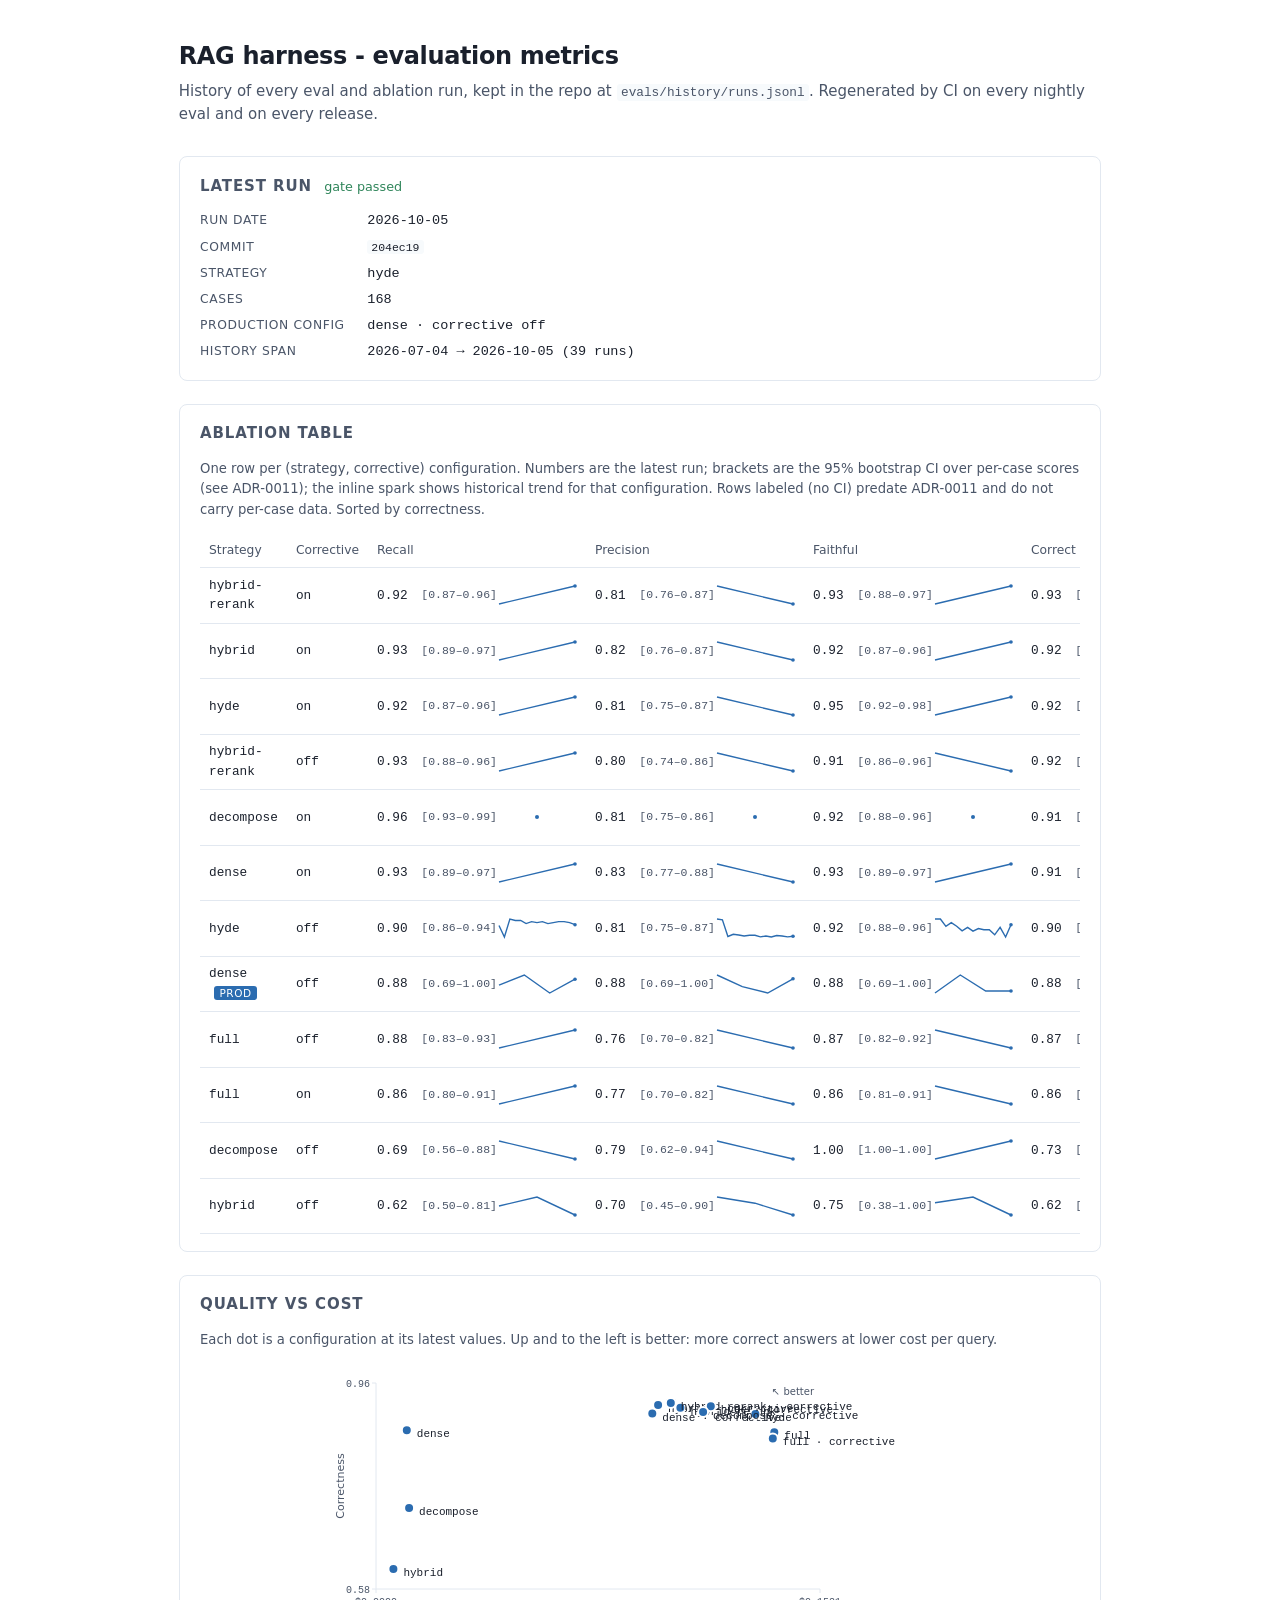
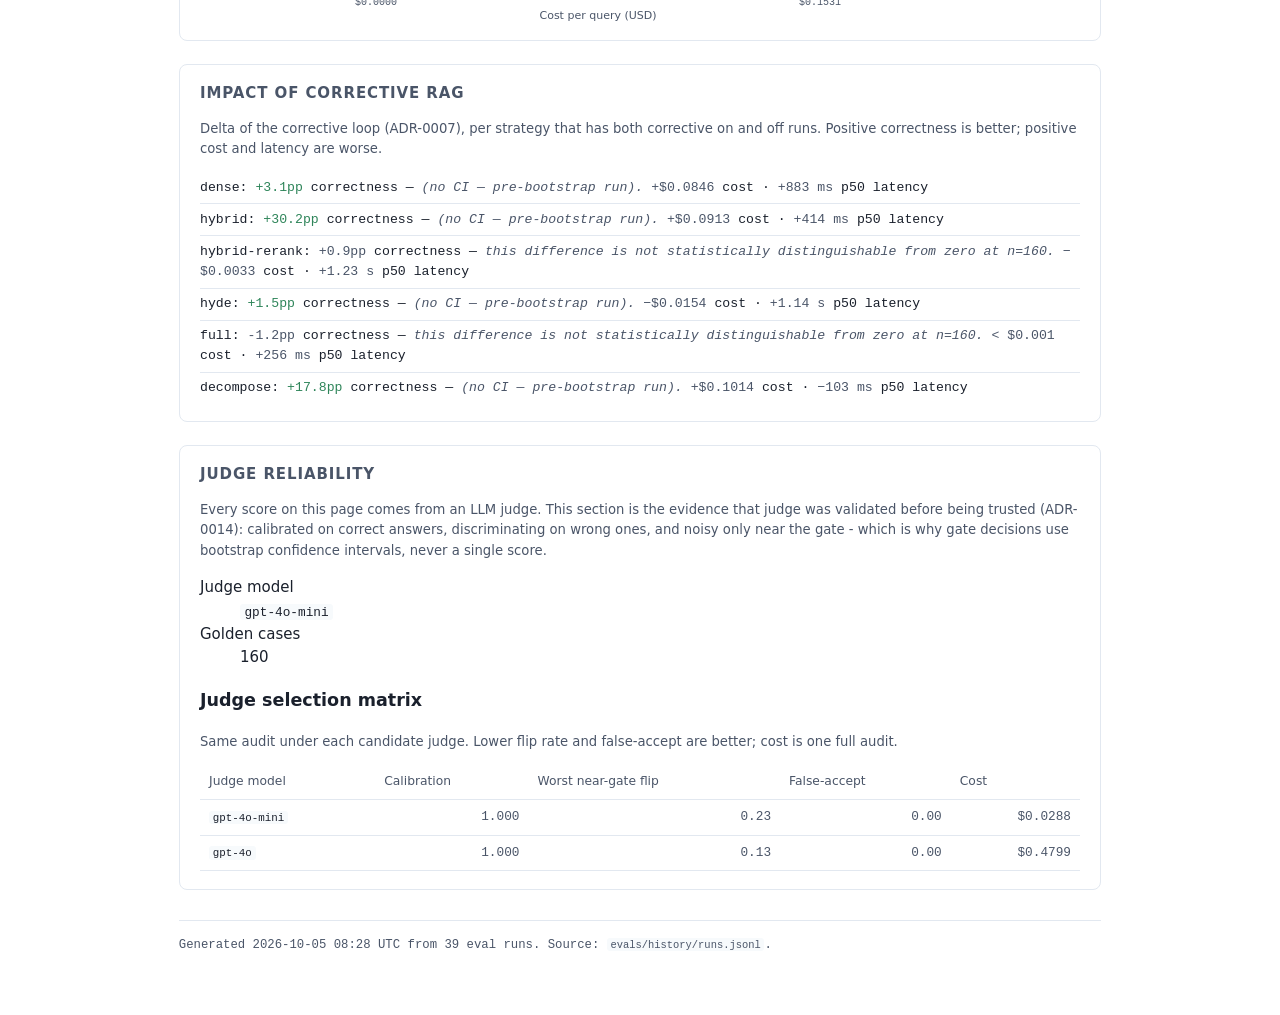
==== docs/metrics/index.html @ cc423fa1 "chore(metrics): regenerate metrics page [skip ci]" ====
<!doctype html>
<html lang="en">
<head>
<meta charset="utf-8">
<meta name="viewport" content="width=device-width, initial-scale=1">
<title>RAG harness - evaluation metrics</title>
<meta name="description" content="Eval history and ablation results for the RAG harness (reliability-first RAG over pinned Kubernetes docs).">
<meta name="robots" content="noindex,nofollow">
<style>
:root {
  --font-sans: ui-sans-serif, system-ui, -apple-system, "Segoe UI", Roboto, "Helvetica Neue", Arial, sans-serif;
  --font-mono: ui-monospace, SFMono-Regular, "SF Mono", Menlo, Consolas, monospace;
  --bg: #ffffff;
  --bg-muted: #f7fafc;
  --border: #e2e8f0;
  --text: #1a202c;
  --text-muted: #4a5568;
  --accent: #2b6cb0;
  --pass: #2f855a;
  --fail: #c53030;
}
@media (prefers-color-scheme: dark) {
  :root {
    --bg: #1a202c;
    --bg-muted: #2d3748;
    --border: #2d3748;
    --text: #f7fafc;
    --text-muted: #a0aec0;
    --accent: #63b3ed;
    --pass: #68d391;
    --fail: #fc8181;
  }
}
* { box-sizing: border-box; }
html, body { margin: 0; padding: 0; background: var(--bg); color: var(--text); font-family: var(--font-sans); font-size: 15px; line-height: 1.55; -webkit-font-smoothing: antialiased; }
.page { max-width: 960px; margin: 0 auto; padding: 2.5rem 1.25rem 4rem; }
h1 { font-size: 1.6rem; font-weight: 600; letter-spacing: -0.015em; margin: 0 0 0.35rem; }
h2 { font-size: 1rem; font-weight: 600; text-transform: uppercase; letter-spacing: 0.06em; color: var(--text-muted); margin: 0 0 0.9rem; }
.tagline { color: var(--text-muted); margin: 0 0 2rem; }
.card { padding: 1.15rem 1.35rem; border: 1px solid var(--border); border-radius: 8px; background: var(--bg); margin-bottom: 1.5rem; }
.headline .grid { display: grid; grid-template-columns: max-content 1fr; gap: 0.35rem 1.5rem; margin: 0; }
.headline dt { font-size: 0.82rem; color: var(--text-muted); text-transform: uppercase; letter-spacing: 0.05em; }
.headline dd { margin: 0; font-family: var(--font-mono); font-size: 0.9rem; }
.gate-pass { color: var(--pass); font-size: 0.85rem; font-weight: 500; margin-left: 0.4rem; text-transform: none; letter-spacing: 0; }
.gate-fail { color: var(--fail); font-size: 0.85rem; font-weight: 500; margin-left: 0.4rem; text-transform: none; letter-spacing: 0; }
.muted { color: var(--text-muted); font-size: 0.88rem; margin: 0 0 0.85rem; }
.table-wrap { overflow-x: auto; }
table.ablation { border-collapse: collapse; width: 100%; font-size: 0.85rem; font-family: var(--font-mono); }
table.ablation th, table.ablation td { padding: 0.5rem 0.6rem; border-bottom: 1px solid var(--border); text-align: left; }
table.ablation th { font-family: var(--font-sans); font-weight: 500; color: var(--text-muted); text-transform: none; letter-spacing: 0; font-size: 0.82rem; }
table.ablation td.num { text-align: right; color: var(--text-muted); }
table.ablation td.num-cell { text-align: right; white-space: nowrap; }
table.ablation td.num-cell .num { margin-right: 0.4rem; }
table.ablation svg.spark { color: var(--accent); vertical-align: middle; }
.prod-badge { background: var(--accent); color: white; font-size: 0.7rem; padding: 0.05rem 0.35rem; border-radius: 3px; margin-left: 0.35rem; font-family: var(--font-sans); text-transform: uppercase; letter-spacing: 0.05em; }
svg.scatter { display: block; margin: 0 auto; color: var(--accent); }
svg.scatter .axis { stroke: var(--border); stroke-width: 1; }
svg.scatter .tick-label { fill: var(--text-muted); font-size: 10px; font-family: var(--font-mono); }
svg.scatter .tick-x { text-anchor: middle; }
svg.scatter .tick-y { text-anchor: end; }
svg.scatter .axis-label { fill: var(--text-muted); font-size: 11px; font-family: var(--font-sans); text-anchor: middle; }
svg.scatter .guide-label { fill: var(--text-muted); font-size: 10px; font-family: var(--font-sans); text-anchor: end; }
svg.scatter .dot circle { fill: var(--accent); stroke: var(--bg); stroke-width: 2; }
svg.scatter .dot-label { fill: var(--text); font-size: 11px; font-family: var(--font-mono); dominant-baseline: middle; }
ul.corrective-list { list-style: none; padding: 0; margin: 0; font-family: var(--font-mono); font-size: 0.88rem; }
ul.corrective-list li { padding: 0.35rem 0; border-bottom: 1px solid var(--border); }
ul.corrective-list li:last-child { border-bottom: none; }
.strategy-name { color: var(--text); }
.delta { color: var(--text-muted); }
.correct-delta { color: var(--pass); }
.regress-delta { color: var(--fail); }
.indeterminate-delta { color: var(--text-muted); font-weight: 500; }
.ci { color: var(--text-muted); font-size: 0.9em; }
.no-ci { color: var(--text-muted); font-size: 0.85em; font-style: italic; }
.ci-note { color: var(--text-muted); font-style: italic; }
footer.site-footer { color: var(--text-muted); font-size: 0.82rem; margin-top: 2rem; padding-top: 1rem; border-top: 1px solid var(--border); font-family: var(--font-mono); }
code { font-family: var(--font-mono); font-size: 0.85em; background: var(--bg-muted); padding: 0.05em 0.35em; border-radius: 3px; }
</style>
</head>
<body>
<main class="page">
<header>
<h1>RAG harness - evaluation metrics</h1>
<p class="tagline">History of every eval and ablation run, kept in the repo at <code>evals/history/runs.jsonl</code>. Regenerated by CI on every nightly eval and on every release.</p>
</header>
<section class="card headline"><h2>Latest run <span class="gate-pass">gate passed</span></h2><dl class="grid"><dt>Run date</dt><dd>2026-10-05</dd><dt>Commit</dt><dd><code>204ec19</code></dd><dt>Strategy</dt><dd>hyde</dd><dt>Cases</dt><dd>168</dd><dt>Production config</dt><dd>dense · corrective off</dd><dt>History span</dt><dd>2026-07-04 → 2026-10-05 (39 runs)</dd></dl></section><section class="card"><h2>Ablation table</h2><p class="muted">One row per (strategy, corrective) configuration. Numbers are the latest run; brackets are the 95% bootstrap CI over per-case scores (see ADR-0011); the inline spark shows historical trend for that configuration. Rows labeled (no CI) predate ADR-0011 and do not carry per-case data. Sorted by correctness.</p><div class="table-wrap"><table class="ablation"><thead><tr><th>Strategy</th><th>Corrective</th><th>Recall</th><th>Precision</th><th>Faithful</th><th>Correct</th><th>Relevancy</th><th>p50</th><th>p95</th><th>Cost</th><th>Runs</th></tr></thead><tbody><tr><td>hybrid-rerank</td><td>on</td><td class="num-cell"><span class="num">0.92</span> <span class="ci">[0.87–0.96]</span><svg class="spark" width="80" height="22" viewBox="0 0 80 22"><polyline fill="none" stroke="currentColor" stroke-width="1.4" points="2.0,20.0 78.0,2.0"/><circle cx="78.0" cy="2.0" r="1.8" fill="currentColor"/></svg></td><td class="num-cell"><span class="num">0.81</span> <span class="ci">[0.76–0.87]</span><svg class="spark" width="80" height="22" viewBox="0 0 80 22"><polyline fill="none" stroke="currentColor" stroke-width="1.4" points="2.0,2.0 78.0,20.0"/><circle cx="78.0" cy="20.0" r="1.8" fill="currentColor"/></svg></td><td class="num-cell"><span class="num">0.93</span> <span class="ci">[0.88–0.97]</span><svg class="spark" width="80" height="22" viewBox="0 0 80 22"><polyline fill="none" stroke="currentColor" stroke-width="1.4" points="2.0,20.0 78.0,2.0"/><circle cx="78.0" cy="2.0" r="1.8" fill="currentColor"/></svg></td><td class="num-cell"><span class="num">0.93</span> <span class="ci">[0.89–0.96]</span><svg class="spark" width="80" height="22" viewBox="0 0 80 22"><polyline fill="none" stroke="currentColor" stroke-width="1.4" points="2.0,20.0 78.0,2.0"/><circle cx="78.0" cy="2.0" r="1.8" fill="currentColor"/></svg></td><td class="num-cell"><span class="num">0.82</span> <span class="ci">[0.76–0.88]</span><svg class="spark" width="80" height="22" viewBox="0 0 80 22"><polyline fill="none" stroke="currentColor" stroke-width="1.4" points="2.0,2.0 78.0,20.0"/><circle cx="78.0" cy="20.0" r="1.8" fill="currentColor"/></svg></td><td class="num">5.84 s</td><td class="num">10.98 s</td><td class="num">$0.1016</td><td class="num">2</td></tr><tr><td>hybrid</td><td>on</td><td class="num-cell"><span class="num">0.93</span> <span class="ci">[0.89–0.97]</span><svg class="spark" width="80" height="22" viewBox="0 0 80 22"><polyline fill="none" stroke="currentColor" stroke-width="1.4" points="2.0,20.0 78.0,2.0"/><circle cx="78.0" cy="2.0" r="1.8" fill="currentColor"/></svg></td><td class="num-cell"><span class="num">0.82</span> <span class="ci">[0.76–0.87]</span><svg class="spark" width="80" height="22" viewBox="0 0 80 22"><polyline fill="none" stroke="currentColor" stroke-width="1.4" points="2.0,2.0 78.0,20.0"/><circle cx="78.0" cy="20.0" r="1.8" fill="currentColor"/></svg></td><td class="num-cell"><span class="num">0.92</span> <span class="ci">[0.87–0.96]</span><svg class="spark" width="80" height="22" viewBox="0 0 80 22"><polyline fill="none" stroke="currentColor" stroke-width="1.4" points="2.0,20.0 78.0,2.0"/><circle cx="78.0" cy="2.0" r="1.8" fill="currentColor"/></svg></td><td class="num-cell"><span class="num">0.92</span> <span class="ci">[0.89–0.95]</span><svg class="spark" width="80" height="22" viewBox="0 0 80 22"><polyline fill="none" stroke="currentColor" stroke-width="1.4" points="2.0,20.0 78.0,2.0"/><circle cx="78.0" cy="2.0" r="1.8" fill="currentColor"/></svg></td><td class="num-cell"><span class="num">0.82</span> <span class="ci">[0.76–0.88]</span><svg class="spark" width="80" height="22" viewBox="0 0 80 22"><polyline fill="none" stroke="currentColor" stroke-width="1.4" points="2.0,2.0 78.0,20.0"/><circle cx="78.0" cy="20.0" r="1.8" fill="currentColor"/></svg></td><td class="num">4.36 s</td><td class="num">7.77 s</td><td class="num">$0.0973</td><td class="num">2</td></tr><tr><td>hyde</td><td>on</td><td class="num-cell"><span class="num">0.92</span> <span class="ci">[0.87–0.96]</span><svg class="spark" width="80" height="22" viewBox="0 0 80 22"><polyline fill="none" stroke="currentColor" stroke-width="1.4" points="2.0,20.0 78.0,2.0"/><circle cx="78.0" cy="2.0" r="1.8" fill="currentColor"/></svg></td><td class="num-cell"><span class="num">0.81</span> <span class="ci">[0.75–0.87]</span><svg class="spark" width="80" height="22" viewBox="0 0 80 22"><polyline fill="none" stroke="currentColor" stroke-width="1.4" points="2.0,2.0 78.0,20.0"/><circle cx="78.0" cy="20.0" r="1.8" fill="currentColor"/></svg></td><td class="num-cell"><span class="num">0.95</span> <span class="ci">[0.92–0.98]</span><svg class="spark" width="80" height="22" viewBox="0 0 80 22"><polyline fill="none" stroke="currentColor" stroke-width="1.4" points="2.0,20.0 78.0,2.0"/><circle cx="78.0" cy="2.0" r="1.8" fill="currentColor"/></svg></td><td class="num-cell"><span class="num">0.92</span> <span class="ci">[0.88–0.95]</span><svg class="spark" width="80" height="22" viewBox="0 0 80 22"><polyline fill="none" stroke="currentColor" stroke-width="1.4" points="2.0,20.0 78.0,2.0"/><circle cx="78.0" cy="2.0" r="1.8" fill="currentColor"/></svg></td><td class="num-cell"><span class="num">0.81</span> <span class="ci">[0.75–0.87]</span><svg class="spark" width="80" height="22" viewBox="0 0 80 22"><polyline fill="none" stroke="currentColor" stroke-width="1.4" points="2.0,2.0 78.0,20.0"/><circle cx="78.0" cy="20.0" r="1.8" fill="currentColor"/></svg></td><td class="num">6.00 s</td><td class="num">10.53 s</td><td class="num">$0.1154</td><td class="num">2</td></tr><tr><td>hybrid-rerank</td><td>off</td><td class="num-cell"><span class="num">0.93</span> <span class="ci">[0.88–0.96]</span><svg class="spark" width="80" height="22" viewBox="0 0 80 22"><polyline fill="none" stroke="currentColor" stroke-width="1.4" points="2.0,20.0 78.0,2.0"/><circle cx="78.0" cy="2.0" r="1.8" fill="currentColor"/></svg></td><td class="num-cell"><span class="num">0.80</span> <span class="ci">[0.74–0.86]</span><svg class="spark" width="80" height="22" viewBox="0 0 80 22"><polyline fill="none" stroke="currentColor" stroke-width="1.4" points="2.0,2.0 78.0,20.0"/><circle cx="78.0" cy="20.0" r="1.8" fill="currentColor"/></svg></td><td class="num-cell"><span class="num">0.91</span> <span class="ci">[0.86–0.96]</span><svg class="spark" width="80" height="22" viewBox="0 0 80 22"><polyline fill="none" stroke="currentColor" stroke-width="1.4" points="2.0,2.0 78.0,20.0"/><circle cx="78.0" cy="20.0" r="1.8" fill="currentColor"/></svg></td><td class="num-cell"><span class="num">0.92</span> <span class="ci">[0.88–0.95]</span><svg class="spark" width="80" height="22" viewBox="0 0 80 22"><polyline fill="none" stroke="currentColor" stroke-width="1.4" points="2.0,20.0 78.0,2.0"/><circle cx="78.0" cy="2.0" r="1.8" fill="currentColor"/></svg></td><td class="num-cell"><span class="num">0.82</span> <span class="ci">[0.76–0.88]</span><svg class="spark" width="80" height="22" viewBox="0 0 80 22"><polyline fill="none" stroke="currentColor" stroke-width="1.4" points="2.0,2.0 78.0,20.0"/><circle cx="78.0" cy="20.0" r="1.8" fill="currentColor"/></svg></td><td class="num">4.61 s</td><td class="num">8.70 s</td><td class="num">$0.1049</td><td class="num">2</td></tr><tr><td>decompose</td><td>on</td><td class="num-cell"><span class="num">0.96</span> <span class="ci">[0.93–0.99]</span><svg class="spark" width="80" height="22" viewBox="0 0 80 22"><circle cx="40.0" cy="11.0" r="2" fill="currentColor"/></svg></td><td class="num-cell"><span class="num">0.81</span> <span class="ci">[0.75–0.86]</span><svg class="spark" width="80" height="22" viewBox="0 0 80 22"><circle cx="40.0" cy="11.0" r="2" fill="currentColor"/></svg></td><td class="num-cell"><span class="num">0.92</span> <span class="ci">[0.88–0.96]</span><svg class="spark" width="80" height="22" viewBox="0 0 80 22"><circle cx="40.0" cy="11.0" r="2" fill="currentColor"/></svg></td><td class="num-cell"><span class="num">0.91</span> <span class="ci">[0.87–0.94]</span><svg class="spark" width="80" height="22" viewBox="0 0 80 22"><circle cx="40.0" cy="11.0" r="2" fill="currentColor"/></svg></td><td class="num-cell"><span class="num">0.82</span> <span class="ci">[0.76–0.88]</span><svg class="spark" width="80" height="22" viewBox="0 0 80 22"><circle cx="40.0" cy="11.0" r="2" fill="currentColor"/></svg></td><td class="num">5.12 s</td><td class="num">9.63 s</td><td class="num">$0.1128</td><td class="num">1</td></tr><tr><td>dense</td><td>on</td><td class="num-cell"><span class="num">0.93</span> <span class="ci">[0.89–0.97]</span><svg class="spark" width="80" height="22" viewBox="0 0 80 22"><polyline fill="none" stroke="currentColor" stroke-width="1.4" points="2.0,20.0 78.0,2.0"/><circle cx="78.0" cy="2.0" r="1.8" fill="currentColor"/></svg></td><td class="num-cell"><span class="num">0.83</span> <span class="ci">[0.77–0.88]</span><svg class="spark" width="80" height="22" viewBox="0 0 80 22"><polyline fill="none" stroke="currentColor" stroke-width="1.4" points="2.0,2.0 78.0,20.0"/><circle cx="78.0" cy="20.0" r="1.8" fill="currentColor"/></svg></td><td class="num-cell"><span class="num">0.93</span> <span class="ci">[0.89–0.97]</span><svg class="spark" width="80" height="22" viewBox="0 0 80 22"><polyline fill="none" stroke="currentColor" stroke-width="1.4" points="2.0,20.0 78.0,2.0"/><circle cx="78.0" cy="2.0" r="1.8" fill="currentColor"/></svg></td><td class="num-cell"><span class="num">0.91</span> <span class="ci">[0.87–0.94]</span><svg class="spark" width="80" height="22" viewBox="0 0 80 22"><polyline fill="none" stroke="currentColor" stroke-width="1.4" points="2.0,20.0 78.0,2.0"/><circle cx="78.0" cy="2.0" r="1.8" fill="currentColor"/></svg></td><td class="num-cell"><span class="num">0.80</span> <span class="ci">[0.74–0.86]</span><svg class="spark" width="80" height="22" viewBox="0 0 80 22"><polyline fill="none" stroke="currentColor" stroke-width="1.4" points="2.0,2.0 78.0,20.0"/><circle cx="78.0" cy="20.0" r="1.8" fill="currentColor"/></svg></td><td class="num">4.70 s</td><td class="num">8.28 s</td><td class="num">$0.0953</td><td class="num">2</td></tr><tr><td>hyde</td><td>off</td><td class="num-cell"><span class="num">0.90</span> <span class="ci">[0.86–0.94]</span><svg class="spark" width="80" height="22" viewBox="0 0 80 22"><polyline fill="none" stroke="currentColor" stroke-width="1.4" points="2.0,8.5 7.4,20.0 12.9,2.0 18.3,3.5 23.7,3.5 29.1,6.6 34.6,4.6 40.0,5.6 45.4,4.6 50.9,6.6 56.3,5.6 61.7,4.6 67.1,4.6 72.6,5.6 78.0,7.7"/><circle cx="78.0" cy="7.7" r="1.8" fill="currentColor"/></svg></td><td class="num-cell"><span class="num">0.81</span> <span class="ci">[0.75–0.87]</span><svg class="spark" width="80" height="22" viewBox="0 0 80 22"><polyline fill="none" stroke="currentColor" stroke-width="1.4" points="2.0,2.0 7.4,2.8 12.9,19.5 18.3,17.3 23.7,18.0 29.1,19.0 34.6,18.3 40.0,18.3 45.4,19.9 50.9,19.0 56.3,20.0 61.7,18.5 67.1,19.0 72.6,19.9 78.0,19.3"/><circle cx="78.0" cy="19.3" r="1.8" fill="currentColor"/></svg></td><td class="num-cell"><span class="num">0.92</span> <span class="ci">[0.88–0.96]</span><svg class="spark" width="80" height="22" viewBox="0 0 80 22"><polyline fill="none" stroke="currentColor" stroke-width="1.4" points="2.0,2.0 7.4,2.0 12.9,9.3 18.3,5.7 23.7,9.2 29.1,13.8 34.6,10.4 40.0,14.1 45.4,11.6 50.9,12.8 56.3,12.8 61.7,17.8 67.1,10.4 72.6,20.0 78.0,7.7"/><circle cx="78.0" cy="7.7" r="1.8" fill="currentColor"/></svg></td><td class="num-cell"><span class="num">0.90</span> <span class="ci">[0.87–0.94]</span><svg class="spark" width="80" height="22" viewBox="0 0 80 22"><polyline fill="none" stroke="currentColor" stroke-width="1.4" points="2.0,16.9 7.4,20.0 12.9,4.0 18.3,2.0 23.7,3.6 29.1,7.4 34.6,6.1 40.0,10.1 45.4,7.6 50.9,6.1 56.3,8.8 61.7,8.0 67.1,7.9 72.6,8.8 78.0,7.3"/><circle cx="78.0" cy="7.3" r="1.8" fill="currentColor"/></svg></td><td class="num-cell"><span class="num">0.81</span> <span class="ci">[0.75–0.87]</span><svg class="spark" width="80" height="22" viewBox="0 0 80 22"><polyline fill="none" stroke="currentColor" stroke-width="1.4" points="2.0,2.0 7.4,2.0 12.9,18.8 18.3,16.8 23.7,17.6 29.1,19.6 34.6,18.4 40.0,18.8 45.4,18.0 50.9,19.2 56.3,20.0 61.7,20.0 67.1,18.4 72.6,20.0 78.0,18.4"/><circle cx="78.0" cy="18.4" r="1.8" fill="currentColor"/></svg></td><td class="num">4.87 s</td><td class="num">7.26 s</td><td class="num">$0.1308</td><td class="num">15</td></tr><tr><td>dense <span class="prod-badge" title="Current production config">prod</span></td><td>off</td><td class="num-cell"><span class="num">0.88</span> <span class="ci">[0.69–1.00]</span><svg class="spark" width="80" height="22" viewBox="0 0 80 22"><polyline fill="none" stroke="currentColor" stroke-width="1.4" points="2.0,12.2 27.3,2.0 52.7,20.0 78.0,6.2"/><circle cx="78.0" cy="6.2" r="1.8" fill="currentColor"/></svg></td><td class="num-cell"><span class="num">0.88</span> <span class="ci">[0.69–1.00]</span><svg class="spark" width="80" height="22" viewBox="0 0 80 22"><polyline fill="none" stroke="currentColor" stroke-width="1.4" points="2.0,2.0 27.3,13.6 52.7,20.0 78.0,5.8"/><circle cx="78.0" cy="5.8" r="1.8" fill="currentColor"/></svg></td><td class="num-cell"><span class="num">0.88</span> <span class="ci">[0.69–1.00]</span><svg class="spark" width="80" height="22" viewBox="0 0 80 22"><polyline fill="none" stroke="currentColor" stroke-width="1.4" points="2.0,20.0 27.3,2.0 52.7,18.0 78.0,18.0"/><circle cx="78.0" cy="18.0" r="1.8" fill="currentColor"/></svg></td><td class="num-cell"><span class="num">0.88</span> <span class="ci">[0.74–0.97]</span><svg class="spark" width="80" height="22" viewBox="0 0 80 22"><polyline fill="none" stroke="currentColor" stroke-width="1.4" points="2.0,11.9 27.3,2.0 52.7,20.0 78.0,4.3"/><circle cx="78.0" cy="4.3" r="1.8" fill="currentColor"/></svg></td><td class="num-cell"><span class="num">0.81</span> <span class="ci">[0.62–1.00]</span><svg class="spark" width="80" height="22" viewBox="0 0 80 22"><polyline fill="none" stroke="currentColor" stroke-width="1.4" points="2.0,5.6 27.3,3.8 52.7,20.0 78.0,2.0"/><circle cx="78.0" cy="2.0" r="1.8" fill="currentColor"/></svg></td><td class="num">3.82 s</td><td class="num">5.86 s</td><td class="num">$0.0106</td><td class="num">4</td></tr><tr><td>full</td><td>off</td><td class="num-cell"><span class="num">0.88</span> <span class="ci">[0.83–0.93]</span><svg class="spark" width="80" height="22" viewBox="0 0 80 22"><polyline fill="none" stroke="currentColor" stroke-width="1.4" points="2.0,20.0 78.0,2.0"/><circle cx="78.0" cy="2.0" r="1.8" fill="currentColor"/></svg></td><td class="num-cell"><span class="num">0.76</span> <span class="ci">[0.70–0.82]</span><svg class="spark" width="80" height="22" viewBox="0 0 80 22"><polyline fill="none" stroke="currentColor" stroke-width="1.4" points="2.0,2.0 78.0,20.0"/><circle cx="78.0" cy="20.0" r="1.8" fill="currentColor"/></svg></td><td class="num-cell"><span class="num">0.87</span> <span class="ci">[0.82–0.92]</span><svg class="spark" width="80" height="22" viewBox="0 0 80 22"><polyline fill="none" stroke="currentColor" stroke-width="1.4" points="2.0,2.0 78.0,20.0"/><circle cx="78.0" cy="20.0" r="1.8" fill="currentColor"/></svg></td><td class="num-cell"><span class="num">0.87</span> <span class="ci">[0.83–0.91]</span><svg class="spark" width="80" height="22" viewBox="0 0 80 22"><polyline fill="none" stroke="currentColor" stroke-width="1.4" points="2.0,2.0 78.0,20.0"/><circle cx="78.0" cy="20.0" r="1.8" fill="currentColor"/></svg></td><td class="num-cell"><span class="num">0.78</span> <span class="ci">[0.71–0.84]</span><svg class="spark" width="80" height="22" viewBox="0 0 80 22"><polyline fill="none" stroke="currentColor" stroke-width="1.4" points="2.0,2.0 78.0,20.0"/><circle cx="78.0" cy="20.0" r="1.8" fill="currentColor"/></svg></td><td class="num">8.24 s</td><td class="num">11.52 s</td><td class="num">$0.1373</td><td class="num">2</td></tr><tr><td>full</td><td>on</td><td class="num-cell"><span class="num">0.86</span> <span class="ci">[0.80–0.91]</span><svg class="spark" width="80" height="22" viewBox="0 0 80 22"><polyline fill="none" stroke="currentColor" stroke-width="1.4" points="2.0,20.0 78.0,2.0"/><circle cx="78.0" cy="2.0" r="1.8" fill="currentColor"/></svg></td><td class="num-cell"><span class="num">0.77</span> <span class="ci">[0.70–0.82]</span><svg class="spark" width="80" height="22" viewBox="0 0 80 22"><polyline fill="none" stroke="currentColor" stroke-width="1.4" points="2.0,2.0 78.0,20.0"/><circle cx="78.0" cy="20.0" r="1.8" fill="currentColor"/></svg></td><td class="num-cell"><span class="num">0.86</span> <span class="ci">[0.81–0.91]</span><svg class="spark" width="80" height="22" viewBox="0 0 80 22"><polyline fill="none" stroke="currentColor" stroke-width="1.4" points="2.0,2.0 78.0,20.0"/><circle cx="78.0" cy="20.0" r="1.8" fill="currentColor"/></svg></td><td class="num-cell"><span class="num">0.86</span> <span class="ci">[0.81–0.91]</span><svg class="spark" width="80" height="22" viewBox="0 0 80 22"><polyline fill="none" stroke="currentColor" stroke-width="1.4" points="2.0,20.0 78.0,2.0"/><circle cx="78.0" cy="2.0" r="1.8" fill="currentColor"/></svg></td><td class="num-cell"><span class="num">0.77</span> <span class="ci">[0.70–0.83]</span><svg class="spark" width="80" height="22" viewBox="0 0 80 22"><polyline fill="none" stroke="currentColor" stroke-width="1.4" points="2.0,2.0 78.0,20.0"/><circle cx="78.0" cy="20.0" r="1.8" fill="currentColor"/></svg></td><td class="num">8.50 s</td><td class="num">12.29 s</td><td class="num">$0.1368</td><td class="num">2</td></tr><tr><td>decompose</td><td>off</td><td class="num-cell"><span class="num">0.69</span> <span class="ci">[0.56–0.88]</span><svg class="spark" width="80" height="22" viewBox="0 0 80 22"><polyline fill="none" stroke="currentColor" stroke-width="1.4" points="2.0,2.0 78.0,20.0"/><circle cx="78.0" cy="20.0" r="1.8" fill="currentColor"/></svg></td><td class="num-cell"><span class="num">0.79</span> <span class="ci">[0.62–0.94]</span><svg class="spark" width="80" height="22" viewBox="0 0 80 22"><polyline fill="none" stroke="currentColor" stroke-width="1.4" points="2.0,2.0 78.0,20.0"/><circle cx="78.0" cy="20.0" r="1.8" fill="currentColor"/></svg></td><td class="num-cell"><span class="num">1.00</span> <span class="ci">[1.00–1.00]</span><svg class="spark" width="80" height="22" viewBox="0 0 80 22"><polyline fill="none" stroke="currentColor" stroke-width="1.4" points="2.0,20.0 78.0,2.0"/><circle cx="78.0" cy="2.0" r="1.8" fill="currentColor"/></svg></td><td class="num-cell"><span class="num">0.73</span> <span class="ci">[0.51–0.88]</span><svg class="spark" width="80" height="22" viewBox="0 0 80 22"><polyline fill="none" stroke="currentColor" stroke-width="1.4" points="2.0,2.0 78.0,20.0"/><circle cx="78.0" cy="20.0" r="1.8" fill="currentColor"/></svg></td><td class="num-cell"><span class="num">0.88</span> <span class="ci">[0.62–1.00]</span><svg class="spark" width="80" height="22" viewBox="0 0 80 22"><polyline fill="none" stroke="currentColor" stroke-width="1.4" points="2.0,20.0 78.0,2.0"/><circle cx="78.0" cy="2.0" r="1.8" fill="currentColor"/></svg></td><td class="num">5.22 s</td><td class="num">5.90 s</td><td class="num">$0.0114</td><td class="num">2</td></tr><tr><td>hybrid</td><td>off</td><td class="num-cell"><span class="num">0.62</span> <span class="ci">[0.50–0.81]</span><svg class="spark" width="80" height="22" viewBox="0 0 80 22"><polyline fill="none" stroke="currentColor" stroke-width="1.4" points="2.0,11.0 40.0,2.0 78.0,20.0"/><circle cx="78.0" cy="20.0" r="1.8" fill="currentColor"/></svg></td><td class="num-cell"><span class="num">0.70</span> <span class="ci">[0.45–0.90]</span><svg class="spark" width="80" height="22" viewBox="0 0 80 22"><polyline fill="none" stroke="currentColor" stroke-width="1.4" points="2.0,2.0 40.0,8.2 78.0,20.0"/><circle cx="78.0" cy="20.0" r="1.8" fill="currentColor"/></svg></td><td class="num-cell"><span class="num">0.75</span> <span class="ci">[0.38–1.00]</span><svg class="spark" width="80" height="22" viewBox="0 0 80 22"><polyline fill="none" stroke="currentColor" stroke-width="1.4" points="2.0,7.7 40.0,2.0 78.0,20.0"/><circle cx="78.0" cy="20.0" r="1.8" fill="currentColor"/></svg></td><td class="num-cell"><span class="num">0.62</span> <span class="ci">[0.35–0.85]</span><svg class="spark" width="80" height="22" viewBox="0 0 80 22"><polyline fill="none" stroke="currentColor" stroke-width="1.4" points="2.0,11.8 40.0,2.0 78.0,20.0"/><circle cx="78.0" cy="20.0" r="1.8" fill="currentColor"/></svg></td><td class="num-cell"><span class="num">0.75</span> <span class="ci">[0.38–1.00]</span><svg class="spark" width="80" height="22" viewBox="0 0 80 22"><polyline fill="none" stroke="currentColor" stroke-width="1.4" points="2.0,2.0 40.0,8.4 78.0,20.0"/><circle cx="78.0" cy="20.0" r="1.8" fill="currentColor"/></svg></td><td class="num">3.95 s</td><td class="num">6.30 s</td><td class="num">$0.0060</td><td class="num">3</td></tr></tbody></table></div></section><section class="card"><h2>Quality vs cost</h2><p class="muted">Each dot is a configuration at its latest values. Up and to the left is better: more correct answers at lower cost per query.</p><svg class="scatter" width="620" height="260" viewBox="0 0 620 260" role="img" aria-label="Quality (correctness) vs cost per query, per configuration"><line x1="46" y1="226" x2="490" y2="226" class="axis"/><line x1="46" y1="20" x2="46" y2="226" class="axis"/><line x1="46.0" y1="226" x2="46.0" y2="230" class="axis"/><text x="46.0" y="242" class="tick-label tick-x">$0.0000</text><line x1="490.0" y1="226" x2="490.0" y2="230" class="axis"/><text x="490.0" y="242" class="tick-label tick-x">$0.1531</text><line x1="42" y1="226.0" x2="46" y2="226.0" class="axis"/><text x="40" y="230.0" class="tick-label tick-y">0.58</text><line x1="42" y1="20.0" x2="46" y2="20.0" class="axis"/><text x="40" y="24.0" class="tick-label tick-y">0.96</text><text x="268" y="256" class="axis-label">Cost per query (USD)</text><text x="14" y="123" class="axis-label" transform="rotate(-90 14 123)">Correctness</text><text x="484" y="32" class="guide-label">↖ better</text><g class="dot"><circle cx="76.8" cy="67.2" r="5" /><text x="86.8" y="71.2" class="dot-label">dense</text></g><g class="dot"><circle cx="322.3" cy="50.6" r="5" /><text x="332.3" y="54.6" class="dot-label">dense · corrective</text></g><g class="dot"><circle cx="63.4" cy="206.1" r="5" /><text x="73.4" y="210.1" class="dot-label">hybrid</text></g><g class="dot"><circle cx="328.1" cy="42.1" r="5" /><text x="338.1" y="46.1" class="dot-label">hybrid · corrective</text></g><g class="dot"><circle cx="350.4" cy="44.7" r="5" /><text x="360.4" y="48.7" class="dot-label">hybrid-rerank</text></g><g class="dot"><circle cx="340.8" cy="39.9" r="5" /><text x="350.8" y="43.9" class="dot-label">hybrid-rerank · corrective</text></g><g class="dot"><circle cx="425.4" cy="51.1" r="5" /><text x="435.4" y="55.1" class="dot-label">hyde</text></g><g class="dot"><circle cx="380.8" cy="43.2" r="5" /><text x="390.8" y="47.2" class="dot-label">hyde · corrective</text></g><g class="dot"><circle cx="444.3" cy="69.2" r="5" /><text x="454.3" y="73.2" class="dot-label">full</text></g><g class="dot"><circle cx="442.8" cy="75.5" r="5" /><text x="452.8" y="79.5" class="dot-label">full · corrective</text></g><g class="dot"><circle cx="79.1" cy="145.1" r="5" /><text x="89.1" y="149.1" class="dot-label">decompose</text></g><g class="dot"><circle cx="373.1" cy="48.9" r="5" /><text x="383.1" y="52.9" class="dot-label">decompose · corrective</text></g></svg></section><section class="card"><h2>Impact of corrective RAG</h2><p class="muted">Delta of the corrective loop (ADR-0007), per strategy that has both corrective on and off runs. Positive correctness is better; positive cost and latency are worse.</p><ul class="corrective-list"><li><span class="strategy-name">dense</span>: <span class="delta correct-delta">+3.1pp</span> correctness &mdash; <em class="ci-note">(no CI &mdash; pre-bootstrap run).</em> <span class="delta">+$0.0846</span> cost &middot; <span class="delta">+883 ms</span> p50 latency</li><li><span class="strategy-name">hybrid</span>: <span class="delta correct-delta">+30.2pp</span> correctness &mdash; <em class="ci-note">(no CI &mdash; pre-bootstrap run).</em> <span class="delta">+$0.0913</span> cost &middot; <span class="delta">+414 ms</span> p50 latency</li><li><span class="strategy-name">hybrid-rerank</span>: <span class="delta indeterminate-delta">+0.9pp</span> correctness &mdash; <em class="ci-note">this difference is not statistically distinguishable from zero at n=160.</em> <span class="delta">−$0.0033</span> cost &middot; <span class="delta">+1.23 s</span> p50 latency</li><li><span class="strategy-name">hyde</span>: <span class="delta correct-delta">+1.5pp</span> correctness &mdash; <em class="ci-note">(no CI &mdash; pre-bootstrap run).</em> <span class="delta">−$0.0154</span> cost &middot; <span class="delta">+1.14 s</span> p50 latency</li><li><span class="strategy-name">full</span>: <span class="delta indeterminate-delta">-1.2pp</span> correctness &mdash; <em class="ci-note">this difference is not statistically distinguishable from zero at n=160.</em> <span class="delta">&lt; $0.001</span> cost &middot; <span class="delta">+256 ms</span> p50 latency</li><li><span class="strategy-name">decompose</span>: <span class="delta correct-delta">+17.8pp</span> correctness &mdash; <em class="ci-note">(no CI &mdash; pre-bootstrap run).</em> <span class="delta">+$0.1014</span> cost &middot; <span class="delta">−103 ms</span> p50 latency</li></ul></section><section class="card"><h2>Judge reliability</h2><p class="muted">Every score on this page comes from an LLM judge. This section is the evidence that judge was validated before being trusted (ADR-0014): calibrated on correct answers, discriminating on wrong ones, and noisy only near the gate - which is why gate decisions use bootstrap confidence intervals, never a single score.</p><dl class="grid"><dt>Judge model</dt><dd><code>gpt-4o-mini</code></dd><dt>Golden cases</dt><dd>160</dd></dl><h3>Judge selection matrix</h3><p class="muted">Same audit under each candidate judge. Lower flip rate and false-accept are better; cost is one full audit.</p><div class="table-wrap"><table class="ablation"><thead><tr><th>Judge model</th><th>Calibration</th><th>Worst near-gate flip</th><th>False-accept</th><th>Cost</th></tr></thead><tbody><tr><td><code>gpt-4o-mini</code></td><td class="num">1.000</td><td class="num">0.23</td><td class="num">0.00</td><td class="num">$0.0288</td></tr><tr><td><code>gpt-4o</code></td><td class="num">1.000</td><td class="num">0.13</td><td class="num">0.00</td><td class="num">$0.4799</td></tr></tbody></table></div></section>
<footer class="site-footer">Generated 2026-10-05 08:28 UTC from 39 eval runs. Source: <code>evals/history/runs.jsonl</code>.</footer>
</main>
</body>
</html>
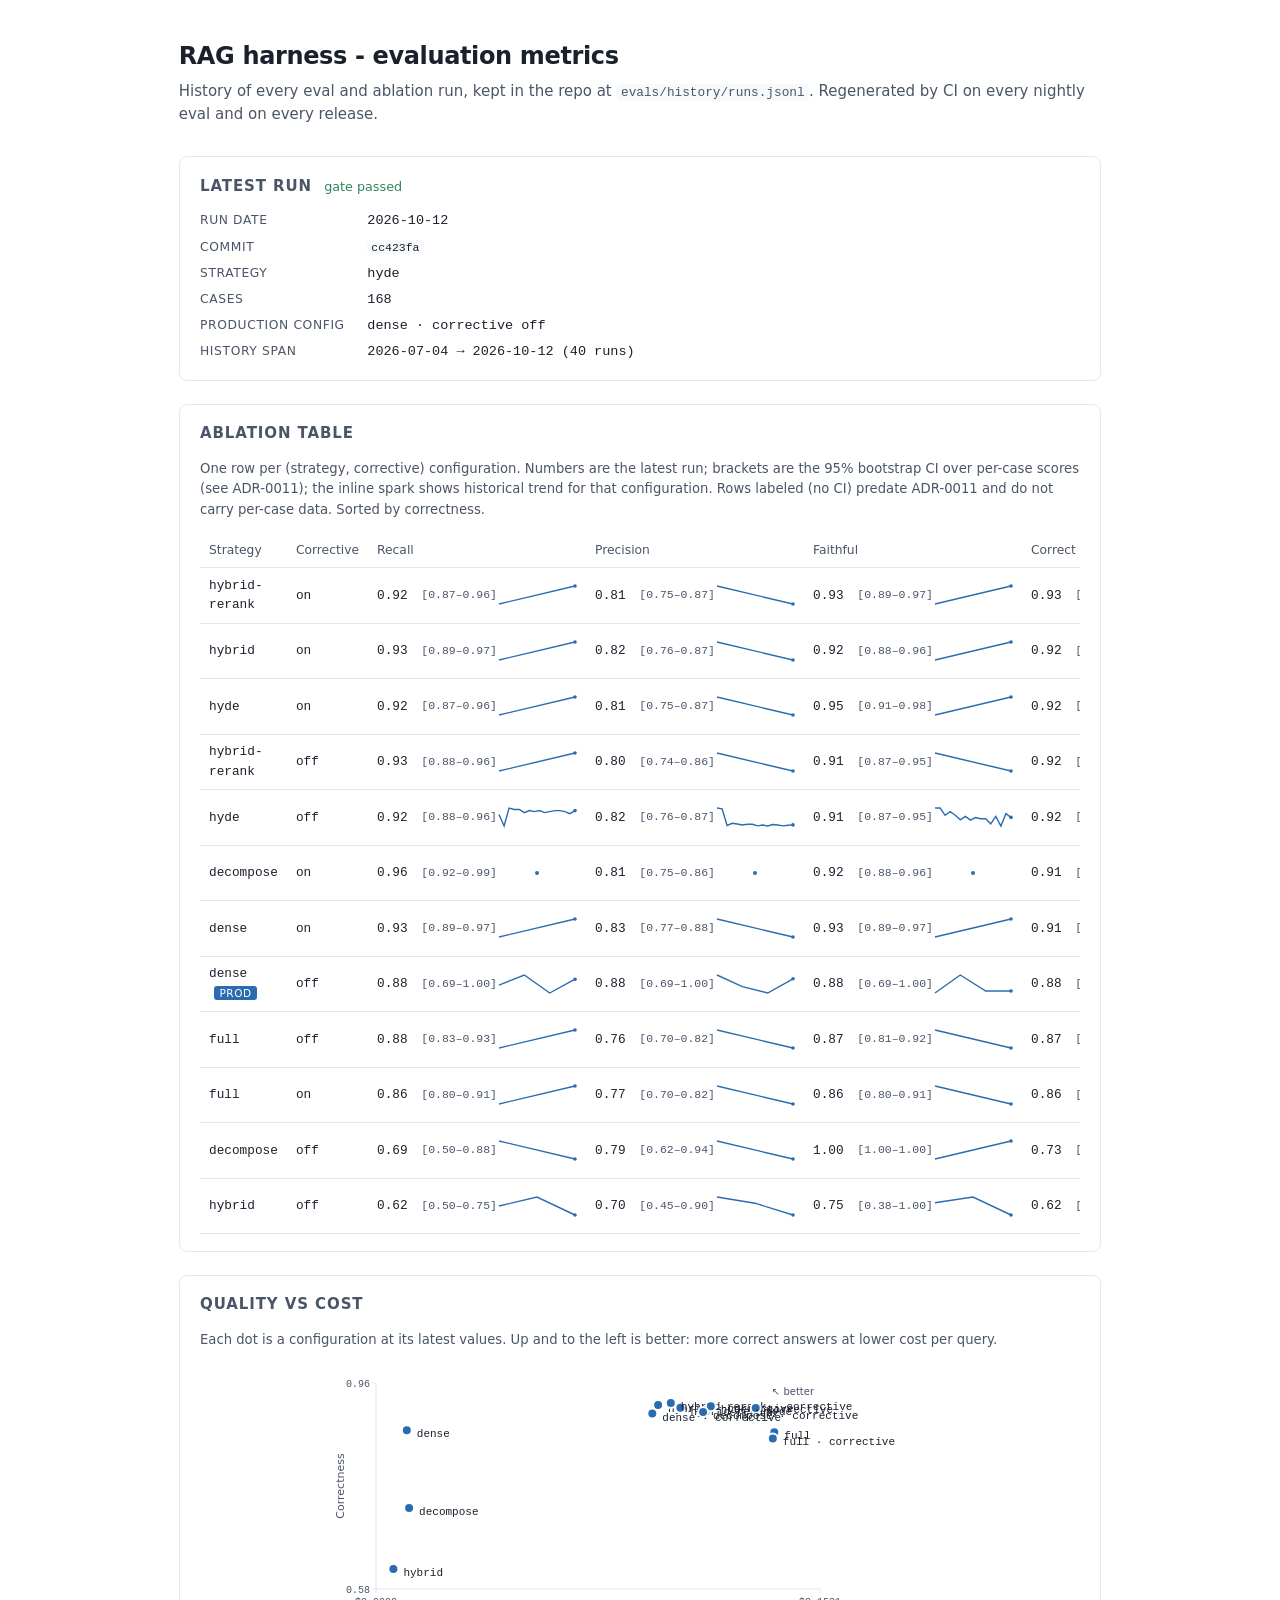
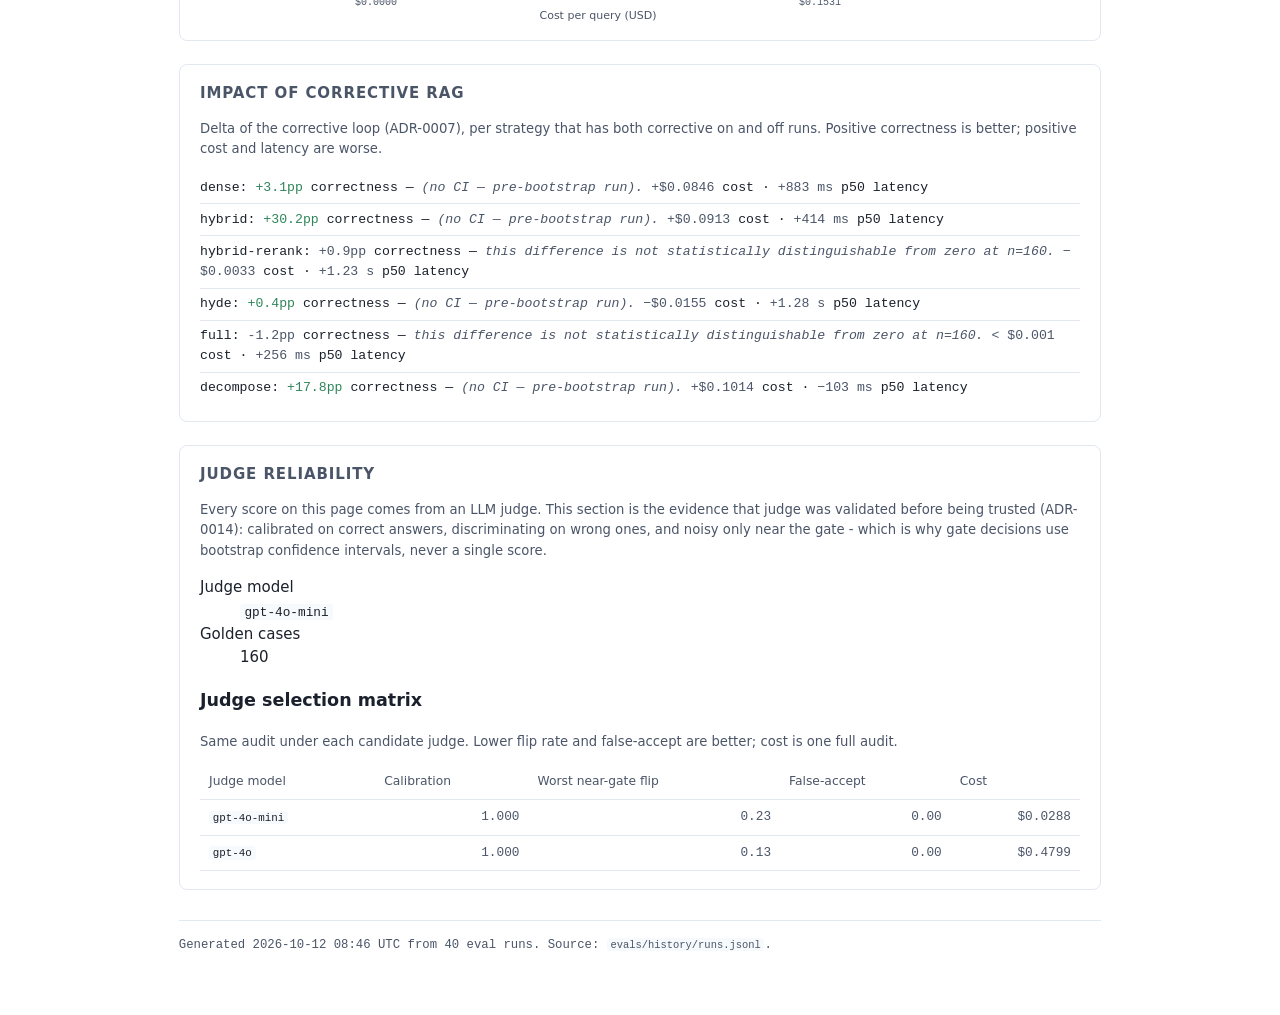
==== commit ce38c180: "chore(metrics): regenerate metrics page [skip ci]" ====
--- a/docs/metrics/index.html
+++ b/docs/metrics/index.html
@@ -83,8 +83,8 @@
 <h1>RAG harness - evaluation metrics</h1>
 <p class="tagline">History of every eval and ablation run, kept in the repo at <code>evals/history/runs.jsonl</code>. Regenerated by CI on every nightly eval and on every release.</p>
 </header>
-<section class="card headline"><h2>Latest run <span class="gate-pass">gate passed</span></h2><dl class="grid"><dt>Run date</dt><dd>2026-10-05</dd><dt>Commit</dt><dd><code>204ec19</code></dd><dt>Strategy</dt><dd>hyde</dd><dt>Cases</dt><dd>168</dd><dt>Production config</dt><dd>dense · corrective off</dd><dt>History span</dt><dd>2026-07-04 → 2026-10-05 (39 runs)</dd></dl></section><section class="card"><h2>Ablation table</h2><p class="muted">One row per (strategy, corrective) configuration. Numbers are the latest run; brackets are the 95% bootstrap CI over per-case scores (see ADR-0011); the inline spark shows historical trend for that configuration. Rows labeled (no CI) predate ADR-0011 and do not carry per-case data. Sorted by correctness.</p><div class="table-wrap"><table class="ablation"><thead><tr><th>Strategy</th><th>Corrective</th><th>Recall</th><th>Precision</th><th>Faithful</th><th>Correct</th><th>Relevancy</th><th>p50</th><th>p95</th><th>Cost</th><th>Runs</th></tr></thead><tbody><tr><td>hybrid-rerank</td><td>on</td><td class="num-cell"><span class="num">0.92</span> <span class="ci">[0.87–0.96]</span><svg class="spark" width="80" height="22" viewBox="0 0 80 22"><polyline fill="none" stroke="currentColor" stroke-width="1.4" points="2.0,20.0 78.0,2.0"/><circle cx="78.0" cy="2.0" r="1.8" fill="currentColor"/></svg></td><td class="num-cell"><span class="num">0.81</span> <span class="ci">[0.76–0.87]</span><svg class="spark" width="80" height="22" viewBox="0 0 80 22"><polyline fill="none" stroke="currentColor" stroke-width="1.4" points="2.0,2.0 78.0,20.0"/><circle cx="78.0" cy="20.0" r="1.8" fill="currentColor"/></svg></td><td class="num-cell"><span class="num">0.93</span> <span class="ci">[0.88–0.97]</span><svg class="spark" width="80" height="22" viewBox="0 0 80 22"><polyline fill="none" stroke="currentColor" stroke-width="1.4" points="2.0,20.0 78.0,2.0"/><circle cx="78.0" cy="2.0" r="1.8" fill="currentColor"/></svg></td><td class="num-cell"><span class="num">0.93</span> <span class="ci">[0.89–0.96]</span><svg class="spark" width="80" height="22" viewBox="0 0 80 22"><polyline fill="none" stroke="currentColor" stroke-width="1.4" points="2.0,20.0 78.0,2.0"/><circle cx="78.0" cy="2.0" r="1.8" fill="currentColor"/></svg></td><td class="num-cell"><span class="num">0.82</span> <span class="ci">[0.76–0.88]</span><svg class="spark" width="80" height="22" viewBox="0 0 80 22"><polyline fill="none" stroke="currentColor" stroke-width="1.4" points="2.0,2.0 78.0,20.0"/><circle cx="78.0" cy="20.0" r="1.8" fill="currentColor"/></svg></td><td class="num">5.84 s</td><td class="num">10.98 s</td><td class="num">$0.1016</td><td class="num">2</td></tr><tr><td>hybrid</td><td>on</td><td class="num-cell"><span class="num">0.93</span> <span class="ci">[0.89–0.97]</span><svg class="spark" width="80" height="22" viewBox="0 0 80 22"><polyline fill="none" stroke="currentColor" stroke-width="1.4" points="2.0,20.0 78.0,2.0"/><circle cx="78.0" cy="2.0" r="1.8" fill="currentColor"/></svg></td><td class="num-cell"><span class="num">0.82</span> <span class="ci">[0.76–0.87]</span><svg class="spark" width="80" height="22" viewBox="0 0 80 22"><polyline fill="none" stroke="currentColor" stroke-width="1.4" points="2.0,2.0 78.0,20.0"/><circle cx="78.0" cy="20.0" r="1.8" fill="currentColor"/></svg></td><td class="num-cell"><span class="num">0.92</span> <span class="ci">[0.87–0.96]</span><svg class="spark" width="80" height="22" viewBox="0 0 80 22"><polyline fill="none" stroke="currentColor" stroke-width="1.4" points="2.0,20.0 78.0,2.0"/><circle cx="78.0" cy="2.0" r="1.8" fill="currentColor"/></svg></td><td class="num-cell"><span class="num">0.92</span> <span class="ci">[0.89–0.95]</span><svg class="spark" width="80" height="22" viewBox="0 0 80 22"><polyline fill="none" stroke="currentColor" stroke-width="1.4" points="2.0,20.0 78.0,2.0"/><circle cx="78.0" cy="2.0" r="1.8" fill="currentColor"/></svg></td><td class="num-cell"><span class="num">0.82</span> <span class="ci">[0.76–0.88]</span><svg class="spark" width="80" height="22" viewBox="0 0 80 22"><polyline fill="none" stroke="currentColor" stroke-width="1.4" points="2.0,2.0 78.0,20.0"/><circle cx="78.0" cy="20.0" r="1.8" fill="currentColor"/></svg></td><td class="num">4.36 s</td><td class="num">7.77 s</td><td class="num">$0.0973</td><td class="num">2</td></tr><tr><td>hyde</td><td>on</td><td class="num-cell"><span class="num">0.92</span> <span class="ci">[0.87–0.96]</span><svg class="spark" width="80" height="22" viewBox="0 0 80 22"><polyline fill="none" stroke="currentColor" stroke-width="1.4" points="2.0,20.0 78.0,2.0"/><circle cx="78.0" cy="2.0" r="1.8" fill="currentColor"/></svg></td><td class="num-cell"><span class="num">0.81</span> <span class="ci">[0.75–0.87]</span><svg class="spark" width="80" height="22" viewBox="0 0 80 22"><polyline fill="none" stroke="currentColor" stroke-width="1.4" points="2.0,2.0 78.0,20.0"/><circle cx="78.0" cy="20.0" r="1.8" fill="currentColor"/></svg></td><td class="num-cell"><span class="num">0.95</span> <span class="ci">[0.92–0.98]</span><svg class="spark" width="80" height="22" viewBox="0 0 80 22"><polyline fill="none" stroke="currentColor" stroke-width="1.4" points="2.0,20.0 78.0,2.0"/><circle cx="78.0" cy="2.0" r="1.8" fill="currentColor"/></svg></td><td class="num-cell"><span class="num">0.92</span> <span class="ci">[0.88–0.95]</span><svg class="spark" width="80" height="22" viewBox="0 0 80 22"><polyline fill="none" stroke="currentColor" stroke-width="1.4" points="2.0,20.0 78.0,2.0"/><circle cx="78.0" cy="2.0" r="1.8" fill="currentColor"/></svg></td><td class="num-cell"><span class="num">0.81</span> <span class="ci">[0.75–0.87]</span><svg class="spark" width="80" height="22" viewBox="0 0 80 22"><polyline fill="none" stroke="currentColor" stroke-width="1.4" points="2.0,2.0 78.0,20.0"/><circle cx="78.0" cy="20.0" r="1.8" fill="currentColor"/></svg></td><td class="num">6.00 s</td><td class="num">10.53 s</td><td class="num">$0.1154</td><td class="num">2</td></tr><tr><td>hybrid-rerank</td><td>off</td><td class="num-cell"><span class="num">0.93</span> <span class="ci">[0.88–0.96]</span><svg class="spark" width="80" height="22" viewBox="0 0 80 22"><polyline fill="none" stroke="currentColor" stroke-width="1.4" points="2.0,20.0 78.0,2.0"/><circle cx="78.0" cy="2.0" r="1.8" fill="currentColor"/></svg></td><td class="num-cell"><span class="num">0.80</span> <span class="ci">[0.74–0.86]</span><svg class="spark" width="80" height="22" viewBox="0 0 80 22"><polyline fill="none" stroke="currentColor" stroke-width="1.4" points="2.0,2.0 78.0,20.0"/><circle cx="78.0" cy="20.0" r="1.8" fill="currentColor"/></svg></td><td class="num-cell"><span class="num">0.91</span> <span class="ci">[0.86–0.96]</span><svg class="spark" width="80" height="22" viewBox="0 0 80 22"><polyline fill="none" stroke="currentColor" stroke-width="1.4" points="2.0,2.0 78.0,20.0"/><circle cx="78.0" cy="20.0" r="1.8" fill="currentColor"/></svg></td><td class="num-cell"><span class="num">0.92</span> <span class="ci">[0.88–0.95]</span><svg class="spark" width="80" height="22" viewBox="0 0 80 22"><polyline fill="none" stroke="currentColor" stroke-width="1.4" points="2.0,20.0 78.0,2.0"/><circle cx="78.0" cy="2.0" r="1.8" fill="currentColor"/></svg></td><td class="num-cell"><span class="num">0.82</span> <span class="ci">[0.76–0.88]</span><svg class="spark" width="80" height="22" viewBox="0 0 80 22"><polyline fill="none" stroke="currentColor" stroke-width="1.4" points="2.0,2.0 78.0,20.0"/><circle cx="78.0" cy="20.0" r="1.8" fill="currentColor"/></svg></td><td class="num">4.61 s</td><td class="num">8.70 s</td><td class="num">$0.1049</td><td class="num">2</td></tr><tr><td>decompose</td><td>on</td><td class="num-cell"><span class="num">0.96</span> <span class="ci">[0.93–0.99]</span><svg class="spark" width="80" height="22" viewBox="0 0 80 22"><circle cx="40.0" cy="11.0" r="2" fill="currentColor"/></svg></td><td class="num-cell"><span class="num">0.81</span> <span class="ci">[0.75–0.86]</span><svg class="spark" width="80" height="22" viewBox="0 0 80 22"><circle cx="40.0" cy="11.0" r="2" fill="currentColor"/></svg></td><td class="num-cell"><span class="num">0.92</span> <span class="ci">[0.88–0.96]</span><svg class="spark" width="80" height="22" viewBox="0 0 80 22"><circle cx="40.0" cy="11.0" r="2" fill="currentColor"/></svg></td><td class="num-cell"><span class="num">0.91</span> <span class="ci">[0.87–0.94]</span><svg class="spark" width="80" height="22" viewBox="0 0 80 22"><circle cx="40.0" cy="11.0" r="2" fill="currentColor"/></svg></td><td class="num-cell"><span class="num">0.82</span> <span class="ci">[0.76–0.88]</span><svg class="spark" width="80" height="22" viewBox="0 0 80 22"><circle cx="40.0" cy="11.0" r="2" fill="currentColor"/></svg></td><td class="num">5.12 s</td><td class="num">9.63 s</td><td class="num">$0.1128</td><td class="num">1</td></tr><tr><td>dense</td><td>on</td><td class="num-cell"><span class="num">0.93</span> <span class="ci">[0.89–0.97]</span><svg class="spark" width="80" height="22" viewBox="0 0 80 22"><polyline fill="none" stroke="currentColor" stroke-width="1.4" points="2.0,20.0 78.0,2.0"/><circle cx="78.0" cy="2.0" r="1.8" fill="currentColor"/></svg></td><td class="num-cell"><span class="num">0.83</span> <span class="ci">[0.77–0.88]</span><svg class="spark" width="80" height="22" viewBox="0 0 80 22"><polyline fill="none" stroke="currentColor" stroke-width="1.4" points="2.0,2.0 78.0,20.0"/><circle cx="78.0" cy="20.0" r="1.8" fill="currentColor"/></svg></td><td class="num-cell"><span class="num">0.93</span> <span class="ci">[0.89–0.97]</span><svg class="spark" width="80" height="22" viewBox="0 0 80 22"><polyline fill="none" stroke="currentColor" stroke-width="1.4" points="2.0,20.0 78.0,2.0"/><circle cx="78.0" cy="2.0" r="1.8" fill="currentColor"/></svg></td><td class="num-cell"><span class="num">0.91</span> <span class="ci">[0.87–0.94]</span><svg class="spark" width="80" height="22" viewBox="0 0 80 22"><polyline fill="none" stroke="currentColor" stroke-width="1.4" points="2.0,20.0 78.0,2.0"/><circle cx="78.0" cy="2.0" r="1.8" fill="currentColor"/></svg></td><td class="num-cell"><span class="num">0.80</span> <span class="ci">[0.74–0.86]</span><svg class="spark" width="80" height="22" viewBox="0 0 80 22"><polyline fill="none" stroke="currentColor" stroke-width="1.4" points="2.0,2.0 78.0,20.0"/><circle cx="78.0" cy="20.0" r="1.8" fill="currentColor"/></svg></td><td class="num">4.70 s</td><td class="num">8.28 s</td><td class="num">$0.0953</td><td class="num">2</td></tr><tr><td>hyde</td><td>off</td><td class="num-cell"><span class="num">0.90</span> <span class="ci">[0.86–0.94]</span><svg class="spark" width="80" height="22" viewBox="0 0 80 22"><polyline fill="none" stroke="currentColor" stroke-width="1.4" points="2.0,8.5 7.4,20.0 12.9,2.0 18.3,3.5 23.7,3.5 29.1,6.6 34.6,4.6 40.0,5.6 45.4,4.6 50.9,6.6 56.3,5.6 61.7,4.6 67.1,4.6 72.6,5.6 78.0,7.7"/><circle cx="78.0" cy="7.7" r="1.8" fill="currentColor"/></svg></td><td class="num-cell"><span class="num">0.81</span> <span class="ci">[0.75–0.87]</span><svg class="spark" width="80" height="22" viewBox="0 0 80 22"><polyline fill="none" stroke="currentColor" stroke-width="1.4" points="2.0,2.0 7.4,2.8 12.9,19.5 18.3,17.3 23.7,18.0 29.1,19.0 34.6,18.3 40.0,18.3 45.4,19.9 50.9,19.0 56.3,20.0 61.7,18.5 67.1,19.0 72.6,19.9 78.0,19.3"/><circle cx="78.0" cy="19.3" r="1.8" fill="currentColor"/></svg></td><td class="num-cell"><span class="num">0.92</span> <span class="ci">[0.88–0.96]</span><svg class="spark" width="80" height="22" viewBox="0 0 80 22"><polyline fill="none" stroke="currentColor" stroke-width="1.4" points="2.0,2.0 7.4,2.0 12.9,9.3 18.3,5.7 23.7,9.2 29.1,13.8 34.6,10.4 40.0,14.1 45.4,11.6 50.9,12.8 56.3,12.8 61.7,17.8 67.1,10.4 72.6,20.0 78.0,7.7"/><circle cx="78.0" cy="7.7" r="1.8" fill="currentColor"/></svg></td><td class="num-cell"><span class="num">0.90</span> <span class="ci">[0.87–0.94]</span><svg class="spark" width="80" height="22" viewBox="0 0 80 22"><polyline fill="none" stroke="currentColor" stroke-width="1.4" points="2.0,16.9 7.4,20.0 12.9,4.0 18.3,2.0 23.7,3.6 29.1,7.4 34.6,6.1 40.0,10.1 45.4,7.6 50.9,6.1 56.3,8.8 61.7,8.0 67.1,7.9 72.6,8.8 78.0,7.3"/><circle cx="78.0" cy="7.3" r="1.8" fill="currentColor"/></svg></td><td class="num-cell"><span class="num">0.81</span> <span class="ci">[0.75–0.87]</span><svg class="spark" width="80" height="22" viewBox="0 0 80 22"><polyline fill="none" stroke="currentColor" stroke-width="1.4" points="2.0,2.0 7.4,2.0 12.9,18.8 18.3,16.8 23.7,17.6 29.1,19.6 34.6,18.4 40.0,18.8 45.4,18.0 50.9,19.2 56.3,20.0 61.7,20.0 67.1,18.4 72.6,20.0 78.0,18.4"/><circle cx="78.0" cy="18.4" r="1.8" fill="currentColor"/></svg></td><td class="num">4.87 s</td><td class="num">7.26 s</td><td class="num">$0.1308</td><td class="num">15</td></tr><tr><td>dense <span class="prod-badge" title="Current production config">prod</span></td><td>off</td><td class="num-cell"><span class="num">0.88</span> <span class="ci">[0.69–1.00]</span><svg class="spark" width="80" height="22" viewBox="0 0 80 22"><polyline fill="none" stroke="currentColor" stroke-width="1.4" points="2.0,12.2 27.3,2.0 52.7,20.0 78.0,6.2"/><circle cx="78.0" cy="6.2" r="1.8" fill="currentColor"/></svg></td><td class="num-cell"><span class="num">0.88</span> <span class="ci">[0.69–1.00]</span><svg class="spark" width="80" height="22" viewBox="0 0 80 22"><polyline fill="none" stroke="currentColor" stroke-width="1.4" points="2.0,2.0 27.3,13.6 52.7,20.0 78.0,5.8"/><circle cx="78.0" cy="5.8" r="1.8" fill="currentColor"/></svg></td><td class="num-cell"><span class="num">0.88</span> <span class="ci">[0.69–1.00]</span><svg class="spark" width="80" height="22" viewBox="0 0 80 22"><polyline fill="none" stroke="currentColor" stroke-width="1.4" points="2.0,20.0 27.3,2.0 52.7,18.0 78.0,18.0"/><circle cx="78.0" cy="18.0" r="1.8" fill="currentColor"/></svg></td><td class="num-cell"><span class="num">0.88</span> <span class="ci">[0.74–0.97]</span><svg class="spark" width="80" height="22" viewBox="0 0 80 22"><polyline fill="none" stroke="currentColor" stroke-width="1.4" points="2.0,11.9 27.3,2.0 52.7,20.0 78.0,4.3"/><circle cx="78.0" cy="4.3" r="1.8" fill="currentColor"/></svg></td><td class="num-cell"><span class="num">0.81</span> <span class="ci">[0.62–1.00]</span><svg class="spark" width="80" height="22" viewBox="0 0 80 22"><polyline fill="none" stroke="currentColor" stroke-width="1.4" points="2.0,5.6 27.3,3.8 52.7,20.0 78.0,2.0"/><circle cx="78.0" cy="2.0" r="1.8" fill="currentColor"/></svg></td><td class="num">3.82 s</td><td class="num">5.86 s</td><td class="num">$0.0106</td><td class="num">4</td></tr><tr><td>full</td><td>off</td><td class="num-cell"><span class="num">0.88</span> <span class="ci">[0.83–0.93]</span><svg class="spark" width="80" height="22" viewBox="0 0 80 22"><polyline fill="none" stroke="currentColor" stroke-width="1.4" points="2.0,20.0 78.0,2.0"/><circle cx="78.0" cy="2.0" r="1.8" fill="currentColor"/></svg></td><td class="num-cell"><span class="num">0.76</span> <span class="ci">[0.70–0.82]</span><svg class="spark" width="80" height="22" viewBox="0 0 80 22"><polyline fill="none" stroke="currentColor" stroke-width="1.4" points="2.0,2.0 78.0,20.0"/><circle cx="78.0" cy="20.0" r="1.8" fill="currentColor"/></svg></td><td class="num-cell"><span class="num">0.87</span> <span class="ci">[0.82–0.92]</span><svg class="spark" width="80" height="22" viewBox="0 0 80 22"><polyline fill="none" stroke="currentColor" stroke-width="1.4" points="2.0,2.0 78.0,20.0"/><circle cx="78.0" cy="20.0" r="1.8" fill="currentColor"/></svg></td><td class="num-cell"><span class="num">0.87</span> <span class="ci">[0.83–0.91]</span><svg class="spark" width="80" height="22" viewBox="0 0 80 22"><polyline fill="none" stroke="currentColor" stroke-width="1.4" points="2.0,2.0 78.0,20.0"/><circle cx="78.0" cy="20.0" r="1.8" fill="currentColor"/></svg></td><td class="num-cell"><span class="num">0.78</span> <span class="ci">[0.71–0.84]</span><svg class="spark" width="80" height="22" viewBox="0 0 80 22"><polyline fill="none" stroke="currentColor" stroke-width="1.4" points="2.0,2.0 78.0,20.0"/><circle cx="78.0" cy="20.0" r="1.8" fill="currentColor"/></svg></td><td class="num">8.24 s</td><td class="num">11.52 s</td><td class="num">$0.1373</td><td class="num">2</td></tr><tr><td>full</td><td>on</td><td class="num-cell"><span class="num">0.86</span> <span class="ci">[0.80–0.91]</span><svg class="spark" width="80" height="22" viewBox="0 0 80 22"><polyline fill="none" stroke="currentColor" stroke-width="1.4" points="2.0,20.0 78.0,2.0"/><circle cx="78.0" cy="2.0" r="1.8" fill="currentColor"/></svg></td><td class="num-cell"><span class="num">0.77</span> <span class="ci">[0.70–0.82]</span><svg class="spark" width="80" height="22" viewBox="0 0 80 22"><polyline fill="none" stroke="currentColor" stroke-width="1.4" points="2.0,2.0 78.0,20.0"/><circle cx="78.0" cy="20.0" r="1.8" fill="currentColor"/></svg></td><td class="num-cell"><span class="num">0.86</span> <span class="ci">[0.81–0.91]</span><svg class="spark" width="80" height="22" viewBox="0 0 80 22"><polyline fill="none" stroke="currentColor" stroke-width="1.4" points="2.0,2.0 78.0,20.0"/><circle cx="78.0" cy="20.0" r="1.8" fill="currentColor"/></svg></td><td class="num-cell"><span class="num">0.86</span> <span class="ci">[0.81–0.91]</span><svg class="spark" width="80" height="22" viewBox="0 0 80 22"><polyline fill="none" stroke="currentColor" stroke-width="1.4" points="2.0,20.0 78.0,2.0"/><circle cx="78.0" cy="2.0" r="1.8" fill="currentColor"/></svg></td><td class="num-cell"><span class="num">0.77</span> <span class="ci">[0.70–0.83]</span><svg class="spark" width="80" height="22" viewBox="0 0 80 22"><polyline fill="none" stroke="currentColor" stroke-width="1.4" points="2.0,2.0 78.0,20.0"/><circle cx="78.0" cy="20.0" r="1.8" fill="currentColor"/></svg></td><td class="num">8.50 s</td><td class="num">12.29 s</td><td class="num">$0.1368</td><td class="num">2</td></tr><tr><td>decompose</td><td>off</td><td class="num-cell"><span class="num">0.69</span> <span class="ci">[0.56–0.88]</span><svg class="spark" width="80" height="22" viewBox="0 0 80 22"><polyline fill="none" stroke="currentColor" stroke-width="1.4" points="2.0,2.0 78.0,20.0"/><circle cx="78.0" cy="20.0" r="1.8" fill="currentColor"/></svg></td><td class="num-cell"><span class="num">0.79</span> <span class="ci">[0.62–0.94]</span><svg class="spark" width="80" height="22" viewBox="0 0 80 22"><polyline fill="none" stroke="currentColor" stroke-width="1.4" points="2.0,2.0 78.0,20.0"/><circle cx="78.0" cy="20.0" r="1.8" fill="currentColor"/></svg></td><td class="num-cell"><span class="num">1.00</span> <span class="ci">[1.00–1.00]</span><svg class="spark" width="80" height="22" viewBox="0 0 80 22"><polyline fill="none" stroke="currentColor" stroke-width="1.4" points="2.0,20.0 78.0,2.0"/><circle cx="78.0" cy="2.0" r="1.8" fill="currentColor"/></svg></td><td class="num-cell"><span class="num">0.73</span> <span class="ci">[0.51–0.88]</span><svg class="spark" width="80" height="22" viewBox="0 0 80 22"><polyline fill="none" stroke="currentColor" stroke-width="1.4" points="2.0,2.0 78.0,20.0"/><circle cx="78.0" cy="20.0" r="1.8" fill="currentColor"/></svg></td><td class="num-cell"><span class="num">0.88</span> <span class="ci">[0.62–1.00]</span><svg class="spark" width="80" height="22" viewBox="0 0 80 22"><polyline fill="none" stroke="currentColor" stroke-width="1.4" points="2.0,20.0 78.0,2.0"/><circle cx="78.0" cy="2.0" r="1.8" fill="currentColor"/></svg></td><td class="num">5.22 s</td><td class="num">5.90 s</td><td class="num">$0.0114</td><td class="num">2</td></tr><tr><td>hybrid</td><td>off</td><td class="num-cell"><span class="num">0.62</span> <span class="ci">[0.50–0.81]</span><svg class="spark" width="80" height="22" viewBox="0 0 80 22"><polyline fill="none" stroke="currentColor" stroke-width="1.4" points="2.0,11.0 40.0,2.0 78.0,20.0"/><circle cx="78.0" cy="20.0" r="1.8" fill="currentColor"/></svg></td><td class="num-cell"><span class="num">0.70</span> <span class="ci">[0.45–0.90]</span><svg class="spark" width="80" height="22" viewBox="0 0 80 22"><polyline fill="none" stroke="currentColor" stroke-width="1.4" points="2.0,2.0 40.0,8.2 78.0,20.0"/><circle cx="78.0" cy="20.0" r="1.8" fill="currentColor"/></svg></td><td class="num-cell"><span class="num">0.75</span> <span class="ci">[0.38–1.00]</span><svg class="spark" width="80" height="22" viewBox="0 0 80 22"><polyline fill="none" stroke="currentColor" stroke-width="1.4" points="2.0,7.7 40.0,2.0 78.0,20.0"/><circle cx="78.0" cy="20.0" r="1.8" fill="currentColor"/></svg></td><td class="num-cell"><span class="num">0.62</span> <span class="ci">[0.35–0.85]</span><svg class="spark" width="80" height="22" viewBox="0 0 80 22"><polyline fill="none" stroke="currentColor" stroke-width="1.4" points="2.0,11.8 40.0,2.0 78.0,20.0"/><circle cx="78.0" cy="20.0" r="1.8" fill="currentColor"/></svg></td><td class="num-cell"><span class="num">0.75</span> <span class="ci">[0.38–1.00]</span><svg class="spark" width="80" height="22" viewBox="0 0 80 22"><polyline fill="none" stroke="currentColor" stroke-width="1.4" points="2.0,2.0 40.0,8.4 78.0,20.0"/><circle cx="78.0" cy="20.0" r="1.8" fill="currentColor"/></svg></td><td class="num">3.95 s</td><td class="num">6.30 s</td><td class="num">$0.0060</td><td class="num">3</td></tr></tbody></table></div></section><section class="card"><h2>Quality vs cost</h2><p class="muted">Each dot is a configuration at its latest values. Up and to the left is better: more correct answers at lower cost per query.</p><svg class="scatter" width="620" height="260" viewBox="0 0 620 260" role="img" aria-label="Quality (correctness) vs cost per query, per configuration"><line x1="46" y1="226" x2="490" y2="226" class="axis"/><line x1="46" y1="20" x2="46" y2="226" class="axis"/><line x1="46.0" y1="226" x2="46.0" y2="230" class="axis"/><text x="46.0" y="242" class="tick-label tick-x">$0.0000</text><line x1="490.0" y1="226" x2="490.0" y2="230" class="axis"/><text x="490.0" y="242" class="tick-label tick-x">$0.1531</text><line x1="42" y1="226.0" x2="46" y2="226.0" class="axis"/><text x="40" y="230.0" class="tick-label tick-y">0.58</text><line x1="42" y1="20.0" x2="46" y2="20.0" class="axis"/><text x="40" y="24.0" class="tick-label tick-y">0.96</text><text x="268" y="256" class="axis-label">Cost per query (USD)</text><text x="14" y="123" class="axis-label" transform="rotate(-90 14 123)">Correctness</text><text x="484" y="32" class="guide-label">↖ better</text><g class="dot"><circle cx="76.8" cy="67.2" r="5" /><text x="86.8" y="71.2" class="dot-label">dense</text></g><g class="dot"><circle cx="322.3" cy="50.6" r="5" /><text x="332.3" y="54.6" class="dot-label">dense · corrective</text></g><g class="dot"><circle cx="63.4" cy="206.1" r="5" /><text x="73.4" y="210.1" class="dot-label">hybrid</text></g><g class="dot"><circle cx="328.1" cy="42.1" r="5" /><text x="338.1" y="46.1" class="dot-label">hybrid · corrective</text></g><g class="dot"><circle cx="350.4" cy="44.7" r="5" /><text x="360.4" y="48.7" class="dot-label">hybrid-rerank</text></g><g class="dot"><circle cx="340.8" cy="39.9" r="5" /><text x="350.8" y="43.9" class="dot-label">hybrid-rerank · corrective</text></g><g class="dot"><circle cx="425.4" cy="51.1" r="5" /><text x="435.4" y="55.1" class="dot-label">hyde</text></g><g class="dot"><circle cx="380.8" cy="43.2" r="5" /><text x="390.8" y="47.2" class="dot-label">hyde · corrective</text></g><g class="dot"><circle cx="444.3" cy="69.2" r="5" /><text x="454.3" y="73.2" class="dot-label">full</text></g><g class="dot"><circle cx="442.8" cy="75.5" r="5" /><text x="452.8" y="79.5" class="dot-label">full · corrective</text></g><g class="dot"><circle cx="79.1" cy="145.1" r="5" /><text x="89.1" y="149.1" class="dot-label">decompose</text></g><g class="dot"><circle cx="373.1" cy="48.9" r="5" /><text x="383.1" y="52.9" class="dot-label">decompose · corrective</text></g></svg></section><section class="card"><h2>Impact of corrective RAG</h2><p class="muted">Delta of the corrective loop (ADR-0007), per strategy that has both corrective on and off runs. Positive correctness is better; positive cost and latency are worse.</p><ul class="corrective-list"><li><span class="strategy-name">dense</span>: <span class="delta correct-delta">+3.1pp</span> correctness &mdash; <em class="ci-note">(no CI &mdash; pre-bootstrap run).</em> <span class="delta">+$0.0846</span> cost &middot; <span class="delta">+883 ms</span> p50 latency</li><li><span class="strategy-name">hybrid</span>: <span class="delta correct-delta">+30.2pp</span> correctness &mdash; <em class="ci-note">(no CI &mdash; pre-bootstrap run).</em> <span class="delta">+$0.0913</span> cost &middot; <span class="delta">+414 ms</span> p50 latency</li><li><span class="strategy-name">hybrid-rerank</span>: <span class="delta indeterminate-delta">+0.9pp</span> correctness &mdash; <em class="ci-note">this difference is not statistically distinguishable from zero at n=160.</em> <span class="delta">−$0.0033</span> cost &middot; <span class="delta">+1.23 s</span> p50 latency</li><li><span class="strategy-name">hyde</span>: <span class="delta correct-delta">+1.5pp</span> correctness &mdash; <em class="ci-note">(no CI &mdash; pre-bootstrap run).</em> <span class="delta">−$0.0154</span> cost &middot; <span class="delta">+1.14 s</span> p50 latency</li><li><span class="strategy-name">full</span>: <span class="delta indeterminate-delta">-1.2pp</span> correctness &mdash; <em class="ci-note">this difference is not statistically distinguishable from zero at n=160.</em> <span class="delta">&lt; $0.001</span> cost &middot; <span class="delta">+256 ms</span> p50 latency</li><li><span class="strategy-name">decompose</span>: <span class="delta correct-delta">+17.8pp</span> correctness &mdash; <em class="ci-note">(no CI &mdash; pre-bootstrap run).</em> <span class="delta">+$0.1014</span> cost &middot; <span class="delta">−103 ms</span> p50 latency</li></ul></section><section class="card"><h2>Judge reliability</h2><p class="muted">Every score on this page comes from an LLM judge. This section is the evidence that judge was validated before being trusted (ADR-0014): calibrated on correct answers, discriminating on wrong ones, and noisy only near the gate - which is why gate decisions use bootstrap confidence intervals, never a single score.</p><dl class="grid"><dt>Judge model</dt><dd><code>gpt-4o-mini</code></dd><dt>Golden cases</dt><dd>160</dd></dl><h3>Judge selection matrix</h3><p class="muted">Same audit under each candidate judge. Lower flip rate and false-accept are better; cost is one full audit.</p><div class="table-wrap"><table class="ablation"><thead><tr><th>Judge model</th><th>Calibration</th><th>Worst near-gate flip</th><th>False-accept</th><th>Cost</th></tr></thead><tbody><tr><td><code>gpt-4o-mini</code></td><td class="num">1.000</td><td class="num">0.23</td><td class="num">0.00</td><td class="num">$0.0288</td></tr><tr><td><code>gpt-4o</code></td><td class="num">1.000</td><td class="num">0.13</td><td class="num">0.00</td><td class="num">$0.4799</td></tr></tbody></table></div></section>
-<footer class="site-footer">Generated 2026-10-05 08:28 UTC from 39 eval runs. Source: <code>evals/history/runs.jsonl</code>.</footer>
+<section class="card headline"><h2>Latest run <span class="gate-pass">gate passed</span></h2><dl class="grid"><dt>Run date</dt><dd>2026-10-12</dd><dt>Commit</dt><dd><code>cc423fa</code></dd><dt>Strategy</dt><dd>hyde</dd><dt>Cases</dt><dd>168</dd><dt>Production config</dt><dd>dense · corrective off</dd><dt>History span</dt><dd>2026-07-04 → 2026-10-12 (40 runs)</dd></dl></section><section class="card"><h2>Ablation table</h2><p class="muted">One row per (strategy, corrective) configuration. Numbers are the latest run; brackets are the 95% bootstrap CI over per-case scores (see ADR-0011); the inline spark shows historical trend for that configuration. Rows labeled (no CI) predate ADR-0011 and do not carry per-case data. Sorted by correctness.</p><div class="table-wrap"><table class="ablation"><thead><tr><th>Strategy</th><th>Corrective</th><th>Recall</th><th>Precision</th><th>Faithful</th><th>Correct</th><th>Relevancy</th><th>p50</th><th>p95</th><th>Cost</th><th>Runs</th></tr></thead><tbody><tr><td>hybrid-rerank</td><td>on</td><td class="num-cell"><span class="num">0.92</span> <span class="ci">[0.87–0.96]</span><svg class="spark" width="80" height="22" viewBox="0 0 80 22"><polyline fill="none" stroke="currentColor" stroke-width="1.4" points="2.0,20.0 78.0,2.0"/><circle cx="78.0" cy="2.0" r="1.8" fill="currentColor"/></svg></td><td class="num-cell"><span class="num">0.81</span> <span class="ci">[0.75–0.87]</span><svg class="spark" width="80" height="22" viewBox="0 0 80 22"><polyline fill="none" stroke="currentColor" stroke-width="1.4" points="2.0,2.0 78.0,20.0"/><circle cx="78.0" cy="20.0" r="1.8" fill="currentColor"/></svg></td><td class="num-cell"><span class="num">0.93</span> <span class="ci">[0.89–0.97]</span><svg class="spark" width="80" height="22" viewBox="0 0 80 22"><polyline fill="none" stroke="currentColor" stroke-width="1.4" points="2.0,20.0 78.0,2.0"/><circle cx="78.0" cy="2.0" r="1.8" fill="currentColor"/></svg></td><td class="num-cell"><span class="num">0.93</span> <span class="ci">[0.89–0.96]</span><svg class="spark" width="80" height="22" viewBox="0 0 80 22"><polyline fill="none" stroke="currentColor" stroke-width="1.4" points="2.0,20.0 78.0,2.0"/><circle cx="78.0" cy="2.0" r="1.8" fill="currentColor"/></svg></td><td class="num-cell"><span class="num">0.82</span> <span class="ci">[0.76–0.88]</span><svg class="spark" width="80" height="22" viewBox="0 0 80 22"><polyline fill="none" stroke="currentColor" stroke-width="1.4" points="2.0,2.0 78.0,20.0"/><circle cx="78.0" cy="20.0" r="1.8" fill="currentColor"/></svg></td><td class="num">5.84 s</td><td class="num">10.98 s</td><td class="num">$0.1016</td><td class="num">2</td></tr><tr><td>hybrid</td><td>on</td><td class="num-cell"><span class="num">0.93</span> <span class="ci">[0.89–0.97]</span><svg class="spark" width="80" height="22" viewBox="0 0 80 22"><polyline fill="none" stroke="currentColor" stroke-width="1.4" points="2.0,20.0 78.0,2.0"/><circle cx="78.0" cy="2.0" r="1.8" fill="currentColor"/></svg></td><td class="num-cell"><span class="num">0.82</span> <span class="ci">[0.76–0.87]</span><svg class="spark" width="80" height="22" viewBox="0 0 80 22"><polyline fill="none" stroke="currentColor" stroke-width="1.4" points="2.0,2.0 78.0,20.0"/><circle cx="78.0" cy="20.0" r="1.8" fill="currentColor"/></svg></td><td class="num-cell"><span class="num">0.92</span> <span class="ci">[0.88–0.96]</span><svg class="spark" width="80" height="22" viewBox="0 0 80 22"><polyline fill="none" stroke="currentColor" stroke-width="1.4" points="2.0,20.0 78.0,2.0"/><circle cx="78.0" cy="2.0" r="1.8" fill="currentColor"/></svg></td><td class="num-cell"><span class="num">0.92</span> <span class="ci">[0.89–0.95]</span><svg class="spark" width="80" height="22" viewBox="0 0 80 22"><polyline fill="none" stroke="currentColor" stroke-width="1.4" points="2.0,20.0 78.0,2.0"/><circle cx="78.0" cy="2.0" r="1.8" fill="currentColor"/></svg></td><td class="num-cell"><span class="num">0.82</span> <span class="ci">[0.76–0.88]</span><svg class="spark" width="80" height="22" viewBox="0 0 80 22"><polyline fill="none" stroke="currentColor" stroke-width="1.4" points="2.0,2.0 78.0,20.0"/><circle cx="78.0" cy="20.0" r="1.8" fill="currentColor"/></svg></td><td class="num">4.36 s</td><td class="num">7.77 s</td><td class="num">$0.0973</td><td class="num">2</td></tr><tr><td>hyde</td><td>on</td><td class="num-cell"><span class="num">0.92</span> <span class="ci">[0.87–0.96]</span><svg class="spark" width="80" height="22" viewBox="0 0 80 22"><polyline fill="none" stroke="currentColor" stroke-width="1.4" points="2.0,20.0 78.0,2.0"/><circle cx="78.0" cy="2.0" r="1.8" fill="currentColor"/></svg></td><td class="num-cell"><span class="num">0.81</span> <span class="ci">[0.75–0.87]</span><svg class="spark" width="80" height="22" viewBox="0 0 80 22"><polyline fill="none" stroke="currentColor" stroke-width="1.4" points="2.0,2.0 78.0,20.0"/><circle cx="78.0" cy="20.0" r="1.8" fill="currentColor"/></svg></td><td class="num-cell"><span class="num">0.95</span> <span class="ci">[0.91–0.98]</span><svg class="spark" width="80" height="22" viewBox="0 0 80 22"><polyline fill="none" stroke="currentColor" stroke-width="1.4" points="2.0,20.0 78.0,2.0"/><circle cx="78.0" cy="2.0" r="1.8" fill="currentColor"/></svg></td><td class="num-cell"><span class="num">0.92</span> <span class="ci">[0.88–0.95]</span><svg class="spark" width="80" height="22" viewBox="0 0 80 22"><polyline fill="none" stroke="currentColor" stroke-width="1.4" points="2.0,20.0 78.0,2.0"/><circle cx="78.0" cy="2.0" r="1.8" fill="currentColor"/></svg></td><td class="num-cell"><span class="num">0.81</span> <span class="ci">[0.75–0.87]</span><svg class="spark" width="80" height="22" viewBox="0 0 80 22"><polyline fill="none" stroke="currentColor" stroke-width="1.4" points="2.0,2.0 78.0,20.0"/><circle cx="78.0" cy="20.0" r="1.8" fill="currentColor"/></svg></td><td class="num">6.00 s</td><td class="num">10.53 s</td><td class="num">$0.1154</td><td class="num">2</td></tr><tr><td>hybrid-rerank</td><td>off</td><td class="num-cell"><span class="num">0.93</span> <span class="ci">[0.88–0.96]</span><svg class="spark" width="80" height="22" viewBox="0 0 80 22"><polyline fill="none" stroke="currentColor" stroke-width="1.4" points="2.0,20.0 78.0,2.0"/><circle cx="78.0" cy="2.0" r="1.8" fill="currentColor"/></svg></td><td class="num-cell"><span class="num">0.80</span> <span class="ci">[0.74–0.86]</span><svg class="spark" width="80" height="22" viewBox="0 0 80 22"><polyline fill="none" stroke="currentColor" stroke-width="1.4" points="2.0,2.0 78.0,20.0"/><circle cx="78.0" cy="20.0" r="1.8" fill="currentColor"/></svg></td><td class="num-cell"><span class="num">0.91</span> <span class="ci">[0.87–0.95]</span><svg class="spark" width="80" height="22" viewBox="0 0 80 22"><polyline fill="none" stroke="currentColor" stroke-width="1.4" points="2.0,2.0 78.0,20.0"/><circle cx="78.0" cy="20.0" r="1.8" fill="currentColor"/></svg></td><td class="num-cell"><span class="num">0.92</span> <span class="ci">[0.88–0.95]</span><svg class="spark" width="80" height="22" viewBox="0 0 80 22"><polyline fill="none" stroke="currentColor" stroke-width="1.4" points="2.0,20.0 78.0,2.0"/><circle cx="78.0" cy="2.0" r="1.8" fill="currentColor"/></svg></td><td class="num-cell"><span class="num">0.82</span> <span class="ci">[0.76–0.88]</span><svg class="spark" width="80" height="22" viewBox="0 0 80 22"><polyline fill="none" stroke="currentColor" stroke-width="1.4" points="2.0,2.0 78.0,20.0"/><circle cx="78.0" cy="20.0" r="1.8" fill="currentColor"/></svg></td><td class="num">4.61 s</td><td class="num">8.70 s</td><td class="num">$0.1049</td><td class="num">2</td></tr><tr><td>hyde</td><td>off</td><td class="num-cell"><span class="num">0.92</span> <span class="ci">[0.88–0.96]</span><svg class="spark" width="80" height="22" viewBox="0 0 80 22"><polyline fill="none" stroke="currentColor" stroke-width="1.4" points="2.0,8.5 7.1,20.0 12.1,2.0 17.2,3.5 22.3,3.5 27.3,6.6 32.4,4.6 37.5,5.6 42.5,4.6 47.6,6.6 52.7,5.6 57.7,4.6 62.8,4.6 67.9,5.6 72.9,7.7 78.0,4.6"/><circle cx="78.0" cy="4.6" r="1.8" fill="currentColor"/></svg></td><td class="num-cell"><span class="num">0.82</span> <span class="ci">[0.76–0.87]</span><svg class="spark" width="80" height="22" viewBox="0 0 80 22"><polyline fill="none" stroke="currentColor" stroke-width="1.4" points="2.0,2.0 7.1,2.8 12.1,19.5 17.2,17.3 22.3,18.0 27.3,19.0 32.4,18.3 37.5,18.3 42.5,19.9 47.6,19.0 52.7,20.0 57.7,18.5 62.8,19.0 67.9,19.9 72.9,19.3 78.0,18.9"/><circle cx="78.0" cy="18.9" r="1.8" fill="currentColor"/></svg></td><td class="num-cell"><span class="num">0.91</span> <span class="ci">[0.87–0.95]</span><svg class="spark" width="80" height="22" viewBox="0 0 80 22"><polyline fill="none" stroke="currentColor" stroke-width="1.4" points="2.0,2.0 7.1,2.0 12.1,9.3 17.2,5.7 22.3,9.2 27.3,13.8 32.4,10.4 37.5,14.1 42.5,11.6 47.6,12.8 52.7,12.8 57.7,17.8 62.8,10.4 67.9,20.0 72.9,7.7 78.0,11.4"/><circle cx="78.0" cy="11.4" r="1.8" fill="currentColor"/></svg></td><td class="num-cell"><span class="num">0.92</span> <span class="ci">[0.88–0.95]</span><svg class="spark" width="80" height="22" viewBox="0 0 80 22"><polyline fill="none" stroke="currentColor" stroke-width="1.4" points="2.0,16.9 7.1,20.0 12.1,4.0 17.2,2.0 22.3,3.6 27.3,7.4 32.4,6.1 37.5,10.1 42.5,7.6 47.6,6.1 52.7,8.8 57.7,8.0 62.8,7.9 67.9,8.8 72.9,7.3 78.0,3.9"/><circle cx="78.0" cy="3.9" r="1.8" fill="currentColor"/></svg></td><td class="num-cell"><span class="num">0.82</span> <span class="ci">[0.76–0.88]</span><svg class="spark" width="80" height="22" viewBox="0 0 80 22"><polyline fill="none" stroke="currentColor" stroke-width="1.4" points="2.0,2.0 7.1,2.0 12.1,18.8 17.2,16.8 22.3,17.6 27.3,19.6 32.4,18.4 37.5,18.8 42.5,18.0 47.6,19.2 52.7,20.0 57.7,20.0 62.8,18.4 67.9,20.0 72.9,18.4 78.0,18.0"/><circle cx="78.0" cy="18.0" r="1.8" fill="currentColor"/></svg></td><td class="num">4.73 s</td><td class="num">6.82 s</td><td class="num">$0.1309</td><td class="num">16</td></tr><tr><td>decompose</td><td>on</td><td class="num-cell"><span class="num">0.96</span> <span class="ci">[0.92–0.99]</span><svg class="spark" width="80" height="22" viewBox="0 0 80 22"><circle cx="40.0" cy="11.0" r="2" fill="currentColor"/></svg></td><td class="num-cell"><span class="num">0.81</span> <span class="ci">[0.75–0.86]</span><svg class="spark" width="80" height="22" viewBox="0 0 80 22"><circle cx="40.0" cy="11.0" r="2" fill="currentColor"/></svg></td><td class="num-cell"><span class="num">0.92</span> <span class="ci">[0.88–0.96]</span><svg class="spark" width="80" height="22" viewBox="0 0 80 22"><circle cx="40.0" cy="11.0" r="2" fill="currentColor"/></svg></td><td class="num-cell"><span class="num">0.91</span> <span class="ci">[0.87–0.94]</span><svg class="spark" width="80" height="22" viewBox="0 0 80 22"><circle cx="40.0" cy="11.0" r="2" fill="currentColor"/></svg></td><td class="num-cell"><span class="num">0.82</span> <span class="ci">[0.76–0.88]</span><svg class="spark" width="80" height="22" viewBox="0 0 80 22"><circle cx="40.0" cy="11.0" r="2" fill="currentColor"/></svg></td><td class="num">5.12 s</td><td class="num">9.63 s</td><td class="num">$0.1128</td><td class="num">1</td></tr><tr><td>dense</td><td>on</td><td class="num-cell"><span class="num">0.93</span> <span class="ci">[0.89–0.97]</span><svg class="spark" width="80" height="22" viewBox="0 0 80 22"><polyline fill="none" stroke="currentColor" stroke-width="1.4" points="2.0,20.0 78.0,2.0"/><circle cx="78.0" cy="2.0" r="1.8" fill="currentColor"/></svg></td><td class="num-cell"><span class="num">0.83</span> <span class="ci">[0.77–0.88]</span><svg class="spark" width="80" height="22" viewBox="0 0 80 22"><polyline fill="none" stroke="currentColor" stroke-width="1.4" points="2.0,2.0 78.0,20.0"/><circle cx="78.0" cy="20.0" r="1.8" fill="currentColor"/></svg></td><td class="num-cell"><span class="num">0.93</span> <span class="ci">[0.89–0.97]</span><svg class="spark" width="80" height="22" viewBox="0 0 80 22"><polyline fill="none" stroke="currentColor" stroke-width="1.4" points="2.0,20.0 78.0,2.0"/><circle cx="78.0" cy="2.0" r="1.8" fill="currentColor"/></svg></td><td class="num-cell"><span class="num">0.91</span> <span class="ci">[0.86–0.94]</span><svg class="spark" width="80" height="22" viewBox="0 0 80 22"><polyline fill="none" stroke="currentColor" stroke-width="1.4" points="2.0,20.0 78.0,2.0"/><circle cx="78.0" cy="2.0" r="1.8" fill="currentColor"/></svg></td><td class="num-cell"><span class="num">0.80</span> <span class="ci">[0.74–0.86]</span><svg class="spark" width="80" height="22" viewBox="0 0 80 22"><polyline fill="none" stroke="currentColor" stroke-width="1.4" points="2.0,2.0 78.0,20.0"/><circle cx="78.0" cy="20.0" r="1.8" fill="currentColor"/></svg></td><td class="num">4.70 s</td><td class="num">8.28 s</td><td class="num">$0.0953</td><td class="num">2</td></tr><tr><td>dense <span class="prod-badge" title="Current production config">prod</span></td><td>off</td><td class="num-cell"><span class="num">0.88</span> <span class="ci">[0.69–1.00]</span><svg class="spark" width="80" height="22" viewBox="0 0 80 22"><polyline fill="none" stroke="currentColor" stroke-width="1.4" points="2.0,12.2 27.3,2.0 52.7,20.0 78.0,6.2"/><circle cx="78.0" cy="6.2" r="1.8" fill="currentColor"/></svg></td><td class="num-cell"><span class="num">0.88</span> <span class="ci">[0.69–1.00]</span><svg class="spark" width="80" height="22" viewBox="0 0 80 22"><polyline fill="none" stroke="currentColor" stroke-width="1.4" points="2.0,2.0 27.3,13.6 52.7,20.0 78.0,5.8"/><circle cx="78.0" cy="5.8" r="1.8" fill="currentColor"/></svg></td><td class="num-cell"><span class="num">0.88</span> <span class="ci">[0.69–1.00]</span><svg class="spark" width="80" height="22" viewBox="0 0 80 22"><polyline fill="none" stroke="currentColor" stroke-width="1.4" points="2.0,20.0 27.3,2.0 52.7,18.0 78.0,18.0"/><circle cx="78.0" cy="18.0" r="1.8" fill="currentColor"/></svg></td><td class="num-cell"><span class="num">0.88</span> <span class="ci">[0.74–0.96]</span><svg class="spark" width="80" height="22" viewBox="0 0 80 22"><polyline fill="none" stroke="currentColor" stroke-width="1.4" points="2.0,11.9 27.3,2.0 52.7,20.0 78.0,4.3"/><circle cx="78.0" cy="4.3" r="1.8" fill="currentColor"/></svg></td><td class="num-cell"><span class="num">0.81</span> <span class="ci">[0.56–1.00]</span><svg class="spark" width="80" height="22" viewBox="0 0 80 22"><polyline fill="none" stroke="currentColor" stroke-width="1.4" points="2.0,5.6 27.3,3.8 52.7,20.0 78.0,2.0"/><circle cx="78.0" cy="2.0" r="1.8" fill="currentColor"/></svg></td><td class="num">3.82 s</td><td class="num">5.86 s</td><td class="num">$0.0106</td><td class="num">4</td></tr><tr><td>full</td><td>off</td><td class="num-cell"><span class="num">0.88</span> <span class="ci">[0.83–0.93]</span><svg class="spark" width="80" height="22" viewBox="0 0 80 22"><polyline fill="none" stroke="currentColor" stroke-width="1.4" points="2.0,20.0 78.0,2.0"/><circle cx="78.0" cy="2.0" r="1.8" fill="currentColor"/></svg></td><td class="num-cell"><span class="num">0.76</span> <span class="ci">[0.70–0.82]</span><svg class="spark" width="80" height="22" viewBox="0 0 80 22"><polyline fill="none" stroke="currentColor" stroke-width="1.4" points="2.0,2.0 78.0,20.0"/><circle cx="78.0" cy="20.0" r="1.8" fill="currentColor"/></svg></td><td class="num-cell"><span class="num">0.87</span> <span class="ci">[0.81–0.92]</span><svg class="spark" width="80" height="22" viewBox="0 0 80 22"><polyline fill="none" stroke="currentColor" stroke-width="1.4" points="2.0,2.0 78.0,20.0"/><circle cx="78.0" cy="20.0" r="1.8" fill="currentColor"/></svg></td><td class="num-cell"><span class="num">0.87</span> <span class="ci">[0.82–0.92]</span><svg class="spark" width="80" height="22" viewBox="0 0 80 22"><polyline fill="none" stroke="currentColor" stroke-width="1.4" points="2.0,2.0 78.0,20.0"/><circle cx="78.0" cy="20.0" r="1.8" fill="currentColor"/></svg></td><td class="num-cell"><span class="num">0.78</span> <span class="ci">[0.71–0.84]</span><svg class="spark" width="80" height="22" viewBox="0 0 80 22"><polyline fill="none" stroke="currentColor" stroke-width="1.4" points="2.0,2.0 78.0,20.0"/><circle cx="78.0" cy="20.0" r="1.8" fill="currentColor"/></svg></td><td class="num">8.24 s</td><td class="num">11.52 s</td><td class="num">$0.1373</td><td class="num">2</td></tr><tr><td>full</td><td>on</td><td class="num-cell"><span class="num">0.86</span> <span class="ci">[0.80–0.91]</span><svg class="spark" width="80" height="22" viewBox="0 0 80 22"><polyline fill="none" stroke="currentColor" stroke-width="1.4" points="2.0,20.0 78.0,2.0"/><circle cx="78.0" cy="2.0" r="1.8" fill="currentColor"/></svg></td><td class="num-cell"><span class="num">0.77</span> <span class="ci">[0.70–0.82]</span><svg class="spark" width="80" height="22" viewBox="0 0 80 22"><polyline fill="none" stroke="currentColor" stroke-width="1.4" points="2.0,2.0 78.0,20.0"/><circle cx="78.0" cy="20.0" r="1.8" fill="currentColor"/></svg></td><td class="num-cell"><span class="num">0.86</span> <span class="ci">[0.80–0.91]</span><svg class="spark" width="80" height="22" viewBox="0 0 80 22"><polyline fill="none" stroke="currentColor" stroke-width="1.4" points="2.0,2.0 78.0,20.0"/><circle cx="78.0" cy="20.0" r="1.8" fill="currentColor"/></svg></td><td class="num-cell"><span class="num">0.86</span> <span class="ci">[0.81–0.91]</span><svg class="spark" width="80" height="22" viewBox="0 0 80 22"><polyline fill="none" stroke="currentColor" stroke-width="1.4" points="2.0,20.0 78.0,2.0"/><circle cx="78.0" cy="2.0" r="1.8" fill="currentColor"/></svg></td><td class="num-cell"><span class="num">0.77</span> <span class="ci">[0.70–0.84]</span><svg class="spark" width="80" height="22" viewBox="0 0 80 22"><polyline fill="none" stroke="currentColor" stroke-width="1.4" points="2.0,2.0 78.0,20.0"/><circle cx="78.0" cy="20.0" r="1.8" fill="currentColor"/></svg></td><td class="num">8.50 s</td><td class="num">12.29 s</td><td class="num">$0.1368</td><td class="num">2</td></tr><tr><td>decompose</td><td>off</td><td class="num-cell"><span class="num">0.69</span> <span class="ci">[0.50–0.88]</span><svg class="spark" width="80" height="22" viewBox="0 0 80 22"><polyline fill="none" stroke="currentColor" stroke-width="1.4" points="2.0,2.0 78.0,20.0"/><circle cx="78.0" cy="20.0" r="1.8" fill="currentColor"/></svg></td><td class="num-cell"><span class="num">0.79</span> <span class="ci">[0.62–0.94]</span><svg class="spark" width="80" height="22" viewBox="0 0 80 22"><polyline fill="none" stroke="currentColor" stroke-width="1.4" points="2.0,2.0 78.0,20.0"/><circle cx="78.0" cy="20.0" r="1.8" fill="currentColor"/></svg></td><td class="num-cell"><span class="num">1.00</span> <span class="ci">[1.00–1.00]</span><svg class="spark" width="80" height="22" viewBox="0 0 80 22"><polyline fill="none" stroke="currentColor" stroke-width="1.4" points="2.0,20.0 78.0,2.0"/><circle cx="78.0" cy="2.0" r="1.8" fill="currentColor"/></svg></td><td class="num-cell"><span class="num">0.73</span> <span class="ci">[0.51–0.86]</span><svg class="spark" width="80" height="22" viewBox="0 0 80 22"><polyline fill="none" stroke="currentColor" stroke-width="1.4" points="2.0,2.0 78.0,20.0"/><circle cx="78.0" cy="20.0" r="1.8" fill="currentColor"/></svg></td><td class="num-cell"><span class="num">0.88</span> <span class="ci">[0.62–1.00]</span><svg class="spark" width="80" height="22" viewBox="0 0 80 22"><polyline fill="none" stroke="currentColor" stroke-width="1.4" points="2.0,20.0 78.0,2.0"/><circle cx="78.0" cy="2.0" r="1.8" fill="currentColor"/></svg></td><td class="num">5.22 s</td><td class="num">5.90 s</td><td class="num">$0.0114</td><td class="num">2</td></tr><tr><td>hybrid</td><td>off</td><td class="num-cell"><span class="num">0.62</span> <span class="ci">[0.50–0.75]</span><svg class="spark" width="80" height="22" viewBox="0 0 80 22"><polyline fill="none" stroke="currentColor" stroke-width="1.4" points="2.0,11.0 40.0,2.0 78.0,20.0"/><circle cx="78.0" cy="20.0" r="1.8" fill="currentColor"/></svg></td><td class="num-cell"><span class="num">0.70</span> <span class="ci">[0.45–0.90]</span><svg class="spark" width="80" height="22" viewBox="0 0 80 22"><polyline fill="none" stroke="currentColor" stroke-width="1.4" points="2.0,2.0 40.0,8.2 78.0,20.0"/><circle cx="78.0" cy="20.0" r="1.8" fill="currentColor"/></svg></td><td class="num-cell"><span class="num">0.75</span> <span class="ci">[0.38–1.00]</span><svg class="spark" width="80" height="22" viewBox="0 0 80 22"><polyline fill="none" stroke="currentColor" stroke-width="1.4" points="2.0,7.7 40.0,2.0 78.0,20.0"/><circle cx="78.0" cy="20.0" r="1.8" fill="currentColor"/></svg></td><td class="num-cell"><span class="num">0.62</span> <span class="ci">[0.33–0.85]</span><svg class="spark" width="80" height="22" viewBox="0 0 80 22"><polyline fill="none" stroke="currentColor" stroke-width="1.4" points="2.0,11.8 40.0,2.0 78.0,20.0"/><circle cx="78.0" cy="20.0" r="1.8" fill="currentColor"/></svg></td><td class="num-cell"><span class="num">0.75</span> <span class="ci">[0.38–1.00]</span><svg class="spark" width="80" height="22" viewBox="0 0 80 22"><polyline fill="none" stroke="currentColor" stroke-width="1.4" points="2.0,2.0 40.0,8.4 78.0,20.0"/><circle cx="78.0" cy="20.0" r="1.8" fill="currentColor"/></svg></td><td class="num">3.95 s</td><td class="num">6.30 s</td><td class="num">$0.0060</td><td class="num">3</td></tr></tbody></table></div></section><section class="card"><h2>Quality vs cost</h2><p class="muted">Each dot is a configuration at its latest values. Up and to the left is better: more correct answers at lower cost per query.</p><svg class="scatter" width="620" height="260" viewBox="0 0 620 260" role="img" aria-label="Quality (correctness) vs cost per query, per configuration"><line x1="46" y1="226" x2="490" y2="226" class="axis"/><line x1="46" y1="20" x2="46" y2="226" class="axis"/><line x1="46.0" y1="226" x2="46.0" y2="230" class="axis"/><text x="46.0" y="242" class="tick-label tick-x">$0.0000</text><line x1="490.0" y1="226" x2="490.0" y2="230" class="axis"/><text x="490.0" y="242" class="tick-label tick-x">$0.1531</text><line x1="42" y1="226.0" x2="46" y2="226.0" class="axis"/><text x="40" y="230.0" class="tick-label tick-y">0.58</text><line x1="42" y1="20.0" x2="46" y2="20.0" class="axis"/><text x="40" y="24.0" class="tick-label tick-y">0.96</text><text x="268" y="256" class="axis-label">Cost per query (USD)</text><text x="14" y="123" class="axis-label" transform="rotate(-90 14 123)">Correctness</text><text x="484" y="32" class="guide-label">↖ better</text><g class="dot"><circle cx="76.8" cy="67.2" r="5" /><text x="86.8" y="71.2" class="dot-label">dense</text></g><g class="dot"><circle cx="322.3" cy="50.6" r="5" /><text x="332.3" y="54.6" class="dot-label">dense · corrective</text></g><g class="dot"><circle cx="63.4" cy="206.1" r="5" /><text x="73.4" y="210.1" class="dot-label">hybrid</text></g><g class="dot"><circle cx="328.1" cy="42.1" r="5" /><text x="338.1" y="46.1" class="dot-label">hybrid · corrective</text></g><g class="dot"><circle cx="350.4" cy="44.7" r="5" /><text x="360.4" y="48.7" class="dot-label">hybrid-rerank</text></g><g class="dot"><circle cx="340.8" cy="39.9" r="5" /><text x="350.8" y="43.9" class="dot-label">hybrid-rerank · corrective</text></g><g class="dot"><circle cx="425.7" cy="45.1" r="5" /><text x="435.7" y="49.1" class="dot-label">hyde</text></g><g class="dot"><circle cx="380.8" cy="43.2" r="5" /><text x="390.8" y="47.2" class="dot-label">hyde · corrective</text></g><g class="dot"><circle cx="444.3" cy="69.2" r="5" /><text x="454.3" y="73.2" class="dot-label">full</text></g><g class="dot"><circle cx="442.8" cy="75.5" r="5" /><text x="452.8" y="79.5" class="dot-label">full · corrective</text></g><g class="dot"><circle cx="79.1" cy="145.1" r="5" /><text x="89.1" y="149.1" class="dot-label">decompose</text></g><g class="dot"><circle cx="373.1" cy="48.9" r="5" /><text x="383.1" y="52.9" class="dot-label">decompose · corrective</text></g></svg></section><section class="card"><h2>Impact of corrective RAG</h2><p class="muted">Delta of the corrective loop (ADR-0007), per strategy that has both corrective on and off runs. Positive correctness is better; positive cost and latency are worse.</p><ul class="corrective-list"><li><span class="strategy-name">dense</span>: <span class="delta correct-delta">+3.1pp</span> correctness &mdash; <em class="ci-note">(no CI &mdash; pre-bootstrap run).</em> <span class="delta">+$0.0846</span> cost &middot; <span class="delta">+883 ms</span> p50 latency</li><li><span class="strategy-name">hybrid</span>: <span class="delta correct-delta">+30.2pp</span> correctness &mdash; <em class="ci-note">(no CI &mdash; pre-bootstrap run).</em> <span class="delta">+$0.0913</span> cost &middot; <span class="delta">+414 ms</span> p50 latency</li><li><span class="strategy-name">hybrid-rerank</span>: <span class="delta indeterminate-delta">+0.9pp</span> correctness &mdash; <em class="ci-note">this difference is not statistically distinguishable from zero at n=160.</em> <span class="delta">−$0.0033</span> cost &middot; <span class="delta">+1.23 s</span> p50 latency</li><li><span class="strategy-name">hyde</span>: <span class="delta correct-delta">+0.4pp</span> correctness &mdash; <em class="ci-note">(no CI &mdash; pre-bootstrap run).</em> <span class="delta">−$0.0155</span> cost &middot; <span class="delta">+1.28 s</span> p50 latency</li><li><span class="strategy-name">full</span>: <span class="delta indeterminate-delta">-1.2pp</span> correctness &mdash; <em class="ci-note">this difference is not statistically distinguishable from zero at n=160.</em> <span class="delta">&lt; $0.001</span> cost &middot; <span class="delta">+256 ms</span> p50 latency</li><li><span class="strategy-name">decompose</span>: <span class="delta correct-delta">+17.8pp</span> correctness &mdash; <em class="ci-note">(no CI &mdash; pre-bootstrap run).</em> <span class="delta">+$0.1014</span> cost &middot; <span class="delta">−103 ms</span> p50 latency</li></ul></section><section class="card"><h2>Judge reliability</h2><p class="muted">Every score on this page comes from an LLM judge. This section is the evidence that judge was validated before being trusted (ADR-0014): calibrated on correct answers, discriminating on wrong ones, and noisy only near the gate - which is why gate decisions use bootstrap confidence intervals, never a single score.</p><dl class="grid"><dt>Judge model</dt><dd><code>gpt-4o-mini</code></dd><dt>Golden cases</dt><dd>160</dd></dl><h3>Judge selection matrix</h3><p class="muted">Same audit under each candidate judge. Lower flip rate and false-accept are better; cost is one full audit.</p><div class="table-wrap"><table class="ablation"><thead><tr><th>Judge model</th><th>Calibration</th><th>Worst near-gate flip</th><th>False-accept</th><th>Cost</th></tr></thead><tbody><tr><td><code>gpt-4o-mini</code></td><td class="num">1.000</td><td class="num">0.23</td><td class="num">0.00</td><td class="num">$0.0288</td></tr><tr><td><code>gpt-4o</code></td><td class="num">1.000</td><td class="num">0.13</td><td class="num">0.00</td><td class="num">$0.4799</td></tr></tbody></table></div></section>
+<footer class="site-footer">Generated 2026-10-12 08:46 UTC from 40 eval runs. Source: <code>evals/history/runs.jsonl</code>.</footer>
 </main>
 </body>
 </html>
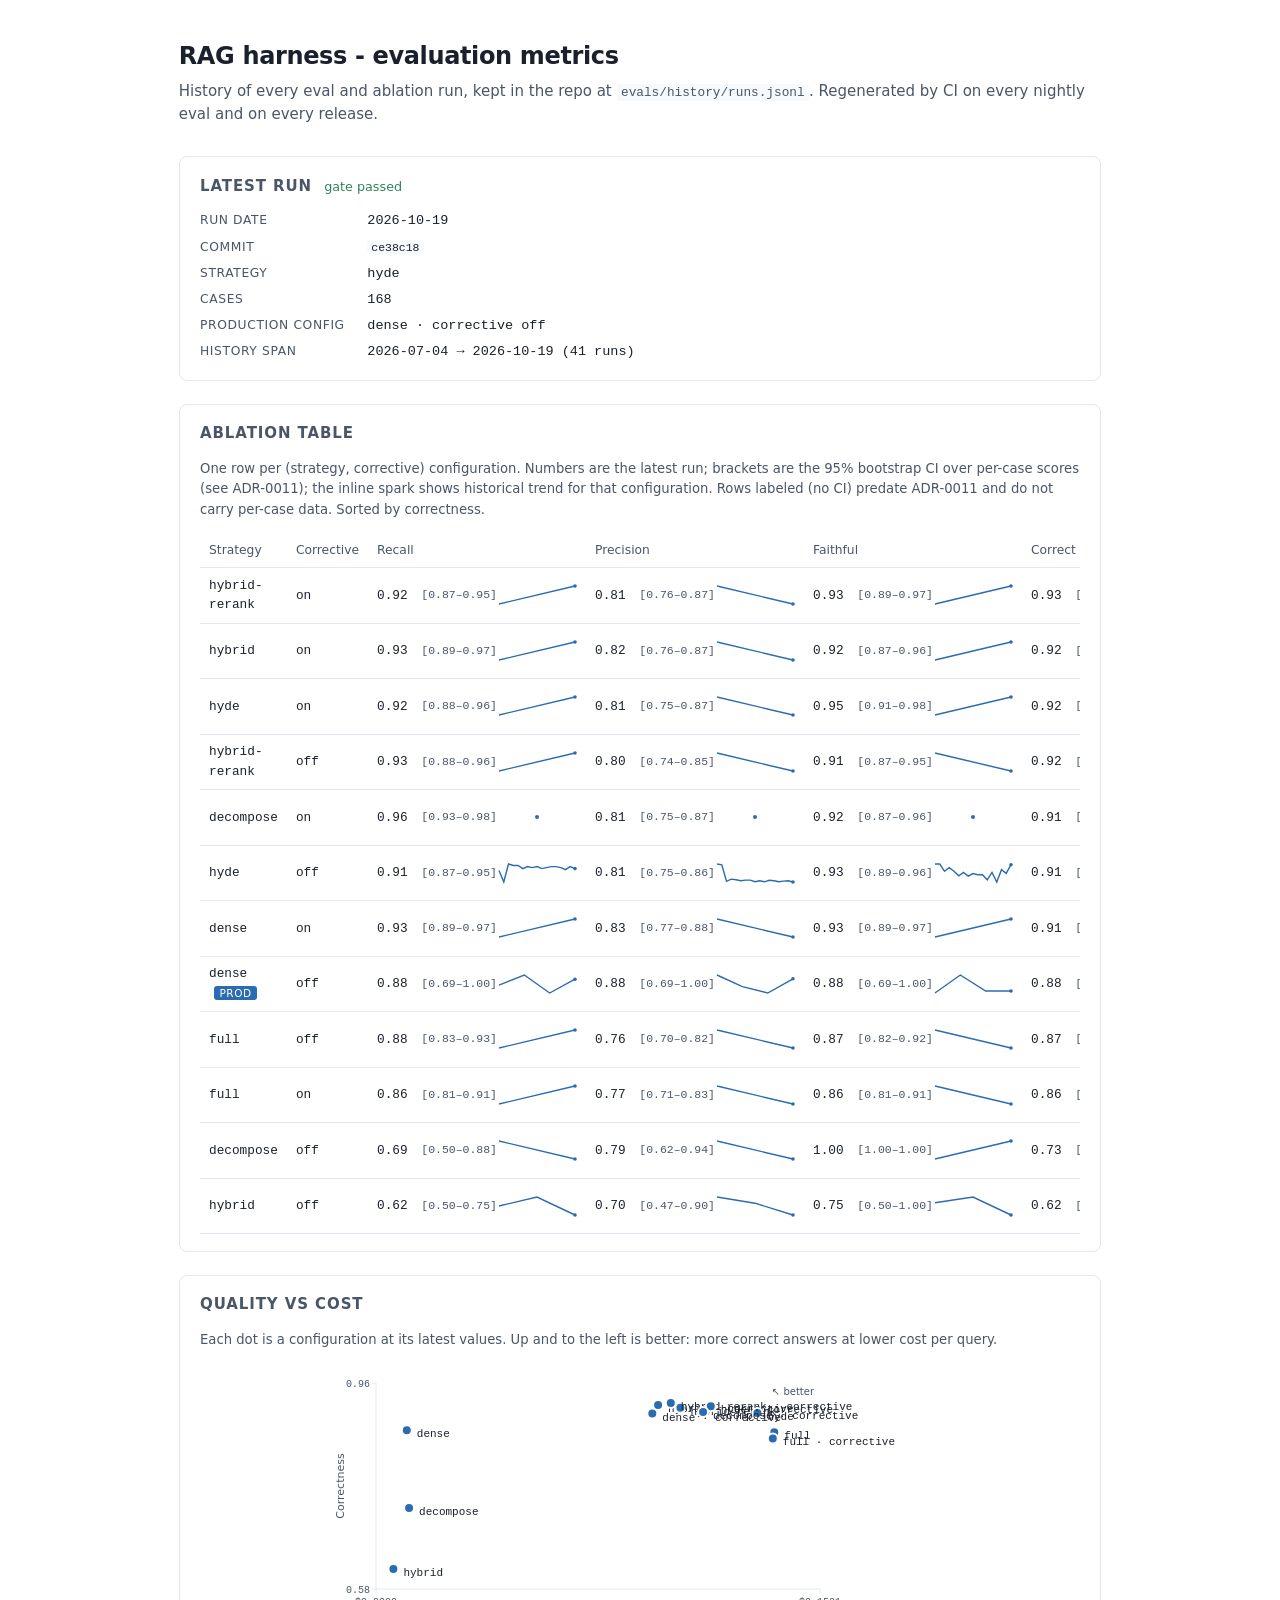
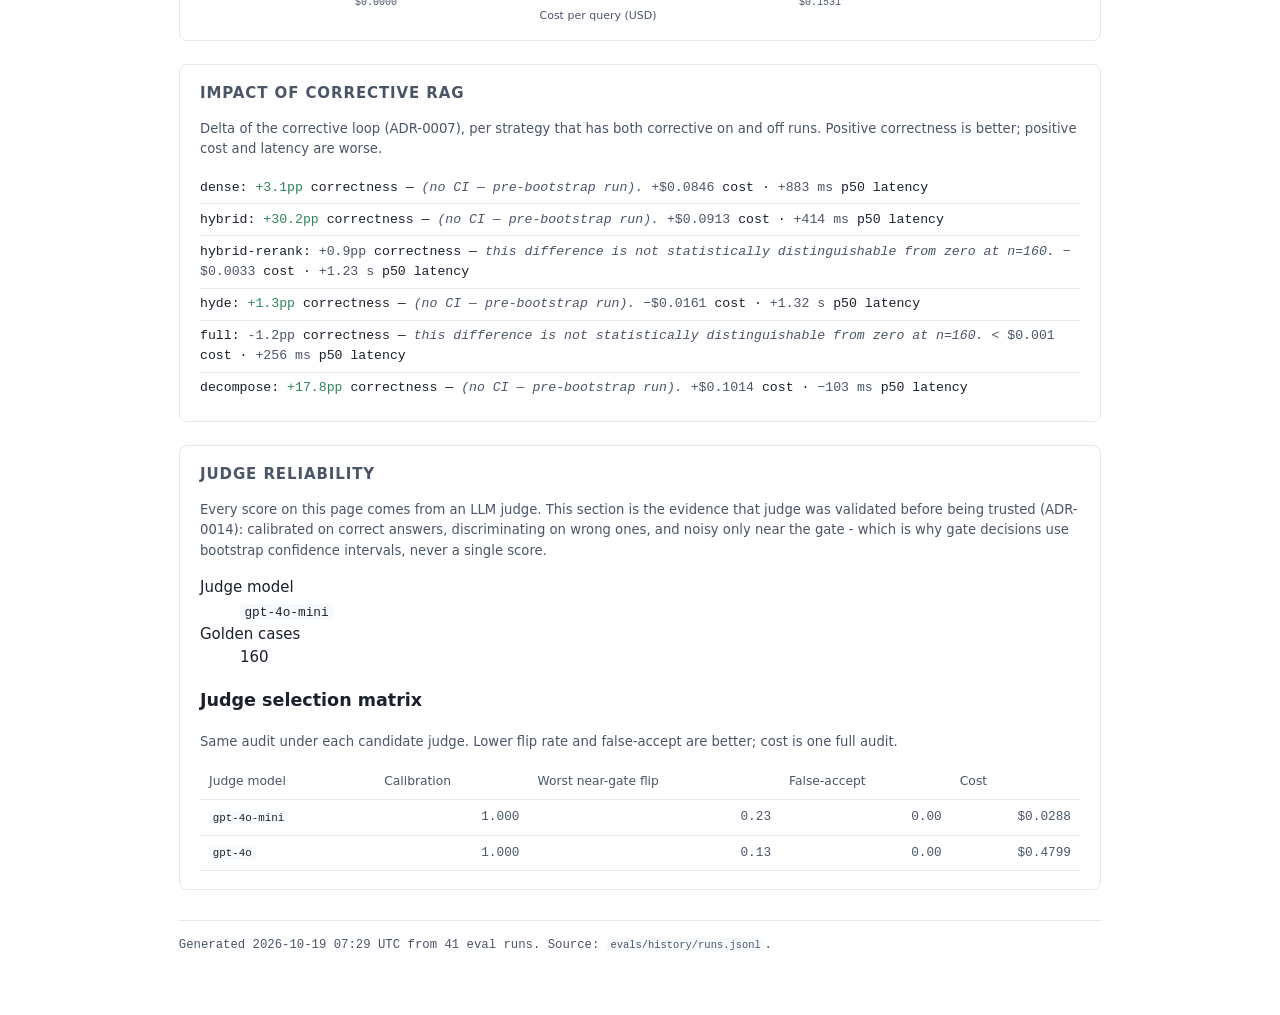
==== commit a6ca0a78: "chore(metrics): regenerate metrics page [skip ci]" ====
--- a/docs/metrics/index.html
+++ b/docs/metrics/index.html
@@ -83,8 +83,8 @@
 <h1>RAG harness - evaluation metrics</h1>
 <p class="tagline">History of every eval and ablation run, kept in the repo at <code>evals/history/runs.jsonl</code>. Regenerated by CI on every nightly eval and on every release.</p>
 </header>
-<section class="card headline"><h2>Latest run <span class="gate-pass">gate passed</span></h2><dl class="grid"><dt>Run date</dt><dd>2026-10-12</dd><dt>Commit</dt><dd><code>cc423fa</code></dd><dt>Strategy</dt><dd>hyde</dd><dt>Cases</dt><dd>168</dd><dt>Production config</dt><dd>dense · corrective off</dd><dt>History span</dt><dd>2026-07-04 → 2026-10-12 (40 runs)</dd></dl></section><section class="card"><h2>Ablation table</h2><p class="muted">One row per (strategy, corrective) configuration. Numbers are the latest run; brackets are the 95% bootstrap CI over per-case scores (see ADR-0011); the inline spark shows historical trend for that configuration. Rows labeled (no CI) predate ADR-0011 and do not carry per-case data. Sorted by correctness.</p><div class="table-wrap"><table class="ablation"><thead><tr><th>Strategy</th><th>Corrective</th><th>Recall</th><th>Precision</th><th>Faithful</th><th>Correct</th><th>Relevancy</th><th>p50</th><th>p95</th><th>Cost</th><th>Runs</th></tr></thead><tbody><tr><td>hybrid-rerank</td><td>on</td><td class="num-cell"><span class="num">0.92</span> <span class="ci">[0.87–0.96]</span><svg class="spark" width="80" height="22" viewBox="0 0 80 22"><polyline fill="none" stroke="currentColor" stroke-width="1.4" points="2.0,20.0 78.0,2.0"/><circle cx="78.0" cy="2.0" r="1.8" fill="currentColor"/></svg></td><td class="num-cell"><span class="num">0.81</span> <span class="ci">[0.75–0.87]</span><svg class="spark" width="80" height="22" viewBox="0 0 80 22"><polyline fill="none" stroke="currentColor" stroke-width="1.4" points="2.0,2.0 78.0,20.0"/><circle cx="78.0" cy="20.0" r="1.8" fill="currentColor"/></svg></td><td class="num-cell"><span class="num">0.93</span> <span class="ci">[0.89–0.97]</span><svg class="spark" width="80" height="22" viewBox="0 0 80 22"><polyline fill="none" stroke="currentColor" stroke-width="1.4" points="2.0,20.0 78.0,2.0"/><circle cx="78.0" cy="2.0" r="1.8" fill="currentColor"/></svg></td><td class="num-cell"><span class="num">0.93</span> <span class="ci">[0.89–0.96]</span><svg class="spark" width="80" height="22" viewBox="0 0 80 22"><polyline fill="none" stroke="currentColor" stroke-width="1.4" points="2.0,20.0 78.0,2.0"/><circle cx="78.0" cy="2.0" r="1.8" fill="currentColor"/></svg></td><td class="num-cell"><span class="num">0.82</span> <span class="ci">[0.76–0.88]</span><svg class="spark" width="80" height="22" viewBox="0 0 80 22"><polyline fill="none" stroke="currentColor" stroke-width="1.4" points="2.0,2.0 78.0,20.0"/><circle cx="78.0" cy="20.0" r="1.8" fill="currentColor"/></svg></td><td class="num">5.84 s</td><td class="num">10.98 s</td><td class="num">$0.1016</td><td class="num">2</td></tr><tr><td>hybrid</td><td>on</td><td class="num-cell"><span class="num">0.93</span> <span class="ci">[0.89–0.97]</span><svg class="spark" width="80" height="22" viewBox="0 0 80 22"><polyline fill="none" stroke="currentColor" stroke-width="1.4" points="2.0,20.0 78.0,2.0"/><circle cx="78.0" cy="2.0" r="1.8" fill="currentColor"/></svg></td><td class="num-cell"><span class="num">0.82</span> <span class="ci">[0.76–0.87]</span><svg class="spark" width="80" height="22" viewBox="0 0 80 22"><polyline fill="none" stroke="currentColor" stroke-width="1.4" points="2.0,2.0 78.0,20.0"/><circle cx="78.0" cy="20.0" r="1.8" fill="currentColor"/></svg></td><td class="num-cell"><span class="num">0.92</span> <span class="ci">[0.88–0.96]</span><svg class="spark" width="80" height="22" viewBox="0 0 80 22"><polyline fill="none" stroke="currentColor" stroke-width="1.4" points="2.0,20.0 78.0,2.0"/><circle cx="78.0" cy="2.0" r="1.8" fill="currentColor"/></svg></td><td class="num-cell"><span class="num">0.92</span> <span class="ci">[0.89–0.95]</span><svg class="spark" width="80" height="22" viewBox="0 0 80 22"><polyline fill="none" stroke="currentColor" stroke-width="1.4" points="2.0,20.0 78.0,2.0"/><circle cx="78.0" cy="2.0" r="1.8" fill="currentColor"/></svg></td><td class="num-cell"><span class="num">0.82</span> <span class="ci">[0.76–0.88]</span><svg class="spark" width="80" height="22" viewBox="0 0 80 22"><polyline fill="none" stroke="currentColor" stroke-width="1.4" points="2.0,2.0 78.0,20.0"/><circle cx="78.0" cy="20.0" r="1.8" fill="currentColor"/></svg></td><td class="num">4.36 s</td><td class="num">7.77 s</td><td class="num">$0.0973</td><td class="num">2</td></tr><tr><td>hyde</td><td>on</td><td class="num-cell"><span class="num">0.92</span> <span class="ci">[0.87–0.96]</span><svg class="spark" width="80" height="22" viewBox="0 0 80 22"><polyline fill="none" stroke="currentColor" stroke-width="1.4" points="2.0,20.0 78.0,2.0"/><circle cx="78.0" cy="2.0" r="1.8" fill="currentColor"/></svg></td><td class="num-cell"><span class="num">0.81</span> <span class="ci">[0.75–0.87]</span><svg class="spark" width="80" height="22" viewBox="0 0 80 22"><polyline fill="none" stroke="currentColor" stroke-width="1.4" points="2.0,2.0 78.0,20.0"/><circle cx="78.0" cy="20.0" r="1.8" fill="currentColor"/></svg></td><td class="num-cell"><span class="num">0.95</span> <span class="ci">[0.91–0.98]</span><svg class="spark" width="80" height="22" viewBox="0 0 80 22"><polyline fill="none" stroke="currentColor" stroke-width="1.4" points="2.0,20.0 78.0,2.0"/><circle cx="78.0" cy="2.0" r="1.8" fill="currentColor"/></svg></td><td class="num-cell"><span class="num">0.92</span> <span class="ci">[0.88–0.95]</span><svg class="spark" width="80" height="22" viewBox="0 0 80 22"><polyline fill="none" stroke="currentColor" stroke-width="1.4" points="2.0,20.0 78.0,2.0"/><circle cx="78.0" cy="2.0" r="1.8" fill="currentColor"/></svg></td><td class="num-cell"><span class="num">0.81</span> <span class="ci">[0.75–0.87]</span><svg class="spark" width="80" height="22" viewBox="0 0 80 22"><polyline fill="none" stroke="currentColor" stroke-width="1.4" points="2.0,2.0 78.0,20.0"/><circle cx="78.0" cy="20.0" r="1.8" fill="currentColor"/></svg></td><td class="num">6.00 s</td><td class="num">10.53 s</td><td class="num">$0.1154</td><td class="num">2</td></tr><tr><td>hybrid-rerank</td><td>off</td><td class="num-cell"><span class="num">0.93</span> <span class="ci">[0.88–0.96]</span><svg class="spark" width="80" height="22" viewBox="0 0 80 22"><polyline fill="none" stroke="currentColor" stroke-width="1.4" points="2.0,20.0 78.0,2.0"/><circle cx="78.0" cy="2.0" r="1.8" fill="currentColor"/></svg></td><td class="num-cell"><span class="num">0.80</span> <span class="ci">[0.74–0.86]</span><svg class="spark" width="80" height="22" viewBox="0 0 80 22"><polyline fill="none" stroke="currentColor" stroke-width="1.4" points="2.0,2.0 78.0,20.0"/><circle cx="78.0" cy="20.0" r="1.8" fill="currentColor"/></svg></td><td class="num-cell"><span class="num">0.91</span> <span class="ci">[0.87–0.95]</span><svg class="spark" width="80" height="22" viewBox="0 0 80 22"><polyline fill="none" stroke="currentColor" stroke-width="1.4" points="2.0,2.0 78.0,20.0"/><circle cx="78.0" cy="20.0" r="1.8" fill="currentColor"/></svg></td><td class="num-cell"><span class="num">0.92</span> <span class="ci">[0.88–0.95]</span><svg class="spark" width="80" height="22" viewBox="0 0 80 22"><polyline fill="none" stroke="currentColor" stroke-width="1.4" points="2.0,20.0 78.0,2.0"/><circle cx="78.0" cy="2.0" r="1.8" fill="currentColor"/></svg></td><td class="num-cell"><span class="num">0.82</span> <span class="ci">[0.76–0.88]</span><svg class="spark" width="80" height="22" viewBox="0 0 80 22"><polyline fill="none" stroke="currentColor" stroke-width="1.4" points="2.0,2.0 78.0,20.0"/><circle cx="78.0" cy="20.0" r="1.8" fill="currentColor"/></svg></td><td class="num">4.61 s</td><td class="num">8.70 s</td><td class="num">$0.1049</td><td class="num">2</td></tr><tr><td>hyde</td><td>off</td><td class="num-cell"><span class="num">0.92</span> <span class="ci">[0.88–0.96]</span><svg class="spark" width="80" height="22" viewBox="0 0 80 22"><polyline fill="none" stroke="currentColor" stroke-width="1.4" points="2.0,8.5 7.1,20.0 12.1,2.0 17.2,3.5 22.3,3.5 27.3,6.6 32.4,4.6 37.5,5.6 42.5,4.6 47.6,6.6 52.7,5.6 57.7,4.6 62.8,4.6 67.9,5.6 72.9,7.7 78.0,4.6"/><circle cx="78.0" cy="4.6" r="1.8" fill="currentColor"/></svg></td><td class="num-cell"><span class="num">0.82</span> <span class="ci">[0.76–0.87]</span><svg class="spark" width="80" height="22" viewBox="0 0 80 22"><polyline fill="none" stroke="currentColor" stroke-width="1.4" points="2.0,2.0 7.1,2.8 12.1,19.5 17.2,17.3 22.3,18.0 27.3,19.0 32.4,18.3 37.5,18.3 42.5,19.9 47.6,19.0 52.7,20.0 57.7,18.5 62.8,19.0 67.9,19.9 72.9,19.3 78.0,18.9"/><circle cx="78.0" cy="18.9" r="1.8" fill="currentColor"/></svg></td><td class="num-cell"><span class="num">0.91</span> <span class="ci">[0.87–0.95]</span><svg class="spark" width="80" height="22" viewBox="0 0 80 22"><polyline fill="none" stroke="currentColor" stroke-width="1.4" points="2.0,2.0 7.1,2.0 12.1,9.3 17.2,5.7 22.3,9.2 27.3,13.8 32.4,10.4 37.5,14.1 42.5,11.6 47.6,12.8 52.7,12.8 57.7,17.8 62.8,10.4 67.9,20.0 72.9,7.7 78.0,11.4"/><circle cx="78.0" cy="11.4" r="1.8" fill="currentColor"/></svg></td><td class="num-cell"><span class="num">0.92</span> <span class="ci">[0.88–0.95]</span><svg class="spark" width="80" height="22" viewBox="0 0 80 22"><polyline fill="none" stroke="currentColor" stroke-width="1.4" points="2.0,16.9 7.1,20.0 12.1,4.0 17.2,2.0 22.3,3.6 27.3,7.4 32.4,6.1 37.5,10.1 42.5,7.6 47.6,6.1 52.7,8.8 57.7,8.0 62.8,7.9 67.9,8.8 72.9,7.3 78.0,3.9"/><circle cx="78.0" cy="3.9" r="1.8" fill="currentColor"/></svg></td><td class="num-cell"><span class="num">0.82</span> <span class="ci">[0.76–0.88]</span><svg class="spark" width="80" height="22" viewBox="0 0 80 22"><polyline fill="none" stroke="currentColor" stroke-width="1.4" points="2.0,2.0 7.1,2.0 12.1,18.8 17.2,16.8 22.3,17.6 27.3,19.6 32.4,18.4 37.5,18.8 42.5,18.0 47.6,19.2 52.7,20.0 57.7,20.0 62.8,18.4 67.9,20.0 72.9,18.4 78.0,18.0"/><circle cx="78.0" cy="18.0" r="1.8" fill="currentColor"/></svg></td><td class="num">4.73 s</td><td class="num">6.82 s</td><td class="num">$0.1309</td><td class="num">16</td></tr><tr><td>decompose</td><td>on</td><td class="num-cell"><span class="num">0.96</span> <span class="ci">[0.92–0.99]</span><svg class="spark" width="80" height="22" viewBox="0 0 80 22"><circle cx="40.0" cy="11.0" r="2" fill="currentColor"/></svg></td><td class="num-cell"><span class="num">0.81</span> <span class="ci">[0.75–0.86]</span><svg class="spark" width="80" height="22" viewBox="0 0 80 22"><circle cx="40.0" cy="11.0" r="2" fill="currentColor"/></svg></td><td class="num-cell"><span class="num">0.92</span> <span class="ci">[0.88–0.96]</span><svg class="spark" width="80" height="22" viewBox="0 0 80 22"><circle cx="40.0" cy="11.0" r="2" fill="currentColor"/></svg></td><td class="num-cell"><span class="num">0.91</span> <span class="ci">[0.87–0.94]</span><svg class="spark" width="80" height="22" viewBox="0 0 80 22"><circle cx="40.0" cy="11.0" r="2" fill="currentColor"/></svg></td><td class="num-cell"><span class="num">0.82</span> <span class="ci">[0.76–0.88]</span><svg class="spark" width="80" height="22" viewBox="0 0 80 22"><circle cx="40.0" cy="11.0" r="2" fill="currentColor"/></svg></td><td class="num">5.12 s</td><td class="num">9.63 s</td><td class="num">$0.1128</td><td class="num">1</td></tr><tr><td>dense</td><td>on</td><td class="num-cell"><span class="num">0.93</span> <span class="ci">[0.89–0.97]</span><svg class="spark" width="80" height="22" viewBox="0 0 80 22"><polyline fill="none" stroke="currentColor" stroke-width="1.4" points="2.0,20.0 78.0,2.0"/><circle cx="78.0" cy="2.0" r="1.8" fill="currentColor"/></svg></td><td class="num-cell"><span class="num">0.83</span> <span class="ci">[0.77–0.88]</span><svg class="spark" width="80" height="22" viewBox="0 0 80 22"><polyline fill="none" stroke="currentColor" stroke-width="1.4" points="2.0,2.0 78.0,20.0"/><circle cx="78.0" cy="20.0" r="1.8" fill="currentColor"/></svg></td><td class="num-cell"><span class="num">0.93</span> <span class="ci">[0.89–0.97]</span><svg class="spark" width="80" height="22" viewBox="0 0 80 22"><polyline fill="none" stroke="currentColor" stroke-width="1.4" points="2.0,20.0 78.0,2.0"/><circle cx="78.0" cy="2.0" r="1.8" fill="currentColor"/></svg></td><td class="num-cell"><span class="num">0.91</span> <span class="ci">[0.86–0.94]</span><svg class="spark" width="80" height="22" viewBox="0 0 80 22"><polyline fill="none" stroke="currentColor" stroke-width="1.4" points="2.0,20.0 78.0,2.0"/><circle cx="78.0" cy="2.0" r="1.8" fill="currentColor"/></svg></td><td class="num-cell"><span class="num">0.80</span> <span class="ci">[0.74–0.86]</span><svg class="spark" width="80" height="22" viewBox="0 0 80 22"><polyline fill="none" stroke="currentColor" stroke-width="1.4" points="2.0,2.0 78.0,20.0"/><circle cx="78.0" cy="20.0" r="1.8" fill="currentColor"/></svg></td><td class="num">4.70 s</td><td class="num">8.28 s</td><td class="num">$0.0953</td><td class="num">2</td></tr><tr><td>dense <span class="prod-badge" title="Current production config">prod</span></td><td>off</td><td class="num-cell"><span class="num">0.88</span> <span class="ci">[0.69–1.00]</span><svg class="spark" width="80" height="22" viewBox="0 0 80 22"><polyline fill="none" stroke="currentColor" stroke-width="1.4" points="2.0,12.2 27.3,2.0 52.7,20.0 78.0,6.2"/><circle cx="78.0" cy="6.2" r="1.8" fill="currentColor"/></svg></td><td class="num-cell"><span class="num">0.88</span> <span class="ci">[0.69–1.00]</span><svg class="spark" width="80" height="22" viewBox="0 0 80 22"><polyline fill="none" stroke="currentColor" stroke-width="1.4" points="2.0,2.0 27.3,13.6 52.7,20.0 78.0,5.8"/><circle cx="78.0" cy="5.8" r="1.8" fill="currentColor"/></svg></td><td class="num-cell"><span class="num">0.88</span> <span class="ci">[0.69–1.00]</span><svg class="spark" width="80" height="22" viewBox="0 0 80 22"><polyline fill="none" stroke="currentColor" stroke-width="1.4" points="2.0,20.0 27.3,2.0 52.7,18.0 78.0,18.0"/><circle cx="78.0" cy="18.0" r="1.8" fill="currentColor"/></svg></td><td class="num-cell"><span class="num">0.88</span> <span class="ci">[0.74–0.96]</span><svg class="spark" width="80" height="22" viewBox="0 0 80 22"><polyline fill="none" stroke="currentColor" stroke-width="1.4" points="2.0,11.9 27.3,2.0 52.7,20.0 78.0,4.3"/><circle cx="78.0" cy="4.3" r="1.8" fill="currentColor"/></svg></td><td class="num-cell"><span class="num">0.81</span> <span class="ci">[0.56–1.00]</span><svg class="spark" width="80" height="22" viewBox="0 0 80 22"><polyline fill="none" stroke="currentColor" stroke-width="1.4" points="2.0,5.6 27.3,3.8 52.7,20.0 78.0,2.0"/><circle cx="78.0" cy="2.0" r="1.8" fill="currentColor"/></svg></td><td class="num">3.82 s</td><td class="num">5.86 s</td><td class="num">$0.0106</td><td class="num">4</td></tr><tr><td>full</td><td>off</td><td class="num-cell"><span class="num">0.88</span> <span class="ci">[0.83–0.93]</span><svg class="spark" width="80" height="22" viewBox="0 0 80 22"><polyline fill="none" stroke="currentColor" stroke-width="1.4" points="2.0,20.0 78.0,2.0"/><circle cx="78.0" cy="2.0" r="1.8" fill="currentColor"/></svg></td><td class="num-cell"><span class="num">0.76</span> <span class="ci">[0.70–0.82]</span><svg class="spark" width="80" height="22" viewBox="0 0 80 22"><polyline fill="none" stroke="currentColor" stroke-width="1.4" points="2.0,2.0 78.0,20.0"/><circle cx="78.0" cy="20.0" r="1.8" fill="currentColor"/></svg></td><td class="num-cell"><span class="num">0.87</span> <span class="ci">[0.81–0.92]</span><svg class="spark" width="80" height="22" viewBox="0 0 80 22"><polyline fill="none" stroke="currentColor" stroke-width="1.4" points="2.0,2.0 78.0,20.0"/><circle cx="78.0" cy="20.0" r="1.8" fill="currentColor"/></svg></td><td class="num-cell"><span class="num">0.87</span> <span class="ci">[0.82–0.92]</span><svg class="spark" width="80" height="22" viewBox="0 0 80 22"><polyline fill="none" stroke="currentColor" stroke-width="1.4" points="2.0,2.0 78.0,20.0"/><circle cx="78.0" cy="20.0" r="1.8" fill="currentColor"/></svg></td><td class="num-cell"><span class="num">0.78</span> <span class="ci">[0.71–0.84]</span><svg class="spark" width="80" height="22" viewBox="0 0 80 22"><polyline fill="none" stroke="currentColor" stroke-width="1.4" points="2.0,2.0 78.0,20.0"/><circle cx="78.0" cy="20.0" r="1.8" fill="currentColor"/></svg></td><td class="num">8.24 s</td><td class="num">11.52 s</td><td class="num">$0.1373</td><td class="num">2</td></tr><tr><td>full</td><td>on</td><td class="num-cell"><span class="num">0.86</span> <span class="ci">[0.80–0.91]</span><svg class="spark" width="80" height="22" viewBox="0 0 80 22"><polyline fill="none" stroke="currentColor" stroke-width="1.4" points="2.0,20.0 78.0,2.0"/><circle cx="78.0" cy="2.0" r="1.8" fill="currentColor"/></svg></td><td class="num-cell"><span class="num">0.77</span> <span class="ci">[0.70–0.82]</span><svg class="spark" width="80" height="22" viewBox="0 0 80 22"><polyline fill="none" stroke="currentColor" stroke-width="1.4" points="2.0,2.0 78.0,20.0"/><circle cx="78.0" cy="20.0" r="1.8" fill="currentColor"/></svg></td><td class="num-cell"><span class="num">0.86</span> <span class="ci">[0.80–0.91]</span><svg class="spark" width="80" height="22" viewBox="0 0 80 22"><polyline fill="none" stroke="currentColor" stroke-width="1.4" points="2.0,2.0 78.0,20.0"/><circle cx="78.0" cy="20.0" r="1.8" fill="currentColor"/></svg></td><td class="num-cell"><span class="num">0.86</span> <span class="ci">[0.81–0.91]</span><svg class="spark" width="80" height="22" viewBox="0 0 80 22"><polyline fill="none" stroke="currentColor" stroke-width="1.4" points="2.0,20.0 78.0,2.0"/><circle cx="78.0" cy="2.0" r="1.8" fill="currentColor"/></svg></td><td class="num-cell"><span class="num">0.77</span> <span class="ci">[0.70–0.84]</span><svg class="spark" width="80" height="22" viewBox="0 0 80 22"><polyline fill="none" stroke="currentColor" stroke-width="1.4" points="2.0,2.0 78.0,20.0"/><circle cx="78.0" cy="20.0" r="1.8" fill="currentColor"/></svg></td><td class="num">8.50 s</td><td class="num">12.29 s</td><td class="num">$0.1368</td><td class="num">2</td></tr><tr><td>decompose</td><td>off</td><td class="num-cell"><span class="num">0.69</span> <span class="ci">[0.50–0.88]</span><svg class="spark" width="80" height="22" viewBox="0 0 80 22"><polyline fill="none" stroke="currentColor" stroke-width="1.4" points="2.0,2.0 78.0,20.0"/><circle cx="78.0" cy="20.0" r="1.8" fill="currentColor"/></svg></td><td class="num-cell"><span class="num">0.79</span> <span class="ci">[0.62–0.94]</span><svg class="spark" width="80" height="22" viewBox="0 0 80 22"><polyline fill="none" stroke="currentColor" stroke-width="1.4" points="2.0,2.0 78.0,20.0"/><circle cx="78.0" cy="20.0" r="1.8" fill="currentColor"/></svg></td><td class="num-cell"><span class="num">1.00</span> <span class="ci">[1.00–1.00]</span><svg class="spark" width="80" height="22" viewBox="0 0 80 22"><polyline fill="none" stroke="currentColor" stroke-width="1.4" points="2.0,20.0 78.0,2.0"/><circle cx="78.0" cy="2.0" r="1.8" fill="currentColor"/></svg></td><td class="num-cell"><span class="num">0.73</span> <span class="ci">[0.51–0.86]</span><svg class="spark" width="80" height="22" viewBox="0 0 80 22"><polyline fill="none" stroke="currentColor" stroke-width="1.4" points="2.0,2.0 78.0,20.0"/><circle cx="78.0" cy="20.0" r="1.8" fill="currentColor"/></svg></td><td class="num-cell"><span class="num">0.88</span> <span class="ci">[0.62–1.00]</span><svg class="spark" width="80" height="22" viewBox="0 0 80 22"><polyline fill="none" stroke="currentColor" stroke-width="1.4" points="2.0,20.0 78.0,2.0"/><circle cx="78.0" cy="2.0" r="1.8" fill="currentColor"/></svg></td><td class="num">5.22 s</td><td class="num">5.90 s</td><td class="num">$0.0114</td><td class="num">2</td></tr><tr><td>hybrid</td><td>off</td><td class="num-cell"><span class="num">0.62</span> <span class="ci">[0.50–0.75]</span><svg class="spark" width="80" height="22" viewBox="0 0 80 22"><polyline fill="none" stroke="currentColor" stroke-width="1.4" points="2.0,11.0 40.0,2.0 78.0,20.0"/><circle cx="78.0" cy="20.0" r="1.8" fill="currentColor"/></svg></td><td class="num-cell"><span class="num">0.70</span> <span class="ci">[0.45–0.90]</span><svg class="spark" width="80" height="22" viewBox="0 0 80 22"><polyline fill="none" stroke="currentColor" stroke-width="1.4" points="2.0,2.0 40.0,8.2 78.0,20.0"/><circle cx="78.0" cy="20.0" r="1.8" fill="currentColor"/></svg></td><td class="num-cell"><span class="num">0.75</span> <span class="ci">[0.38–1.00]</span><svg class="spark" width="80" height="22" viewBox="0 0 80 22"><polyline fill="none" stroke="currentColor" stroke-width="1.4" points="2.0,7.7 40.0,2.0 78.0,20.0"/><circle cx="78.0" cy="20.0" r="1.8" fill="currentColor"/></svg></td><td class="num-cell"><span class="num">0.62</span> <span class="ci">[0.33–0.85]</span><svg class="spark" width="80" height="22" viewBox="0 0 80 22"><polyline fill="none" stroke="currentColor" stroke-width="1.4" points="2.0,11.8 40.0,2.0 78.0,20.0"/><circle cx="78.0" cy="20.0" r="1.8" fill="currentColor"/></svg></td><td class="num-cell"><span class="num">0.75</span> <span class="ci">[0.38–1.00]</span><svg class="spark" width="80" height="22" viewBox="0 0 80 22"><polyline fill="none" stroke="currentColor" stroke-width="1.4" points="2.0,2.0 40.0,8.4 78.0,20.0"/><circle cx="78.0" cy="20.0" r="1.8" fill="currentColor"/></svg></td><td class="num">3.95 s</td><td class="num">6.30 s</td><td class="num">$0.0060</td><td class="num">3</td></tr></tbody></table></div></section><section class="card"><h2>Quality vs cost</h2><p class="muted">Each dot is a configuration at its latest values. Up and to the left is better: more correct answers at lower cost per query.</p><svg class="scatter" width="620" height="260" viewBox="0 0 620 260" role="img" aria-label="Quality (correctness) vs cost per query, per configuration"><line x1="46" y1="226" x2="490" y2="226" class="axis"/><line x1="46" y1="20" x2="46" y2="226" class="axis"/><line x1="46.0" y1="226" x2="46.0" y2="230" class="axis"/><text x="46.0" y="242" class="tick-label tick-x">$0.0000</text><line x1="490.0" y1="226" x2="490.0" y2="230" class="axis"/><text x="490.0" y="242" class="tick-label tick-x">$0.1531</text><line x1="42" y1="226.0" x2="46" y2="226.0" class="axis"/><text x="40" y="230.0" class="tick-label tick-y">0.58</text><line x1="42" y1="20.0" x2="46" y2="20.0" class="axis"/><text x="40" y="24.0" class="tick-label tick-y">0.96</text><text x="268" y="256" class="axis-label">Cost per query (USD)</text><text x="14" y="123" class="axis-label" transform="rotate(-90 14 123)">Correctness</text><text x="484" y="32" class="guide-label">↖ better</text><g class="dot"><circle cx="76.8" cy="67.2" r="5" /><text x="86.8" y="71.2" class="dot-label">dense</text></g><g class="dot"><circle cx="322.3" cy="50.6" r="5" /><text x="332.3" y="54.6" class="dot-label">dense · corrective</text></g><g class="dot"><circle cx="63.4" cy="206.1" r="5" /><text x="73.4" y="210.1" class="dot-label">hybrid</text></g><g class="dot"><circle cx="328.1" cy="42.1" r="5" /><text x="338.1" y="46.1" class="dot-label">hybrid · corrective</text></g><g class="dot"><circle cx="350.4" cy="44.7" r="5" /><text x="360.4" y="48.7" class="dot-label">hybrid-rerank</text></g><g class="dot"><circle cx="340.8" cy="39.9" r="5" /><text x="350.8" y="43.9" class="dot-label">hybrid-rerank · corrective</text></g><g class="dot"><circle cx="425.7" cy="45.1" r="5" /><text x="435.7" y="49.1" class="dot-label">hyde</text></g><g class="dot"><circle cx="380.8" cy="43.2" r="5" /><text x="390.8" y="47.2" class="dot-label">hyde · corrective</text></g><g class="dot"><circle cx="444.3" cy="69.2" r="5" /><text x="454.3" y="73.2" class="dot-label">full</text></g><g class="dot"><circle cx="442.8" cy="75.5" r="5" /><text x="452.8" y="79.5" class="dot-label">full · corrective</text></g><g class="dot"><circle cx="79.1" cy="145.1" r="5" /><text x="89.1" y="149.1" class="dot-label">decompose</text></g><g class="dot"><circle cx="373.1" cy="48.9" r="5" /><text x="383.1" y="52.9" class="dot-label">decompose · corrective</text></g></svg></section><section class="card"><h2>Impact of corrective RAG</h2><p class="muted">Delta of the corrective loop (ADR-0007), per strategy that has both corrective on and off runs. Positive correctness is better; positive cost and latency are worse.</p><ul class="corrective-list"><li><span class="strategy-name">dense</span>: <span class="delta correct-delta">+3.1pp</span> correctness &mdash; <em class="ci-note">(no CI &mdash; pre-bootstrap run).</em> <span class="delta">+$0.0846</span> cost &middot; <span class="delta">+883 ms</span> p50 latency</li><li><span class="strategy-name">hybrid</span>: <span class="delta correct-delta">+30.2pp</span> correctness &mdash; <em class="ci-note">(no CI &mdash; pre-bootstrap run).</em> <span class="delta">+$0.0913</span> cost &middot; <span class="delta">+414 ms</span> p50 latency</li><li><span class="strategy-name">hybrid-rerank</span>: <span class="delta indeterminate-delta">+0.9pp</span> correctness &mdash; <em class="ci-note">this difference is not statistically distinguishable from zero at n=160.</em> <span class="delta">−$0.0033</span> cost &middot; <span class="delta">+1.23 s</span> p50 latency</li><li><span class="strategy-name">hyde</span>: <span class="delta correct-delta">+0.4pp</span> correctness &mdash; <em class="ci-note">(no CI &mdash; pre-bootstrap run).</em> <span class="delta">−$0.0155</span> cost &middot; <span class="delta">+1.28 s</span> p50 latency</li><li><span class="strategy-name">full</span>: <span class="delta indeterminate-delta">-1.2pp</span> correctness &mdash; <em class="ci-note">this difference is not statistically distinguishable from zero at n=160.</em> <span class="delta">&lt; $0.001</span> cost &middot; <span class="delta">+256 ms</span> p50 latency</li><li><span class="strategy-name">decompose</span>: <span class="delta correct-delta">+17.8pp</span> correctness &mdash; <em class="ci-note">(no CI &mdash; pre-bootstrap run).</em> <span class="delta">+$0.1014</span> cost &middot; <span class="delta">−103 ms</span> p50 latency</li></ul></section><section class="card"><h2>Judge reliability</h2><p class="muted">Every score on this page comes from an LLM judge. This section is the evidence that judge was validated before being trusted (ADR-0014): calibrated on correct answers, discriminating on wrong ones, and noisy only near the gate - which is why gate decisions use bootstrap confidence intervals, never a single score.</p><dl class="grid"><dt>Judge model</dt><dd><code>gpt-4o-mini</code></dd><dt>Golden cases</dt><dd>160</dd></dl><h3>Judge selection matrix</h3><p class="muted">Same audit under each candidate judge. Lower flip rate and false-accept are better; cost is one full audit.</p><div class="table-wrap"><table class="ablation"><thead><tr><th>Judge model</th><th>Calibration</th><th>Worst near-gate flip</th><th>False-accept</th><th>Cost</th></tr></thead><tbody><tr><td><code>gpt-4o-mini</code></td><td class="num">1.000</td><td class="num">0.23</td><td class="num">0.00</td><td class="num">$0.0288</td></tr><tr><td><code>gpt-4o</code></td><td class="num">1.000</td><td class="num">0.13</td><td class="num">0.00</td><td class="num">$0.4799</td></tr></tbody></table></div></section>
-<footer class="site-footer">Generated 2026-10-12 08:46 UTC from 40 eval runs. Source: <code>evals/history/runs.jsonl</code>.</footer>
+<section class="card headline"><h2>Latest run <span class="gate-pass">gate passed</span></h2><dl class="grid"><dt>Run date</dt><dd>2026-10-19</dd><dt>Commit</dt><dd><code>ce38c18</code></dd><dt>Strategy</dt><dd>hyde</dd><dt>Cases</dt><dd>168</dd><dt>Production config</dt><dd>dense · corrective off</dd><dt>History span</dt><dd>2026-07-04 → 2026-10-19 (41 runs)</dd></dl></section><section class="card"><h2>Ablation table</h2><p class="muted">One row per (strategy, corrective) configuration. Numbers are the latest run; brackets are the 95% bootstrap CI over per-case scores (see ADR-0011); the inline spark shows historical trend for that configuration. Rows labeled (no CI) predate ADR-0011 and do not carry per-case data. Sorted by correctness.</p><div class="table-wrap"><table class="ablation"><thead><tr><th>Strategy</th><th>Corrective</th><th>Recall</th><th>Precision</th><th>Faithful</th><th>Correct</th><th>Relevancy</th><th>p50</th><th>p95</th><th>Cost</th><th>Runs</th></tr></thead><tbody><tr><td>hybrid-rerank</td><td>on</td><td class="num-cell"><span class="num">0.92</span> <span class="ci">[0.87–0.95]</span><svg class="spark" width="80" height="22" viewBox="0 0 80 22"><polyline fill="none" stroke="currentColor" stroke-width="1.4" points="2.0,20.0 78.0,2.0"/><circle cx="78.0" cy="2.0" r="1.8" fill="currentColor"/></svg></td><td class="num-cell"><span class="num">0.81</span> <span class="ci">[0.76–0.87]</span><svg class="spark" width="80" height="22" viewBox="0 0 80 22"><polyline fill="none" stroke="currentColor" stroke-width="1.4" points="2.0,2.0 78.0,20.0"/><circle cx="78.0" cy="20.0" r="1.8" fill="currentColor"/></svg></td><td class="num-cell"><span class="num">0.93</span> <span class="ci">[0.89–0.97]</span><svg class="spark" width="80" height="22" viewBox="0 0 80 22"><polyline fill="none" stroke="currentColor" stroke-width="1.4" points="2.0,20.0 78.0,2.0"/><circle cx="78.0" cy="2.0" r="1.8" fill="currentColor"/></svg></td><td class="num-cell"><span class="num">0.93</span> <span class="ci">[0.89–0.96]</span><svg class="spark" width="80" height="22" viewBox="0 0 80 22"><polyline fill="none" stroke="currentColor" stroke-width="1.4" points="2.0,20.0 78.0,2.0"/><circle cx="78.0" cy="2.0" r="1.8" fill="currentColor"/></svg></td><td class="num-cell"><span class="num">0.82</span> <span class="ci">[0.76–0.88]</span><svg class="spark" width="80" height="22" viewBox="0 0 80 22"><polyline fill="none" stroke="currentColor" stroke-width="1.4" points="2.0,2.0 78.0,20.0"/><circle cx="78.0" cy="20.0" r="1.8" fill="currentColor"/></svg></td><td class="num">5.84 s</td><td class="num">10.98 s</td><td class="num">$0.1016</td><td class="num">2</td></tr><tr><td>hybrid</td><td>on</td><td class="num-cell"><span class="num">0.93</span> <span class="ci">[0.89–0.97]</span><svg class="spark" width="80" height="22" viewBox="0 0 80 22"><polyline fill="none" stroke="currentColor" stroke-width="1.4" points="2.0,20.0 78.0,2.0"/><circle cx="78.0" cy="2.0" r="1.8" fill="currentColor"/></svg></td><td class="num-cell"><span class="num">0.82</span> <span class="ci">[0.76–0.87]</span><svg class="spark" width="80" height="22" viewBox="0 0 80 22"><polyline fill="none" stroke="currentColor" stroke-width="1.4" points="2.0,2.0 78.0,20.0"/><circle cx="78.0" cy="20.0" r="1.8" fill="currentColor"/></svg></td><td class="num-cell"><span class="num">0.92</span> <span class="ci">[0.87–0.96]</span><svg class="spark" width="80" height="22" viewBox="0 0 80 22"><polyline fill="none" stroke="currentColor" stroke-width="1.4" points="2.0,20.0 78.0,2.0"/><circle cx="78.0" cy="2.0" r="1.8" fill="currentColor"/></svg></td><td class="num-cell"><span class="num">0.92</span> <span class="ci">[0.88–0.95]</span><svg class="spark" width="80" height="22" viewBox="0 0 80 22"><polyline fill="none" stroke="currentColor" stroke-width="1.4" points="2.0,20.0 78.0,2.0"/><circle cx="78.0" cy="2.0" r="1.8" fill="currentColor"/></svg></td><td class="num-cell"><span class="num">0.82</span> <span class="ci">[0.76–0.88]</span><svg class="spark" width="80" height="22" viewBox="0 0 80 22"><polyline fill="none" stroke="currentColor" stroke-width="1.4" points="2.0,2.0 78.0,20.0"/><circle cx="78.0" cy="20.0" r="1.8" fill="currentColor"/></svg></td><td class="num">4.36 s</td><td class="num">7.77 s</td><td class="num">$0.0973</td><td class="num">2</td></tr><tr><td>hyde</td><td>on</td><td class="num-cell"><span class="num">0.92</span> <span class="ci">[0.88–0.96]</span><svg class="spark" width="80" height="22" viewBox="0 0 80 22"><polyline fill="none" stroke="currentColor" stroke-width="1.4" points="2.0,20.0 78.0,2.0"/><circle cx="78.0" cy="2.0" r="1.8" fill="currentColor"/></svg></td><td class="num-cell"><span class="num">0.81</span> <span class="ci">[0.75–0.87]</span><svg class="spark" width="80" height="22" viewBox="0 0 80 22"><polyline fill="none" stroke="currentColor" stroke-width="1.4" points="2.0,2.0 78.0,20.0"/><circle cx="78.0" cy="20.0" r="1.8" fill="currentColor"/></svg></td><td class="num-cell"><span class="num">0.95</span> <span class="ci">[0.91–0.98]</span><svg class="spark" width="80" height="22" viewBox="0 0 80 22"><polyline fill="none" stroke="currentColor" stroke-width="1.4" points="2.0,20.0 78.0,2.0"/><circle cx="78.0" cy="2.0" r="1.8" fill="currentColor"/></svg></td><td class="num-cell"><span class="num">0.92</span> <span class="ci">[0.88–0.95]</span><svg class="spark" width="80" height="22" viewBox="0 0 80 22"><polyline fill="none" stroke="currentColor" stroke-width="1.4" points="2.0,20.0 78.0,2.0"/><circle cx="78.0" cy="2.0" r="1.8" fill="currentColor"/></svg></td><td class="num-cell"><span class="num">0.81</span> <span class="ci">[0.75–0.88]</span><svg class="spark" width="80" height="22" viewBox="0 0 80 22"><polyline fill="none" stroke="currentColor" stroke-width="1.4" points="2.0,2.0 78.0,20.0"/><circle cx="78.0" cy="20.0" r="1.8" fill="currentColor"/></svg></td><td class="num">6.00 s</td><td class="num">10.53 s</td><td class="num">$0.1154</td><td class="num">2</td></tr><tr><td>hybrid-rerank</td><td>off</td><td class="num-cell"><span class="num">0.93</span> <span class="ci">[0.88–0.96]</span><svg class="spark" width="80" height="22" viewBox="0 0 80 22"><polyline fill="none" stroke="currentColor" stroke-width="1.4" points="2.0,20.0 78.0,2.0"/><circle cx="78.0" cy="2.0" r="1.8" fill="currentColor"/></svg></td><td class="num-cell"><span class="num">0.80</span> <span class="ci">[0.74–0.85]</span><svg class="spark" width="80" height="22" viewBox="0 0 80 22"><polyline fill="none" stroke="currentColor" stroke-width="1.4" points="2.0,2.0 78.0,20.0"/><circle cx="78.0" cy="20.0" r="1.8" fill="currentColor"/></svg></td><td class="num-cell"><span class="num">0.91</span> <span class="ci">[0.87–0.95]</span><svg class="spark" width="80" height="22" viewBox="0 0 80 22"><polyline fill="none" stroke="currentColor" stroke-width="1.4" points="2.0,2.0 78.0,20.0"/><circle cx="78.0" cy="20.0" r="1.8" fill="currentColor"/></svg></td><td class="num-cell"><span class="num">0.92</span> <span class="ci">[0.88–0.95]</span><svg class="spark" width="80" height="22" viewBox="0 0 80 22"><polyline fill="none" stroke="currentColor" stroke-width="1.4" points="2.0,20.0 78.0,2.0"/><circle cx="78.0" cy="2.0" r="1.8" fill="currentColor"/></svg></td><td class="num-cell"><span class="num">0.82</span> <span class="ci">[0.76–0.88]</span><svg class="spark" width="80" height="22" viewBox="0 0 80 22"><polyline fill="none" stroke="currentColor" stroke-width="1.4" points="2.0,2.0 78.0,20.0"/><circle cx="78.0" cy="20.0" r="1.8" fill="currentColor"/></svg></td><td class="num">4.61 s</td><td class="num">8.70 s</td><td class="num">$0.1049</td><td class="num">2</td></tr><tr><td>decompose</td><td>on</td><td class="num-cell"><span class="num">0.96</span> <span class="ci">[0.93–0.98]</span><svg class="spark" width="80" height="22" viewBox="0 0 80 22"><circle cx="40.0" cy="11.0" r="2" fill="currentColor"/></svg></td><td class="num-cell"><span class="num">0.81</span> <span class="ci">[0.75–0.87]</span><svg class="spark" width="80" height="22" viewBox="0 0 80 22"><circle cx="40.0" cy="11.0" r="2" fill="currentColor"/></svg></td><td class="num-cell"><span class="num">0.92</span> <span class="ci">[0.87–0.96]</span><svg class="spark" width="80" height="22" viewBox="0 0 80 22"><circle cx="40.0" cy="11.0" r="2" fill="currentColor"/></svg></td><td class="num-cell"><span class="num">0.91</span> <span class="ci">[0.87–0.94]</span><svg class="spark" width="80" height="22" viewBox="0 0 80 22"><circle cx="40.0" cy="11.0" r="2" fill="currentColor"/></svg></td><td class="num-cell"><span class="num">0.82</span> <span class="ci">[0.76–0.88]</span><svg class="spark" width="80" height="22" viewBox="0 0 80 22"><circle cx="40.0" cy="11.0" r="2" fill="currentColor"/></svg></td><td class="num">5.12 s</td><td class="num">9.63 s</td><td class="num">$0.1128</td><td class="num">1</td></tr><tr><td>hyde</td><td>off</td><td class="num-cell"><span class="num">0.91</span> <span class="ci">[0.87–0.95]</span><svg class="spark" width="80" height="22" viewBox="0 0 80 22"><polyline fill="none" stroke="currentColor" stroke-width="1.4" points="2.0,8.5 6.8,20.0 11.5,2.0 16.2,3.5 21.0,3.5 25.8,6.6 30.5,4.6 35.2,5.6 40.0,4.6 44.8,6.6 49.5,5.6 54.2,4.6 59.0,4.6 63.8,5.6 68.5,7.7 73.2,4.6 78.0,6.6"/><circle cx="78.0" cy="6.6" r="1.8" fill="currentColor"/></svg></td><td class="num-cell"><span class="num">0.81</span> <span class="ci">[0.75–0.86]</span><svg class="spark" width="80" height="22" viewBox="0 0 80 22"><polyline fill="none" stroke="currentColor" stroke-width="1.4" points="2.0,2.0 6.8,2.8 11.5,19.3 16.2,17.1 21.0,17.8 25.8,18.8 30.5,18.1 35.2,18.1 40.0,19.7 44.8,18.8 49.5,19.8 54.2,18.3 59.0,18.8 63.8,19.7 68.5,19.1 73.2,18.7 78.0,20.0"/><circle cx="78.0" cy="20.0" r="1.8" fill="currentColor"/></svg></td><td class="num-cell"><span class="num">0.93</span> <span class="ci">[0.89–0.96]</span><svg class="spark" width="80" height="22" viewBox="0 0 80 22"><polyline fill="none" stroke="currentColor" stroke-width="1.4" points="2.0,2.0 6.8,2.0 11.5,9.3 16.2,5.7 21.0,9.2 25.8,13.8 30.5,10.4 35.2,14.1 40.0,11.6 44.8,12.8 49.5,12.8 54.2,17.8 59.0,10.4 63.8,20.0 68.5,7.7 73.2,11.4 78.0,2.7"/><circle cx="78.0" cy="2.7" r="1.8" fill="currentColor"/></svg></td><td class="num-cell"><span class="num">0.91</span> <span class="ci">[0.87–0.94]</span><svg class="spark" width="80" height="22" viewBox="0 0 80 22"><polyline fill="none" stroke="currentColor" stroke-width="1.4" points="2.0,16.9 6.8,20.0 11.5,4.0 16.2,2.0 21.0,3.6 25.8,7.4 30.5,6.1 35.2,10.1 40.0,7.6 44.8,6.1 49.5,8.8 54.2,8.0 59.0,7.9 63.8,8.8 68.5,7.3 73.2,3.9 78.0,6.7"/><circle cx="78.0" cy="6.7" r="1.8" fill="currentColor"/></svg></td><td class="num-cell"><span class="num">0.81</span> <span class="ci">[0.75–0.87]</span><svg class="spark" width="80" height="22" viewBox="0 0 80 22"><polyline fill="none" stroke="currentColor" stroke-width="1.4" points="2.0,2.0 6.8,2.0 11.5,18.8 16.2,16.8 21.0,17.6 25.8,19.6 30.5,18.4 35.2,18.8 40.0,18.0 44.8,19.2 49.5,20.0 54.2,20.0 59.0,18.4 63.8,20.0 68.5,18.4 73.2,18.0 78.0,18.8"/><circle cx="78.0" cy="18.8" r="1.8" fill="currentColor"/></svg></td><td class="num">4.68 s</td><td class="num">6.28 s</td><td class="num">$0.1315</td><td class="num">17</td></tr><tr><td>dense</td><td>on</td><td class="num-cell"><span class="num">0.93</span> <span class="ci">[0.89–0.97]</span><svg class="spark" width="80" height="22" viewBox="0 0 80 22"><polyline fill="none" stroke="currentColor" stroke-width="1.4" points="2.0,20.0 78.0,2.0"/><circle cx="78.0" cy="2.0" r="1.8" fill="currentColor"/></svg></td><td class="num-cell"><span class="num">0.83</span> <span class="ci">[0.77–0.88]</span><svg class="spark" width="80" height="22" viewBox="0 0 80 22"><polyline fill="none" stroke="currentColor" stroke-width="1.4" points="2.0,2.0 78.0,20.0"/><circle cx="78.0" cy="20.0" r="1.8" fill="currentColor"/></svg></td><td class="num-cell"><span class="num">0.93</span> <span class="ci">[0.89–0.97]</span><svg class="spark" width="80" height="22" viewBox="0 0 80 22"><polyline fill="none" stroke="currentColor" stroke-width="1.4" points="2.0,20.0 78.0,2.0"/><circle cx="78.0" cy="2.0" r="1.8" fill="currentColor"/></svg></td><td class="num-cell"><span class="num">0.91</span> <span class="ci">[0.86–0.95]</span><svg class="spark" width="80" height="22" viewBox="0 0 80 22"><polyline fill="none" stroke="currentColor" stroke-width="1.4" points="2.0,20.0 78.0,2.0"/><circle cx="78.0" cy="2.0" r="1.8" fill="currentColor"/></svg></td><td class="num-cell"><span class="num">0.80</span> <span class="ci">[0.73–0.86]</span><svg class="spark" width="80" height="22" viewBox="0 0 80 22"><polyline fill="none" stroke="currentColor" stroke-width="1.4" points="2.0,2.0 78.0,20.0"/><circle cx="78.0" cy="20.0" r="1.8" fill="currentColor"/></svg></td><td class="num">4.70 s</td><td class="num">8.28 s</td><td class="num">$0.0953</td><td class="num">2</td></tr><tr><td>dense <span class="prod-badge" title="Current production config">prod</span></td><td>off</td><td class="num-cell"><span class="num">0.88</span> <span class="ci">[0.69–1.00]</span><svg class="spark" width="80" height="22" viewBox="0 0 80 22"><polyline fill="none" stroke="currentColor" stroke-width="1.4" points="2.0,12.2 27.3,2.0 52.7,20.0 78.0,6.2"/><circle cx="78.0" cy="6.2" r="1.8" fill="currentColor"/></svg></td><td class="num-cell"><span class="num">0.88</span> <span class="ci">[0.69–1.00]</span><svg class="spark" width="80" height="22" viewBox="0 0 80 22"><polyline fill="none" stroke="currentColor" stroke-width="1.4" points="2.0,2.0 27.3,13.6 52.7,20.0 78.0,5.8"/><circle cx="78.0" cy="5.8" r="1.8" fill="currentColor"/></svg></td><td class="num-cell"><span class="num">0.88</span> <span class="ci">[0.69–1.00]</span><svg class="spark" width="80" height="22" viewBox="0 0 80 22"><polyline fill="none" stroke="currentColor" stroke-width="1.4" points="2.0,20.0 27.3,2.0 52.7,18.0 78.0,18.0"/><circle cx="78.0" cy="18.0" r="1.8" fill="currentColor"/></svg></td><td class="num-cell"><span class="num">0.88</span> <span class="ci">[0.74–0.97]</span><svg class="spark" width="80" height="22" viewBox="0 0 80 22"><polyline fill="none" stroke="currentColor" stroke-width="1.4" points="2.0,11.9 27.3,2.0 52.7,20.0 78.0,4.3"/><circle cx="78.0" cy="4.3" r="1.8" fill="currentColor"/></svg></td><td class="num-cell"><span class="num">0.81</span> <span class="ci">[0.62–1.00]</span><svg class="spark" width="80" height="22" viewBox="0 0 80 22"><polyline fill="none" stroke="currentColor" stroke-width="1.4" points="2.0,5.6 27.3,3.8 52.7,20.0 78.0,2.0"/><circle cx="78.0" cy="2.0" r="1.8" fill="currentColor"/></svg></td><td class="num">3.82 s</td><td class="num">5.86 s</td><td class="num">$0.0106</td><td class="num">4</td></tr><tr><td>full</td><td>off</td><td class="num-cell"><span class="num">0.88</span> <span class="ci">[0.83–0.93]</span><svg class="spark" width="80" height="22" viewBox="0 0 80 22"><polyline fill="none" stroke="currentColor" stroke-width="1.4" points="2.0,20.0 78.0,2.0"/><circle cx="78.0" cy="2.0" r="1.8" fill="currentColor"/></svg></td><td class="num-cell"><span class="num">0.76</span> <span class="ci">[0.70–0.82]</span><svg class="spark" width="80" height="22" viewBox="0 0 80 22"><polyline fill="none" stroke="currentColor" stroke-width="1.4" points="2.0,2.0 78.0,20.0"/><circle cx="78.0" cy="20.0" r="1.8" fill="currentColor"/></svg></td><td class="num-cell"><span class="num">0.87</span> <span class="ci">[0.82–0.92]</span><svg class="spark" width="80" height="22" viewBox="0 0 80 22"><polyline fill="none" stroke="currentColor" stroke-width="1.4" points="2.0,2.0 78.0,20.0"/><circle cx="78.0" cy="20.0" r="1.8" fill="currentColor"/></svg></td><td class="num-cell"><span class="num">0.87</span> <span class="ci">[0.83–0.91]</span><svg class="spark" width="80" height="22" viewBox="0 0 80 22"><polyline fill="none" stroke="currentColor" stroke-width="1.4" points="2.0,2.0 78.0,20.0"/><circle cx="78.0" cy="20.0" r="1.8" fill="currentColor"/></svg></td><td class="num-cell"><span class="num">0.78</span> <span class="ci">[0.71–0.84]</span><svg class="spark" width="80" height="22" viewBox="0 0 80 22"><polyline fill="none" stroke="currentColor" stroke-width="1.4" points="2.0,2.0 78.0,20.0"/><circle cx="78.0" cy="20.0" r="1.8" fill="currentColor"/></svg></td><td class="num">8.24 s</td><td class="num">11.52 s</td><td class="num">$0.1373</td><td class="num">2</td></tr><tr><td>full</td><td>on</td><td class="num-cell"><span class="num">0.86</span> <span class="ci">[0.81–0.91]</span><svg class="spark" width="80" height="22" viewBox="0 0 80 22"><polyline fill="none" stroke="currentColor" stroke-width="1.4" points="2.0,20.0 78.0,2.0"/><circle cx="78.0" cy="2.0" r="1.8" fill="currentColor"/></svg></td><td class="num-cell"><span class="num">0.77</span> <span class="ci">[0.71–0.83]</span><svg class="spark" width="80" height="22" viewBox="0 0 80 22"><polyline fill="none" stroke="currentColor" stroke-width="1.4" points="2.0,2.0 78.0,20.0"/><circle cx="78.0" cy="20.0" r="1.8" fill="currentColor"/></svg></td><td class="num-cell"><span class="num">0.86</span> <span class="ci">[0.81–0.91]</span><svg class="spark" width="80" height="22" viewBox="0 0 80 22"><polyline fill="none" stroke="currentColor" stroke-width="1.4" points="2.0,2.0 78.0,20.0"/><circle cx="78.0" cy="20.0" r="1.8" fill="currentColor"/></svg></td><td class="num-cell"><span class="num">0.86</span> <span class="ci">[0.81–0.91]</span><svg class="spark" width="80" height="22" viewBox="0 0 80 22"><polyline fill="none" stroke="currentColor" stroke-width="1.4" points="2.0,20.0 78.0,2.0"/><circle cx="78.0" cy="2.0" r="1.8" fill="currentColor"/></svg></td><td class="num-cell"><span class="num">0.77</span> <span class="ci">[0.71–0.83]</span><svg class="spark" width="80" height="22" viewBox="0 0 80 22"><polyline fill="none" stroke="currentColor" stroke-width="1.4" points="2.0,2.0 78.0,20.0"/><circle cx="78.0" cy="20.0" r="1.8" fill="currentColor"/></svg></td><td class="num">8.50 s</td><td class="num">12.29 s</td><td class="num">$0.1368</td><td class="num">2</td></tr><tr><td>decompose</td><td>off</td><td class="num-cell"><span class="num">0.69</span> <span class="ci">[0.50–0.88]</span><svg class="spark" width="80" height="22" viewBox="0 0 80 22"><polyline fill="none" stroke="currentColor" stroke-width="1.4" points="2.0,2.0 78.0,20.0"/><circle cx="78.0" cy="20.0" r="1.8" fill="currentColor"/></svg></td><td class="num-cell"><span class="num">0.79</span> <span class="ci">[0.62–0.94]</span><svg class="spark" width="80" height="22" viewBox="0 0 80 22"><polyline fill="none" stroke="currentColor" stroke-width="1.4" points="2.0,2.0 78.0,20.0"/><circle cx="78.0" cy="20.0" r="1.8" fill="currentColor"/></svg></td><td class="num-cell"><span class="num">1.00</span> <span class="ci">[1.00–1.00]</span><svg class="spark" width="80" height="22" viewBox="0 0 80 22"><polyline fill="none" stroke="currentColor" stroke-width="1.4" points="2.0,20.0 78.0,2.0"/><circle cx="78.0" cy="2.0" r="1.8" fill="currentColor"/></svg></td><td class="num-cell"><span class="num">0.73</span> <span class="ci">[0.53–0.86]</span><svg class="spark" width="80" height="22" viewBox="0 0 80 22"><polyline fill="none" stroke="currentColor" stroke-width="1.4" points="2.0,2.0 78.0,20.0"/><circle cx="78.0" cy="20.0" r="1.8" fill="currentColor"/></svg></td><td class="num-cell"><span class="num">0.88</span> <span class="ci">[0.62–1.00]</span><svg class="spark" width="80" height="22" viewBox="0 0 80 22"><polyline fill="none" stroke="currentColor" stroke-width="1.4" points="2.0,20.0 78.0,2.0"/><circle cx="78.0" cy="2.0" r="1.8" fill="currentColor"/></svg></td><td class="num">5.22 s</td><td class="num">5.90 s</td><td class="num">$0.0114</td><td class="num">2</td></tr><tr><td>hybrid</td><td>off</td><td class="num-cell"><span class="num">0.62</span> <span class="ci">[0.50–0.75]</span><svg class="spark" width="80" height="22" viewBox="0 0 80 22"><polyline fill="none" stroke="currentColor" stroke-width="1.4" points="2.0,11.0 40.0,2.0 78.0,20.0"/><circle cx="78.0" cy="20.0" r="1.8" fill="currentColor"/></svg></td><td class="num-cell"><span class="num">0.70</span> <span class="ci">[0.47–0.90]</span><svg class="spark" width="80" height="22" viewBox="0 0 80 22"><polyline fill="none" stroke="currentColor" stroke-width="1.4" points="2.0,2.0 40.0,8.2 78.0,20.0"/><circle cx="78.0" cy="20.0" r="1.8" fill="currentColor"/></svg></td><td class="num-cell"><span class="num">0.75</span> <span class="ci">[0.50–1.00]</span><svg class="spark" width="80" height="22" viewBox="0 0 80 22"><polyline fill="none" stroke="currentColor" stroke-width="1.4" points="2.0,7.7 40.0,2.0 78.0,20.0"/><circle cx="78.0" cy="20.0" r="1.8" fill="currentColor"/></svg></td><td class="num-cell"><span class="num">0.62</span> <span class="ci">[0.34–0.85]</span><svg class="spark" width="80" height="22" viewBox="0 0 80 22"><polyline fill="none" stroke="currentColor" stroke-width="1.4" points="2.0,11.8 40.0,2.0 78.0,20.0"/><circle cx="78.0" cy="20.0" r="1.8" fill="currentColor"/></svg></td><td class="num-cell"><span class="num">0.75</span> <span class="ci">[0.38–1.00]</span><svg class="spark" width="80" height="22" viewBox="0 0 80 22"><polyline fill="none" stroke="currentColor" stroke-width="1.4" points="2.0,2.0 40.0,8.4 78.0,20.0"/><circle cx="78.0" cy="20.0" r="1.8" fill="currentColor"/></svg></td><td class="num">3.95 s</td><td class="num">6.30 s</td><td class="num">$0.0060</td><td class="num">3</td></tr></tbody></table></div></section><section class="card"><h2>Quality vs cost</h2><p class="muted">Each dot is a configuration at its latest values. Up and to the left is better: more correct answers at lower cost per query.</p><svg class="scatter" width="620" height="260" viewBox="0 0 620 260" role="img" aria-label="Quality (correctness) vs cost per query, per configuration"><line x1="46" y1="226" x2="490" y2="226" class="axis"/><line x1="46" y1="20" x2="46" y2="226" class="axis"/><line x1="46.0" y1="226" x2="46.0" y2="230" class="axis"/><text x="46.0" y="242" class="tick-label tick-x">$0.0000</text><line x1="490.0" y1="226" x2="490.0" y2="230" class="axis"/><text x="490.0" y="242" class="tick-label tick-x">$0.1531</text><line x1="42" y1="226.0" x2="46" y2="226.0" class="axis"/><text x="40" y="230.0" class="tick-label tick-y">0.58</text><line x1="42" y1="20.0" x2="46" y2="20.0" class="axis"/><text x="40" y="24.0" class="tick-label tick-y">0.96</text><text x="268" y="256" class="axis-label">Cost per query (USD)</text><text x="14" y="123" class="axis-label" transform="rotate(-90 14 123)">Correctness</text><text x="484" y="32" class="guide-label">↖ better</text><g class="dot"><circle cx="76.8" cy="67.2" r="5" /><text x="86.8" y="71.2" class="dot-label">dense</text></g><g class="dot"><circle cx="322.3" cy="50.6" r="5" /><text x="332.3" y="54.6" class="dot-label">dense · corrective</text></g><g class="dot"><circle cx="63.4" cy="206.1" r="5" /><text x="73.4" y="210.1" class="dot-label">hybrid</text></g><g class="dot"><circle cx="328.1" cy="42.1" r="5" /><text x="338.1" y="46.1" class="dot-label">hybrid · corrective</text></g><g class="dot"><circle cx="350.4" cy="44.7" r="5" /><text x="360.4" y="48.7" class="dot-label">hybrid-rerank</text></g><g class="dot"><circle cx="340.8" cy="39.9" r="5" /><text x="350.8" y="43.9" class="dot-label">hybrid-rerank · corrective</text></g><g class="dot"><circle cx="427.4" cy="49.9" r="5" /><text x="437.4" y="53.9" class="dot-label">hyde</text></g><g class="dot"><circle cx="380.8" cy="43.2" r="5" /><text x="390.8" y="47.2" class="dot-label">hyde · corrective</text></g><g class="dot"><circle cx="444.3" cy="69.2" r="5" /><text x="454.3" y="73.2" class="dot-label">full</text></g><g class="dot"><circle cx="442.8" cy="75.5" r="5" /><text x="452.8" y="79.5" class="dot-label">full · corrective</text></g><g class="dot"><circle cx="79.1" cy="145.1" r="5" /><text x="89.1" y="149.1" class="dot-label">decompose</text></g><g class="dot"><circle cx="373.1" cy="48.9" r="5" /><text x="383.1" y="52.9" class="dot-label">decompose · corrective</text></g></svg></section><section class="card"><h2>Impact of corrective RAG</h2><p class="muted">Delta of the corrective loop (ADR-0007), per strategy that has both corrective on and off runs. Positive correctness is better; positive cost and latency are worse.</p><ul class="corrective-list"><li><span class="strategy-name">dense</span>: <span class="delta correct-delta">+3.1pp</span> correctness &mdash; <em class="ci-note">(no CI &mdash; pre-bootstrap run).</em> <span class="delta">+$0.0846</span> cost &middot; <span class="delta">+883 ms</span> p50 latency</li><li><span class="strategy-name">hybrid</span>: <span class="delta correct-delta">+30.2pp</span> correctness &mdash; <em class="ci-note">(no CI &mdash; pre-bootstrap run).</em> <span class="delta">+$0.0913</span> cost &middot; <span class="delta">+414 ms</span> p50 latency</li><li><span class="strategy-name">hybrid-rerank</span>: <span class="delta indeterminate-delta">+0.9pp</span> correctness &mdash; <em class="ci-note">this difference is not statistically distinguishable from zero at n=160.</em> <span class="delta">−$0.0033</span> cost &middot; <span class="delta">+1.23 s</span> p50 latency</li><li><span class="strategy-name">hyde</span>: <span class="delta correct-delta">+1.3pp</span> correctness &mdash; <em class="ci-note">(no CI &mdash; pre-bootstrap run).</em> <span class="delta">−$0.0161</span> cost &middot; <span class="delta">+1.32 s</span> p50 latency</li><li><span class="strategy-name">full</span>: <span class="delta indeterminate-delta">-1.2pp</span> correctness &mdash; <em class="ci-note">this difference is not statistically distinguishable from zero at n=160.</em> <span class="delta">&lt; $0.001</span> cost &middot; <span class="delta">+256 ms</span> p50 latency</li><li><span class="strategy-name">decompose</span>: <span class="delta correct-delta">+17.8pp</span> correctness &mdash; <em class="ci-note">(no CI &mdash; pre-bootstrap run).</em> <span class="delta">+$0.1014</span> cost &middot; <span class="delta">−103 ms</span> p50 latency</li></ul></section><section class="card"><h2>Judge reliability</h2><p class="muted">Every score on this page comes from an LLM judge. This section is the evidence that judge was validated before being trusted (ADR-0014): calibrated on correct answers, discriminating on wrong ones, and noisy only near the gate - which is why gate decisions use bootstrap confidence intervals, never a single score.</p><dl class="grid"><dt>Judge model</dt><dd><code>gpt-4o-mini</code></dd><dt>Golden cases</dt><dd>160</dd></dl><h3>Judge selection matrix</h3><p class="muted">Same audit under each candidate judge. Lower flip rate and false-accept are better; cost is one full audit.</p><div class="table-wrap"><table class="ablation"><thead><tr><th>Judge model</th><th>Calibration</th><th>Worst near-gate flip</th><th>False-accept</th><th>Cost</th></tr></thead><tbody><tr><td><code>gpt-4o-mini</code></td><td class="num">1.000</td><td class="num">0.23</td><td class="num">0.00</td><td class="num">$0.0288</td></tr><tr><td><code>gpt-4o</code></td><td class="num">1.000</td><td class="num">0.13</td><td class="num">0.00</td><td class="num">$0.4799</td></tr></tbody></table></div></section>
+<footer class="site-footer">Generated 2026-10-19 07:29 UTC from 41 eval runs. Source: <code>evals/history/runs.jsonl</code>.</footer>
 </main>
 </body>
 </html>
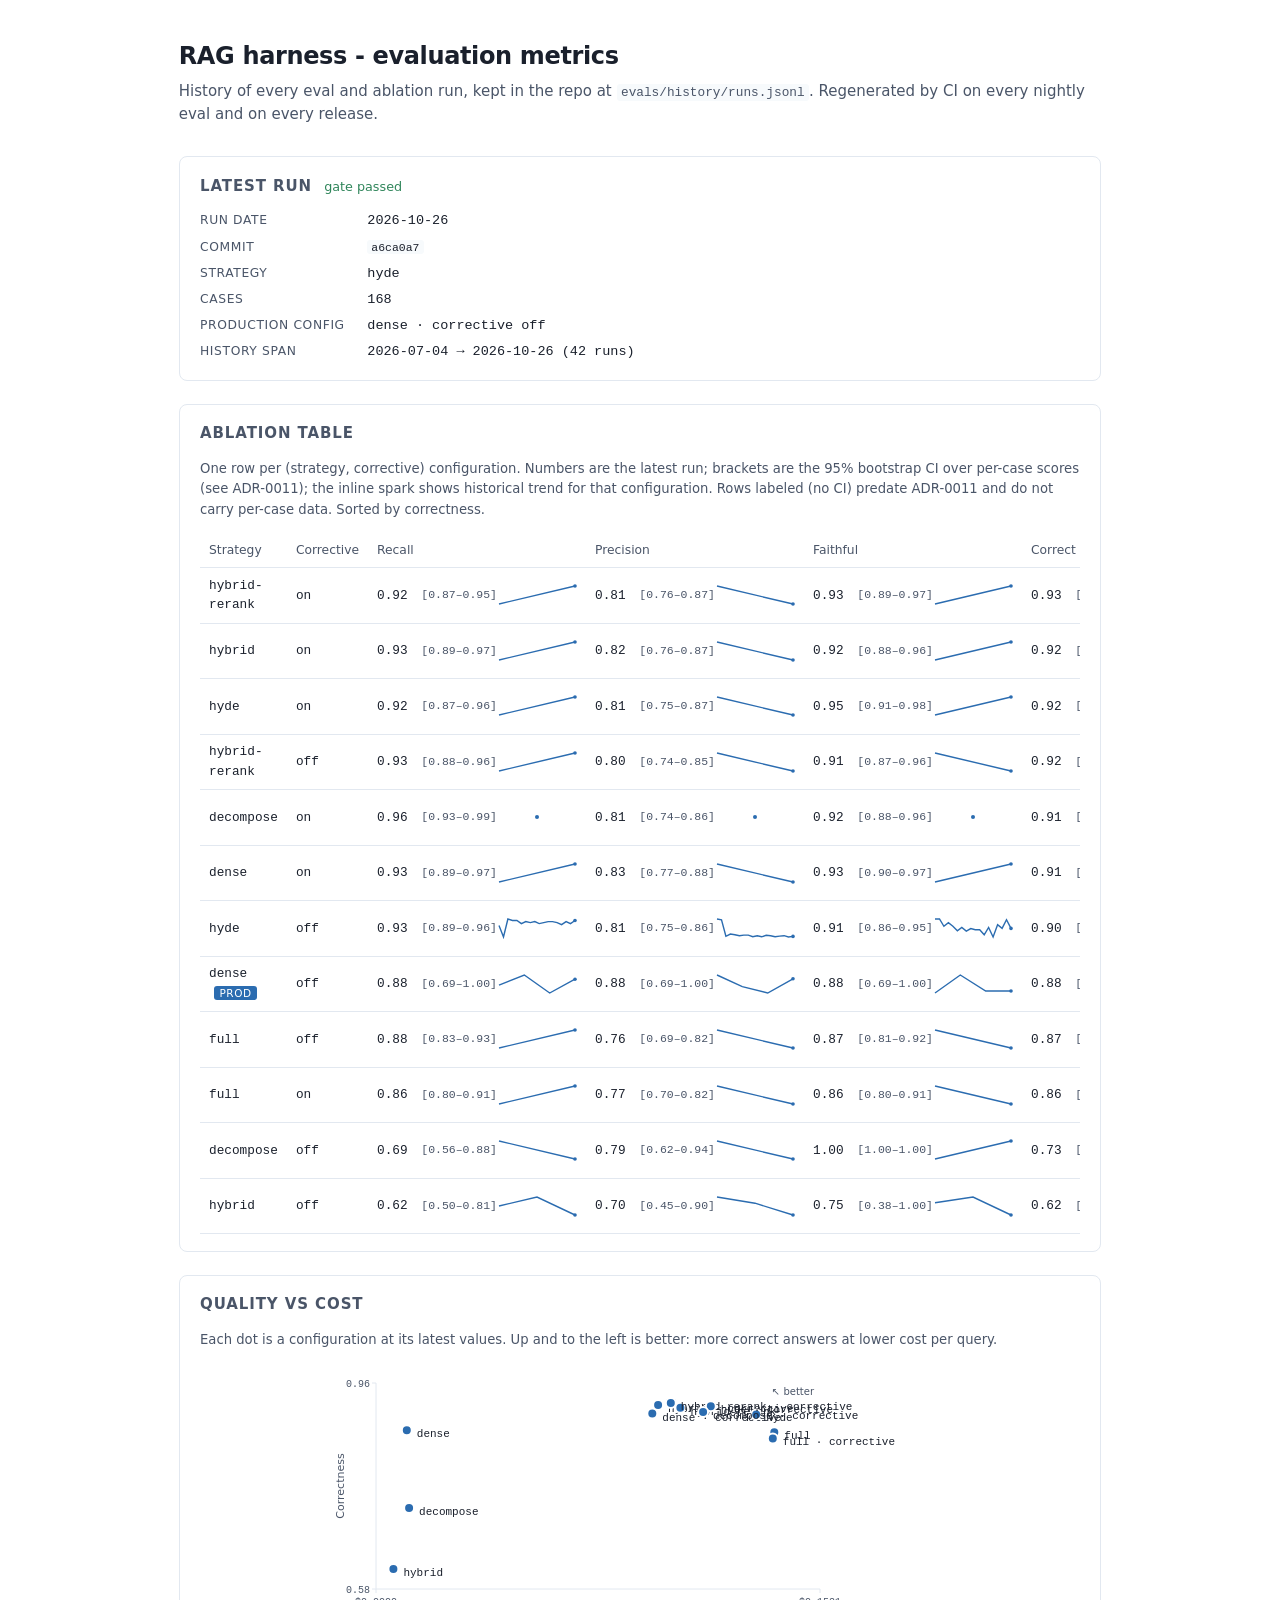
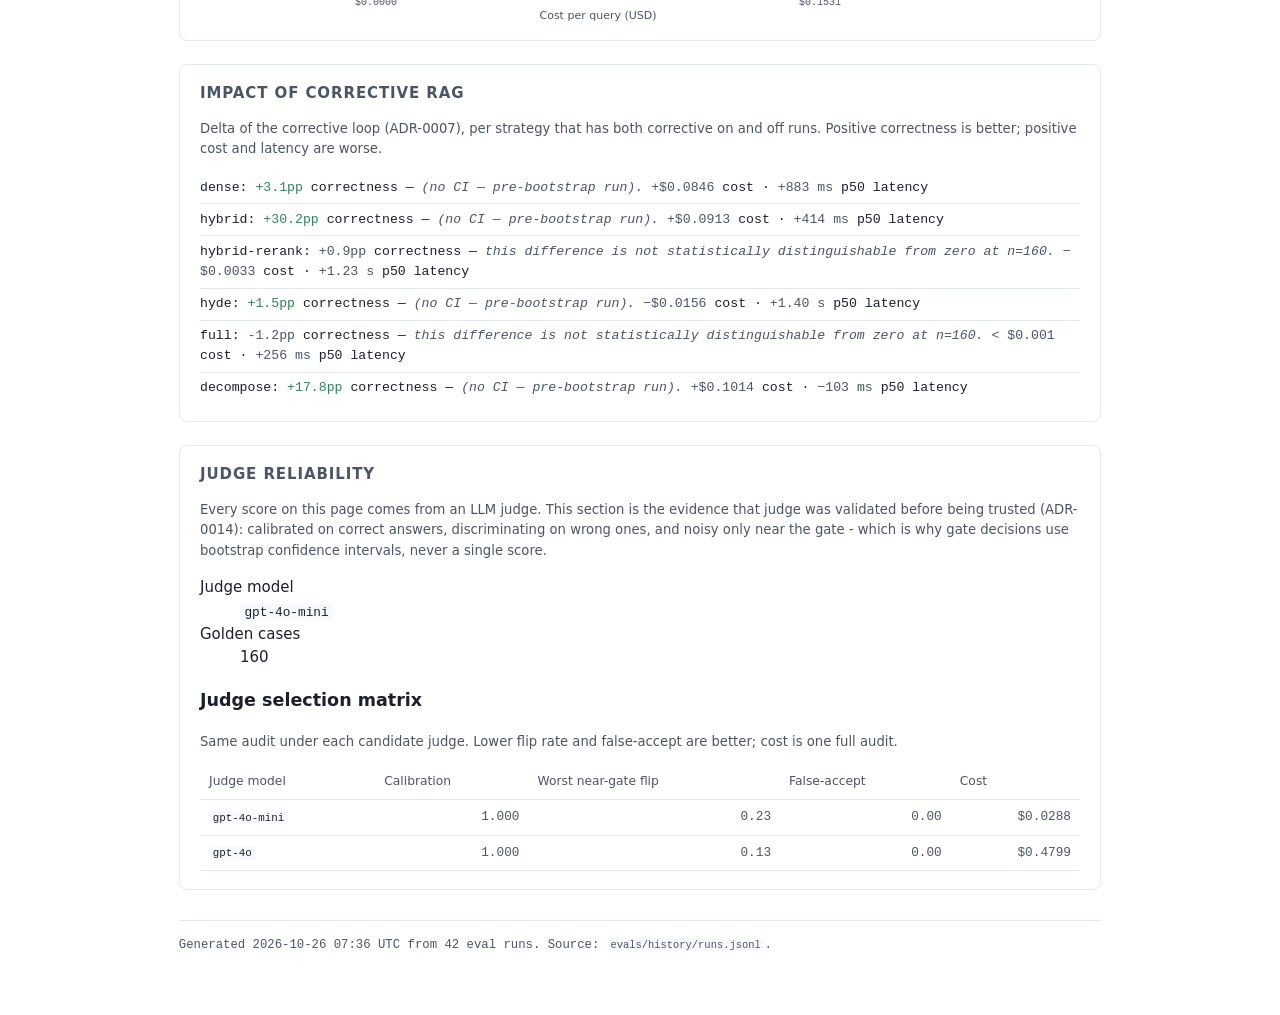
==== commit e942cdd6: "chore(metrics): regenerate metrics page [skip ci]" ====
--- a/docs/metrics/index.html
+++ b/docs/metrics/index.html
@@ -83,8 +83,8 @@
 <h1>RAG harness - evaluation metrics</h1>
 <p class="tagline">History of every eval and ablation run, kept in the repo at <code>evals/history/runs.jsonl</code>. Regenerated by CI on every nightly eval and on every release.</p>
 </header>
-<section class="card headline"><h2>Latest run <span class="gate-pass">gate passed</span></h2><dl class="grid"><dt>Run date</dt><dd>2026-10-19</dd><dt>Commit</dt><dd><code>ce38c18</code></dd><dt>Strategy</dt><dd>hyde</dd><dt>Cases</dt><dd>168</dd><dt>Production config</dt><dd>dense · corrective off</dd><dt>History span</dt><dd>2026-07-04 → 2026-10-19 (41 runs)</dd></dl></section><section class="card"><h2>Ablation table</h2><p class="muted">One row per (strategy, corrective) configuration. Numbers are the latest run; brackets are the 95% bootstrap CI over per-case scores (see ADR-0011); the inline spark shows historical trend for that configuration. Rows labeled (no CI) predate ADR-0011 and do not carry per-case data. Sorted by correctness.</p><div class="table-wrap"><table class="ablation"><thead><tr><th>Strategy</th><th>Corrective</th><th>Recall</th><th>Precision</th><th>Faithful</th><th>Correct</th><th>Relevancy</th><th>p50</th><th>p95</th><th>Cost</th><th>Runs</th></tr></thead><tbody><tr><td>hybrid-rerank</td><td>on</td><td class="num-cell"><span class="num">0.92</span> <span class="ci">[0.87–0.95]</span><svg class="spark" width="80" height="22" viewBox="0 0 80 22"><polyline fill="none" stroke="currentColor" stroke-width="1.4" points="2.0,20.0 78.0,2.0"/><circle cx="78.0" cy="2.0" r="1.8" fill="currentColor"/></svg></td><td class="num-cell"><span class="num">0.81</span> <span class="ci">[0.76–0.87]</span><svg class="spark" width="80" height="22" viewBox="0 0 80 22"><polyline fill="none" stroke="currentColor" stroke-width="1.4" points="2.0,2.0 78.0,20.0"/><circle cx="78.0" cy="20.0" r="1.8" fill="currentColor"/></svg></td><td class="num-cell"><span class="num">0.93</span> <span class="ci">[0.89–0.97]</span><svg class="spark" width="80" height="22" viewBox="0 0 80 22"><polyline fill="none" stroke="currentColor" stroke-width="1.4" points="2.0,20.0 78.0,2.0"/><circle cx="78.0" cy="2.0" r="1.8" fill="currentColor"/></svg></td><td class="num-cell"><span class="num">0.93</span> <span class="ci">[0.89–0.96]</span><svg class="spark" width="80" height="22" viewBox="0 0 80 22"><polyline fill="none" stroke="currentColor" stroke-width="1.4" points="2.0,20.0 78.0,2.0"/><circle cx="78.0" cy="2.0" r="1.8" fill="currentColor"/></svg></td><td class="num-cell"><span class="num">0.82</span> <span class="ci">[0.76–0.88]</span><svg class="spark" width="80" height="22" viewBox="0 0 80 22"><polyline fill="none" stroke="currentColor" stroke-width="1.4" points="2.0,2.0 78.0,20.0"/><circle cx="78.0" cy="20.0" r="1.8" fill="currentColor"/></svg></td><td class="num">5.84 s</td><td class="num">10.98 s</td><td class="num">$0.1016</td><td class="num">2</td></tr><tr><td>hybrid</td><td>on</td><td class="num-cell"><span class="num">0.93</span> <span class="ci">[0.89–0.97]</span><svg class="spark" width="80" height="22" viewBox="0 0 80 22"><polyline fill="none" stroke="currentColor" stroke-width="1.4" points="2.0,20.0 78.0,2.0"/><circle cx="78.0" cy="2.0" r="1.8" fill="currentColor"/></svg></td><td class="num-cell"><span class="num">0.82</span> <span class="ci">[0.76–0.87]</span><svg class="spark" width="80" height="22" viewBox="0 0 80 22"><polyline fill="none" stroke="currentColor" stroke-width="1.4" points="2.0,2.0 78.0,20.0"/><circle cx="78.0" cy="20.0" r="1.8" fill="currentColor"/></svg></td><td class="num-cell"><span class="num">0.92</span> <span class="ci">[0.87–0.96]</span><svg class="spark" width="80" height="22" viewBox="0 0 80 22"><polyline fill="none" stroke="currentColor" stroke-width="1.4" points="2.0,20.0 78.0,2.0"/><circle cx="78.0" cy="2.0" r="1.8" fill="currentColor"/></svg></td><td class="num-cell"><span class="num">0.92</span> <span class="ci">[0.88–0.95]</span><svg class="spark" width="80" height="22" viewBox="0 0 80 22"><polyline fill="none" stroke="currentColor" stroke-width="1.4" points="2.0,20.0 78.0,2.0"/><circle cx="78.0" cy="2.0" r="1.8" fill="currentColor"/></svg></td><td class="num-cell"><span class="num">0.82</span> <span class="ci">[0.76–0.88]</span><svg class="spark" width="80" height="22" viewBox="0 0 80 22"><polyline fill="none" stroke="currentColor" stroke-width="1.4" points="2.0,2.0 78.0,20.0"/><circle cx="78.0" cy="20.0" r="1.8" fill="currentColor"/></svg></td><td class="num">4.36 s</td><td class="num">7.77 s</td><td class="num">$0.0973</td><td class="num">2</td></tr><tr><td>hyde</td><td>on</td><td class="num-cell"><span class="num">0.92</span> <span class="ci">[0.88–0.96]</span><svg class="spark" width="80" height="22" viewBox="0 0 80 22"><polyline fill="none" stroke="currentColor" stroke-width="1.4" points="2.0,20.0 78.0,2.0"/><circle cx="78.0" cy="2.0" r="1.8" fill="currentColor"/></svg></td><td class="num-cell"><span class="num">0.81</span> <span class="ci">[0.75–0.87]</span><svg class="spark" width="80" height="22" viewBox="0 0 80 22"><polyline fill="none" stroke="currentColor" stroke-width="1.4" points="2.0,2.0 78.0,20.0"/><circle cx="78.0" cy="20.0" r="1.8" fill="currentColor"/></svg></td><td class="num-cell"><span class="num">0.95</span> <span class="ci">[0.91–0.98]</span><svg class="spark" width="80" height="22" viewBox="0 0 80 22"><polyline fill="none" stroke="currentColor" stroke-width="1.4" points="2.0,20.0 78.0,2.0"/><circle cx="78.0" cy="2.0" r="1.8" fill="currentColor"/></svg></td><td class="num-cell"><span class="num">0.92</span> <span class="ci">[0.88–0.95]</span><svg class="spark" width="80" height="22" viewBox="0 0 80 22"><polyline fill="none" stroke="currentColor" stroke-width="1.4" points="2.0,20.0 78.0,2.0"/><circle cx="78.0" cy="2.0" r="1.8" fill="currentColor"/></svg></td><td class="num-cell"><span class="num">0.81</span> <span class="ci">[0.75–0.88]</span><svg class="spark" width="80" height="22" viewBox="0 0 80 22"><polyline fill="none" stroke="currentColor" stroke-width="1.4" points="2.0,2.0 78.0,20.0"/><circle cx="78.0" cy="20.0" r="1.8" fill="currentColor"/></svg></td><td class="num">6.00 s</td><td class="num">10.53 s</td><td class="num">$0.1154</td><td class="num">2</td></tr><tr><td>hybrid-rerank</td><td>off</td><td class="num-cell"><span class="num">0.93</span> <span class="ci">[0.88–0.96]</span><svg class="spark" width="80" height="22" viewBox="0 0 80 22"><polyline fill="none" stroke="currentColor" stroke-width="1.4" points="2.0,20.0 78.0,2.0"/><circle cx="78.0" cy="2.0" r="1.8" fill="currentColor"/></svg></td><td class="num-cell"><span class="num">0.80</span> <span class="ci">[0.74–0.85]</span><svg class="spark" width="80" height="22" viewBox="0 0 80 22"><polyline fill="none" stroke="currentColor" stroke-width="1.4" points="2.0,2.0 78.0,20.0"/><circle cx="78.0" cy="20.0" r="1.8" fill="currentColor"/></svg></td><td class="num-cell"><span class="num">0.91</span> <span class="ci">[0.87–0.95]</span><svg class="spark" width="80" height="22" viewBox="0 0 80 22"><polyline fill="none" stroke="currentColor" stroke-width="1.4" points="2.0,2.0 78.0,20.0"/><circle cx="78.0" cy="20.0" r="1.8" fill="currentColor"/></svg></td><td class="num-cell"><span class="num">0.92</span> <span class="ci">[0.88–0.95]</span><svg class="spark" width="80" height="22" viewBox="0 0 80 22"><polyline fill="none" stroke="currentColor" stroke-width="1.4" points="2.0,20.0 78.0,2.0"/><circle cx="78.0" cy="2.0" r="1.8" fill="currentColor"/></svg></td><td class="num-cell"><span class="num">0.82</span> <span class="ci">[0.76–0.88]</span><svg class="spark" width="80" height="22" viewBox="0 0 80 22"><polyline fill="none" stroke="currentColor" stroke-width="1.4" points="2.0,2.0 78.0,20.0"/><circle cx="78.0" cy="20.0" r="1.8" fill="currentColor"/></svg></td><td class="num">4.61 s</td><td class="num">8.70 s</td><td class="num">$0.1049</td><td class="num">2</td></tr><tr><td>decompose</td><td>on</td><td class="num-cell"><span class="num">0.96</span> <span class="ci">[0.93–0.98]</span><svg class="spark" width="80" height="22" viewBox="0 0 80 22"><circle cx="40.0" cy="11.0" r="2" fill="currentColor"/></svg></td><td class="num-cell"><span class="num">0.81</span> <span class="ci">[0.75–0.87]</span><svg class="spark" width="80" height="22" viewBox="0 0 80 22"><circle cx="40.0" cy="11.0" r="2" fill="currentColor"/></svg></td><td class="num-cell"><span class="num">0.92</span> <span class="ci">[0.87–0.96]</span><svg class="spark" width="80" height="22" viewBox="0 0 80 22"><circle cx="40.0" cy="11.0" r="2" fill="currentColor"/></svg></td><td class="num-cell"><span class="num">0.91</span> <span class="ci">[0.87–0.94]</span><svg class="spark" width="80" height="22" viewBox="0 0 80 22"><circle cx="40.0" cy="11.0" r="2" fill="currentColor"/></svg></td><td class="num-cell"><span class="num">0.82</span> <span class="ci">[0.76–0.88]</span><svg class="spark" width="80" height="22" viewBox="0 0 80 22"><circle cx="40.0" cy="11.0" r="2" fill="currentColor"/></svg></td><td class="num">5.12 s</td><td class="num">9.63 s</td><td class="num">$0.1128</td><td class="num">1</td></tr><tr><td>hyde</td><td>off</td><td class="num-cell"><span class="num">0.91</span> <span class="ci">[0.87–0.95]</span><svg class="spark" width="80" height="22" viewBox="0 0 80 22"><polyline fill="none" stroke="currentColor" stroke-width="1.4" points="2.0,8.5 6.8,20.0 11.5,2.0 16.2,3.5 21.0,3.5 25.8,6.6 30.5,4.6 35.2,5.6 40.0,4.6 44.8,6.6 49.5,5.6 54.2,4.6 59.0,4.6 63.8,5.6 68.5,7.7 73.2,4.6 78.0,6.6"/><circle cx="78.0" cy="6.6" r="1.8" fill="currentColor"/></svg></td><td class="num-cell"><span class="num">0.81</span> <span class="ci">[0.75–0.86]</span><svg class="spark" width="80" height="22" viewBox="0 0 80 22"><polyline fill="none" stroke="currentColor" stroke-width="1.4" points="2.0,2.0 6.8,2.8 11.5,19.3 16.2,17.1 21.0,17.8 25.8,18.8 30.5,18.1 35.2,18.1 40.0,19.7 44.8,18.8 49.5,19.8 54.2,18.3 59.0,18.8 63.8,19.7 68.5,19.1 73.2,18.7 78.0,20.0"/><circle cx="78.0" cy="20.0" r="1.8" fill="currentColor"/></svg></td><td class="num-cell"><span class="num">0.93</span> <span class="ci">[0.89–0.96]</span><svg class="spark" width="80" height="22" viewBox="0 0 80 22"><polyline fill="none" stroke="currentColor" stroke-width="1.4" points="2.0,2.0 6.8,2.0 11.5,9.3 16.2,5.7 21.0,9.2 25.8,13.8 30.5,10.4 35.2,14.1 40.0,11.6 44.8,12.8 49.5,12.8 54.2,17.8 59.0,10.4 63.8,20.0 68.5,7.7 73.2,11.4 78.0,2.7"/><circle cx="78.0" cy="2.7" r="1.8" fill="currentColor"/></svg></td><td class="num-cell"><span class="num">0.91</span> <span class="ci">[0.87–0.94]</span><svg class="spark" width="80" height="22" viewBox="0 0 80 22"><polyline fill="none" stroke="currentColor" stroke-width="1.4" points="2.0,16.9 6.8,20.0 11.5,4.0 16.2,2.0 21.0,3.6 25.8,7.4 30.5,6.1 35.2,10.1 40.0,7.6 44.8,6.1 49.5,8.8 54.2,8.0 59.0,7.9 63.8,8.8 68.5,7.3 73.2,3.9 78.0,6.7"/><circle cx="78.0" cy="6.7" r="1.8" fill="currentColor"/></svg></td><td class="num-cell"><span class="num">0.81</span> <span class="ci">[0.75–0.87]</span><svg class="spark" width="80" height="22" viewBox="0 0 80 22"><polyline fill="none" stroke="currentColor" stroke-width="1.4" points="2.0,2.0 6.8,2.0 11.5,18.8 16.2,16.8 21.0,17.6 25.8,19.6 30.5,18.4 35.2,18.8 40.0,18.0 44.8,19.2 49.5,20.0 54.2,20.0 59.0,18.4 63.8,20.0 68.5,18.4 73.2,18.0 78.0,18.8"/><circle cx="78.0" cy="18.8" r="1.8" fill="currentColor"/></svg></td><td class="num">4.68 s</td><td class="num">6.28 s</td><td class="num">$0.1315</td><td class="num">17</td></tr><tr><td>dense</td><td>on</td><td class="num-cell"><span class="num">0.93</span> <span class="ci">[0.89–0.97]</span><svg class="spark" width="80" height="22" viewBox="0 0 80 22"><polyline fill="none" stroke="currentColor" stroke-width="1.4" points="2.0,20.0 78.0,2.0"/><circle cx="78.0" cy="2.0" r="1.8" fill="currentColor"/></svg></td><td class="num-cell"><span class="num">0.83</span> <span class="ci">[0.77–0.88]</span><svg class="spark" width="80" height="22" viewBox="0 0 80 22"><polyline fill="none" stroke="currentColor" stroke-width="1.4" points="2.0,2.0 78.0,20.0"/><circle cx="78.0" cy="20.0" r="1.8" fill="currentColor"/></svg></td><td class="num-cell"><span class="num">0.93</span> <span class="ci">[0.89–0.97]</span><svg class="spark" width="80" height="22" viewBox="0 0 80 22"><polyline fill="none" stroke="currentColor" stroke-width="1.4" points="2.0,20.0 78.0,2.0"/><circle cx="78.0" cy="2.0" r="1.8" fill="currentColor"/></svg></td><td class="num-cell"><span class="num">0.91</span> <span class="ci">[0.86–0.95]</span><svg class="spark" width="80" height="22" viewBox="0 0 80 22"><polyline fill="none" stroke="currentColor" stroke-width="1.4" points="2.0,20.0 78.0,2.0"/><circle cx="78.0" cy="2.0" r="1.8" fill="currentColor"/></svg></td><td class="num-cell"><span class="num">0.80</span> <span class="ci">[0.73–0.86]</span><svg class="spark" width="80" height="22" viewBox="0 0 80 22"><polyline fill="none" stroke="currentColor" stroke-width="1.4" points="2.0,2.0 78.0,20.0"/><circle cx="78.0" cy="20.0" r="1.8" fill="currentColor"/></svg></td><td class="num">4.70 s</td><td class="num">8.28 s</td><td class="num">$0.0953</td><td class="num">2</td></tr><tr><td>dense <span class="prod-badge" title="Current production config">prod</span></td><td>off</td><td class="num-cell"><span class="num">0.88</span> <span class="ci">[0.69–1.00]</span><svg class="spark" width="80" height="22" viewBox="0 0 80 22"><polyline fill="none" stroke="currentColor" stroke-width="1.4" points="2.0,12.2 27.3,2.0 52.7,20.0 78.0,6.2"/><circle cx="78.0" cy="6.2" r="1.8" fill="currentColor"/></svg></td><td class="num-cell"><span class="num">0.88</span> <span class="ci">[0.69–1.00]</span><svg class="spark" width="80" height="22" viewBox="0 0 80 22"><polyline fill="none" stroke="currentColor" stroke-width="1.4" points="2.0,2.0 27.3,13.6 52.7,20.0 78.0,5.8"/><circle cx="78.0" cy="5.8" r="1.8" fill="currentColor"/></svg></td><td class="num-cell"><span class="num">0.88</span> <span class="ci">[0.69–1.00]</span><svg class="spark" width="80" height="22" viewBox="0 0 80 22"><polyline fill="none" stroke="currentColor" stroke-width="1.4" points="2.0,20.0 27.3,2.0 52.7,18.0 78.0,18.0"/><circle cx="78.0" cy="18.0" r="1.8" fill="currentColor"/></svg></td><td class="num-cell"><span class="num">0.88</span> <span class="ci">[0.74–0.97]</span><svg class="spark" width="80" height="22" viewBox="0 0 80 22"><polyline fill="none" stroke="currentColor" stroke-width="1.4" points="2.0,11.9 27.3,2.0 52.7,20.0 78.0,4.3"/><circle cx="78.0" cy="4.3" r="1.8" fill="currentColor"/></svg></td><td class="num-cell"><span class="num">0.81</span> <span class="ci">[0.62–1.00]</span><svg class="spark" width="80" height="22" viewBox="0 0 80 22"><polyline fill="none" stroke="currentColor" stroke-width="1.4" points="2.0,5.6 27.3,3.8 52.7,20.0 78.0,2.0"/><circle cx="78.0" cy="2.0" r="1.8" fill="currentColor"/></svg></td><td class="num">3.82 s</td><td class="num">5.86 s</td><td class="num">$0.0106</td><td class="num">4</td></tr><tr><td>full</td><td>off</td><td class="num-cell"><span class="num">0.88</span> <span class="ci">[0.83–0.93]</span><svg class="spark" width="80" height="22" viewBox="0 0 80 22"><polyline fill="none" stroke="currentColor" stroke-width="1.4" points="2.0,20.0 78.0,2.0"/><circle cx="78.0" cy="2.0" r="1.8" fill="currentColor"/></svg></td><td class="num-cell"><span class="num">0.76</span> <span class="ci">[0.70–0.82]</span><svg class="spark" width="80" height="22" viewBox="0 0 80 22"><polyline fill="none" stroke="currentColor" stroke-width="1.4" points="2.0,2.0 78.0,20.0"/><circle cx="78.0" cy="20.0" r="1.8" fill="currentColor"/></svg></td><td class="num-cell"><span class="num">0.87</span> <span class="ci">[0.82–0.92]</span><svg class="spark" width="80" height="22" viewBox="0 0 80 22"><polyline fill="none" stroke="currentColor" stroke-width="1.4" points="2.0,2.0 78.0,20.0"/><circle cx="78.0" cy="20.0" r="1.8" fill="currentColor"/></svg></td><td class="num-cell"><span class="num">0.87</span> <span class="ci">[0.83–0.91]</span><svg class="spark" width="80" height="22" viewBox="0 0 80 22"><polyline fill="none" stroke="currentColor" stroke-width="1.4" points="2.0,2.0 78.0,20.0"/><circle cx="78.0" cy="20.0" r="1.8" fill="currentColor"/></svg></td><td class="num-cell"><span class="num">0.78</span> <span class="ci">[0.71–0.84]</span><svg class="spark" width="80" height="22" viewBox="0 0 80 22"><polyline fill="none" stroke="currentColor" stroke-width="1.4" points="2.0,2.0 78.0,20.0"/><circle cx="78.0" cy="20.0" r="1.8" fill="currentColor"/></svg></td><td class="num">8.24 s</td><td class="num">11.52 s</td><td class="num">$0.1373</td><td class="num">2</td></tr><tr><td>full</td><td>on</td><td class="num-cell"><span class="num">0.86</span> <span class="ci">[0.81–0.91]</span><svg class="spark" width="80" height="22" viewBox="0 0 80 22"><polyline fill="none" stroke="currentColor" stroke-width="1.4" points="2.0,20.0 78.0,2.0"/><circle cx="78.0" cy="2.0" r="1.8" fill="currentColor"/></svg></td><td class="num-cell"><span class="num">0.77</span> <span class="ci">[0.71–0.83]</span><svg class="spark" width="80" height="22" viewBox="0 0 80 22"><polyline fill="none" stroke="currentColor" stroke-width="1.4" points="2.0,2.0 78.0,20.0"/><circle cx="78.0" cy="20.0" r="1.8" fill="currentColor"/></svg></td><td class="num-cell"><span class="num">0.86</span> <span class="ci">[0.81–0.91]</span><svg class="spark" width="80" height="22" viewBox="0 0 80 22"><polyline fill="none" stroke="currentColor" stroke-width="1.4" points="2.0,2.0 78.0,20.0"/><circle cx="78.0" cy="20.0" r="1.8" fill="currentColor"/></svg></td><td class="num-cell"><span class="num">0.86</span> <span class="ci">[0.81–0.91]</span><svg class="spark" width="80" height="22" viewBox="0 0 80 22"><polyline fill="none" stroke="currentColor" stroke-width="1.4" points="2.0,20.0 78.0,2.0"/><circle cx="78.0" cy="2.0" r="1.8" fill="currentColor"/></svg></td><td class="num-cell"><span class="num">0.77</span> <span class="ci">[0.71–0.83]</span><svg class="spark" width="80" height="22" viewBox="0 0 80 22"><polyline fill="none" stroke="currentColor" stroke-width="1.4" points="2.0,2.0 78.0,20.0"/><circle cx="78.0" cy="20.0" r="1.8" fill="currentColor"/></svg></td><td class="num">8.50 s</td><td class="num">12.29 s</td><td class="num">$0.1368</td><td class="num">2</td></tr><tr><td>decompose</td><td>off</td><td class="num-cell"><span class="num">0.69</span> <span class="ci">[0.50–0.88]</span><svg class="spark" width="80" height="22" viewBox="0 0 80 22"><polyline fill="none" stroke="currentColor" stroke-width="1.4" points="2.0,2.0 78.0,20.0"/><circle cx="78.0" cy="20.0" r="1.8" fill="currentColor"/></svg></td><td class="num-cell"><span class="num">0.79</span> <span class="ci">[0.62–0.94]</span><svg class="spark" width="80" height="22" viewBox="0 0 80 22"><polyline fill="none" stroke="currentColor" stroke-width="1.4" points="2.0,2.0 78.0,20.0"/><circle cx="78.0" cy="20.0" r="1.8" fill="currentColor"/></svg></td><td class="num-cell"><span class="num">1.00</span> <span class="ci">[1.00–1.00]</span><svg class="spark" width="80" height="22" viewBox="0 0 80 22"><polyline fill="none" stroke="currentColor" stroke-width="1.4" points="2.0,20.0 78.0,2.0"/><circle cx="78.0" cy="2.0" r="1.8" fill="currentColor"/></svg></td><td class="num-cell"><span class="num">0.73</span> <span class="ci">[0.53–0.86]</span><svg class="spark" width="80" height="22" viewBox="0 0 80 22"><polyline fill="none" stroke="currentColor" stroke-width="1.4" points="2.0,2.0 78.0,20.0"/><circle cx="78.0" cy="20.0" r="1.8" fill="currentColor"/></svg></td><td class="num-cell"><span class="num">0.88</span> <span class="ci">[0.62–1.00]</span><svg class="spark" width="80" height="22" viewBox="0 0 80 22"><polyline fill="none" stroke="currentColor" stroke-width="1.4" points="2.0,20.0 78.0,2.0"/><circle cx="78.0" cy="2.0" r="1.8" fill="currentColor"/></svg></td><td class="num">5.22 s</td><td class="num">5.90 s</td><td class="num">$0.0114</td><td class="num">2</td></tr><tr><td>hybrid</td><td>off</td><td class="num-cell"><span class="num">0.62</span> <span class="ci">[0.50–0.75]</span><svg class="spark" width="80" height="22" viewBox="0 0 80 22"><polyline fill="none" stroke="currentColor" stroke-width="1.4" points="2.0,11.0 40.0,2.0 78.0,20.0"/><circle cx="78.0" cy="20.0" r="1.8" fill="currentColor"/></svg></td><td class="num-cell"><span class="num">0.70</span> <span class="ci">[0.47–0.90]</span><svg class="spark" width="80" height="22" viewBox="0 0 80 22"><polyline fill="none" stroke="currentColor" stroke-width="1.4" points="2.0,2.0 40.0,8.2 78.0,20.0"/><circle cx="78.0" cy="20.0" r="1.8" fill="currentColor"/></svg></td><td class="num-cell"><span class="num">0.75</span> <span class="ci">[0.50–1.00]</span><svg class="spark" width="80" height="22" viewBox="0 0 80 22"><polyline fill="none" stroke="currentColor" stroke-width="1.4" points="2.0,7.7 40.0,2.0 78.0,20.0"/><circle cx="78.0" cy="20.0" r="1.8" fill="currentColor"/></svg></td><td class="num-cell"><span class="num">0.62</span> <span class="ci">[0.34–0.85]</span><svg class="spark" width="80" height="22" viewBox="0 0 80 22"><polyline fill="none" stroke="currentColor" stroke-width="1.4" points="2.0,11.8 40.0,2.0 78.0,20.0"/><circle cx="78.0" cy="20.0" r="1.8" fill="currentColor"/></svg></td><td class="num-cell"><span class="num">0.75</span> <span class="ci">[0.38–1.00]</span><svg class="spark" width="80" height="22" viewBox="0 0 80 22"><polyline fill="none" stroke="currentColor" stroke-width="1.4" points="2.0,2.0 40.0,8.4 78.0,20.0"/><circle cx="78.0" cy="20.0" r="1.8" fill="currentColor"/></svg></td><td class="num">3.95 s</td><td class="num">6.30 s</td><td class="num">$0.0060</td><td class="num">3</td></tr></tbody></table></div></section><section class="card"><h2>Quality vs cost</h2><p class="muted">Each dot is a configuration at its latest values. Up and to the left is better: more correct answers at lower cost per query.</p><svg class="scatter" width="620" height="260" viewBox="0 0 620 260" role="img" aria-label="Quality (correctness) vs cost per query, per configuration"><line x1="46" y1="226" x2="490" y2="226" class="axis"/><line x1="46" y1="20" x2="46" y2="226" class="axis"/><line x1="46.0" y1="226" x2="46.0" y2="230" class="axis"/><text x="46.0" y="242" class="tick-label tick-x">$0.0000</text><line x1="490.0" y1="226" x2="490.0" y2="230" class="axis"/><text x="490.0" y="242" class="tick-label tick-x">$0.1531</text><line x1="42" y1="226.0" x2="46" y2="226.0" class="axis"/><text x="40" y="230.0" class="tick-label tick-y">0.58</text><line x1="42" y1="20.0" x2="46" y2="20.0" class="axis"/><text x="40" y="24.0" class="tick-label tick-y">0.96</text><text x="268" y="256" class="axis-label">Cost per query (USD)</text><text x="14" y="123" class="axis-label" transform="rotate(-90 14 123)">Correctness</text><text x="484" y="32" class="guide-label">↖ better</text><g class="dot"><circle cx="76.8" cy="67.2" r="5" /><text x="86.8" y="71.2" class="dot-label">dense</text></g><g class="dot"><circle cx="322.3" cy="50.6" r="5" /><text x="332.3" y="54.6" class="dot-label">dense · corrective</text></g><g class="dot"><circle cx="63.4" cy="206.1" r="5" /><text x="73.4" y="210.1" class="dot-label">hybrid</text></g><g class="dot"><circle cx="328.1" cy="42.1" r="5" /><text x="338.1" y="46.1" class="dot-label">hybrid · corrective</text></g><g class="dot"><circle cx="350.4" cy="44.7" r="5" /><text x="360.4" y="48.7" class="dot-label">hybrid-rerank</text></g><g class="dot"><circle cx="340.8" cy="39.9" r="5" /><text x="350.8" y="43.9" class="dot-label">hybrid-rerank · corrective</text></g><g class="dot"><circle cx="427.4" cy="49.9" r="5" /><text x="437.4" y="53.9" class="dot-label">hyde</text></g><g class="dot"><circle cx="380.8" cy="43.2" r="5" /><text x="390.8" y="47.2" class="dot-label">hyde · corrective</text></g><g class="dot"><circle cx="444.3" cy="69.2" r="5" /><text x="454.3" y="73.2" class="dot-label">full</text></g><g class="dot"><circle cx="442.8" cy="75.5" r="5" /><text x="452.8" y="79.5" class="dot-label">full · corrective</text></g><g class="dot"><circle cx="79.1" cy="145.1" r="5" /><text x="89.1" y="149.1" class="dot-label">decompose</text></g><g class="dot"><circle cx="373.1" cy="48.9" r="5" /><text x="383.1" y="52.9" class="dot-label">decompose · corrective</text></g></svg></section><section class="card"><h2>Impact of corrective RAG</h2><p class="muted">Delta of the corrective loop (ADR-0007), per strategy that has both corrective on and off runs. Positive correctness is better; positive cost and latency are worse.</p><ul class="corrective-list"><li><span class="strategy-name">dense</span>: <span class="delta correct-delta">+3.1pp</span> correctness &mdash; <em class="ci-note">(no CI &mdash; pre-bootstrap run).</em> <span class="delta">+$0.0846</span> cost &middot; <span class="delta">+883 ms</span> p50 latency</li><li><span class="strategy-name">hybrid</span>: <span class="delta correct-delta">+30.2pp</span> correctness &mdash; <em class="ci-note">(no CI &mdash; pre-bootstrap run).</em> <span class="delta">+$0.0913</span> cost &middot; <span class="delta">+414 ms</span> p50 latency</li><li><span class="strategy-name">hybrid-rerank</span>: <span class="delta indeterminate-delta">+0.9pp</span> correctness &mdash; <em class="ci-note">this difference is not statistically distinguishable from zero at n=160.</em> <span class="delta">−$0.0033</span> cost &middot; <span class="delta">+1.23 s</span> p50 latency</li><li><span class="strategy-name">hyde</span>: <span class="delta correct-delta">+1.3pp</span> correctness &mdash; <em class="ci-note">(no CI &mdash; pre-bootstrap run).</em> <span class="delta">−$0.0161</span> cost &middot; <span class="delta">+1.32 s</span> p50 latency</li><li><span class="strategy-name">full</span>: <span class="delta indeterminate-delta">-1.2pp</span> correctness &mdash; <em class="ci-note">this difference is not statistically distinguishable from zero at n=160.</em> <span class="delta">&lt; $0.001</span> cost &middot; <span class="delta">+256 ms</span> p50 latency</li><li><span class="strategy-name">decompose</span>: <span class="delta correct-delta">+17.8pp</span> correctness &mdash; <em class="ci-note">(no CI &mdash; pre-bootstrap run).</em> <span class="delta">+$0.1014</span> cost &middot; <span class="delta">−103 ms</span> p50 latency</li></ul></section><section class="card"><h2>Judge reliability</h2><p class="muted">Every score on this page comes from an LLM judge. This section is the evidence that judge was validated before being trusted (ADR-0014): calibrated on correct answers, discriminating on wrong ones, and noisy only near the gate - which is why gate decisions use bootstrap confidence intervals, never a single score.</p><dl class="grid"><dt>Judge model</dt><dd><code>gpt-4o-mini</code></dd><dt>Golden cases</dt><dd>160</dd></dl><h3>Judge selection matrix</h3><p class="muted">Same audit under each candidate judge. Lower flip rate and false-accept are better; cost is one full audit.</p><div class="table-wrap"><table class="ablation"><thead><tr><th>Judge model</th><th>Calibration</th><th>Worst near-gate flip</th><th>False-accept</th><th>Cost</th></tr></thead><tbody><tr><td><code>gpt-4o-mini</code></td><td class="num">1.000</td><td class="num">0.23</td><td class="num">0.00</td><td class="num">$0.0288</td></tr><tr><td><code>gpt-4o</code></td><td class="num">1.000</td><td class="num">0.13</td><td class="num">0.00</td><td class="num">$0.4799</td></tr></tbody></table></div></section>
-<footer class="site-footer">Generated 2026-10-19 07:29 UTC from 41 eval runs. Source: <code>evals/history/runs.jsonl</code>.</footer>
+<section class="card headline"><h2>Latest run <span class="gate-pass">gate passed</span></h2><dl class="grid"><dt>Run date</dt><dd>2026-10-26</dd><dt>Commit</dt><dd><code>a6ca0a7</code></dd><dt>Strategy</dt><dd>hyde</dd><dt>Cases</dt><dd>168</dd><dt>Production config</dt><dd>dense · corrective off</dd><dt>History span</dt><dd>2026-07-04 → 2026-10-26 (42 runs)</dd></dl></section><section class="card"><h2>Ablation table</h2><p class="muted">One row per (strategy, corrective) configuration. Numbers are the latest run; brackets are the 95% bootstrap CI over per-case scores (see ADR-0011); the inline spark shows historical trend for that configuration. Rows labeled (no CI) predate ADR-0011 and do not carry per-case data. Sorted by correctness.</p><div class="table-wrap"><table class="ablation"><thead><tr><th>Strategy</th><th>Corrective</th><th>Recall</th><th>Precision</th><th>Faithful</th><th>Correct</th><th>Relevancy</th><th>p50</th><th>p95</th><th>Cost</th><th>Runs</th></tr></thead><tbody><tr><td>hybrid-rerank</td><td>on</td><td class="num-cell"><span class="num">0.92</span> <span class="ci">[0.87–0.95]</span><svg class="spark" width="80" height="22" viewBox="0 0 80 22"><polyline fill="none" stroke="currentColor" stroke-width="1.4" points="2.0,20.0 78.0,2.0"/><circle cx="78.0" cy="2.0" r="1.8" fill="currentColor"/></svg></td><td class="num-cell"><span class="num">0.81</span> <span class="ci">[0.76–0.87]</span><svg class="spark" width="80" height="22" viewBox="0 0 80 22"><polyline fill="none" stroke="currentColor" stroke-width="1.4" points="2.0,2.0 78.0,20.0"/><circle cx="78.0" cy="20.0" r="1.8" fill="currentColor"/></svg></td><td class="num-cell"><span class="num">0.93</span> <span class="ci">[0.89–0.97]</span><svg class="spark" width="80" height="22" viewBox="0 0 80 22"><polyline fill="none" stroke="currentColor" stroke-width="1.4" points="2.0,20.0 78.0,2.0"/><circle cx="78.0" cy="2.0" r="1.8" fill="currentColor"/></svg></td><td class="num-cell"><span class="num">0.93</span> <span class="ci">[0.89–0.96]</span><svg class="spark" width="80" height="22" viewBox="0 0 80 22"><polyline fill="none" stroke="currentColor" stroke-width="1.4" points="2.0,20.0 78.0,2.0"/><circle cx="78.0" cy="2.0" r="1.8" fill="currentColor"/></svg></td><td class="num-cell"><span class="num">0.82</span> <span class="ci">[0.77–0.88]</span><svg class="spark" width="80" height="22" viewBox="0 0 80 22"><polyline fill="none" stroke="currentColor" stroke-width="1.4" points="2.0,2.0 78.0,20.0"/><circle cx="78.0" cy="20.0" r="1.8" fill="currentColor"/></svg></td><td class="num">5.84 s</td><td class="num">10.98 s</td><td class="num">$0.1016</td><td class="num">2</td></tr><tr><td>hybrid</td><td>on</td><td class="num-cell"><span class="num">0.93</span> <span class="ci">[0.89–0.97]</span><svg class="spark" width="80" height="22" viewBox="0 0 80 22"><polyline fill="none" stroke="currentColor" stroke-width="1.4" points="2.0,20.0 78.0,2.0"/><circle cx="78.0" cy="2.0" r="1.8" fill="currentColor"/></svg></td><td class="num-cell"><span class="num">0.82</span> <span class="ci">[0.76–0.87]</span><svg class="spark" width="80" height="22" viewBox="0 0 80 22"><polyline fill="none" stroke="currentColor" stroke-width="1.4" points="2.0,2.0 78.0,20.0"/><circle cx="78.0" cy="20.0" r="1.8" fill="currentColor"/></svg></td><td class="num-cell"><span class="num">0.92</span> <span class="ci">[0.88–0.96]</span><svg class="spark" width="80" height="22" viewBox="0 0 80 22"><polyline fill="none" stroke="currentColor" stroke-width="1.4" points="2.0,20.0 78.0,2.0"/><circle cx="78.0" cy="2.0" r="1.8" fill="currentColor"/></svg></td><td class="num-cell"><span class="num">0.92</span> <span class="ci">[0.89–0.95]</span><svg class="spark" width="80" height="22" viewBox="0 0 80 22"><polyline fill="none" stroke="currentColor" stroke-width="1.4" points="2.0,20.0 78.0,2.0"/><circle cx="78.0" cy="2.0" r="1.8" fill="currentColor"/></svg></td><td class="num-cell"><span class="num">0.82</span> <span class="ci">[0.76–0.88]</span><svg class="spark" width="80" height="22" viewBox="0 0 80 22"><polyline fill="none" stroke="currentColor" stroke-width="1.4" points="2.0,2.0 78.0,20.0"/><circle cx="78.0" cy="20.0" r="1.8" fill="currentColor"/></svg></td><td class="num">4.36 s</td><td class="num">7.77 s</td><td class="num">$0.0973</td><td class="num">2</td></tr><tr><td>hyde</td><td>on</td><td class="num-cell"><span class="num">0.92</span> <span class="ci">[0.87–0.96]</span><svg class="spark" width="80" height="22" viewBox="0 0 80 22"><polyline fill="none" stroke="currentColor" stroke-width="1.4" points="2.0,20.0 78.0,2.0"/><circle cx="78.0" cy="2.0" r="1.8" fill="currentColor"/></svg></td><td class="num-cell"><span class="num">0.81</span> <span class="ci">[0.75–0.87]</span><svg class="spark" width="80" height="22" viewBox="0 0 80 22"><polyline fill="none" stroke="currentColor" stroke-width="1.4" points="2.0,2.0 78.0,20.0"/><circle cx="78.0" cy="20.0" r="1.8" fill="currentColor"/></svg></td><td class="num-cell"><span class="num">0.95</span> <span class="ci">[0.91–0.98]</span><svg class="spark" width="80" height="22" viewBox="0 0 80 22"><polyline fill="none" stroke="currentColor" stroke-width="1.4" points="2.0,20.0 78.0,2.0"/><circle cx="78.0" cy="2.0" r="1.8" fill="currentColor"/></svg></td><td class="num-cell"><span class="num">0.92</span> <span class="ci">[0.88–0.95]</span><svg class="spark" width="80" height="22" viewBox="0 0 80 22"><polyline fill="none" stroke="currentColor" stroke-width="1.4" points="2.0,20.0 78.0,2.0"/><circle cx="78.0" cy="2.0" r="1.8" fill="currentColor"/></svg></td><td class="num-cell"><span class="num">0.81</span> <span class="ci">[0.75–0.87]</span><svg class="spark" width="80" height="22" viewBox="0 0 80 22"><polyline fill="none" stroke="currentColor" stroke-width="1.4" points="2.0,2.0 78.0,20.0"/><circle cx="78.0" cy="20.0" r="1.8" fill="currentColor"/></svg></td><td class="num">6.00 s</td><td class="num">10.53 s</td><td class="num">$0.1154</td><td class="num">2</td></tr><tr><td>hybrid-rerank</td><td>off</td><td class="num-cell"><span class="num">0.93</span> <span class="ci">[0.88–0.96]</span><svg class="spark" width="80" height="22" viewBox="0 0 80 22"><polyline fill="none" stroke="currentColor" stroke-width="1.4" points="2.0,20.0 78.0,2.0"/><circle cx="78.0" cy="2.0" r="1.8" fill="currentColor"/></svg></td><td class="num-cell"><span class="num">0.80</span> <span class="ci">[0.74–0.85]</span><svg class="spark" width="80" height="22" viewBox="0 0 80 22"><polyline fill="none" stroke="currentColor" stroke-width="1.4" points="2.0,2.0 78.0,20.0"/><circle cx="78.0" cy="20.0" r="1.8" fill="currentColor"/></svg></td><td class="num-cell"><span class="num">0.91</span> <span class="ci">[0.87–0.96]</span><svg class="spark" width="80" height="22" viewBox="0 0 80 22"><polyline fill="none" stroke="currentColor" stroke-width="1.4" points="2.0,2.0 78.0,20.0"/><circle cx="78.0" cy="20.0" r="1.8" fill="currentColor"/></svg></td><td class="num-cell"><span class="num">0.92</span> <span class="ci">[0.88–0.95]</span><svg class="spark" width="80" height="22" viewBox="0 0 80 22"><polyline fill="none" stroke="currentColor" stroke-width="1.4" points="2.0,20.0 78.0,2.0"/><circle cx="78.0" cy="2.0" r="1.8" fill="currentColor"/></svg></td><td class="num-cell"><span class="num">0.82</span> <span class="ci">[0.76–0.88]</span><svg class="spark" width="80" height="22" viewBox="0 0 80 22"><polyline fill="none" stroke="currentColor" stroke-width="1.4" points="2.0,2.0 78.0,20.0"/><circle cx="78.0" cy="20.0" r="1.8" fill="currentColor"/></svg></td><td class="num">4.61 s</td><td class="num">8.70 s</td><td class="num">$0.1049</td><td class="num">2</td></tr><tr><td>decompose</td><td>on</td><td class="num-cell"><span class="num">0.96</span> <span class="ci">[0.93–0.99]</span><svg class="spark" width="80" height="22" viewBox="0 0 80 22"><circle cx="40.0" cy="11.0" r="2" fill="currentColor"/></svg></td><td class="num-cell"><span class="num">0.81</span> <span class="ci">[0.74–0.86]</span><svg class="spark" width="80" height="22" viewBox="0 0 80 22"><circle cx="40.0" cy="11.0" r="2" fill="currentColor"/></svg></td><td class="num-cell"><span class="num">0.92</span> <span class="ci">[0.88–0.96]</span><svg class="spark" width="80" height="22" viewBox="0 0 80 22"><circle cx="40.0" cy="11.0" r="2" fill="currentColor"/></svg></td><td class="num-cell"><span class="num">0.91</span> <span class="ci">[0.87–0.94]</span><svg class="spark" width="80" height="22" viewBox="0 0 80 22"><circle cx="40.0" cy="11.0" r="2" fill="currentColor"/></svg></td><td class="num-cell"><span class="num">0.82</span> <span class="ci">[0.76–0.88]</span><svg class="spark" width="80" height="22" viewBox="0 0 80 22"><circle cx="40.0" cy="11.0" r="2" fill="currentColor"/></svg></td><td class="num">5.12 s</td><td class="num">9.63 s</td><td class="num">$0.1128</td><td class="num">1</td></tr><tr><td>dense</td><td>on</td><td class="num-cell"><span class="num">0.93</span> <span class="ci">[0.89–0.97]</span><svg class="spark" width="80" height="22" viewBox="0 0 80 22"><polyline fill="none" stroke="currentColor" stroke-width="1.4" points="2.0,20.0 78.0,2.0"/><circle cx="78.0" cy="2.0" r="1.8" fill="currentColor"/></svg></td><td class="num-cell"><span class="num">0.83</span> <span class="ci">[0.77–0.88]</span><svg class="spark" width="80" height="22" viewBox="0 0 80 22"><polyline fill="none" stroke="currentColor" stroke-width="1.4" points="2.0,2.0 78.0,20.0"/><circle cx="78.0" cy="20.0" r="1.8" fill="currentColor"/></svg></td><td class="num-cell"><span class="num">0.93</span> <span class="ci">[0.90–0.97]</span><svg class="spark" width="80" height="22" viewBox="0 0 80 22"><polyline fill="none" stroke="currentColor" stroke-width="1.4" points="2.0,20.0 78.0,2.0"/><circle cx="78.0" cy="2.0" r="1.8" fill="currentColor"/></svg></td><td class="num-cell"><span class="num">0.91</span> <span class="ci">[0.86–0.94]</span><svg class="spark" width="80" height="22" viewBox="0 0 80 22"><polyline fill="none" stroke="currentColor" stroke-width="1.4" points="2.0,20.0 78.0,2.0"/><circle cx="78.0" cy="2.0" r="1.8" fill="currentColor"/></svg></td><td class="num-cell"><span class="num">0.80</span> <span class="ci">[0.74–0.86]</span><svg class="spark" width="80" height="22" viewBox="0 0 80 22"><polyline fill="none" stroke="currentColor" stroke-width="1.4" points="2.0,2.0 78.0,20.0"/><circle cx="78.0" cy="20.0" r="1.8" fill="currentColor"/></svg></td><td class="num">4.70 s</td><td class="num">8.28 s</td><td class="num">$0.0953</td><td class="num">2</td></tr><tr><td>hyde</td><td>off</td><td class="num-cell"><span class="num">0.93</span> <span class="ci">[0.89–0.96]</span><svg class="spark" width="80" height="22" viewBox="0 0 80 22"><polyline fill="none" stroke="currentColor" stroke-width="1.4" points="2.0,8.5 6.5,20.0 10.9,2.0 15.4,3.5 19.9,3.5 24.4,6.6 28.8,4.6 33.3,5.6 37.8,4.6 42.2,6.6 46.7,5.6 51.2,4.6 55.6,4.6 60.1,5.6 64.6,7.7 69.1,4.6 73.5,6.6 78.0,3.5"/><circle cx="78.0" cy="3.5" r="1.8" fill="currentColor"/></svg></td><td class="num-cell"><span class="num">0.81</span> <span class="ci">[0.75–0.86]</span><svg class="spark" width="80" height="22" viewBox="0 0 80 22"><polyline fill="none" stroke="currentColor" stroke-width="1.4" points="2.0,2.0 6.5,2.8 10.9,19.3 15.4,17.1 19.9,17.8 24.4,18.8 28.8,18.1 33.3,18.1 37.8,19.7 42.2,18.8 46.7,19.8 51.2,18.3 55.6,18.8 60.1,19.7 64.6,19.1 69.1,18.7 73.5,20.0 78.0,19.4"/><circle cx="78.0" cy="19.4" r="1.8" fill="currentColor"/></svg></td><td class="num-cell"><span class="num">0.91</span> <span class="ci">[0.86–0.95]</span><svg class="spark" width="80" height="22" viewBox="0 0 80 22"><polyline fill="none" stroke="currentColor" stroke-width="1.4" points="2.0,2.0 6.5,2.0 10.9,9.3 15.4,5.7 19.9,9.2 24.4,13.8 28.8,10.4 33.3,14.1 37.8,11.6 42.2,12.8 46.7,12.8 51.2,17.8 55.6,10.4 60.1,20.0 64.6,7.7 69.1,11.4 73.5,2.7 78.0,11.4"/><circle cx="78.0" cy="11.4" r="1.8" fill="currentColor"/></svg></td><td class="num-cell"><span class="num">0.90</span> <span class="ci">[0.86–0.94]</span><svg class="spark" width="80" height="22" viewBox="0 0 80 22"><polyline fill="none" stroke="currentColor" stroke-width="1.4" points="2.0,16.9 6.5,20.0 10.9,4.0 15.4,2.0 19.9,3.6 24.4,7.4 28.8,6.1 33.3,10.1 37.8,7.6 42.2,6.1 46.7,8.8 51.2,8.0 55.6,7.9 60.1,8.8 64.6,7.3 69.1,3.9 73.5,6.7 78.0,7.5"/><circle cx="78.0" cy="7.5" r="1.8" fill="currentColor"/></svg></td><td class="num-cell"><span class="num">0.81</span> <span class="ci">[0.75–0.86]</span><svg class="spark" width="80" height="22" viewBox="0 0 80 22"><polyline fill="none" stroke="currentColor" stroke-width="1.4" points="2.0,2.0 6.5,2.0 10.9,18.8 15.4,16.8 19.9,17.6 24.4,19.6 28.8,18.4 33.3,18.8 37.8,18.0 42.2,19.2 46.7,20.0 51.2,20.0 55.6,18.4 60.1,20.0 64.6,18.4 69.1,18.0 73.5,18.8 78.0,18.8"/><circle cx="78.0" cy="18.8" r="1.8" fill="currentColor"/></svg></td><td class="num">4.60 s</td><td class="num">6.46 s</td><td class="num">$0.1311</td><td class="num">18</td></tr><tr><td>dense <span class="prod-badge" title="Current production config">prod</span></td><td>off</td><td class="num-cell"><span class="num">0.88</span> <span class="ci">[0.69–1.00]</span><svg class="spark" width="80" height="22" viewBox="0 0 80 22"><polyline fill="none" stroke="currentColor" stroke-width="1.4" points="2.0,12.2 27.3,2.0 52.7,20.0 78.0,6.2"/><circle cx="78.0" cy="6.2" r="1.8" fill="currentColor"/></svg></td><td class="num-cell"><span class="num">0.88</span> <span class="ci">[0.69–1.00]</span><svg class="spark" width="80" height="22" viewBox="0 0 80 22"><polyline fill="none" stroke="currentColor" stroke-width="1.4" points="2.0,2.0 27.3,13.6 52.7,20.0 78.0,5.8"/><circle cx="78.0" cy="5.8" r="1.8" fill="currentColor"/></svg></td><td class="num-cell"><span class="num">0.88</span> <span class="ci">[0.69–1.00]</span><svg class="spark" width="80" height="22" viewBox="0 0 80 22"><polyline fill="none" stroke="currentColor" stroke-width="1.4" points="2.0,20.0 27.3,2.0 52.7,18.0 78.0,18.0"/><circle cx="78.0" cy="18.0" r="1.8" fill="currentColor"/></svg></td><td class="num-cell"><span class="num">0.88</span> <span class="ci">[0.75–0.96]</span><svg class="spark" width="80" height="22" viewBox="0 0 80 22"><polyline fill="none" stroke="currentColor" stroke-width="1.4" points="2.0,11.9 27.3,2.0 52.7,20.0 78.0,4.3"/><circle cx="78.0" cy="4.3" r="1.8" fill="currentColor"/></svg></td><td class="num-cell"><span class="num">0.81</span> <span class="ci">[0.62–1.00]</span><svg class="spark" width="80" height="22" viewBox="0 0 80 22"><polyline fill="none" stroke="currentColor" stroke-width="1.4" points="2.0,5.6 27.3,3.8 52.7,20.0 78.0,2.0"/><circle cx="78.0" cy="2.0" r="1.8" fill="currentColor"/></svg></td><td class="num">3.82 s</td><td class="num">5.86 s</td><td class="num">$0.0106</td><td class="num">4</td></tr><tr><td>full</td><td>off</td><td class="num-cell"><span class="num">0.88</span> <span class="ci">[0.83–0.93]</span><svg class="spark" width="80" height="22" viewBox="0 0 80 22"><polyline fill="none" stroke="currentColor" stroke-width="1.4" points="2.0,20.0 78.0,2.0"/><circle cx="78.0" cy="2.0" r="1.8" fill="currentColor"/></svg></td><td class="num-cell"><span class="num">0.76</span> <span class="ci">[0.69–0.82]</span><svg class="spark" width="80" height="22" viewBox="0 0 80 22"><polyline fill="none" stroke="currentColor" stroke-width="1.4" points="2.0,2.0 78.0,20.0"/><circle cx="78.0" cy="20.0" r="1.8" fill="currentColor"/></svg></td><td class="num-cell"><span class="num">0.87</span> <span class="ci">[0.81–0.92]</span><svg class="spark" width="80" height="22" viewBox="0 0 80 22"><polyline fill="none" stroke="currentColor" stroke-width="1.4" points="2.0,2.0 78.0,20.0"/><circle cx="78.0" cy="20.0" r="1.8" fill="currentColor"/></svg></td><td class="num-cell"><span class="num">0.87</span> <span class="ci">[0.82–0.91]</span><svg class="spark" width="80" height="22" viewBox="0 0 80 22"><polyline fill="none" stroke="currentColor" stroke-width="1.4" points="2.0,2.0 78.0,20.0"/><circle cx="78.0" cy="20.0" r="1.8" fill="currentColor"/></svg></td><td class="num-cell"><span class="num">0.78</span> <span class="ci">[0.71–0.84]</span><svg class="spark" width="80" height="22" viewBox="0 0 80 22"><polyline fill="none" stroke="currentColor" stroke-width="1.4" points="2.0,2.0 78.0,20.0"/><circle cx="78.0" cy="20.0" r="1.8" fill="currentColor"/></svg></td><td class="num">8.24 s</td><td class="num">11.52 s</td><td class="num">$0.1373</td><td class="num">2</td></tr><tr><td>full</td><td>on</td><td class="num-cell"><span class="num">0.86</span> <span class="ci">[0.80–0.91]</span><svg class="spark" width="80" height="22" viewBox="0 0 80 22"><polyline fill="none" stroke="currentColor" stroke-width="1.4" points="2.0,20.0 78.0,2.0"/><circle cx="78.0" cy="2.0" r="1.8" fill="currentColor"/></svg></td><td class="num-cell"><span class="num">0.77</span> <span class="ci">[0.70–0.82]</span><svg class="spark" width="80" height="22" viewBox="0 0 80 22"><polyline fill="none" stroke="currentColor" stroke-width="1.4" points="2.0,2.0 78.0,20.0"/><circle cx="78.0" cy="20.0" r="1.8" fill="currentColor"/></svg></td><td class="num-cell"><span class="num">0.86</span> <span class="ci">[0.80–0.91]</span><svg class="spark" width="80" height="22" viewBox="0 0 80 22"><polyline fill="none" stroke="currentColor" stroke-width="1.4" points="2.0,2.0 78.0,20.0"/><circle cx="78.0" cy="20.0" r="1.8" fill="currentColor"/></svg></td><td class="num-cell"><span class="num">0.86</span> <span class="ci">[0.81–0.91]</span><svg class="spark" width="80" height="22" viewBox="0 0 80 22"><polyline fill="none" stroke="currentColor" stroke-width="1.4" points="2.0,20.0 78.0,2.0"/><circle cx="78.0" cy="2.0" r="1.8" fill="currentColor"/></svg></td><td class="num-cell"><span class="num">0.77</span> <span class="ci">[0.71–0.83]</span><svg class="spark" width="80" height="22" viewBox="0 0 80 22"><polyline fill="none" stroke="currentColor" stroke-width="1.4" points="2.0,2.0 78.0,20.0"/><circle cx="78.0" cy="20.0" r="1.8" fill="currentColor"/></svg></td><td class="num">8.50 s</td><td class="num">12.29 s</td><td class="num">$0.1368</td><td class="num">2</td></tr><tr><td>decompose</td><td>off</td><td class="num-cell"><span class="num">0.69</span> <span class="ci">[0.56–0.88]</span><svg class="spark" width="80" height="22" viewBox="0 0 80 22"><polyline fill="none" stroke="currentColor" stroke-width="1.4" points="2.0,2.0 78.0,20.0"/><circle cx="78.0" cy="20.0" r="1.8" fill="currentColor"/></svg></td><td class="num-cell"><span class="num">0.79</span> <span class="ci">[0.62–0.94]</span><svg class="spark" width="80" height="22" viewBox="0 0 80 22"><polyline fill="none" stroke="currentColor" stroke-width="1.4" points="2.0,2.0 78.0,20.0"/><circle cx="78.0" cy="20.0" r="1.8" fill="currentColor"/></svg></td><td class="num-cell"><span class="num">1.00</span> <span class="ci">[1.00–1.00]</span><svg class="spark" width="80" height="22" viewBox="0 0 80 22"><polyline fill="none" stroke="currentColor" stroke-width="1.4" points="2.0,20.0 78.0,2.0"/><circle cx="78.0" cy="2.0" r="1.8" fill="currentColor"/></svg></td><td class="num-cell"><span class="num">0.73</span> <span class="ci">[0.51–0.86]</span><svg class="spark" width="80" height="22" viewBox="0 0 80 22"><polyline fill="none" stroke="currentColor" stroke-width="1.4" points="2.0,2.0 78.0,20.0"/><circle cx="78.0" cy="20.0" r="1.8" fill="currentColor"/></svg></td><td class="num-cell"><span class="num">0.88</span> <span class="ci">[0.62–1.00]</span><svg class="spark" width="80" height="22" viewBox="0 0 80 22"><polyline fill="none" stroke="currentColor" stroke-width="1.4" points="2.0,20.0 78.0,2.0"/><circle cx="78.0" cy="2.0" r="1.8" fill="currentColor"/></svg></td><td class="num">5.22 s</td><td class="num">5.90 s</td><td class="num">$0.0114</td><td class="num">2</td></tr><tr><td>hybrid</td><td>off</td><td class="num-cell"><span class="num">0.62</span> <span class="ci">[0.50–0.81]</span><svg class="spark" width="80" height="22" viewBox="0 0 80 22"><polyline fill="none" stroke="currentColor" stroke-width="1.4" points="2.0,11.0 40.0,2.0 78.0,20.0"/><circle cx="78.0" cy="20.0" r="1.8" fill="currentColor"/></svg></td><td class="num-cell"><span class="num">0.70</span> <span class="ci">[0.45–0.90]</span><svg class="spark" width="80" height="22" viewBox="0 0 80 22"><polyline fill="none" stroke="currentColor" stroke-width="1.4" points="2.0,2.0 40.0,8.2 78.0,20.0"/><circle cx="78.0" cy="20.0" r="1.8" fill="currentColor"/></svg></td><td class="num-cell"><span class="num">0.75</span> <span class="ci">[0.38–1.00]</span><svg class="spark" width="80" height="22" viewBox="0 0 80 22"><polyline fill="none" stroke="currentColor" stroke-width="1.4" points="2.0,7.7 40.0,2.0 78.0,20.0"/><circle cx="78.0" cy="20.0" r="1.8" fill="currentColor"/></svg></td><td class="num-cell"><span class="num">0.62</span> <span class="ci">[0.34–0.85]</span><svg class="spark" width="80" height="22" viewBox="0 0 80 22"><polyline fill="none" stroke="currentColor" stroke-width="1.4" points="2.0,11.8 40.0,2.0 78.0,20.0"/><circle cx="78.0" cy="20.0" r="1.8" fill="currentColor"/></svg></td><td class="num-cell"><span class="num">0.75</span> <span class="ci">[0.38–1.00]</span><svg class="spark" width="80" height="22" viewBox="0 0 80 22"><polyline fill="none" stroke="currentColor" stroke-width="1.4" points="2.0,2.0 40.0,8.4 78.0,20.0"/><circle cx="78.0" cy="20.0" r="1.8" fill="currentColor"/></svg></td><td class="num">3.95 s</td><td class="num">6.30 s</td><td class="num">$0.0060</td><td class="num">3</td></tr></tbody></table></div></section><section class="card"><h2>Quality vs cost</h2><p class="muted">Each dot is a configuration at its latest values. Up and to the left is better: more correct answers at lower cost per query.</p><svg class="scatter" width="620" height="260" viewBox="0 0 620 260" role="img" aria-label="Quality (correctness) vs cost per query, per configuration"><line x1="46" y1="226" x2="490" y2="226" class="axis"/><line x1="46" y1="20" x2="46" y2="226" class="axis"/><line x1="46.0" y1="226" x2="46.0" y2="230" class="axis"/><text x="46.0" y="242" class="tick-label tick-x">$0.0000</text><line x1="490.0" y1="226" x2="490.0" y2="230" class="axis"/><text x="490.0" y="242" class="tick-label tick-x">$0.1531</text><line x1="42" y1="226.0" x2="46" y2="226.0" class="axis"/><text x="40" y="230.0" class="tick-label tick-y">0.58</text><line x1="42" y1="20.0" x2="46" y2="20.0" class="axis"/><text x="40" y="24.0" class="tick-label tick-y">0.96</text><text x="268" y="256" class="axis-label">Cost per query (USD)</text><text x="14" y="123" class="axis-label" transform="rotate(-90 14 123)">Correctness</text><text x="484" y="32" class="guide-label">↖ better</text><g class="dot"><circle cx="76.8" cy="67.2" r="5" /><text x="86.8" y="71.2" class="dot-label">dense</text></g><g class="dot"><circle cx="322.3" cy="50.6" r="5" /><text x="332.3" y="54.6" class="dot-label">dense · corrective</text></g><g class="dot"><circle cx="63.4" cy="206.1" r="5" /><text x="73.4" y="210.1" class="dot-label">hybrid</text></g><g class="dot"><circle cx="328.1" cy="42.1" r="5" /><text x="338.1" y="46.1" class="dot-label">hybrid · corrective</text></g><g class="dot"><circle cx="350.4" cy="44.7" r="5" /><text x="360.4" y="48.7" class="dot-label">hybrid-rerank</text></g><g class="dot"><circle cx="340.8" cy="39.9" r="5" /><text x="350.8" y="43.9" class="dot-label">hybrid-rerank · corrective</text></g><g class="dot"><circle cx="426.2" cy="51.4" r="5" /><text x="436.2" y="55.4" class="dot-label">hyde</text></g><g class="dot"><circle cx="380.8" cy="43.2" r="5" /><text x="390.8" y="47.2" class="dot-label">hyde · corrective</text></g><g class="dot"><circle cx="444.3" cy="69.2" r="5" /><text x="454.3" y="73.2" class="dot-label">full</text></g><g class="dot"><circle cx="442.8" cy="75.5" r="5" /><text x="452.8" y="79.5" class="dot-label">full · corrective</text></g><g class="dot"><circle cx="79.1" cy="145.1" r="5" /><text x="89.1" y="149.1" class="dot-label">decompose</text></g><g class="dot"><circle cx="373.1" cy="48.9" r="5" /><text x="383.1" y="52.9" class="dot-label">decompose · corrective</text></g></svg></section><section class="card"><h2>Impact of corrective RAG</h2><p class="muted">Delta of the corrective loop (ADR-0007), per strategy that has both corrective on and off runs. Positive correctness is better; positive cost and latency are worse.</p><ul class="corrective-list"><li><span class="strategy-name">dense</span>: <span class="delta correct-delta">+3.1pp</span> correctness &mdash; <em class="ci-note">(no CI &mdash; pre-bootstrap run).</em> <span class="delta">+$0.0846</span> cost &middot; <span class="delta">+883 ms</span> p50 latency</li><li><span class="strategy-name">hybrid</span>: <span class="delta correct-delta">+30.2pp</span> correctness &mdash; <em class="ci-note">(no CI &mdash; pre-bootstrap run).</em> <span class="delta">+$0.0913</span> cost &middot; <span class="delta">+414 ms</span> p50 latency</li><li><span class="strategy-name">hybrid-rerank</span>: <span class="delta indeterminate-delta">+0.9pp</span> correctness &mdash; <em class="ci-note">this difference is not statistically distinguishable from zero at n=160.</em> <span class="delta">−$0.0033</span> cost &middot; <span class="delta">+1.23 s</span> p50 latency</li><li><span class="strategy-name">hyde</span>: <span class="delta correct-delta">+1.5pp</span> correctness &mdash; <em class="ci-note">(no CI &mdash; pre-bootstrap run).</em> <span class="delta">−$0.0156</span> cost &middot; <span class="delta">+1.40 s</span> p50 latency</li><li><span class="strategy-name">full</span>: <span class="delta indeterminate-delta">-1.2pp</span> correctness &mdash; <em class="ci-note">this difference is not statistically distinguishable from zero at n=160.</em> <span class="delta">&lt; $0.001</span> cost &middot; <span class="delta">+256 ms</span> p50 latency</li><li><span class="strategy-name">decompose</span>: <span class="delta correct-delta">+17.8pp</span> correctness &mdash; <em class="ci-note">(no CI &mdash; pre-bootstrap run).</em> <span class="delta">+$0.1014</span> cost &middot; <span class="delta">−103 ms</span> p50 latency</li></ul></section><section class="card"><h2>Judge reliability</h2><p class="muted">Every score on this page comes from an LLM judge. This section is the evidence that judge was validated before being trusted (ADR-0014): calibrated on correct answers, discriminating on wrong ones, and noisy only near the gate - which is why gate decisions use bootstrap confidence intervals, never a single score.</p><dl class="grid"><dt>Judge model</dt><dd><code>gpt-4o-mini</code></dd><dt>Golden cases</dt><dd>160</dd></dl><h3>Judge selection matrix</h3><p class="muted">Same audit under each candidate judge. Lower flip rate and false-accept are better; cost is one full audit.</p><div class="table-wrap"><table class="ablation"><thead><tr><th>Judge model</th><th>Calibration</th><th>Worst near-gate flip</th><th>False-accept</th><th>Cost</th></tr></thead><tbody><tr><td><code>gpt-4o-mini</code></td><td class="num">1.000</td><td class="num">0.23</td><td class="num">0.00</td><td class="num">$0.0288</td></tr><tr><td><code>gpt-4o</code></td><td class="num">1.000</td><td class="num">0.13</td><td class="num">0.00</td><td class="num">$0.4799</td></tr></tbody></table></div></section>
+<footer class="site-footer">Generated 2026-10-26 07:36 UTC from 42 eval runs. Source: <code>evals/history/runs.jsonl</code>.</footer>
 </main>
 </body>
 </html>
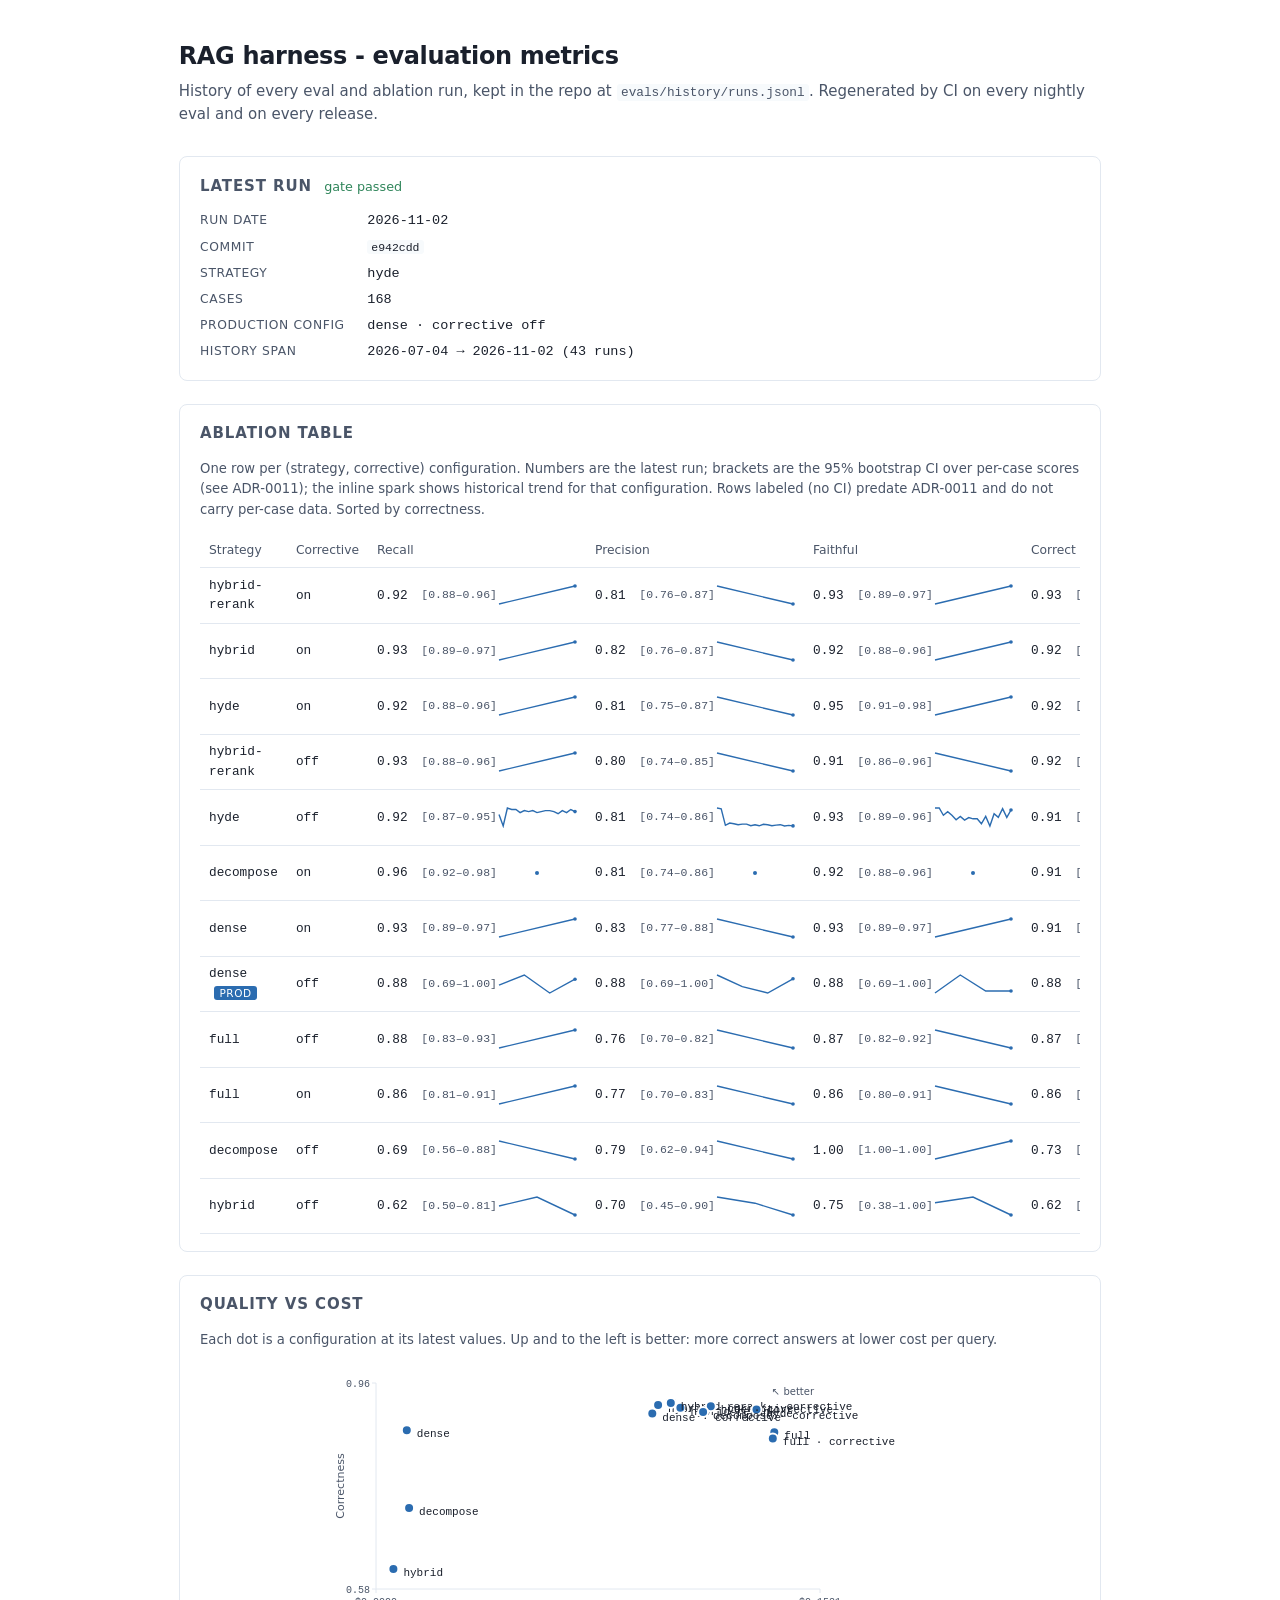
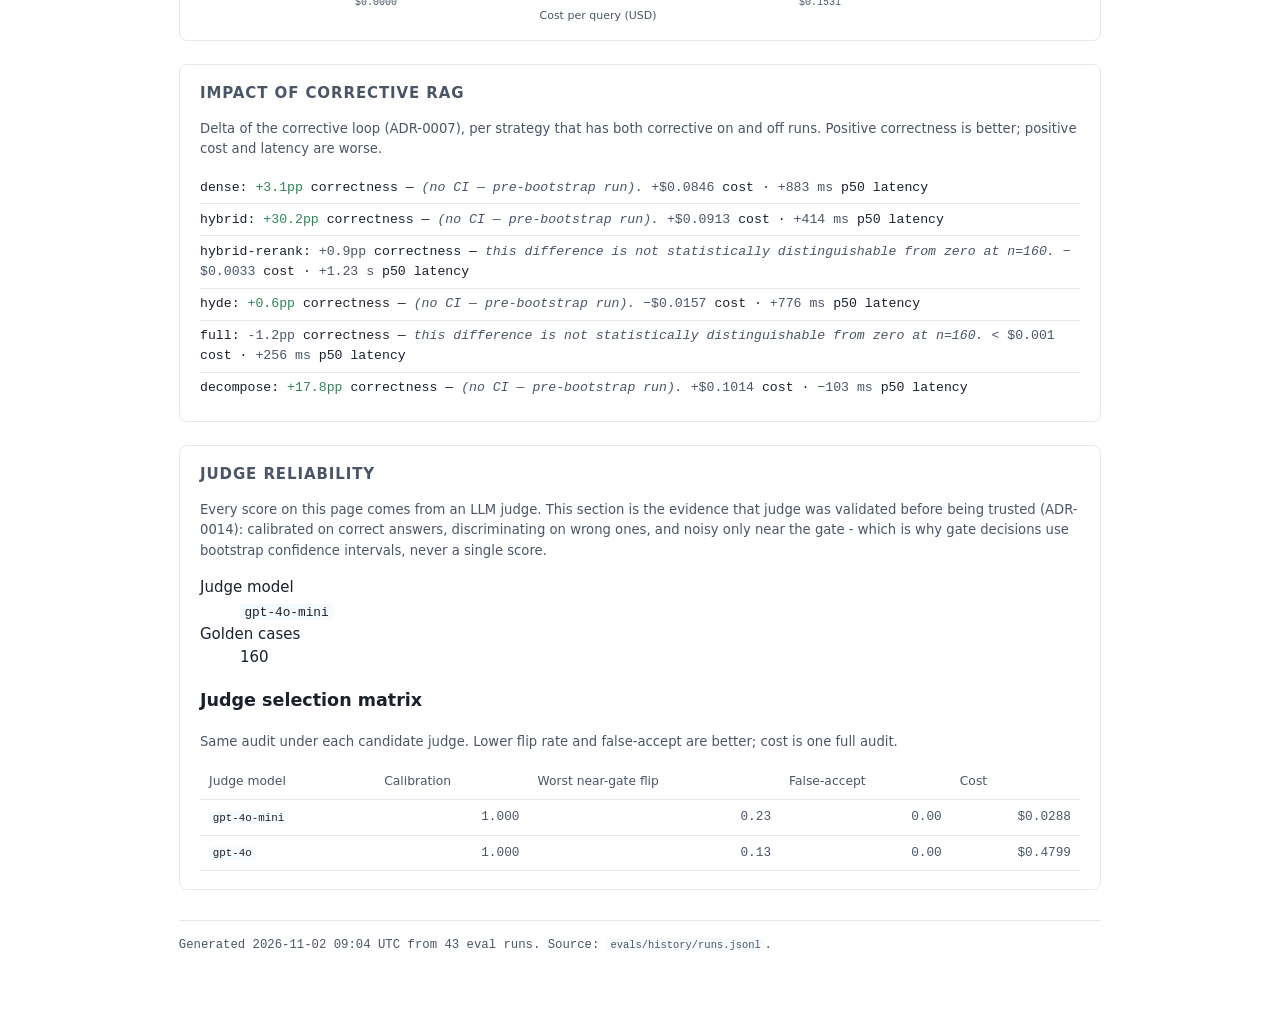
==== commit 46d24d7e: "chore(metrics): regenerate metrics page [skip ci]" ====
--- a/docs/metrics/index.html
+++ b/docs/metrics/index.html
@@ -83,8 +83,8 @@
 <h1>RAG harness - evaluation metrics</h1>
 <p class="tagline">History of every eval and ablation run, kept in the repo at <code>evals/history/runs.jsonl</code>. Regenerated by CI on every nightly eval and on every release.</p>
 </header>
-<section class="card headline"><h2>Latest run <span class="gate-pass">gate passed</span></h2><dl class="grid"><dt>Run date</dt><dd>2026-10-26</dd><dt>Commit</dt><dd><code>a6ca0a7</code></dd><dt>Strategy</dt><dd>hyde</dd><dt>Cases</dt><dd>168</dd><dt>Production config</dt><dd>dense · corrective off</dd><dt>History span</dt><dd>2026-07-04 → 2026-10-26 (42 runs)</dd></dl></section><section class="card"><h2>Ablation table</h2><p class="muted">One row per (strategy, corrective) configuration. Numbers are the latest run; brackets are the 95% bootstrap CI over per-case scores (see ADR-0011); the inline spark shows historical trend for that configuration. Rows labeled (no CI) predate ADR-0011 and do not carry per-case data. Sorted by correctness.</p><div class="table-wrap"><table class="ablation"><thead><tr><th>Strategy</th><th>Corrective</th><th>Recall</th><th>Precision</th><th>Faithful</th><th>Correct</th><th>Relevancy</th><th>p50</th><th>p95</th><th>Cost</th><th>Runs</th></tr></thead><tbody><tr><td>hybrid-rerank</td><td>on</td><td class="num-cell"><span class="num">0.92</span> <span class="ci">[0.87–0.95]</span><svg class="spark" width="80" height="22" viewBox="0 0 80 22"><polyline fill="none" stroke="currentColor" stroke-width="1.4" points="2.0,20.0 78.0,2.0"/><circle cx="78.0" cy="2.0" r="1.8" fill="currentColor"/></svg></td><td class="num-cell"><span class="num">0.81</span> <span class="ci">[0.76–0.87]</span><svg class="spark" width="80" height="22" viewBox="0 0 80 22"><polyline fill="none" stroke="currentColor" stroke-width="1.4" points="2.0,2.0 78.0,20.0"/><circle cx="78.0" cy="20.0" r="1.8" fill="currentColor"/></svg></td><td class="num-cell"><span class="num">0.93</span> <span class="ci">[0.89–0.97]</span><svg class="spark" width="80" height="22" viewBox="0 0 80 22"><polyline fill="none" stroke="currentColor" stroke-width="1.4" points="2.0,20.0 78.0,2.0"/><circle cx="78.0" cy="2.0" r="1.8" fill="currentColor"/></svg></td><td class="num-cell"><span class="num">0.93</span> <span class="ci">[0.89–0.96]</span><svg class="spark" width="80" height="22" viewBox="0 0 80 22"><polyline fill="none" stroke="currentColor" stroke-width="1.4" points="2.0,20.0 78.0,2.0"/><circle cx="78.0" cy="2.0" r="1.8" fill="currentColor"/></svg></td><td class="num-cell"><span class="num">0.82</span> <span class="ci">[0.77–0.88]</span><svg class="spark" width="80" height="22" viewBox="0 0 80 22"><polyline fill="none" stroke="currentColor" stroke-width="1.4" points="2.0,2.0 78.0,20.0"/><circle cx="78.0" cy="20.0" r="1.8" fill="currentColor"/></svg></td><td class="num">5.84 s</td><td class="num">10.98 s</td><td class="num">$0.1016</td><td class="num">2</td></tr><tr><td>hybrid</td><td>on</td><td class="num-cell"><span class="num">0.93</span> <span class="ci">[0.89–0.97]</span><svg class="spark" width="80" height="22" viewBox="0 0 80 22"><polyline fill="none" stroke="currentColor" stroke-width="1.4" points="2.0,20.0 78.0,2.0"/><circle cx="78.0" cy="2.0" r="1.8" fill="currentColor"/></svg></td><td class="num-cell"><span class="num">0.82</span> <span class="ci">[0.76–0.87]</span><svg class="spark" width="80" height="22" viewBox="0 0 80 22"><polyline fill="none" stroke="currentColor" stroke-width="1.4" points="2.0,2.0 78.0,20.0"/><circle cx="78.0" cy="20.0" r="1.8" fill="currentColor"/></svg></td><td class="num-cell"><span class="num">0.92</span> <span class="ci">[0.88–0.96]</span><svg class="spark" width="80" height="22" viewBox="0 0 80 22"><polyline fill="none" stroke="currentColor" stroke-width="1.4" points="2.0,20.0 78.0,2.0"/><circle cx="78.0" cy="2.0" r="1.8" fill="currentColor"/></svg></td><td class="num-cell"><span class="num">0.92</span> <span class="ci">[0.89–0.95]</span><svg class="spark" width="80" height="22" viewBox="0 0 80 22"><polyline fill="none" stroke="currentColor" stroke-width="1.4" points="2.0,20.0 78.0,2.0"/><circle cx="78.0" cy="2.0" r="1.8" fill="currentColor"/></svg></td><td class="num-cell"><span class="num">0.82</span> <span class="ci">[0.76–0.88]</span><svg class="spark" width="80" height="22" viewBox="0 0 80 22"><polyline fill="none" stroke="currentColor" stroke-width="1.4" points="2.0,2.0 78.0,20.0"/><circle cx="78.0" cy="20.0" r="1.8" fill="currentColor"/></svg></td><td class="num">4.36 s</td><td class="num">7.77 s</td><td class="num">$0.0973</td><td class="num">2</td></tr><tr><td>hyde</td><td>on</td><td class="num-cell"><span class="num">0.92</span> <span class="ci">[0.87–0.96]</span><svg class="spark" width="80" height="22" viewBox="0 0 80 22"><polyline fill="none" stroke="currentColor" stroke-width="1.4" points="2.0,20.0 78.0,2.0"/><circle cx="78.0" cy="2.0" r="1.8" fill="currentColor"/></svg></td><td class="num-cell"><span class="num">0.81</span> <span class="ci">[0.75–0.87]</span><svg class="spark" width="80" height="22" viewBox="0 0 80 22"><polyline fill="none" stroke="currentColor" stroke-width="1.4" points="2.0,2.0 78.0,20.0"/><circle cx="78.0" cy="20.0" r="1.8" fill="currentColor"/></svg></td><td class="num-cell"><span class="num">0.95</span> <span class="ci">[0.91–0.98]</span><svg class="spark" width="80" height="22" viewBox="0 0 80 22"><polyline fill="none" stroke="currentColor" stroke-width="1.4" points="2.0,20.0 78.0,2.0"/><circle cx="78.0" cy="2.0" r="1.8" fill="currentColor"/></svg></td><td class="num-cell"><span class="num">0.92</span> <span class="ci">[0.88–0.95]</span><svg class="spark" width="80" height="22" viewBox="0 0 80 22"><polyline fill="none" stroke="currentColor" stroke-width="1.4" points="2.0,20.0 78.0,2.0"/><circle cx="78.0" cy="2.0" r="1.8" fill="currentColor"/></svg></td><td class="num-cell"><span class="num">0.81</span> <span class="ci">[0.75–0.87]</span><svg class="spark" width="80" height="22" viewBox="0 0 80 22"><polyline fill="none" stroke="currentColor" stroke-width="1.4" points="2.0,2.0 78.0,20.0"/><circle cx="78.0" cy="20.0" r="1.8" fill="currentColor"/></svg></td><td class="num">6.00 s</td><td class="num">10.53 s</td><td class="num">$0.1154</td><td class="num">2</td></tr><tr><td>hybrid-rerank</td><td>off</td><td class="num-cell"><span class="num">0.93</span> <span class="ci">[0.88–0.96]</span><svg class="spark" width="80" height="22" viewBox="0 0 80 22"><polyline fill="none" stroke="currentColor" stroke-width="1.4" points="2.0,20.0 78.0,2.0"/><circle cx="78.0" cy="2.0" r="1.8" fill="currentColor"/></svg></td><td class="num-cell"><span class="num">0.80</span> <span class="ci">[0.74–0.85]</span><svg class="spark" width="80" height="22" viewBox="0 0 80 22"><polyline fill="none" stroke="currentColor" stroke-width="1.4" points="2.0,2.0 78.0,20.0"/><circle cx="78.0" cy="20.0" r="1.8" fill="currentColor"/></svg></td><td class="num-cell"><span class="num">0.91</span> <span class="ci">[0.87–0.96]</span><svg class="spark" width="80" height="22" viewBox="0 0 80 22"><polyline fill="none" stroke="currentColor" stroke-width="1.4" points="2.0,2.0 78.0,20.0"/><circle cx="78.0" cy="20.0" r="1.8" fill="currentColor"/></svg></td><td class="num-cell"><span class="num">0.92</span> <span class="ci">[0.88–0.95]</span><svg class="spark" width="80" height="22" viewBox="0 0 80 22"><polyline fill="none" stroke="currentColor" stroke-width="1.4" points="2.0,20.0 78.0,2.0"/><circle cx="78.0" cy="2.0" r="1.8" fill="currentColor"/></svg></td><td class="num-cell"><span class="num">0.82</span> <span class="ci">[0.76–0.88]</span><svg class="spark" width="80" height="22" viewBox="0 0 80 22"><polyline fill="none" stroke="currentColor" stroke-width="1.4" points="2.0,2.0 78.0,20.0"/><circle cx="78.0" cy="20.0" r="1.8" fill="currentColor"/></svg></td><td class="num">4.61 s</td><td class="num">8.70 s</td><td class="num">$0.1049</td><td class="num">2</td></tr><tr><td>decompose</td><td>on</td><td class="num-cell"><span class="num">0.96</span> <span class="ci">[0.93–0.99]</span><svg class="spark" width="80" height="22" viewBox="0 0 80 22"><circle cx="40.0" cy="11.0" r="2" fill="currentColor"/></svg></td><td class="num-cell"><span class="num">0.81</span> <span class="ci">[0.74–0.86]</span><svg class="spark" width="80" height="22" viewBox="0 0 80 22"><circle cx="40.0" cy="11.0" r="2" fill="currentColor"/></svg></td><td class="num-cell"><span class="num">0.92</span> <span class="ci">[0.88–0.96]</span><svg class="spark" width="80" height="22" viewBox="0 0 80 22"><circle cx="40.0" cy="11.0" r="2" fill="currentColor"/></svg></td><td class="num-cell"><span class="num">0.91</span> <span class="ci">[0.87–0.94]</span><svg class="spark" width="80" height="22" viewBox="0 0 80 22"><circle cx="40.0" cy="11.0" r="2" fill="currentColor"/></svg></td><td class="num-cell"><span class="num">0.82</span> <span class="ci">[0.76–0.88]</span><svg class="spark" width="80" height="22" viewBox="0 0 80 22"><circle cx="40.0" cy="11.0" r="2" fill="currentColor"/></svg></td><td class="num">5.12 s</td><td class="num">9.63 s</td><td class="num">$0.1128</td><td class="num">1</td></tr><tr><td>dense</td><td>on</td><td class="num-cell"><span class="num">0.93</span> <span class="ci">[0.89–0.97]</span><svg class="spark" width="80" height="22" viewBox="0 0 80 22"><polyline fill="none" stroke="currentColor" stroke-width="1.4" points="2.0,20.0 78.0,2.0"/><circle cx="78.0" cy="2.0" r="1.8" fill="currentColor"/></svg></td><td class="num-cell"><span class="num">0.83</span> <span class="ci">[0.77–0.88]</span><svg class="spark" width="80" height="22" viewBox="0 0 80 22"><polyline fill="none" stroke="currentColor" stroke-width="1.4" points="2.0,2.0 78.0,20.0"/><circle cx="78.0" cy="20.0" r="1.8" fill="currentColor"/></svg></td><td class="num-cell"><span class="num">0.93</span> <span class="ci">[0.90–0.97]</span><svg class="spark" width="80" height="22" viewBox="0 0 80 22"><polyline fill="none" stroke="currentColor" stroke-width="1.4" points="2.0,20.0 78.0,2.0"/><circle cx="78.0" cy="2.0" r="1.8" fill="currentColor"/></svg></td><td class="num-cell"><span class="num">0.91</span> <span class="ci">[0.86–0.94]</span><svg class="spark" width="80" height="22" viewBox="0 0 80 22"><polyline fill="none" stroke="currentColor" stroke-width="1.4" points="2.0,20.0 78.0,2.0"/><circle cx="78.0" cy="2.0" r="1.8" fill="currentColor"/></svg></td><td class="num-cell"><span class="num">0.80</span> <span class="ci">[0.74–0.86]</span><svg class="spark" width="80" height="22" viewBox="0 0 80 22"><polyline fill="none" stroke="currentColor" stroke-width="1.4" points="2.0,2.0 78.0,20.0"/><circle cx="78.0" cy="20.0" r="1.8" fill="currentColor"/></svg></td><td class="num">4.70 s</td><td class="num">8.28 s</td><td class="num">$0.0953</td><td class="num">2</td></tr><tr><td>hyde</td><td>off</td><td class="num-cell"><span class="num">0.93</span> <span class="ci">[0.89–0.96]</span><svg class="spark" width="80" height="22" viewBox="0 0 80 22"><polyline fill="none" stroke="currentColor" stroke-width="1.4" points="2.0,8.5 6.5,20.0 10.9,2.0 15.4,3.5 19.9,3.5 24.4,6.6 28.8,4.6 33.3,5.6 37.8,4.6 42.2,6.6 46.7,5.6 51.2,4.6 55.6,4.6 60.1,5.6 64.6,7.7 69.1,4.6 73.5,6.6 78.0,3.5"/><circle cx="78.0" cy="3.5" r="1.8" fill="currentColor"/></svg></td><td class="num-cell"><span class="num">0.81</span> <span class="ci">[0.75–0.86]</span><svg class="spark" width="80" height="22" viewBox="0 0 80 22"><polyline fill="none" stroke="currentColor" stroke-width="1.4" points="2.0,2.0 6.5,2.8 10.9,19.3 15.4,17.1 19.9,17.8 24.4,18.8 28.8,18.1 33.3,18.1 37.8,19.7 42.2,18.8 46.7,19.8 51.2,18.3 55.6,18.8 60.1,19.7 64.6,19.1 69.1,18.7 73.5,20.0 78.0,19.4"/><circle cx="78.0" cy="19.4" r="1.8" fill="currentColor"/></svg></td><td class="num-cell"><span class="num">0.91</span> <span class="ci">[0.86–0.95]</span><svg class="spark" width="80" height="22" viewBox="0 0 80 22"><polyline fill="none" stroke="currentColor" stroke-width="1.4" points="2.0,2.0 6.5,2.0 10.9,9.3 15.4,5.7 19.9,9.2 24.4,13.8 28.8,10.4 33.3,14.1 37.8,11.6 42.2,12.8 46.7,12.8 51.2,17.8 55.6,10.4 60.1,20.0 64.6,7.7 69.1,11.4 73.5,2.7 78.0,11.4"/><circle cx="78.0" cy="11.4" r="1.8" fill="currentColor"/></svg></td><td class="num-cell"><span class="num">0.90</span> <span class="ci">[0.86–0.94]</span><svg class="spark" width="80" height="22" viewBox="0 0 80 22"><polyline fill="none" stroke="currentColor" stroke-width="1.4" points="2.0,16.9 6.5,20.0 10.9,4.0 15.4,2.0 19.9,3.6 24.4,7.4 28.8,6.1 33.3,10.1 37.8,7.6 42.2,6.1 46.7,8.8 51.2,8.0 55.6,7.9 60.1,8.8 64.6,7.3 69.1,3.9 73.5,6.7 78.0,7.5"/><circle cx="78.0" cy="7.5" r="1.8" fill="currentColor"/></svg></td><td class="num-cell"><span class="num">0.81</span> <span class="ci">[0.75–0.86]</span><svg class="spark" width="80" height="22" viewBox="0 0 80 22"><polyline fill="none" stroke="currentColor" stroke-width="1.4" points="2.0,2.0 6.5,2.0 10.9,18.8 15.4,16.8 19.9,17.6 24.4,19.6 28.8,18.4 33.3,18.8 37.8,18.0 42.2,19.2 46.7,20.0 51.2,20.0 55.6,18.4 60.1,20.0 64.6,18.4 69.1,18.0 73.5,18.8 78.0,18.8"/><circle cx="78.0" cy="18.8" r="1.8" fill="currentColor"/></svg></td><td class="num">4.60 s</td><td class="num">6.46 s</td><td class="num">$0.1311</td><td class="num">18</td></tr><tr><td>dense <span class="prod-badge" title="Current production config">prod</span></td><td>off</td><td class="num-cell"><span class="num">0.88</span> <span class="ci">[0.69–1.00]</span><svg class="spark" width="80" height="22" viewBox="0 0 80 22"><polyline fill="none" stroke="currentColor" stroke-width="1.4" points="2.0,12.2 27.3,2.0 52.7,20.0 78.0,6.2"/><circle cx="78.0" cy="6.2" r="1.8" fill="currentColor"/></svg></td><td class="num-cell"><span class="num">0.88</span> <span class="ci">[0.69–1.00]</span><svg class="spark" width="80" height="22" viewBox="0 0 80 22"><polyline fill="none" stroke="currentColor" stroke-width="1.4" points="2.0,2.0 27.3,13.6 52.7,20.0 78.0,5.8"/><circle cx="78.0" cy="5.8" r="1.8" fill="currentColor"/></svg></td><td class="num-cell"><span class="num">0.88</span> <span class="ci">[0.69–1.00]</span><svg class="spark" width="80" height="22" viewBox="0 0 80 22"><polyline fill="none" stroke="currentColor" stroke-width="1.4" points="2.0,20.0 27.3,2.0 52.7,18.0 78.0,18.0"/><circle cx="78.0" cy="18.0" r="1.8" fill="currentColor"/></svg></td><td class="num-cell"><span class="num">0.88</span> <span class="ci">[0.75–0.96]</span><svg class="spark" width="80" height="22" viewBox="0 0 80 22"><polyline fill="none" stroke="currentColor" stroke-width="1.4" points="2.0,11.9 27.3,2.0 52.7,20.0 78.0,4.3"/><circle cx="78.0" cy="4.3" r="1.8" fill="currentColor"/></svg></td><td class="num-cell"><span class="num">0.81</span> <span class="ci">[0.62–1.00]</span><svg class="spark" width="80" height="22" viewBox="0 0 80 22"><polyline fill="none" stroke="currentColor" stroke-width="1.4" points="2.0,5.6 27.3,3.8 52.7,20.0 78.0,2.0"/><circle cx="78.0" cy="2.0" r="1.8" fill="currentColor"/></svg></td><td class="num">3.82 s</td><td class="num">5.86 s</td><td class="num">$0.0106</td><td class="num">4</td></tr><tr><td>full</td><td>off</td><td class="num-cell"><span class="num">0.88</span> <span class="ci">[0.83–0.93]</span><svg class="spark" width="80" height="22" viewBox="0 0 80 22"><polyline fill="none" stroke="currentColor" stroke-width="1.4" points="2.0,20.0 78.0,2.0"/><circle cx="78.0" cy="2.0" r="1.8" fill="currentColor"/></svg></td><td class="num-cell"><span class="num">0.76</span> <span class="ci">[0.69–0.82]</span><svg class="spark" width="80" height="22" viewBox="0 0 80 22"><polyline fill="none" stroke="currentColor" stroke-width="1.4" points="2.0,2.0 78.0,20.0"/><circle cx="78.0" cy="20.0" r="1.8" fill="currentColor"/></svg></td><td class="num-cell"><span class="num">0.87</span> <span class="ci">[0.81–0.92]</span><svg class="spark" width="80" height="22" viewBox="0 0 80 22"><polyline fill="none" stroke="currentColor" stroke-width="1.4" points="2.0,2.0 78.0,20.0"/><circle cx="78.0" cy="20.0" r="1.8" fill="currentColor"/></svg></td><td class="num-cell"><span class="num">0.87</span> <span class="ci">[0.82–0.91]</span><svg class="spark" width="80" height="22" viewBox="0 0 80 22"><polyline fill="none" stroke="currentColor" stroke-width="1.4" points="2.0,2.0 78.0,20.0"/><circle cx="78.0" cy="20.0" r="1.8" fill="currentColor"/></svg></td><td class="num-cell"><span class="num">0.78</span> <span class="ci">[0.71–0.84]</span><svg class="spark" width="80" height="22" viewBox="0 0 80 22"><polyline fill="none" stroke="currentColor" stroke-width="1.4" points="2.0,2.0 78.0,20.0"/><circle cx="78.0" cy="20.0" r="1.8" fill="currentColor"/></svg></td><td class="num">8.24 s</td><td class="num">11.52 s</td><td class="num">$0.1373</td><td class="num">2</td></tr><tr><td>full</td><td>on</td><td class="num-cell"><span class="num">0.86</span> <span class="ci">[0.80–0.91]</span><svg class="spark" width="80" height="22" viewBox="0 0 80 22"><polyline fill="none" stroke="currentColor" stroke-width="1.4" points="2.0,20.0 78.0,2.0"/><circle cx="78.0" cy="2.0" r="1.8" fill="currentColor"/></svg></td><td class="num-cell"><span class="num">0.77</span> <span class="ci">[0.70–0.82]</span><svg class="spark" width="80" height="22" viewBox="0 0 80 22"><polyline fill="none" stroke="currentColor" stroke-width="1.4" points="2.0,2.0 78.0,20.0"/><circle cx="78.0" cy="20.0" r="1.8" fill="currentColor"/></svg></td><td class="num-cell"><span class="num">0.86</span> <span class="ci">[0.80–0.91]</span><svg class="spark" width="80" height="22" viewBox="0 0 80 22"><polyline fill="none" stroke="currentColor" stroke-width="1.4" points="2.0,2.0 78.0,20.0"/><circle cx="78.0" cy="20.0" r="1.8" fill="currentColor"/></svg></td><td class="num-cell"><span class="num">0.86</span> <span class="ci">[0.81–0.91]</span><svg class="spark" width="80" height="22" viewBox="0 0 80 22"><polyline fill="none" stroke="currentColor" stroke-width="1.4" points="2.0,20.0 78.0,2.0"/><circle cx="78.0" cy="2.0" r="1.8" fill="currentColor"/></svg></td><td class="num-cell"><span class="num">0.77</span> <span class="ci">[0.71–0.83]</span><svg class="spark" width="80" height="22" viewBox="0 0 80 22"><polyline fill="none" stroke="currentColor" stroke-width="1.4" points="2.0,2.0 78.0,20.0"/><circle cx="78.0" cy="20.0" r="1.8" fill="currentColor"/></svg></td><td class="num">8.50 s</td><td class="num">12.29 s</td><td class="num">$0.1368</td><td class="num">2</td></tr><tr><td>decompose</td><td>off</td><td class="num-cell"><span class="num">0.69</span> <span class="ci">[0.56–0.88]</span><svg class="spark" width="80" height="22" viewBox="0 0 80 22"><polyline fill="none" stroke="currentColor" stroke-width="1.4" points="2.0,2.0 78.0,20.0"/><circle cx="78.0" cy="20.0" r="1.8" fill="currentColor"/></svg></td><td class="num-cell"><span class="num">0.79</span> <span class="ci">[0.62–0.94]</span><svg class="spark" width="80" height="22" viewBox="0 0 80 22"><polyline fill="none" stroke="currentColor" stroke-width="1.4" points="2.0,2.0 78.0,20.0"/><circle cx="78.0" cy="20.0" r="1.8" fill="currentColor"/></svg></td><td class="num-cell"><span class="num">1.00</span> <span class="ci">[1.00–1.00]</span><svg class="spark" width="80" height="22" viewBox="0 0 80 22"><polyline fill="none" stroke="currentColor" stroke-width="1.4" points="2.0,20.0 78.0,2.0"/><circle cx="78.0" cy="2.0" r="1.8" fill="currentColor"/></svg></td><td class="num-cell"><span class="num">0.73</span> <span class="ci">[0.51–0.86]</span><svg class="spark" width="80" height="22" viewBox="0 0 80 22"><polyline fill="none" stroke="currentColor" stroke-width="1.4" points="2.0,2.0 78.0,20.0"/><circle cx="78.0" cy="20.0" r="1.8" fill="currentColor"/></svg></td><td class="num-cell"><span class="num">0.88</span> <span class="ci">[0.62–1.00]</span><svg class="spark" width="80" height="22" viewBox="0 0 80 22"><polyline fill="none" stroke="currentColor" stroke-width="1.4" points="2.0,20.0 78.0,2.0"/><circle cx="78.0" cy="2.0" r="1.8" fill="currentColor"/></svg></td><td class="num">5.22 s</td><td class="num">5.90 s</td><td class="num">$0.0114</td><td class="num">2</td></tr><tr><td>hybrid</td><td>off</td><td class="num-cell"><span class="num">0.62</span> <span class="ci">[0.50–0.81]</span><svg class="spark" width="80" height="22" viewBox="0 0 80 22"><polyline fill="none" stroke="currentColor" stroke-width="1.4" points="2.0,11.0 40.0,2.0 78.0,20.0"/><circle cx="78.0" cy="20.0" r="1.8" fill="currentColor"/></svg></td><td class="num-cell"><span class="num">0.70</span> <span class="ci">[0.45–0.90]</span><svg class="spark" width="80" height="22" viewBox="0 0 80 22"><polyline fill="none" stroke="currentColor" stroke-width="1.4" points="2.0,2.0 40.0,8.2 78.0,20.0"/><circle cx="78.0" cy="20.0" r="1.8" fill="currentColor"/></svg></td><td class="num-cell"><span class="num">0.75</span> <span class="ci">[0.38–1.00]</span><svg class="spark" width="80" height="22" viewBox="0 0 80 22"><polyline fill="none" stroke="currentColor" stroke-width="1.4" points="2.0,7.7 40.0,2.0 78.0,20.0"/><circle cx="78.0" cy="20.0" r="1.8" fill="currentColor"/></svg></td><td class="num-cell"><span class="num">0.62</span> <span class="ci">[0.34–0.85]</span><svg class="spark" width="80" height="22" viewBox="0 0 80 22"><polyline fill="none" stroke="currentColor" stroke-width="1.4" points="2.0,11.8 40.0,2.0 78.0,20.0"/><circle cx="78.0" cy="20.0" r="1.8" fill="currentColor"/></svg></td><td class="num-cell"><span class="num">0.75</span> <span class="ci">[0.38–1.00]</span><svg class="spark" width="80" height="22" viewBox="0 0 80 22"><polyline fill="none" stroke="currentColor" stroke-width="1.4" points="2.0,2.0 40.0,8.4 78.0,20.0"/><circle cx="78.0" cy="20.0" r="1.8" fill="currentColor"/></svg></td><td class="num">3.95 s</td><td class="num">6.30 s</td><td class="num">$0.0060</td><td class="num">3</td></tr></tbody></table></div></section><section class="card"><h2>Quality vs cost</h2><p class="muted">Each dot is a configuration at its latest values. Up and to the left is better: more correct answers at lower cost per query.</p><svg class="scatter" width="620" height="260" viewBox="0 0 620 260" role="img" aria-label="Quality (correctness) vs cost per query, per configuration"><line x1="46" y1="226" x2="490" y2="226" class="axis"/><line x1="46" y1="20" x2="46" y2="226" class="axis"/><line x1="46.0" y1="226" x2="46.0" y2="230" class="axis"/><text x="46.0" y="242" class="tick-label tick-x">$0.0000</text><line x1="490.0" y1="226" x2="490.0" y2="230" class="axis"/><text x="490.0" y="242" class="tick-label tick-x">$0.1531</text><line x1="42" y1="226.0" x2="46" y2="226.0" class="axis"/><text x="40" y="230.0" class="tick-label tick-y">0.58</text><line x1="42" y1="20.0" x2="46" y2="20.0" class="axis"/><text x="40" y="24.0" class="tick-label tick-y">0.96</text><text x="268" y="256" class="axis-label">Cost per query (USD)</text><text x="14" y="123" class="axis-label" transform="rotate(-90 14 123)">Correctness</text><text x="484" y="32" class="guide-label">↖ better</text><g class="dot"><circle cx="76.8" cy="67.2" r="5" /><text x="86.8" y="71.2" class="dot-label">dense</text></g><g class="dot"><circle cx="322.3" cy="50.6" r="5" /><text x="332.3" y="54.6" class="dot-label">dense · corrective</text></g><g class="dot"><circle cx="63.4" cy="206.1" r="5" /><text x="73.4" y="210.1" class="dot-label">hybrid</text></g><g class="dot"><circle cx="328.1" cy="42.1" r="5" /><text x="338.1" y="46.1" class="dot-label">hybrid · corrective</text></g><g class="dot"><circle cx="350.4" cy="44.7" r="5" /><text x="360.4" y="48.7" class="dot-label">hybrid-rerank</text></g><g class="dot"><circle cx="340.8" cy="39.9" r="5" /><text x="350.8" y="43.9" class="dot-label">hybrid-rerank · corrective</text></g><g class="dot"><circle cx="426.2" cy="51.4" r="5" /><text x="436.2" y="55.4" class="dot-label">hyde</text></g><g class="dot"><circle cx="380.8" cy="43.2" r="5" /><text x="390.8" y="47.2" class="dot-label">hyde · corrective</text></g><g class="dot"><circle cx="444.3" cy="69.2" r="5" /><text x="454.3" y="73.2" class="dot-label">full</text></g><g class="dot"><circle cx="442.8" cy="75.5" r="5" /><text x="452.8" y="79.5" class="dot-label">full · corrective</text></g><g class="dot"><circle cx="79.1" cy="145.1" r="5" /><text x="89.1" y="149.1" class="dot-label">decompose</text></g><g class="dot"><circle cx="373.1" cy="48.9" r="5" /><text x="383.1" y="52.9" class="dot-label">decompose · corrective</text></g></svg></section><section class="card"><h2>Impact of corrective RAG</h2><p class="muted">Delta of the corrective loop (ADR-0007), per strategy that has both corrective on and off runs. Positive correctness is better; positive cost and latency are worse.</p><ul class="corrective-list"><li><span class="strategy-name">dense</span>: <span class="delta correct-delta">+3.1pp</span> correctness &mdash; <em class="ci-note">(no CI &mdash; pre-bootstrap run).</em> <span class="delta">+$0.0846</span> cost &middot; <span class="delta">+883 ms</span> p50 latency</li><li><span class="strategy-name">hybrid</span>: <span class="delta correct-delta">+30.2pp</span> correctness &mdash; <em class="ci-note">(no CI &mdash; pre-bootstrap run).</em> <span class="delta">+$0.0913</span> cost &middot; <span class="delta">+414 ms</span> p50 latency</li><li><span class="strategy-name">hybrid-rerank</span>: <span class="delta indeterminate-delta">+0.9pp</span> correctness &mdash; <em class="ci-note">this difference is not statistically distinguishable from zero at n=160.</em> <span class="delta">−$0.0033</span> cost &middot; <span class="delta">+1.23 s</span> p50 latency</li><li><span class="strategy-name">hyde</span>: <span class="delta correct-delta">+1.5pp</span> correctness &mdash; <em class="ci-note">(no CI &mdash; pre-bootstrap run).</em> <span class="delta">−$0.0156</span> cost &middot; <span class="delta">+1.40 s</span> p50 latency</li><li><span class="strategy-name">full</span>: <span class="delta indeterminate-delta">-1.2pp</span> correctness &mdash; <em class="ci-note">this difference is not statistically distinguishable from zero at n=160.</em> <span class="delta">&lt; $0.001</span> cost &middot; <span class="delta">+256 ms</span> p50 latency</li><li><span class="strategy-name">decompose</span>: <span class="delta correct-delta">+17.8pp</span> correctness &mdash; <em class="ci-note">(no CI &mdash; pre-bootstrap run).</em> <span class="delta">+$0.1014</span> cost &middot; <span class="delta">−103 ms</span> p50 latency</li></ul></section><section class="card"><h2>Judge reliability</h2><p class="muted">Every score on this page comes from an LLM judge. This section is the evidence that judge was validated before being trusted (ADR-0014): calibrated on correct answers, discriminating on wrong ones, and noisy only near the gate - which is why gate decisions use bootstrap confidence intervals, never a single score.</p><dl class="grid"><dt>Judge model</dt><dd><code>gpt-4o-mini</code></dd><dt>Golden cases</dt><dd>160</dd></dl><h3>Judge selection matrix</h3><p class="muted">Same audit under each candidate judge. Lower flip rate and false-accept are better; cost is one full audit.</p><div class="table-wrap"><table class="ablation"><thead><tr><th>Judge model</th><th>Calibration</th><th>Worst near-gate flip</th><th>False-accept</th><th>Cost</th></tr></thead><tbody><tr><td><code>gpt-4o-mini</code></td><td class="num">1.000</td><td class="num">0.23</td><td class="num">0.00</td><td class="num">$0.0288</td></tr><tr><td><code>gpt-4o</code></td><td class="num">1.000</td><td class="num">0.13</td><td class="num">0.00</td><td class="num">$0.4799</td></tr></tbody></table></div></section>
-<footer class="site-footer">Generated 2026-10-26 07:36 UTC from 42 eval runs. Source: <code>evals/history/runs.jsonl</code>.</footer>
+<section class="card headline"><h2>Latest run <span class="gate-pass">gate passed</span></h2><dl class="grid"><dt>Run date</dt><dd>2026-11-02</dd><dt>Commit</dt><dd><code>e942cdd</code></dd><dt>Strategy</dt><dd>hyde</dd><dt>Cases</dt><dd>168</dd><dt>Production config</dt><dd>dense · corrective off</dd><dt>History span</dt><dd>2026-07-04 → 2026-11-02 (43 runs)</dd></dl></section><section class="card"><h2>Ablation table</h2><p class="muted">One row per (strategy, corrective) configuration. Numbers are the latest run; brackets are the 95% bootstrap CI over per-case scores (see ADR-0011); the inline spark shows historical trend for that configuration. Rows labeled (no CI) predate ADR-0011 and do not carry per-case data. Sorted by correctness.</p><div class="table-wrap"><table class="ablation"><thead><tr><th>Strategy</th><th>Corrective</th><th>Recall</th><th>Precision</th><th>Faithful</th><th>Correct</th><th>Relevancy</th><th>p50</th><th>p95</th><th>Cost</th><th>Runs</th></tr></thead><tbody><tr><td>hybrid-rerank</td><td>on</td><td class="num-cell"><span class="num">0.92</span> <span class="ci">[0.88–0.96]</span><svg class="spark" width="80" height="22" viewBox="0 0 80 22"><polyline fill="none" stroke="currentColor" stroke-width="1.4" points="2.0,20.0 78.0,2.0"/><circle cx="78.0" cy="2.0" r="1.8" fill="currentColor"/></svg></td><td class="num-cell"><span class="num">0.81</span> <span class="ci">[0.76–0.87]</span><svg class="spark" width="80" height="22" viewBox="0 0 80 22"><polyline fill="none" stroke="currentColor" stroke-width="1.4" points="2.0,2.0 78.0,20.0"/><circle cx="78.0" cy="20.0" r="1.8" fill="currentColor"/></svg></td><td class="num-cell"><span class="num">0.93</span> <span class="ci">[0.89–0.97]</span><svg class="spark" width="80" height="22" viewBox="0 0 80 22"><polyline fill="none" stroke="currentColor" stroke-width="1.4" points="2.0,20.0 78.0,2.0"/><circle cx="78.0" cy="2.0" r="1.8" fill="currentColor"/></svg></td><td class="num-cell"><span class="num">0.93</span> <span class="ci">[0.89–0.96]</span><svg class="spark" width="80" height="22" viewBox="0 0 80 22"><polyline fill="none" stroke="currentColor" stroke-width="1.4" points="2.0,20.0 78.0,2.0"/><circle cx="78.0" cy="2.0" r="1.8" fill="currentColor"/></svg></td><td class="num-cell"><span class="num">0.82</span> <span class="ci">[0.77–0.88]</span><svg class="spark" width="80" height="22" viewBox="0 0 80 22"><polyline fill="none" stroke="currentColor" stroke-width="1.4" points="2.0,2.0 78.0,20.0"/><circle cx="78.0" cy="20.0" r="1.8" fill="currentColor"/></svg></td><td class="num">5.84 s</td><td class="num">10.98 s</td><td class="num">$0.1016</td><td class="num">2</td></tr><tr><td>hybrid</td><td>on</td><td class="num-cell"><span class="num">0.93</span> <span class="ci">[0.89–0.97]</span><svg class="spark" width="80" height="22" viewBox="0 0 80 22"><polyline fill="none" stroke="currentColor" stroke-width="1.4" points="2.0,20.0 78.0,2.0"/><circle cx="78.0" cy="2.0" r="1.8" fill="currentColor"/></svg></td><td class="num-cell"><span class="num">0.82</span> <span class="ci">[0.76–0.87]</span><svg class="spark" width="80" height="22" viewBox="0 0 80 22"><polyline fill="none" stroke="currentColor" stroke-width="1.4" points="2.0,2.0 78.0,20.0"/><circle cx="78.0" cy="20.0" r="1.8" fill="currentColor"/></svg></td><td class="num-cell"><span class="num">0.92</span> <span class="ci">[0.88–0.96]</span><svg class="spark" width="80" height="22" viewBox="0 0 80 22"><polyline fill="none" stroke="currentColor" stroke-width="1.4" points="2.0,20.0 78.0,2.0"/><circle cx="78.0" cy="2.0" r="1.8" fill="currentColor"/></svg></td><td class="num-cell"><span class="num">0.92</span> <span class="ci">[0.89–0.95]</span><svg class="spark" width="80" height="22" viewBox="0 0 80 22"><polyline fill="none" stroke="currentColor" stroke-width="1.4" points="2.0,20.0 78.0,2.0"/><circle cx="78.0" cy="2.0" r="1.8" fill="currentColor"/></svg></td><td class="num-cell"><span class="num">0.82</span> <span class="ci">[0.76–0.87]</span><svg class="spark" width="80" height="22" viewBox="0 0 80 22"><polyline fill="none" stroke="currentColor" stroke-width="1.4" points="2.0,2.0 78.0,20.0"/><circle cx="78.0" cy="20.0" r="1.8" fill="currentColor"/></svg></td><td class="num">4.36 s</td><td class="num">7.77 s</td><td class="num">$0.0973</td><td class="num">2</td></tr><tr><td>hyde</td><td>on</td><td class="num-cell"><span class="num">0.92</span> <span class="ci">[0.88–0.96]</span><svg class="spark" width="80" height="22" viewBox="0 0 80 22"><polyline fill="none" stroke="currentColor" stroke-width="1.4" points="2.0,20.0 78.0,2.0"/><circle cx="78.0" cy="2.0" r="1.8" fill="currentColor"/></svg></td><td class="num-cell"><span class="num">0.81</span> <span class="ci">[0.75–0.87]</span><svg class="spark" width="80" height="22" viewBox="0 0 80 22"><polyline fill="none" stroke="currentColor" stroke-width="1.4" points="2.0,2.0 78.0,20.0"/><circle cx="78.0" cy="20.0" r="1.8" fill="currentColor"/></svg></td><td class="num-cell"><span class="num">0.95</span> <span class="ci">[0.91–0.98]</span><svg class="spark" width="80" height="22" viewBox="0 0 80 22"><polyline fill="none" stroke="currentColor" stroke-width="1.4" points="2.0,20.0 78.0,2.0"/><circle cx="78.0" cy="2.0" r="1.8" fill="currentColor"/></svg></td><td class="num-cell"><span class="num">0.92</span> <span class="ci">[0.88–0.95]</span><svg class="spark" width="80" height="22" viewBox="0 0 80 22"><polyline fill="none" stroke="currentColor" stroke-width="1.4" points="2.0,20.0 78.0,2.0"/><circle cx="78.0" cy="2.0" r="1.8" fill="currentColor"/></svg></td><td class="num-cell"><span class="num">0.81</span> <span class="ci">[0.75–0.87]</span><svg class="spark" width="80" height="22" viewBox="0 0 80 22"><polyline fill="none" stroke="currentColor" stroke-width="1.4" points="2.0,2.0 78.0,20.0"/><circle cx="78.0" cy="20.0" r="1.8" fill="currentColor"/></svg></td><td class="num">6.00 s</td><td class="num">10.53 s</td><td class="num">$0.1154</td><td class="num">2</td></tr><tr><td>hybrid-rerank</td><td>off</td><td class="num-cell"><span class="num">0.93</span> <span class="ci">[0.88–0.96]</span><svg class="spark" width="80" height="22" viewBox="0 0 80 22"><polyline fill="none" stroke="currentColor" stroke-width="1.4" points="2.0,20.0 78.0,2.0"/><circle cx="78.0" cy="2.0" r="1.8" fill="currentColor"/></svg></td><td class="num-cell"><span class="num">0.80</span> <span class="ci">[0.74–0.85]</span><svg class="spark" width="80" height="22" viewBox="0 0 80 22"><polyline fill="none" stroke="currentColor" stroke-width="1.4" points="2.0,2.0 78.0,20.0"/><circle cx="78.0" cy="20.0" r="1.8" fill="currentColor"/></svg></td><td class="num-cell"><span class="num">0.91</span> <span class="ci">[0.86–0.96]</span><svg class="spark" width="80" height="22" viewBox="0 0 80 22"><polyline fill="none" stroke="currentColor" stroke-width="1.4" points="2.0,2.0 78.0,20.0"/><circle cx="78.0" cy="20.0" r="1.8" fill="currentColor"/></svg></td><td class="num-cell"><span class="num">0.92</span> <span class="ci">[0.88–0.95]</span><svg class="spark" width="80" height="22" viewBox="0 0 80 22"><polyline fill="none" stroke="currentColor" stroke-width="1.4" points="2.0,20.0 78.0,2.0"/><circle cx="78.0" cy="2.0" r="1.8" fill="currentColor"/></svg></td><td class="num-cell"><span class="num">0.82</span> <span class="ci">[0.76–0.88]</span><svg class="spark" width="80" height="22" viewBox="0 0 80 22"><polyline fill="none" stroke="currentColor" stroke-width="1.4" points="2.0,2.0 78.0,20.0"/><circle cx="78.0" cy="20.0" r="1.8" fill="currentColor"/></svg></td><td class="num">4.61 s</td><td class="num">8.70 s</td><td class="num">$0.1049</td><td class="num">2</td></tr><tr><td>hyde</td><td>off</td><td class="num-cell"><span class="num">0.92</span> <span class="ci">[0.87–0.95]</span><svg class="spark" width="80" height="22" viewBox="0 0 80 22"><polyline fill="none" stroke="currentColor" stroke-width="1.4" points="2.0,8.5 6.2,20.0 10.4,2.0 14.7,3.5 18.9,3.5 23.1,6.6 27.3,4.6 31.6,5.6 35.8,4.6 40.0,6.6 44.2,5.6 48.4,4.6 52.7,4.6 56.9,5.6 61.1,7.7 65.3,4.6 69.6,6.6 73.8,3.5 78.0,5.6"/><circle cx="78.0" cy="5.6" r="1.8" fill="currentColor"/></svg></td><td class="num-cell"><span class="num">0.81</span> <span class="ci">[0.74–0.86]</span><svg class="spark" width="80" height="22" viewBox="0 0 80 22"><polyline fill="none" stroke="currentColor" stroke-width="1.4" points="2.0,2.0 6.2,2.8 10.4,19.3 14.7,17.1 18.9,17.8 23.1,18.8 27.3,18.1 31.6,18.1 35.8,19.7 40.0,18.8 44.2,19.8 48.4,18.3 52.7,18.8 56.9,19.7 61.1,19.1 65.3,18.7 69.6,20.0 73.8,19.4 78.0,19.9"/><circle cx="78.0" cy="19.9" r="1.8" fill="currentColor"/></svg></td><td class="num-cell"><span class="num">0.93</span> <span class="ci">[0.89–0.96]</span><svg class="spark" width="80" height="22" viewBox="0 0 80 22"><polyline fill="none" stroke="currentColor" stroke-width="1.4" points="2.0,2.0 6.2,2.0 10.4,9.3 14.7,5.7 18.9,9.2 23.1,13.8 27.3,10.4 31.6,14.1 35.8,11.6 40.0,12.8 44.2,12.8 48.4,17.8 52.7,10.4 56.9,20.0 61.1,7.7 65.3,11.4 69.6,2.7 73.8,11.4 78.0,4.0"/><circle cx="78.0" cy="4.0" r="1.8" fill="currentColor"/></svg></td><td class="num-cell"><span class="num">0.91</span> <span class="ci">[0.88–0.95]</span><svg class="spark" width="80" height="22" viewBox="0 0 80 22"><polyline fill="none" stroke="currentColor" stroke-width="1.4" points="2.0,16.9 6.2,20.0 10.4,4.0 14.7,2.0 18.9,3.6 23.1,7.4 27.3,6.1 31.6,10.1 35.8,7.6 40.0,6.1 44.2,8.8 48.4,8.0 52.7,7.9 56.9,8.8 61.1,7.3 65.3,3.9 69.6,6.7 73.8,7.5 78.0,4.7"/><circle cx="78.0" cy="4.7" r="1.8" fill="currentColor"/></svg></td><td class="num-cell"><span class="num">0.82</span> <span class="ci">[0.76–0.88]</span><svg class="spark" width="80" height="22" viewBox="0 0 80 22"><polyline fill="none" stroke="currentColor" stroke-width="1.4" points="2.0,2.0 6.2,2.0 10.4,18.8 14.7,16.8 18.9,17.6 23.1,19.6 27.3,18.4 31.6,18.8 35.8,18.0 40.0,19.2 44.2,20.0 48.4,20.0 52.7,18.4 56.9,20.0 61.1,18.4 65.3,18.0 69.6,18.8 73.8,18.8 78.0,17.6"/><circle cx="78.0" cy="17.6" r="1.8" fill="currentColor"/></svg></td><td class="num">5.23 s</td><td class="num">6.83 s</td><td class="num">$0.1312</td><td class="num">19</td></tr><tr><td>decompose</td><td>on</td><td class="num-cell"><span class="num">0.96</span> <span class="ci">[0.92–0.98]</span><svg class="spark" width="80" height="22" viewBox="0 0 80 22"><circle cx="40.0" cy="11.0" r="2" fill="currentColor"/></svg></td><td class="num-cell"><span class="num">0.81</span> <span class="ci">[0.74–0.86]</span><svg class="spark" width="80" height="22" viewBox="0 0 80 22"><circle cx="40.0" cy="11.0" r="2" fill="currentColor"/></svg></td><td class="num-cell"><span class="num">0.92</span> <span class="ci">[0.88–0.96]</span><svg class="spark" width="80" height="22" viewBox="0 0 80 22"><circle cx="40.0" cy="11.0" r="2" fill="currentColor"/></svg></td><td class="num-cell"><span class="num">0.91</span> <span class="ci">[0.87–0.94]</span><svg class="spark" width="80" height="22" viewBox="0 0 80 22"><circle cx="40.0" cy="11.0" r="2" fill="currentColor"/></svg></td><td class="num-cell"><span class="num">0.82</span> <span class="ci">[0.75–0.88]</span><svg class="spark" width="80" height="22" viewBox="0 0 80 22"><circle cx="40.0" cy="11.0" r="2" fill="currentColor"/></svg></td><td class="num">5.12 s</td><td class="num">9.63 s</td><td class="num">$0.1128</td><td class="num">1</td></tr><tr><td>dense</td><td>on</td><td class="num-cell"><span class="num">0.93</span> <span class="ci">[0.89–0.97]</span><svg class="spark" width="80" height="22" viewBox="0 0 80 22"><polyline fill="none" stroke="currentColor" stroke-width="1.4" points="2.0,20.0 78.0,2.0"/><circle cx="78.0" cy="2.0" r="1.8" fill="currentColor"/></svg></td><td class="num-cell"><span class="num">0.83</span> <span class="ci">[0.77–0.88]</span><svg class="spark" width="80" height="22" viewBox="0 0 80 22"><polyline fill="none" stroke="currentColor" stroke-width="1.4" points="2.0,2.0 78.0,20.0"/><circle cx="78.0" cy="20.0" r="1.8" fill="currentColor"/></svg></td><td class="num-cell"><span class="num">0.93</span> <span class="ci">[0.89–0.97]</span><svg class="spark" width="80" height="22" viewBox="0 0 80 22"><polyline fill="none" stroke="currentColor" stroke-width="1.4" points="2.0,20.0 78.0,2.0"/><circle cx="78.0" cy="2.0" r="1.8" fill="currentColor"/></svg></td><td class="num-cell"><span class="num">0.91</span> <span class="ci">[0.86–0.94]</span><svg class="spark" width="80" height="22" viewBox="0 0 80 22"><polyline fill="none" stroke="currentColor" stroke-width="1.4" points="2.0,20.0 78.0,2.0"/><circle cx="78.0" cy="2.0" r="1.8" fill="currentColor"/></svg></td><td class="num-cell"><span class="num">0.80</span> <span class="ci">[0.73–0.86]</span><svg class="spark" width="80" height="22" viewBox="0 0 80 22"><polyline fill="none" stroke="currentColor" stroke-width="1.4" points="2.0,2.0 78.0,20.0"/><circle cx="78.0" cy="20.0" r="1.8" fill="currentColor"/></svg></td><td class="num">4.70 s</td><td class="num">8.28 s</td><td class="num">$0.0953</td><td class="num">2</td></tr><tr><td>dense <span class="prod-badge" title="Current production config">prod</span></td><td>off</td><td class="num-cell"><span class="num">0.88</span> <span class="ci">[0.69–1.00]</span><svg class="spark" width="80" height="22" viewBox="0 0 80 22"><polyline fill="none" stroke="currentColor" stroke-width="1.4" points="2.0,12.2 27.3,2.0 52.7,20.0 78.0,6.2"/><circle cx="78.0" cy="6.2" r="1.8" fill="currentColor"/></svg></td><td class="num-cell"><span class="num">0.88</span> <span class="ci">[0.69–1.00]</span><svg class="spark" width="80" height="22" viewBox="0 0 80 22"><polyline fill="none" stroke="currentColor" stroke-width="1.4" points="2.0,2.0 27.3,13.6 52.7,20.0 78.0,5.8"/><circle cx="78.0" cy="5.8" r="1.8" fill="currentColor"/></svg></td><td class="num-cell"><span class="num">0.88</span> <span class="ci">[0.69–1.00]</span><svg class="spark" width="80" height="22" viewBox="0 0 80 22"><polyline fill="none" stroke="currentColor" stroke-width="1.4" points="2.0,20.0 27.3,2.0 52.7,18.0 78.0,18.0"/><circle cx="78.0" cy="18.0" r="1.8" fill="currentColor"/></svg></td><td class="num-cell"><span class="num">0.88</span> <span class="ci">[0.75–0.96]</span><svg class="spark" width="80" height="22" viewBox="0 0 80 22"><polyline fill="none" stroke="currentColor" stroke-width="1.4" points="2.0,11.9 27.3,2.0 52.7,20.0 78.0,4.3"/><circle cx="78.0" cy="4.3" r="1.8" fill="currentColor"/></svg></td><td class="num-cell"><span class="num">0.81</span> <span class="ci">[0.62–1.00]</span><svg class="spark" width="80" height="22" viewBox="0 0 80 22"><polyline fill="none" stroke="currentColor" stroke-width="1.4" points="2.0,5.6 27.3,3.8 52.7,20.0 78.0,2.0"/><circle cx="78.0" cy="2.0" r="1.8" fill="currentColor"/></svg></td><td class="num">3.82 s</td><td class="num">5.86 s</td><td class="num">$0.0106</td><td class="num">4</td></tr><tr><td>full</td><td>off</td><td class="num-cell"><span class="num">0.88</span> <span class="ci">[0.83–0.93]</span><svg class="spark" width="80" height="22" viewBox="0 0 80 22"><polyline fill="none" stroke="currentColor" stroke-width="1.4" points="2.0,20.0 78.0,2.0"/><circle cx="78.0" cy="2.0" r="1.8" fill="currentColor"/></svg></td><td class="num-cell"><span class="num">0.76</span> <span class="ci">[0.70–0.82]</span><svg class="spark" width="80" height="22" viewBox="0 0 80 22"><polyline fill="none" stroke="currentColor" stroke-width="1.4" points="2.0,2.0 78.0,20.0"/><circle cx="78.0" cy="20.0" r="1.8" fill="currentColor"/></svg></td><td class="num-cell"><span class="num">0.87</span> <span class="ci">[0.82–0.92]</span><svg class="spark" width="80" height="22" viewBox="0 0 80 22"><polyline fill="none" stroke="currentColor" stroke-width="1.4" points="2.0,2.0 78.0,20.0"/><circle cx="78.0" cy="20.0" r="1.8" fill="currentColor"/></svg></td><td class="num-cell"><span class="num">0.87</span> <span class="ci">[0.83–0.91]</span><svg class="spark" width="80" height="22" viewBox="0 0 80 22"><polyline fill="none" stroke="currentColor" stroke-width="1.4" points="2.0,2.0 78.0,20.0"/><circle cx="78.0" cy="20.0" r="1.8" fill="currentColor"/></svg></td><td class="num-cell"><span class="num">0.78</span> <span class="ci">[0.71–0.84]</span><svg class="spark" width="80" height="22" viewBox="0 0 80 22"><polyline fill="none" stroke="currentColor" stroke-width="1.4" points="2.0,2.0 78.0,20.0"/><circle cx="78.0" cy="20.0" r="1.8" fill="currentColor"/></svg></td><td class="num">8.24 s</td><td class="num">11.52 s</td><td class="num">$0.1373</td><td class="num">2</td></tr><tr><td>full</td><td>on</td><td class="num-cell"><span class="num">0.86</span> <span class="ci">[0.81–0.91]</span><svg class="spark" width="80" height="22" viewBox="0 0 80 22"><polyline fill="none" stroke="currentColor" stroke-width="1.4" points="2.0,20.0 78.0,2.0"/><circle cx="78.0" cy="2.0" r="1.8" fill="currentColor"/></svg></td><td class="num-cell"><span class="num">0.77</span> <span class="ci">[0.70–0.83]</span><svg class="spark" width="80" height="22" viewBox="0 0 80 22"><polyline fill="none" stroke="currentColor" stroke-width="1.4" points="2.0,2.0 78.0,20.0"/><circle cx="78.0" cy="20.0" r="1.8" fill="currentColor"/></svg></td><td class="num-cell"><span class="num">0.86</span> <span class="ci">[0.80–0.91]</span><svg class="spark" width="80" height="22" viewBox="0 0 80 22"><polyline fill="none" stroke="currentColor" stroke-width="1.4" points="2.0,2.0 78.0,20.0"/><circle cx="78.0" cy="20.0" r="1.8" fill="currentColor"/></svg></td><td class="num-cell"><span class="num">0.86</span> <span class="ci">[0.81–0.91]</span><svg class="spark" width="80" height="22" viewBox="0 0 80 22"><polyline fill="none" stroke="currentColor" stroke-width="1.4" points="2.0,20.0 78.0,2.0"/><circle cx="78.0" cy="2.0" r="1.8" fill="currentColor"/></svg></td><td class="num-cell"><span class="num">0.77</span> <span class="ci">[0.70–0.83]</span><svg class="spark" width="80" height="22" viewBox="0 0 80 22"><polyline fill="none" stroke="currentColor" stroke-width="1.4" points="2.0,2.0 78.0,20.0"/><circle cx="78.0" cy="20.0" r="1.8" fill="currentColor"/></svg></td><td class="num">8.50 s</td><td class="num">12.29 s</td><td class="num">$0.1368</td><td class="num">2</td></tr><tr><td>decompose</td><td>off</td><td class="num-cell"><span class="num">0.69</span> <span class="ci">[0.56–0.88]</span><svg class="spark" width="80" height="22" viewBox="0 0 80 22"><polyline fill="none" stroke="currentColor" stroke-width="1.4" points="2.0,2.0 78.0,20.0"/><circle cx="78.0" cy="20.0" r="1.8" fill="currentColor"/></svg></td><td class="num-cell"><span class="num">0.79</span> <span class="ci">[0.62–0.94]</span><svg class="spark" width="80" height="22" viewBox="0 0 80 22"><polyline fill="none" stroke="currentColor" stroke-width="1.4" points="2.0,2.0 78.0,20.0"/><circle cx="78.0" cy="20.0" r="1.8" fill="currentColor"/></svg></td><td class="num-cell"><span class="num">1.00</span> <span class="ci">[1.00–1.00]</span><svg class="spark" width="80" height="22" viewBox="0 0 80 22"><polyline fill="none" stroke="currentColor" stroke-width="1.4" points="2.0,20.0 78.0,2.0"/><circle cx="78.0" cy="2.0" r="1.8" fill="currentColor"/></svg></td><td class="num-cell"><span class="num">0.73</span> <span class="ci">[0.51–0.86]</span><svg class="spark" width="80" height="22" viewBox="0 0 80 22"><polyline fill="none" stroke="currentColor" stroke-width="1.4" points="2.0,2.0 78.0,20.0"/><circle cx="78.0" cy="20.0" r="1.8" fill="currentColor"/></svg></td><td class="num-cell"><span class="num">0.88</span> <span class="ci">[0.62–1.00]</span><svg class="spark" width="80" height="22" viewBox="0 0 80 22"><polyline fill="none" stroke="currentColor" stroke-width="1.4" points="2.0,20.0 78.0,2.0"/><circle cx="78.0" cy="2.0" r="1.8" fill="currentColor"/></svg></td><td class="num">5.22 s</td><td class="num">5.90 s</td><td class="num">$0.0114</td><td class="num">2</td></tr><tr><td>hybrid</td><td>off</td><td class="num-cell"><span class="num">0.62</span> <span class="ci">[0.50–0.81]</span><svg class="spark" width="80" height="22" viewBox="0 0 80 22"><polyline fill="none" stroke="currentColor" stroke-width="1.4" points="2.0,11.0 40.0,2.0 78.0,20.0"/><circle cx="78.0" cy="20.0" r="1.8" fill="currentColor"/></svg></td><td class="num-cell"><span class="num">0.70</span> <span class="ci">[0.45–0.90]</span><svg class="spark" width="80" height="22" viewBox="0 0 80 22"><polyline fill="none" stroke="currentColor" stroke-width="1.4" points="2.0,2.0 40.0,8.2 78.0,20.0"/><circle cx="78.0" cy="20.0" r="1.8" fill="currentColor"/></svg></td><td class="num-cell"><span class="num">0.75</span> <span class="ci">[0.38–1.00]</span><svg class="spark" width="80" height="22" viewBox="0 0 80 22"><polyline fill="none" stroke="currentColor" stroke-width="1.4" points="2.0,7.7 40.0,2.0 78.0,20.0"/><circle cx="78.0" cy="20.0" r="1.8" fill="currentColor"/></svg></td><td class="num-cell"><span class="num">0.62</span> <span class="ci">[0.34–0.85]</span><svg class="spark" width="80" height="22" viewBox="0 0 80 22"><polyline fill="none" stroke="currentColor" stroke-width="1.4" points="2.0,11.8 40.0,2.0 78.0,20.0"/><circle cx="78.0" cy="20.0" r="1.8" fill="currentColor"/></svg></td><td class="num-cell"><span class="num">0.75</span> <span class="ci">[0.50–1.00]</span><svg class="spark" width="80" height="22" viewBox="0 0 80 22"><polyline fill="none" stroke="currentColor" stroke-width="1.4" points="2.0,2.0 40.0,8.4 78.0,20.0"/><circle cx="78.0" cy="20.0" r="1.8" fill="currentColor"/></svg></td><td class="num">3.95 s</td><td class="num">6.30 s</td><td class="num">$0.0060</td><td class="num">3</td></tr></tbody></table></div></section><section class="card"><h2>Quality vs cost</h2><p class="muted">Each dot is a configuration at its latest values. Up and to the left is better: more correct answers at lower cost per query.</p><svg class="scatter" width="620" height="260" viewBox="0 0 620 260" role="img" aria-label="Quality (correctness) vs cost per query, per configuration"><line x1="46" y1="226" x2="490" y2="226" class="axis"/><line x1="46" y1="20" x2="46" y2="226" class="axis"/><line x1="46.0" y1="226" x2="46.0" y2="230" class="axis"/><text x="46.0" y="242" class="tick-label tick-x">$0.0000</text><line x1="490.0" y1="226" x2="490.0" y2="230" class="axis"/><text x="490.0" y="242" class="tick-label tick-x">$0.1531</text><line x1="42" y1="226.0" x2="46" y2="226.0" class="axis"/><text x="40" y="230.0" class="tick-label tick-y">0.58</text><line x1="42" y1="20.0" x2="46" y2="20.0" class="axis"/><text x="40" y="24.0" class="tick-label tick-y">0.96</text><text x="268" y="256" class="axis-label">Cost per query (USD)</text><text x="14" y="123" class="axis-label" transform="rotate(-90 14 123)">Correctness</text><text x="484" y="32" class="guide-label">↖ better</text><g class="dot"><circle cx="76.8" cy="67.2" r="5" /><text x="86.8" y="71.2" class="dot-label">dense</text></g><g class="dot"><circle cx="322.3" cy="50.6" r="5" /><text x="332.3" y="54.6" class="dot-label">dense · corrective</text></g><g class="dot"><circle cx="63.4" cy="206.1" r="5" /><text x="73.4" y="210.1" class="dot-label">hybrid</text></g><g class="dot"><circle cx="328.1" cy="42.1" r="5" /><text x="338.1" y="46.1" class="dot-label">hybrid · corrective</text></g><g class="dot"><circle cx="350.4" cy="44.7" r="5" /><text x="360.4" y="48.7" class="dot-label">hybrid-rerank</text></g><g class="dot"><circle cx="340.8" cy="39.9" r="5" /><text x="350.8" y="43.9" class="dot-label">hybrid-rerank · corrective</text></g><g class="dot"><circle cx="426.5" cy="46.6" r="5" /><text x="436.5" y="50.6" class="dot-label">hyde</text></g><g class="dot"><circle cx="380.8" cy="43.2" r="5" /><text x="390.8" y="47.2" class="dot-label">hyde · corrective</text></g><g class="dot"><circle cx="444.3" cy="69.2" r="5" /><text x="454.3" y="73.2" class="dot-label">full</text></g><g class="dot"><circle cx="442.8" cy="75.5" r="5" /><text x="452.8" y="79.5" class="dot-label">full · corrective</text></g><g class="dot"><circle cx="79.1" cy="145.1" r="5" /><text x="89.1" y="149.1" class="dot-label">decompose</text></g><g class="dot"><circle cx="373.1" cy="48.9" r="5" /><text x="383.1" y="52.9" class="dot-label">decompose · corrective</text></g></svg></section><section class="card"><h2>Impact of corrective RAG</h2><p class="muted">Delta of the corrective loop (ADR-0007), per strategy that has both corrective on and off runs. Positive correctness is better; positive cost and latency are worse.</p><ul class="corrective-list"><li><span class="strategy-name">dense</span>: <span class="delta correct-delta">+3.1pp</span> correctness &mdash; <em class="ci-note">(no CI &mdash; pre-bootstrap run).</em> <span class="delta">+$0.0846</span> cost &middot; <span class="delta">+883 ms</span> p50 latency</li><li><span class="strategy-name">hybrid</span>: <span class="delta correct-delta">+30.2pp</span> correctness &mdash; <em class="ci-note">(no CI &mdash; pre-bootstrap run).</em> <span class="delta">+$0.0913</span> cost &middot; <span class="delta">+414 ms</span> p50 latency</li><li><span class="strategy-name">hybrid-rerank</span>: <span class="delta indeterminate-delta">+0.9pp</span> correctness &mdash; <em class="ci-note">this difference is not statistically distinguishable from zero at n=160.</em> <span class="delta">−$0.0033</span> cost &middot; <span class="delta">+1.23 s</span> p50 latency</li><li><span class="strategy-name">hyde</span>: <span class="delta correct-delta">+0.6pp</span> correctness &mdash; <em class="ci-note">(no CI &mdash; pre-bootstrap run).</em> <span class="delta">−$0.0157</span> cost &middot; <span class="delta">+776 ms</span> p50 latency</li><li><span class="strategy-name">full</span>: <span class="delta indeterminate-delta">-1.2pp</span> correctness &mdash; <em class="ci-note">this difference is not statistically distinguishable from zero at n=160.</em> <span class="delta">&lt; $0.001</span> cost &middot; <span class="delta">+256 ms</span> p50 latency</li><li><span class="strategy-name">decompose</span>: <span class="delta correct-delta">+17.8pp</span> correctness &mdash; <em class="ci-note">(no CI &mdash; pre-bootstrap run).</em> <span class="delta">+$0.1014</span> cost &middot; <span class="delta">−103 ms</span> p50 latency</li></ul></section><section class="card"><h2>Judge reliability</h2><p class="muted">Every score on this page comes from an LLM judge. This section is the evidence that judge was validated before being trusted (ADR-0014): calibrated on correct answers, discriminating on wrong ones, and noisy only near the gate - which is why gate decisions use bootstrap confidence intervals, never a single score.</p><dl class="grid"><dt>Judge model</dt><dd><code>gpt-4o-mini</code></dd><dt>Golden cases</dt><dd>160</dd></dl><h3>Judge selection matrix</h3><p class="muted">Same audit under each candidate judge. Lower flip rate and false-accept are better; cost is one full audit.</p><div class="table-wrap"><table class="ablation"><thead><tr><th>Judge model</th><th>Calibration</th><th>Worst near-gate flip</th><th>False-accept</th><th>Cost</th></tr></thead><tbody><tr><td><code>gpt-4o-mini</code></td><td class="num">1.000</td><td class="num">0.23</td><td class="num">0.00</td><td class="num">$0.0288</td></tr><tr><td><code>gpt-4o</code></td><td class="num">1.000</td><td class="num">0.13</td><td class="num">0.00</td><td class="num">$0.4799</td></tr></tbody></table></div></section>
+<footer class="site-footer">Generated 2026-11-02 09:04 UTC from 43 eval runs. Source: <code>evals/history/runs.jsonl</code>.</footer>
 </main>
 </body>
 </html>
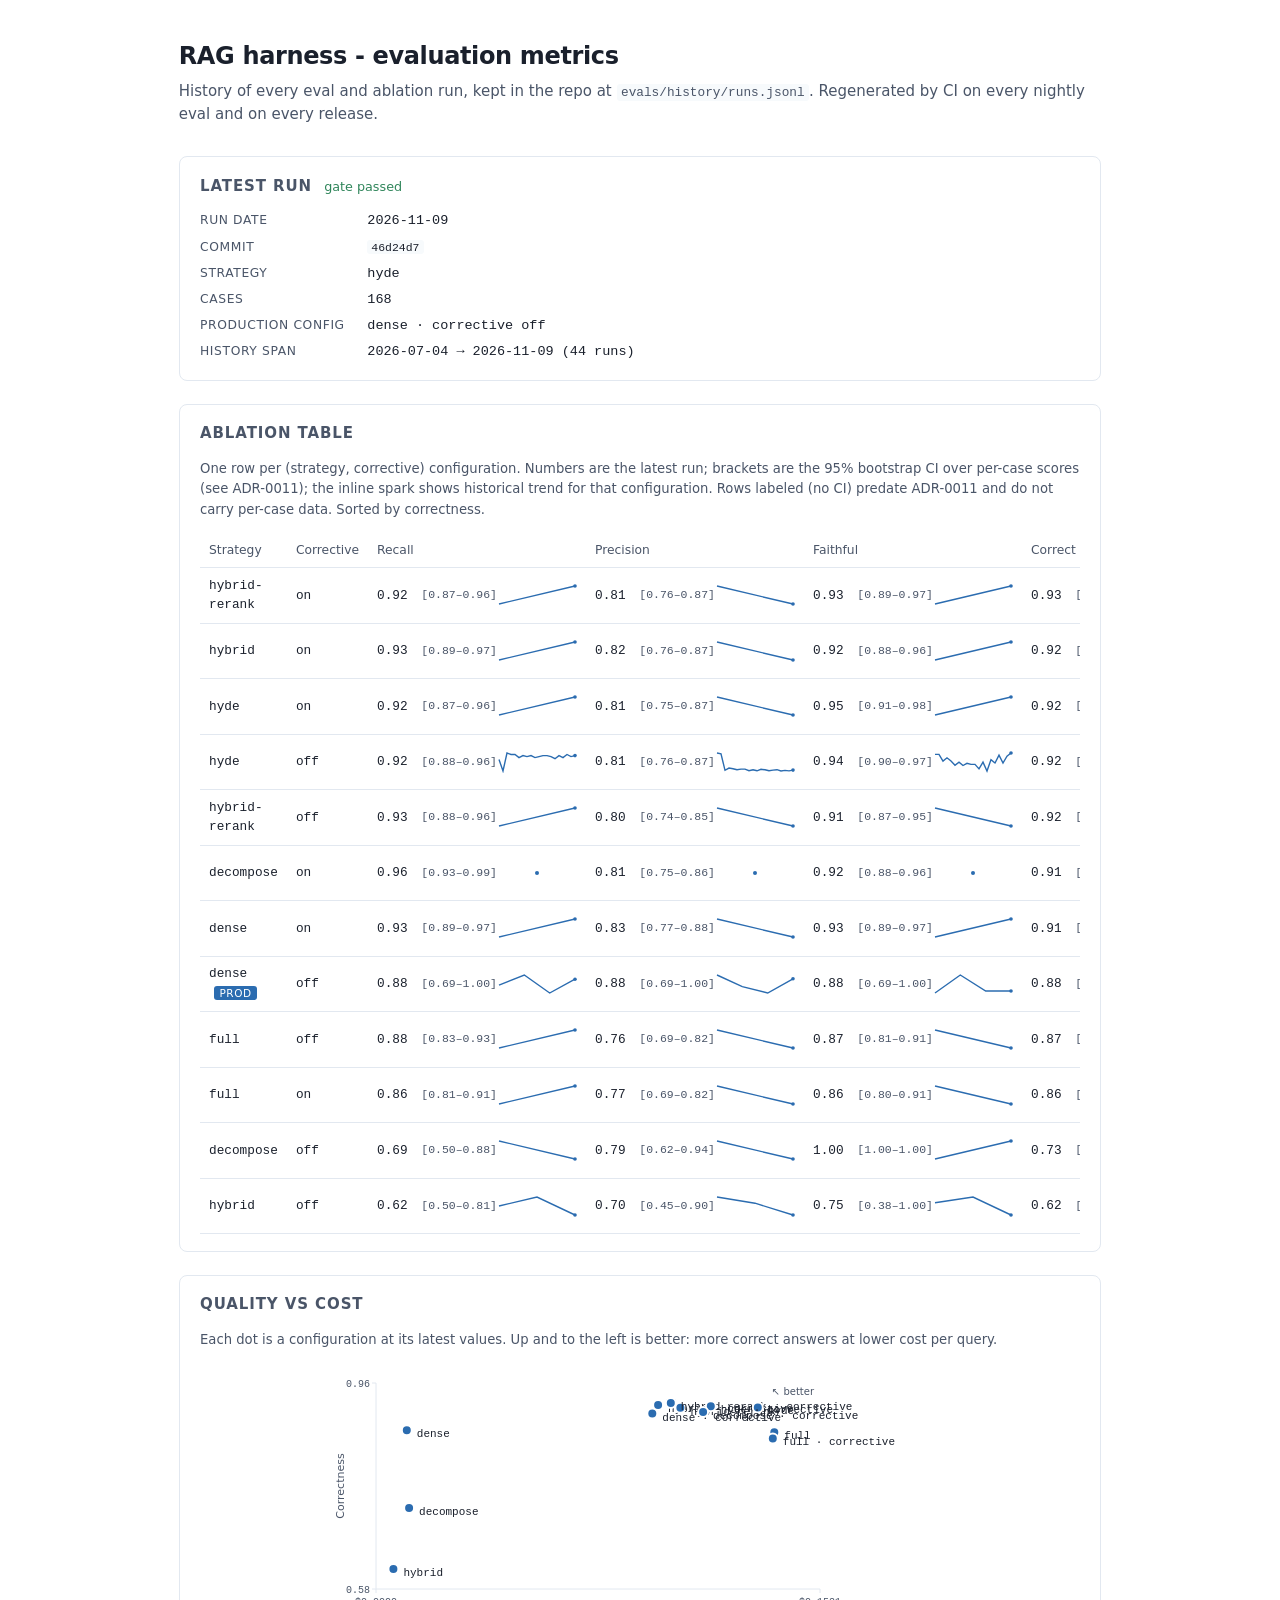
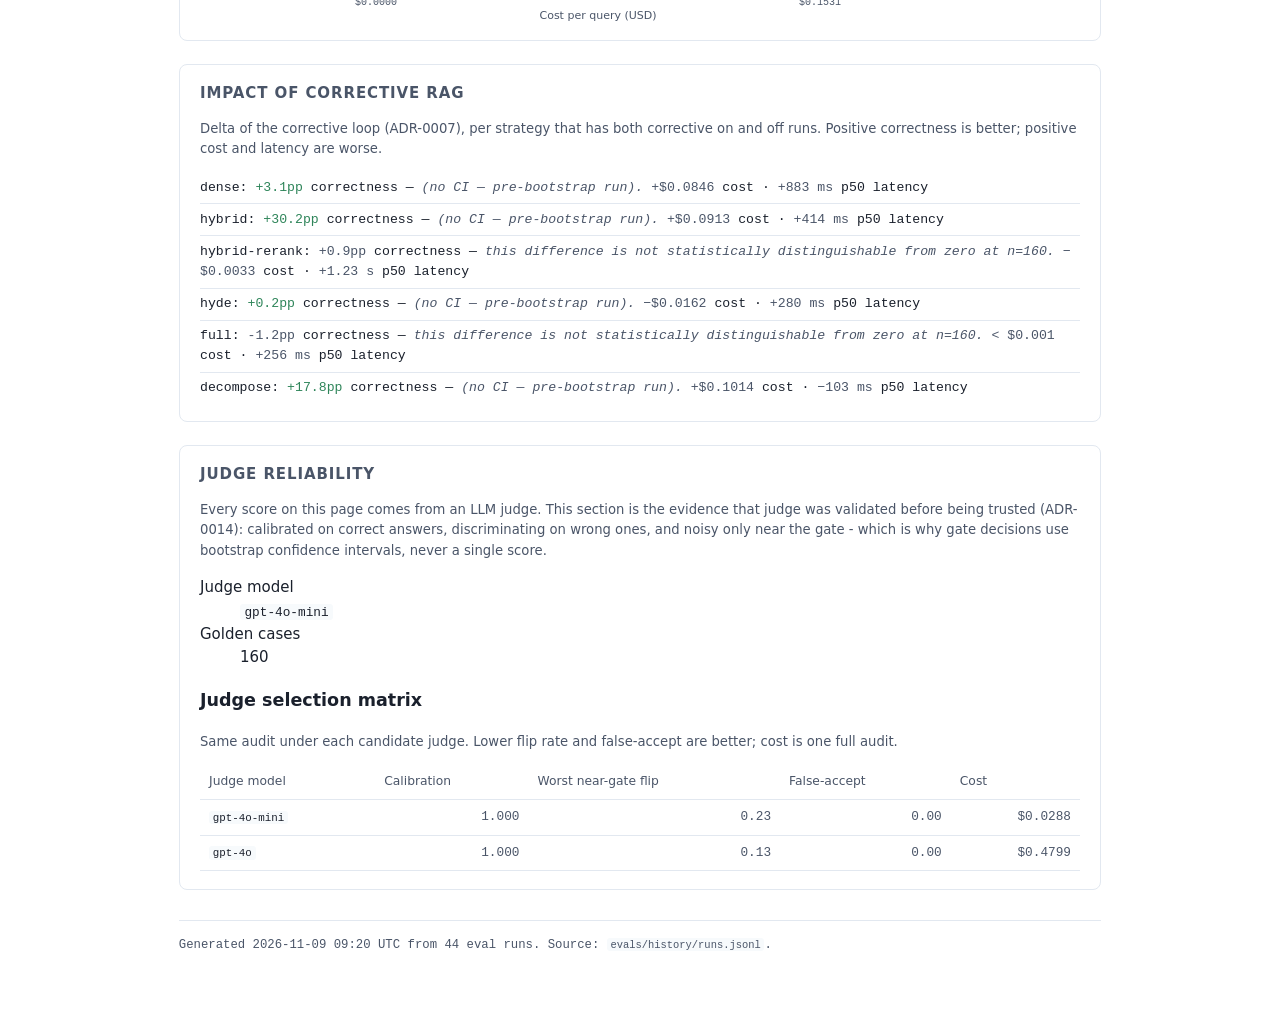
==== commit 1553983b: "chore(metrics): regenerate metrics page [skip ci]" ====
--- a/docs/metrics/index.html
+++ b/docs/metrics/index.html
@@ -83,8 +83,8 @@
 <h1>RAG harness - evaluation metrics</h1>
 <p class="tagline">History of every eval and ablation run, kept in the repo at <code>evals/history/runs.jsonl</code>. Regenerated by CI on every nightly eval and on every release.</p>
 </header>
-<section class="card headline"><h2>Latest run <span class="gate-pass">gate passed</span></h2><dl class="grid"><dt>Run date</dt><dd>2026-11-02</dd><dt>Commit</dt><dd><code>e942cdd</code></dd><dt>Strategy</dt><dd>hyde</dd><dt>Cases</dt><dd>168</dd><dt>Production config</dt><dd>dense · corrective off</dd><dt>History span</dt><dd>2026-07-04 → 2026-11-02 (43 runs)</dd></dl></section><section class="card"><h2>Ablation table</h2><p class="muted">One row per (strategy, corrective) configuration. Numbers are the latest run; brackets are the 95% bootstrap CI over per-case scores (see ADR-0011); the inline spark shows historical trend for that configuration. Rows labeled (no CI) predate ADR-0011 and do not carry per-case data. Sorted by correctness.</p><div class="table-wrap"><table class="ablation"><thead><tr><th>Strategy</th><th>Corrective</th><th>Recall</th><th>Precision</th><th>Faithful</th><th>Correct</th><th>Relevancy</th><th>p50</th><th>p95</th><th>Cost</th><th>Runs</th></tr></thead><tbody><tr><td>hybrid-rerank</td><td>on</td><td class="num-cell"><span class="num">0.92</span> <span class="ci">[0.88–0.96]</span><svg class="spark" width="80" height="22" viewBox="0 0 80 22"><polyline fill="none" stroke="currentColor" stroke-width="1.4" points="2.0,20.0 78.0,2.0"/><circle cx="78.0" cy="2.0" r="1.8" fill="currentColor"/></svg></td><td class="num-cell"><span class="num">0.81</span> <span class="ci">[0.76–0.87]</span><svg class="spark" width="80" height="22" viewBox="0 0 80 22"><polyline fill="none" stroke="currentColor" stroke-width="1.4" points="2.0,2.0 78.0,20.0"/><circle cx="78.0" cy="20.0" r="1.8" fill="currentColor"/></svg></td><td class="num-cell"><span class="num">0.93</span> <span class="ci">[0.89–0.97]</span><svg class="spark" width="80" height="22" viewBox="0 0 80 22"><polyline fill="none" stroke="currentColor" stroke-width="1.4" points="2.0,20.0 78.0,2.0"/><circle cx="78.0" cy="2.0" r="1.8" fill="currentColor"/></svg></td><td class="num-cell"><span class="num">0.93</span> <span class="ci">[0.89–0.96]</span><svg class="spark" width="80" height="22" viewBox="0 0 80 22"><polyline fill="none" stroke="currentColor" stroke-width="1.4" points="2.0,20.0 78.0,2.0"/><circle cx="78.0" cy="2.0" r="1.8" fill="currentColor"/></svg></td><td class="num-cell"><span class="num">0.82</span> <span class="ci">[0.77–0.88]</span><svg class="spark" width="80" height="22" viewBox="0 0 80 22"><polyline fill="none" stroke="currentColor" stroke-width="1.4" points="2.0,2.0 78.0,20.0"/><circle cx="78.0" cy="20.0" r="1.8" fill="currentColor"/></svg></td><td class="num">5.84 s</td><td class="num">10.98 s</td><td class="num">$0.1016</td><td class="num">2</td></tr><tr><td>hybrid</td><td>on</td><td class="num-cell"><span class="num">0.93</span> <span class="ci">[0.89–0.97]</span><svg class="spark" width="80" height="22" viewBox="0 0 80 22"><polyline fill="none" stroke="currentColor" stroke-width="1.4" points="2.0,20.0 78.0,2.0"/><circle cx="78.0" cy="2.0" r="1.8" fill="currentColor"/></svg></td><td class="num-cell"><span class="num">0.82</span> <span class="ci">[0.76–0.87]</span><svg class="spark" width="80" height="22" viewBox="0 0 80 22"><polyline fill="none" stroke="currentColor" stroke-width="1.4" points="2.0,2.0 78.0,20.0"/><circle cx="78.0" cy="20.0" r="1.8" fill="currentColor"/></svg></td><td class="num-cell"><span class="num">0.92</span> <span class="ci">[0.88–0.96]</span><svg class="spark" width="80" height="22" viewBox="0 0 80 22"><polyline fill="none" stroke="currentColor" stroke-width="1.4" points="2.0,20.0 78.0,2.0"/><circle cx="78.0" cy="2.0" r="1.8" fill="currentColor"/></svg></td><td class="num-cell"><span class="num">0.92</span> <span class="ci">[0.89–0.95]</span><svg class="spark" width="80" height="22" viewBox="0 0 80 22"><polyline fill="none" stroke="currentColor" stroke-width="1.4" points="2.0,20.0 78.0,2.0"/><circle cx="78.0" cy="2.0" r="1.8" fill="currentColor"/></svg></td><td class="num-cell"><span class="num">0.82</span> <span class="ci">[0.76–0.87]</span><svg class="spark" width="80" height="22" viewBox="0 0 80 22"><polyline fill="none" stroke="currentColor" stroke-width="1.4" points="2.0,2.0 78.0,20.0"/><circle cx="78.0" cy="20.0" r="1.8" fill="currentColor"/></svg></td><td class="num">4.36 s</td><td class="num">7.77 s</td><td class="num">$0.0973</td><td class="num">2</td></tr><tr><td>hyde</td><td>on</td><td class="num-cell"><span class="num">0.92</span> <span class="ci">[0.88–0.96]</span><svg class="spark" width="80" height="22" viewBox="0 0 80 22"><polyline fill="none" stroke="currentColor" stroke-width="1.4" points="2.0,20.0 78.0,2.0"/><circle cx="78.0" cy="2.0" r="1.8" fill="currentColor"/></svg></td><td class="num-cell"><span class="num">0.81</span> <span class="ci">[0.75–0.87]</span><svg class="spark" width="80" height="22" viewBox="0 0 80 22"><polyline fill="none" stroke="currentColor" stroke-width="1.4" points="2.0,2.0 78.0,20.0"/><circle cx="78.0" cy="20.0" r="1.8" fill="currentColor"/></svg></td><td class="num-cell"><span class="num">0.95</span> <span class="ci">[0.91–0.98]</span><svg class="spark" width="80" height="22" viewBox="0 0 80 22"><polyline fill="none" stroke="currentColor" stroke-width="1.4" points="2.0,20.0 78.0,2.0"/><circle cx="78.0" cy="2.0" r="1.8" fill="currentColor"/></svg></td><td class="num-cell"><span class="num">0.92</span> <span class="ci">[0.88–0.95]</span><svg class="spark" width="80" height="22" viewBox="0 0 80 22"><polyline fill="none" stroke="currentColor" stroke-width="1.4" points="2.0,20.0 78.0,2.0"/><circle cx="78.0" cy="2.0" r="1.8" fill="currentColor"/></svg></td><td class="num-cell"><span class="num">0.81</span> <span class="ci">[0.75–0.87]</span><svg class="spark" width="80" height="22" viewBox="0 0 80 22"><polyline fill="none" stroke="currentColor" stroke-width="1.4" points="2.0,2.0 78.0,20.0"/><circle cx="78.0" cy="20.0" r="1.8" fill="currentColor"/></svg></td><td class="num">6.00 s</td><td class="num">10.53 s</td><td class="num">$0.1154</td><td class="num">2</td></tr><tr><td>hybrid-rerank</td><td>off</td><td class="num-cell"><span class="num">0.93</span> <span class="ci">[0.88–0.96]</span><svg class="spark" width="80" height="22" viewBox="0 0 80 22"><polyline fill="none" stroke="currentColor" stroke-width="1.4" points="2.0,20.0 78.0,2.0"/><circle cx="78.0" cy="2.0" r="1.8" fill="currentColor"/></svg></td><td class="num-cell"><span class="num">0.80</span> <span class="ci">[0.74–0.85]</span><svg class="spark" width="80" height="22" viewBox="0 0 80 22"><polyline fill="none" stroke="currentColor" stroke-width="1.4" points="2.0,2.0 78.0,20.0"/><circle cx="78.0" cy="20.0" r="1.8" fill="currentColor"/></svg></td><td class="num-cell"><span class="num">0.91</span> <span class="ci">[0.86–0.96]</span><svg class="spark" width="80" height="22" viewBox="0 0 80 22"><polyline fill="none" stroke="currentColor" stroke-width="1.4" points="2.0,2.0 78.0,20.0"/><circle cx="78.0" cy="20.0" r="1.8" fill="currentColor"/></svg></td><td class="num-cell"><span class="num">0.92</span> <span class="ci">[0.88–0.95]</span><svg class="spark" width="80" height="22" viewBox="0 0 80 22"><polyline fill="none" stroke="currentColor" stroke-width="1.4" points="2.0,20.0 78.0,2.0"/><circle cx="78.0" cy="2.0" r="1.8" fill="currentColor"/></svg></td><td class="num-cell"><span class="num">0.82</span> <span class="ci">[0.76–0.88]</span><svg class="spark" width="80" height="22" viewBox="0 0 80 22"><polyline fill="none" stroke="currentColor" stroke-width="1.4" points="2.0,2.0 78.0,20.0"/><circle cx="78.0" cy="20.0" r="1.8" fill="currentColor"/></svg></td><td class="num">4.61 s</td><td class="num">8.70 s</td><td class="num">$0.1049</td><td class="num">2</td></tr><tr><td>hyde</td><td>off</td><td class="num-cell"><span class="num">0.92</span> <span class="ci">[0.87–0.95]</span><svg class="spark" width="80" height="22" viewBox="0 0 80 22"><polyline fill="none" stroke="currentColor" stroke-width="1.4" points="2.0,8.5 6.2,20.0 10.4,2.0 14.7,3.5 18.9,3.5 23.1,6.6 27.3,4.6 31.6,5.6 35.8,4.6 40.0,6.6 44.2,5.6 48.4,4.6 52.7,4.6 56.9,5.6 61.1,7.7 65.3,4.6 69.6,6.6 73.8,3.5 78.0,5.6"/><circle cx="78.0" cy="5.6" r="1.8" fill="currentColor"/></svg></td><td class="num-cell"><span class="num">0.81</span> <span class="ci">[0.74–0.86]</span><svg class="spark" width="80" height="22" viewBox="0 0 80 22"><polyline fill="none" stroke="currentColor" stroke-width="1.4" points="2.0,2.0 6.2,2.8 10.4,19.3 14.7,17.1 18.9,17.8 23.1,18.8 27.3,18.1 31.6,18.1 35.8,19.7 40.0,18.8 44.2,19.8 48.4,18.3 52.7,18.8 56.9,19.7 61.1,19.1 65.3,18.7 69.6,20.0 73.8,19.4 78.0,19.9"/><circle cx="78.0" cy="19.9" r="1.8" fill="currentColor"/></svg></td><td class="num-cell"><span class="num">0.93</span> <span class="ci">[0.89–0.96]</span><svg class="spark" width="80" height="22" viewBox="0 0 80 22"><polyline fill="none" stroke="currentColor" stroke-width="1.4" points="2.0,2.0 6.2,2.0 10.4,9.3 14.7,5.7 18.9,9.2 23.1,13.8 27.3,10.4 31.6,14.1 35.8,11.6 40.0,12.8 44.2,12.8 48.4,17.8 52.7,10.4 56.9,20.0 61.1,7.7 65.3,11.4 69.6,2.7 73.8,11.4 78.0,4.0"/><circle cx="78.0" cy="4.0" r="1.8" fill="currentColor"/></svg></td><td class="num-cell"><span class="num">0.91</span> <span class="ci">[0.88–0.95]</span><svg class="spark" width="80" height="22" viewBox="0 0 80 22"><polyline fill="none" stroke="currentColor" stroke-width="1.4" points="2.0,16.9 6.2,20.0 10.4,4.0 14.7,2.0 18.9,3.6 23.1,7.4 27.3,6.1 31.6,10.1 35.8,7.6 40.0,6.1 44.2,8.8 48.4,8.0 52.7,7.9 56.9,8.8 61.1,7.3 65.3,3.9 69.6,6.7 73.8,7.5 78.0,4.7"/><circle cx="78.0" cy="4.7" r="1.8" fill="currentColor"/></svg></td><td class="num-cell"><span class="num">0.82</span> <span class="ci">[0.76–0.88]</span><svg class="spark" width="80" height="22" viewBox="0 0 80 22"><polyline fill="none" stroke="currentColor" stroke-width="1.4" points="2.0,2.0 6.2,2.0 10.4,18.8 14.7,16.8 18.9,17.6 23.1,19.6 27.3,18.4 31.6,18.8 35.8,18.0 40.0,19.2 44.2,20.0 48.4,20.0 52.7,18.4 56.9,20.0 61.1,18.4 65.3,18.0 69.6,18.8 73.8,18.8 78.0,17.6"/><circle cx="78.0" cy="17.6" r="1.8" fill="currentColor"/></svg></td><td class="num">5.23 s</td><td class="num">6.83 s</td><td class="num">$0.1312</td><td class="num">19</td></tr><tr><td>decompose</td><td>on</td><td class="num-cell"><span class="num">0.96</span> <span class="ci">[0.92–0.98]</span><svg class="spark" width="80" height="22" viewBox="0 0 80 22"><circle cx="40.0" cy="11.0" r="2" fill="currentColor"/></svg></td><td class="num-cell"><span class="num">0.81</span> <span class="ci">[0.74–0.86]</span><svg class="spark" width="80" height="22" viewBox="0 0 80 22"><circle cx="40.0" cy="11.0" r="2" fill="currentColor"/></svg></td><td class="num-cell"><span class="num">0.92</span> <span class="ci">[0.88–0.96]</span><svg class="spark" width="80" height="22" viewBox="0 0 80 22"><circle cx="40.0" cy="11.0" r="2" fill="currentColor"/></svg></td><td class="num-cell"><span class="num">0.91</span> <span class="ci">[0.87–0.94]</span><svg class="spark" width="80" height="22" viewBox="0 0 80 22"><circle cx="40.0" cy="11.0" r="2" fill="currentColor"/></svg></td><td class="num-cell"><span class="num">0.82</span> <span class="ci">[0.75–0.88]</span><svg class="spark" width="80" height="22" viewBox="0 0 80 22"><circle cx="40.0" cy="11.0" r="2" fill="currentColor"/></svg></td><td class="num">5.12 s</td><td class="num">9.63 s</td><td class="num">$0.1128</td><td class="num">1</td></tr><tr><td>dense</td><td>on</td><td class="num-cell"><span class="num">0.93</span> <span class="ci">[0.89–0.97]</span><svg class="spark" width="80" height="22" viewBox="0 0 80 22"><polyline fill="none" stroke="currentColor" stroke-width="1.4" points="2.0,20.0 78.0,2.0"/><circle cx="78.0" cy="2.0" r="1.8" fill="currentColor"/></svg></td><td class="num-cell"><span class="num">0.83</span> <span class="ci">[0.77–0.88]</span><svg class="spark" width="80" height="22" viewBox="0 0 80 22"><polyline fill="none" stroke="currentColor" stroke-width="1.4" points="2.0,2.0 78.0,20.0"/><circle cx="78.0" cy="20.0" r="1.8" fill="currentColor"/></svg></td><td class="num-cell"><span class="num">0.93</span> <span class="ci">[0.89–0.97]</span><svg class="spark" width="80" height="22" viewBox="0 0 80 22"><polyline fill="none" stroke="currentColor" stroke-width="1.4" points="2.0,20.0 78.0,2.0"/><circle cx="78.0" cy="2.0" r="1.8" fill="currentColor"/></svg></td><td class="num-cell"><span class="num">0.91</span> <span class="ci">[0.86–0.94]</span><svg class="spark" width="80" height="22" viewBox="0 0 80 22"><polyline fill="none" stroke="currentColor" stroke-width="1.4" points="2.0,20.0 78.0,2.0"/><circle cx="78.0" cy="2.0" r="1.8" fill="currentColor"/></svg></td><td class="num-cell"><span class="num">0.80</span> <span class="ci">[0.73–0.86]</span><svg class="spark" width="80" height="22" viewBox="0 0 80 22"><polyline fill="none" stroke="currentColor" stroke-width="1.4" points="2.0,2.0 78.0,20.0"/><circle cx="78.0" cy="20.0" r="1.8" fill="currentColor"/></svg></td><td class="num">4.70 s</td><td class="num">8.28 s</td><td class="num">$0.0953</td><td class="num">2</td></tr><tr><td>dense <span class="prod-badge" title="Current production config">prod</span></td><td>off</td><td class="num-cell"><span class="num">0.88</span> <span class="ci">[0.69–1.00]</span><svg class="spark" width="80" height="22" viewBox="0 0 80 22"><polyline fill="none" stroke="currentColor" stroke-width="1.4" points="2.0,12.2 27.3,2.0 52.7,20.0 78.0,6.2"/><circle cx="78.0" cy="6.2" r="1.8" fill="currentColor"/></svg></td><td class="num-cell"><span class="num">0.88</span> <span class="ci">[0.69–1.00]</span><svg class="spark" width="80" height="22" viewBox="0 0 80 22"><polyline fill="none" stroke="currentColor" stroke-width="1.4" points="2.0,2.0 27.3,13.6 52.7,20.0 78.0,5.8"/><circle cx="78.0" cy="5.8" r="1.8" fill="currentColor"/></svg></td><td class="num-cell"><span class="num">0.88</span> <span class="ci">[0.69–1.00]</span><svg class="spark" width="80" height="22" viewBox="0 0 80 22"><polyline fill="none" stroke="currentColor" stroke-width="1.4" points="2.0,20.0 27.3,2.0 52.7,18.0 78.0,18.0"/><circle cx="78.0" cy="18.0" r="1.8" fill="currentColor"/></svg></td><td class="num-cell"><span class="num">0.88</span> <span class="ci">[0.75–0.96]</span><svg class="spark" width="80" height="22" viewBox="0 0 80 22"><polyline fill="none" stroke="currentColor" stroke-width="1.4" points="2.0,11.9 27.3,2.0 52.7,20.0 78.0,4.3"/><circle cx="78.0" cy="4.3" r="1.8" fill="currentColor"/></svg></td><td class="num-cell"><span class="num">0.81</span> <span class="ci">[0.62–1.00]</span><svg class="spark" width="80" height="22" viewBox="0 0 80 22"><polyline fill="none" stroke="currentColor" stroke-width="1.4" points="2.0,5.6 27.3,3.8 52.7,20.0 78.0,2.0"/><circle cx="78.0" cy="2.0" r="1.8" fill="currentColor"/></svg></td><td class="num">3.82 s</td><td class="num">5.86 s</td><td class="num">$0.0106</td><td class="num">4</td></tr><tr><td>full</td><td>off</td><td class="num-cell"><span class="num">0.88</span> <span class="ci">[0.83–0.93]</span><svg class="spark" width="80" height="22" viewBox="0 0 80 22"><polyline fill="none" stroke="currentColor" stroke-width="1.4" points="2.0,20.0 78.0,2.0"/><circle cx="78.0" cy="2.0" r="1.8" fill="currentColor"/></svg></td><td class="num-cell"><span class="num">0.76</span> <span class="ci">[0.70–0.82]</span><svg class="spark" width="80" height="22" viewBox="0 0 80 22"><polyline fill="none" stroke="currentColor" stroke-width="1.4" points="2.0,2.0 78.0,20.0"/><circle cx="78.0" cy="20.0" r="1.8" fill="currentColor"/></svg></td><td class="num-cell"><span class="num">0.87</span> <span class="ci">[0.82–0.92]</span><svg class="spark" width="80" height="22" viewBox="0 0 80 22"><polyline fill="none" stroke="currentColor" stroke-width="1.4" points="2.0,2.0 78.0,20.0"/><circle cx="78.0" cy="20.0" r="1.8" fill="currentColor"/></svg></td><td class="num-cell"><span class="num">0.87</span> <span class="ci">[0.83–0.91]</span><svg class="spark" width="80" height="22" viewBox="0 0 80 22"><polyline fill="none" stroke="currentColor" stroke-width="1.4" points="2.0,2.0 78.0,20.0"/><circle cx="78.0" cy="20.0" r="1.8" fill="currentColor"/></svg></td><td class="num-cell"><span class="num">0.78</span> <span class="ci">[0.71–0.84]</span><svg class="spark" width="80" height="22" viewBox="0 0 80 22"><polyline fill="none" stroke="currentColor" stroke-width="1.4" points="2.0,2.0 78.0,20.0"/><circle cx="78.0" cy="20.0" r="1.8" fill="currentColor"/></svg></td><td class="num">8.24 s</td><td class="num">11.52 s</td><td class="num">$0.1373</td><td class="num">2</td></tr><tr><td>full</td><td>on</td><td class="num-cell"><span class="num">0.86</span> <span class="ci">[0.81–0.91]</span><svg class="spark" width="80" height="22" viewBox="0 0 80 22"><polyline fill="none" stroke="currentColor" stroke-width="1.4" points="2.0,20.0 78.0,2.0"/><circle cx="78.0" cy="2.0" r="1.8" fill="currentColor"/></svg></td><td class="num-cell"><span class="num">0.77</span> <span class="ci">[0.70–0.83]</span><svg class="spark" width="80" height="22" viewBox="0 0 80 22"><polyline fill="none" stroke="currentColor" stroke-width="1.4" points="2.0,2.0 78.0,20.0"/><circle cx="78.0" cy="20.0" r="1.8" fill="currentColor"/></svg></td><td class="num-cell"><span class="num">0.86</span> <span class="ci">[0.80–0.91]</span><svg class="spark" width="80" height="22" viewBox="0 0 80 22"><polyline fill="none" stroke="currentColor" stroke-width="1.4" points="2.0,2.0 78.0,20.0"/><circle cx="78.0" cy="20.0" r="1.8" fill="currentColor"/></svg></td><td class="num-cell"><span class="num">0.86</span> <span class="ci">[0.81–0.91]</span><svg class="spark" width="80" height="22" viewBox="0 0 80 22"><polyline fill="none" stroke="currentColor" stroke-width="1.4" points="2.0,20.0 78.0,2.0"/><circle cx="78.0" cy="2.0" r="1.8" fill="currentColor"/></svg></td><td class="num-cell"><span class="num">0.77</span> <span class="ci">[0.70–0.83]</span><svg class="spark" width="80" height="22" viewBox="0 0 80 22"><polyline fill="none" stroke="currentColor" stroke-width="1.4" points="2.0,2.0 78.0,20.0"/><circle cx="78.0" cy="20.0" r="1.8" fill="currentColor"/></svg></td><td class="num">8.50 s</td><td class="num">12.29 s</td><td class="num">$0.1368</td><td class="num">2</td></tr><tr><td>decompose</td><td>off</td><td class="num-cell"><span class="num">0.69</span> <span class="ci">[0.56–0.88]</span><svg class="spark" width="80" height="22" viewBox="0 0 80 22"><polyline fill="none" stroke="currentColor" stroke-width="1.4" points="2.0,2.0 78.0,20.0"/><circle cx="78.0" cy="20.0" r="1.8" fill="currentColor"/></svg></td><td class="num-cell"><span class="num">0.79</span> <span class="ci">[0.62–0.94]</span><svg class="spark" width="80" height="22" viewBox="0 0 80 22"><polyline fill="none" stroke="currentColor" stroke-width="1.4" points="2.0,2.0 78.0,20.0"/><circle cx="78.0" cy="20.0" r="1.8" fill="currentColor"/></svg></td><td class="num-cell"><span class="num">1.00</span> <span class="ci">[1.00–1.00]</span><svg class="spark" width="80" height="22" viewBox="0 0 80 22"><polyline fill="none" stroke="currentColor" stroke-width="1.4" points="2.0,20.0 78.0,2.0"/><circle cx="78.0" cy="2.0" r="1.8" fill="currentColor"/></svg></td><td class="num-cell"><span class="num">0.73</span> <span class="ci">[0.51–0.86]</span><svg class="spark" width="80" height="22" viewBox="0 0 80 22"><polyline fill="none" stroke="currentColor" stroke-width="1.4" points="2.0,2.0 78.0,20.0"/><circle cx="78.0" cy="20.0" r="1.8" fill="currentColor"/></svg></td><td class="num-cell"><span class="num">0.88</span> <span class="ci">[0.62–1.00]</span><svg class="spark" width="80" height="22" viewBox="0 0 80 22"><polyline fill="none" stroke="currentColor" stroke-width="1.4" points="2.0,20.0 78.0,2.0"/><circle cx="78.0" cy="2.0" r="1.8" fill="currentColor"/></svg></td><td class="num">5.22 s</td><td class="num">5.90 s</td><td class="num">$0.0114</td><td class="num">2</td></tr><tr><td>hybrid</td><td>off</td><td class="num-cell"><span class="num">0.62</span> <span class="ci">[0.50–0.81]</span><svg class="spark" width="80" height="22" viewBox="0 0 80 22"><polyline fill="none" stroke="currentColor" stroke-width="1.4" points="2.0,11.0 40.0,2.0 78.0,20.0"/><circle cx="78.0" cy="20.0" r="1.8" fill="currentColor"/></svg></td><td class="num-cell"><span class="num">0.70</span> <span class="ci">[0.45–0.90]</span><svg class="spark" width="80" height="22" viewBox="0 0 80 22"><polyline fill="none" stroke="currentColor" stroke-width="1.4" points="2.0,2.0 40.0,8.2 78.0,20.0"/><circle cx="78.0" cy="20.0" r="1.8" fill="currentColor"/></svg></td><td class="num-cell"><span class="num">0.75</span> <span class="ci">[0.38–1.00]</span><svg class="spark" width="80" height="22" viewBox="0 0 80 22"><polyline fill="none" stroke="currentColor" stroke-width="1.4" points="2.0,7.7 40.0,2.0 78.0,20.0"/><circle cx="78.0" cy="20.0" r="1.8" fill="currentColor"/></svg></td><td class="num-cell"><span class="num">0.62</span> <span class="ci">[0.34–0.85]</span><svg class="spark" width="80" height="22" viewBox="0 0 80 22"><polyline fill="none" stroke="currentColor" stroke-width="1.4" points="2.0,11.8 40.0,2.0 78.0,20.0"/><circle cx="78.0" cy="20.0" r="1.8" fill="currentColor"/></svg></td><td class="num-cell"><span class="num">0.75</span> <span class="ci">[0.50–1.00]</span><svg class="spark" width="80" height="22" viewBox="0 0 80 22"><polyline fill="none" stroke="currentColor" stroke-width="1.4" points="2.0,2.0 40.0,8.4 78.0,20.0"/><circle cx="78.0" cy="20.0" r="1.8" fill="currentColor"/></svg></td><td class="num">3.95 s</td><td class="num">6.30 s</td><td class="num">$0.0060</td><td class="num">3</td></tr></tbody></table></div></section><section class="card"><h2>Quality vs cost</h2><p class="muted">Each dot is a configuration at its latest values. Up and to the left is better: more correct answers at lower cost per query.</p><svg class="scatter" width="620" height="260" viewBox="0 0 620 260" role="img" aria-label="Quality (correctness) vs cost per query, per configuration"><line x1="46" y1="226" x2="490" y2="226" class="axis"/><line x1="46" y1="20" x2="46" y2="226" class="axis"/><line x1="46.0" y1="226" x2="46.0" y2="230" class="axis"/><text x="46.0" y="242" class="tick-label tick-x">$0.0000</text><line x1="490.0" y1="226" x2="490.0" y2="230" class="axis"/><text x="490.0" y="242" class="tick-label tick-x">$0.1531</text><line x1="42" y1="226.0" x2="46" y2="226.0" class="axis"/><text x="40" y="230.0" class="tick-label tick-y">0.58</text><line x1="42" y1="20.0" x2="46" y2="20.0" class="axis"/><text x="40" y="24.0" class="tick-label tick-y">0.96</text><text x="268" y="256" class="axis-label">Cost per query (USD)</text><text x="14" y="123" class="axis-label" transform="rotate(-90 14 123)">Correctness</text><text x="484" y="32" class="guide-label">↖ better</text><g class="dot"><circle cx="76.8" cy="67.2" r="5" /><text x="86.8" y="71.2" class="dot-label">dense</text></g><g class="dot"><circle cx="322.3" cy="50.6" r="5" /><text x="332.3" y="54.6" class="dot-label">dense · corrective</text></g><g class="dot"><circle cx="63.4" cy="206.1" r="5" /><text x="73.4" y="210.1" class="dot-label">hybrid</text></g><g class="dot"><circle cx="328.1" cy="42.1" r="5" /><text x="338.1" y="46.1" class="dot-label">hybrid · corrective</text></g><g class="dot"><circle cx="350.4" cy="44.7" r="5" /><text x="360.4" y="48.7" class="dot-label">hybrid-rerank</text></g><g class="dot"><circle cx="340.8" cy="39.9" r="5" /><text x="350.8" y="43.9" class="dot-label">hybrid-rerank · corrective</text></g><g class="dot"><circle cx="426.5" cy="46.6" r="5" /><text x="436.5" y="50.6" class="dot-label">hyde</text></g><g class="dot"><circle cx="380.8" cy="43.2" r="5" /><text x="390.8" y="47.2" class="dot-label">hyde · corrective</text></g><g class="dot"><circle cx="444.3" cy="69.2" r="5" /><text x="454.3" y="73.2" class="dot-label">full</text></g><g class="dot"><circle cx="442.8" cy="75.5" r="5" /><text x="452.8" y="79.5" class="dot-label">full · corrective</text></g><g class="dot"><circle cx="79.1" cy="145.1" r="5" /><text x="89.1" y="149.1" class="dot-label">decompose</text></g><g class="dot"><circle cx="373.1" cy="48.9" r="5" /><text x="383.1" y="52.9" class="dot-label">decompose · corrective</text></g></svg></section><section class="card"><h2>Impact of corrective RAG</h2><p class="muted">Delta of the corrective loop (ADR-0007), per strategy that has both corrective on and off runs. Positive correctness is better; positive cost and latency are worse.</p><ul class="corrective-list"><li><span class="strategy-name">dense</span>: <span class="delta correct-delta">+3.1pp</span> correctness &mdash; <em class="ci-note">(no CI &mdash; pre-bootstrap run).</em> <span class="delta">+$0.0846</span> cost &middot; <span class="delta">+883 ms</span> p50 latency</li><li><span class="strategy-name">hybrid</span>: <span class="delta correct-delta">+30.2pp</span> correctness &mdash; <em class="ci-note">(no CI &mdash; pre-bootstrap run).</em> <span class="delta">+$0.0913</span> cost &middot; <span class="delta">+414 ms</span> p50 latency</li><li><span class="strategy-name">hybrid-rerank</span>: <span class="delta indeterminate-delta">+0.9pp</span> correctness &mdash; <em class="ci-note">this difference is not statistically distinguishable from zero at n=160.</em> <span class="delta">−$0.0033</span> cost &middot; <span class="delta">+1.23 s</span> p50 latency</li><li><span class="strategy-name">hyde</span>: <span class="delta correct-delta">+0.6pp</span> correctness &mdash; <em class="ci-note">(no CI &mdash; pre-bootstrap run).</em> <span class="delta">−$0.0157</span> cost &middot; <span class="delta">+776 ms</span> p50 latency</li><li><span class="strategy-name">full</span>: <span class="delta indeterminate-delta">-1.2pp</span> correctness &mdash; <em class="ci-note">this difference is not statistically distinguishable from zero at n=160.</em> <span class="delta">&lt; $0.001</span> cost &middot; <span class="delta">+256 ms</span> p50 latency</li><li><span class="strategy-name">decompose</span>: <span class="delta correct-delta">+17.8pp</span> correctness &mdash; <em class="ci-note">(no CI &mdash; pre-bootstrap run).</em> <span class="delta">+$0.1014</span> cost &middot; <span class="delta">−103 ms</span> p50 latency</li></ul></section><section class="card"><h2>Judge reliability</h2><p class="muted">Every score on this page comes from an LLM judge. This section is the evidence that judge was validated before being trusted (ADR-0014): calibrated on correct answers, discriminating on wrong ones, and noisy only near the gate - which is why gate decisions use bootstrap confidence intervals, never a single score.</p><dl class="grid"><dt>Judge model</dt><dd><code>gpt-4o-mini</code></dd><dt>Golden cases</dt><dd>160</dd></dl><h3>Judge selection matrix</h3><p class="muted">Same audit under each candidate judge. Lower flip rate and false-accept are better; cost is one full audit.</p><div class="table-wrap"><table class="ablation"><thead><tr><th>Judge model</th><th>Calibration</th><th>Worst near-gate flip</th><th>False-accept</th><th>Cost</th></tr></thead><tbody><tr><td><code>gpt-4o-mini</code></td><td class="num">1.000</td><td class="num">0.23</td><td class="num">0.00</td><td class="num">$0.0288</td></tr><tr><td><code>gpt-4o</code></td><td class="num">1.000</td><td class="num">0.13</td><td class="num">0.00</td><td class="num">$0.4799</td></tr></tbody></table></div></section>
-<footer class="site-footer">Generated 2026-11-02 09:04 UTC from 43 eval runs. Source: <code>evals/history/runs.jsonl</code>.</footer>
+<section class="card headline"><h2>Latest run <span class="gate-pass">gate passed</span></h2><dl class="grid"><dt>Run date</dt><dd>2026-11-09</dd><dt>Commit</dt><dd><code>46d24d7</code></dd><dt>Strategy</dt><dd>hyde</dd><dt>Cases</dt><dd>168</dd><dt>Production config</dt><dd>dense · corrective off</dd><dt>History span</dt><dd>2026-07-04 → 2026-11-09 (44 runs)</dd></dl></section><section class="card"><h2>Ablation table</h2><p class="muted">One row per (strategy, corrective) configuration. Numbers are the latest run; brackets are the 95% bootstrap CI over per-case scores (see ADR-0011); the inline spark shows historical trend for that configuration. Rows labeled (no CI) predate ADR-0011 and do not carry per-case data. Sorted by correctness.</p><div class="table-wrap"><table class="ablation"><thead><tr><th>Strategy</th><th>Corrective</th><th>Recall</th><th>Precision</th><th>Faithful</th><th>Correct</th><th>Relevancy</th><th>p50</th><th>p95</th><th>Cost</th><th>Runs</th></tr></thead><tbody><tr><td>hybrid-rerank</td><td>on</td><td class="num-cell"><span class="num">0.92</span> <span class="ci">[0.87–0.96]</span><svg class="spark" width="80" height="22" viewBox="0 0 80 22"><polyline fill="none" stroke="currentColor" stroke-width="1.4" points="2.0,20.0 78.0,2.0"/><circle cx="78.0" cy="2.0" r="1.8" fill="currentColor"/></svg></td><td class="num-cell"><span class="num">0.81</span> <span class="ci">[0.76–0.87]</span><svg class="spark" width="80" height="22" viewBox="0 0 80 22"><polyline fill="none" stroke="currentColor" stroke-width="1.4" points="2.0,2.0 78.0,20.0"/><circle cx="78.0" cy="20.0" r="1.8" fill="currentColor"/></svg></td><td class="num-cell"><span class="num">0.93</span> <span class="ci">[0.89–0.97]</span><svg class="spark" width="80" height="22" viewBox="0 0 80 22"><polyline fill="none" stroke="currentColor" stroke-width="1.4" points="2.0,20.0 78.0,2.0"/><circle cx="78.0" cy="2.0" r="1.8" fill="currentColor"/></svg></td><td class="num-cell"><span class="num">0.93</span> <span class="ci">[0.89–0.96]</span><svg class="spark" width="80" height="22" viewBox="0 0 80 22"><polyline fill="none" stroke="currentColor" stroke-width="1.4" points="2.0,20.0 78.0,2.0"/><circle cx="78.0" cy="2.0" r="1.8" fill="currentColor"/></svg></td><td class="num-cell"><span class="num">0.82</span> <span class="ci">[0.77–0.88]</span><svg class="spark" width="80" height="22" viewBox="0 0 80 22"><polyline fill="none" stroke="currentColor" stroke-width="1.4" points="2.0,2.0 78.0,20.0"/><circle cx="78.0" cy="20.0" r="1.8" fill="currentColor"/></svg></td><td class="num">5.84 s</td><td class="num">10.98 s</td><td class="num">$0.1016</td><td class="num">2</td></tr><tr><td>hybrid</td><td>on</td><td class="num-cell"><span class="num">0.93</span> <span class="ci">[0.89–0.97]</span><svg class="spark" width="80" height="22" viewBox="0 0 80 22"><polyline fill="none" stroke="currentColor" stroke-width="1.4" points="2.0,20.0 78.0,2.0"/><circle cx="78.0" cy="2.0" r="1.8" fill="currentColor"/></svg></td><td class="num-cell"><span class="num">0.82</span> <span class="ci">[0.76–0.87]</span><svg class="spark" width="80" height="22" viewBox="0 0 80 22"><polyline fill="none" stroke="currentColor" stroke-width="1.4" points="2.0,2.0 78.0,20.0"/><circle cx="78.0" cy="20.0" r="1.8" fill="currentColor"/></svg></td><td class="num-cell"><span class="num">0.92</span> <span class="ci">[0.88–0.96]</span><svg class="spark" width="80" height="22" viewBox="0 0 80 22"><polyline fill="none" stroke="currentColor" stroke-width="1.4" points="2.0,20.0 78.0,2.0"/><circle cx="78.0" cy="2.0" r="1.8" fill="currentColor"/></svg></td><td class="num-cell"><span class="num">0.92</span> <span class="ci">[0.89–0.95]</span><svg class="spark" width="80" height="22" viewBox="0 0 80 22"><polyline fill="none" stroke="currentColor" stroke-width="1.4" points="2.0,20.0 78.0,2.0"/><circle cx="78.0" cy="2.0" r="1.8" fill="currentColor"/></svg></td><td class="num-cell"><span class="num">0.82</span> <span class="ci">[0.76–0.88]</span><svg class="spark" width="80" height="22" viewBox="0 0 80 22"><polyline fill="none" stroke="currentColor" stroke-width="1.4" points="2.0,2.0 78.0,20.0"/><circle cx="78.0" cy="20.0" r="1.8" fill="currentColor"/></svg></td><td class="num">4.36 s</td><td class="num">7.77 s</td><td class="num">$0.0973</td><td class="num">2</td></tr><tr><td>hyde</td><td>on</td><td class="num-cell"><span class="num">0.92</span> <span class="ci">[0.87–0.96]</span><svg class="spark" width="80" height="22" viewBox="0 0 80 22"><polyline fill="none" stroke="currentColor" stroke-width="1.4" points="2.0,20.0 78.0,2.0"/><circle cx="78.0" cy="2.0" r="1.8" fill="currentColor"/></svg></td><td class="num-cell"><span class="num">0.81</span> <span class="ci">[0.75–0.87]</span><svg class="spark" width="80" height="22" viewBox="0 0 80 22"><polyline fill="none" stroke="currentColor" stroke-width="1.4" points="2.0,2.0 78.0,20.0"/><circle cx="78.0" cy="20.0" r="1.8" fill="currentColor"/></svg></td><td class="num-cell"><span class="num">0.95</span> <span class="ci">[0.91–0.98]</span><svg class="spark" width="80" height="22" viewBox="0 0 80 22"><polyline fill="none" stroke="currentColor" stroke-width="1.4" points="2.0,20.0 78.0,2.0"/><circle cx="78.0" cy="2.0" r="1.8" fill="currentColor"/></svg></td><td class="num-cell"><span class="num">0.92</span> <span class="ci">[0.88–0.95]</span><svg class="spark" width="80" height="22" viewBox="0 0 80 22"><polyline fill="none" stroke="currentColor" stroke-width="1.4" points="2.0,20.0 78.0,2.0"/><circle cx="78.0" cy="2.0" r="1.8" fill="currentColor"/></svg></td><td class="num-cell"><span class="num">0.81</span> <span class="ci">[0.75–0.87]</span><svg class="spark" width="80" height="22" viewBox="0 0 80 22"><polyline fill="none" stroke="currentColor" stroke-width="1.4" points="2.0,2.0 78.0,20.0"/><circle cx="78.0" cy="20.0" r="1.8" fill="currentColor"/></svg></td><td class="num">6.00 s</td><td class="num">10.53 s</td><td class="num">$0.1154</td><td class="num">2</td></tr><tr><td>hyde</td><td>off</td><td class="num-cell"><span class="num">0.92</span> <span class="ci">[0.88–0.96]</span><svg class="spark" width="80" height="22" viewBox="0 0 80 22"><polyline fill="none" stroke="currentColor" stroke-width="1.4" points="2.0,8.5 6.0,20.0 10.0,2.0 14.0,3.5 18.0,3.5 22.0,6.6 26.0,4.6 30.0,5.6 34.0,4.6 38.0,6.6 42.0,5.6 46.0,4.6 50.0,4.6 54.0,5.6 58.0,7.7 62.0,4.6 66.0,6.6 70.0,3.5 74.0,5.6 78.0,4.6"/><circle cx="78.0" cy="4.6" r="1.8" fill="currentColor"/></svg></td><td class="num-cell"><span class="num">0.81</span> <span class="ci">[0.76–0.87]</span><svg class="spark" width="80" height="22" viewBox="0 0 80 22"><polyline fill="none" stroke="currentColor" stroke-width="1.4" points="2.0,2.0 6.0,2.8 10.0,19.3 14.0,17.1 18.0,17.8 22.0,18.8 26.0,18.1 30.0,18.1 34.0,19.7 38.0,18.8 42.0,19.8 46.0,18.3 50.0,18.8 54.0,19.7 58.0,19.1 62.0,18.7 66.0,20.0 70.0,19.4 74.0,19.9 78.0,19.1"/><circle cx="78.0" cy="19.1" r="1.8" fill="currentColor"/></svg></td><td class="num-cell"><span class="num">0.94</span> <span class="ci">[0.90–0.97]</span><svg class="spark" width="80" height="22" viewBox="0 0 80 22"><polyline fill="none" stroke="currentColor" stroke-width="1.4" points="2.0,3.4 6.0,3.4 10.0,10.1 14.0,6.8 18.0,10.0 22.0,14.3 26.0,11.1 30.0,14.5 34.0,12.3 38.0,13.4 42.0,13.4 46.0,17.9 50.0,11.1 54.0,20.0 58.0,8.6 62.0,12.0 66.0,4.1 70.0,12.0 74.0,5.2 78.0,2.0"/><circle cx="78.0" cy="2.0" r="1.8" fill="currentColor"/></svg></td><td class="num-cell"><span class="num">0.92</span> <span class="ci">[0.88–0.95]</span><svg class="spark" width="80" height="22" viewBox="0 0 80 22"><polyline fill="none" stroke="currentColor" stroke-width="1.4" points="2.0,16.9 6.0,20.0 10.0,4.0 14.0,2.0 18.0,3.6 22.0,7.4 26.0,6.1 30.0,10.1 34.0,7.6 38.0,6.1 42.0,8.8 46.0,8.0 50.0,7.9 54.0,8.8 58.0,7.3 62.0,3.9 66.0,6.7 70.0,7.5 74.0,4.7 78.0,3.6"/><circle cx="78.0" cy="3.6" r="1.8" fill="currentColor"/></svg></td><td class="num-cell"><span class="num">0.82</span> <span class="ci">[0.76–0.87]</span><svg class="spark" width="80" height="22" viewBox="0 0 80 22"><polyline fill="none" stroke="currentColor" stroke-width="1.4" points="2.0,2.0 6.0,2.0 10.0,18.8 14.0,16.8 18.0,17.6 22.0,19.6 26.0,18.4 30.0,18.8 34.0,18.0 38.0,19.2 42.0,20.0 46.0,20.0 50.0,18.4 54.0,20.0 58.0,18.4 62.0,18.0 66.0,18.8 70.0,18.8 74.0,17.6 78.0,17.6"/><circle cx="78.0" cy="17.6" r="1.8" fill="currentColor"/></svg></td><td class="num">5.72 s</td><td class="num">8.98 s</td><td class="num">$0.1317</td><td class="num">20</td></tr><tr><td>hybrid-rerank</td><td>off</td><td class="num-cell"><span class="num">0.93</span> <span class="ci">[0.88–0.96]</span><svg class="spark" width="80" height="22" viewBox="0 0 80 22"><polyline fill="none" stroke="currentColor" stroke-width="1.4" points="2.0,20.0 78.0,2.0"/><circle cx="78.0" cy="2.0" r="1.8" fill="currentColor"/></svg></td><td class="num-cell"><span class="num">0.80</span> <span class="ci">[0.74–0.85]</span><svg class="spark" width="80" height="22" viewBox="0 0 80 22"><polyline fill="none" stroke="currentColor" stroke-width="1.4" points="2.0,2.0 78.0,20.0"/><circle cx="78.0" cy="20.0" r="1.8" fill="currentColor"/></svg></td><td class="num-cell"><span class="num">0.91</span> <span class="ci">[0.87–0.95]</span><svg class="spark" width="80" height="22" viewBox="0 0 80 22"><polyline fill="none" stroke="currentColor" stroke-width="1.4" points="2.0,2.0 78.0,20.0"/><circle cx="78.0" cy="20.0" r="1.8" fill="currentColor"/></svg></td><td class="num-cell"><span class="num">0.92</span> <span class="ci">[0.88–0.95]</span><svg class="spark" width="80" height="22" viewBox="0 0 80 22"><polyline fill="none" stroke="currentColor" stroke-width="1.4" points="2.0,20.0 78.0,2.0"/><circle cx="78.0" cy="2.0" r="1.8" fill="currentColor"/></svg></td><td class="num-cell"><span class="num">0.82</span> <span class="ci">[0.76–0.88]</span><svg class="spark" width="80" height="22" viewBox="0 0 80 22"><polyline fill="none" stroke="currentColor" stroke-width="1.4" points="2.0,2.0 78.0,20.0"/><circle cx="78.0" cy="20.0" r="1.8" fill="currentColor"/></svg></td><td class="num">4.61 s</td><td class="num">8.70 s</td><td class="num">$0.1049</td><td class="num">2</td></tr><tr><td>decompose</td><td>on</td><td class="num-cell"><span class="num">0.96</span> <span class="ci">[0.93–0.99]</span><svg class="spark" width="80" height="22" viewBox="0 0 80 22"><circle cx="40.0" cy="11.0" r="2" fill="currentColor"/></svg></td><td class="num-cell"><span class="num">0.81</span> <span class="ci">[0.75–0.86]</span><svg class="spark" width="80" height="22" viewBox="0 0 80 22"><circle cx="40.0" cy="11.0" r="2" fill="currentColor"/></svg></td><td class="num-cell"><span class="num">0.92</span> <span class="ci">[0.88–0.96]</span><svg class="spark" width="80" height="22" viewBox="0 0 80 22"><circle cx="40.0" cy="11.0" r="2" fill="currentColor"/></svg></td><td class="num-cell"><span class="num">0.91</span> <span class="ci">[0.87–0.94]</span><svg class="spark" width="80" height="22" viewBox="0 0 80 22"><circle cx="40.0" cy="11.0" r="2" fill="currentColor"/></svg></td><td class="num-cell"><span class="num">0.82</span> <span class="ci">[0.76–0.88]</span><svg class="spark" width="80" height="22" viewBox="0 0 80 22"><circle cx="40.0" cy="11.0" r="2" fill="currentColor"/></svg></td><td class="num">5.12 s</td><td class="num">9.63 s</td><td class="num">$0.1128</td><td class="num">1</td></tr><tr><td>dense</td><td>on</td><td class="num-cell"><span class="num">0.93</span> <span class="ci">[0.89–0.97]</span><svg class="spark" width="80" height="22" viewBox="0 0 80 22"><polyline fill="none" stroke="currentColor" stroke-width="1.4" points="2.0,20.0 78.0,2.0"/><circle cx="78.0" cy="2.0" r="1.8" fill="currentColor"/></svg></td><td class="num-cell"><span class="num">0.83</span> <span class="ci">[0.77–0.88]</span><svg class="spark" width="80" height="22" viewBox="0 0 80 22"><polyline fill="none" stroke="currentColor" stroke-width="1.4" points="2.0,2.0 78.0,20.0"/><circle cx="78.0" cy="20.0" r="1.8" fill="currentColor"/></svg></td><td class="num-cell"><span class="num">0.93</span> <span class="ci">[0.89–0.97]</span><svg class="spark" width="80" height="22" viewBox="0 0 80 22"><polyline fill="none" stroke="currentColor" stroke-width="1.4" points="2.0,20.0 78.0,2.0"/><circle cx="78.0" cy="2.0" r="1.8" fill="currentColor"/></svg></td><td class="num-cell"><span class="num">0.91</span> <span class="ci">[0.87–0.94]</span><svg class="spark" width="80" height="22" viewBox="0 0 80 22"><polyline fill="none" stroke="currentColor" stroke-width="1.4" points="2.0,20.0 78.0,2.0"/><circle cx="78.0" cy="2.0" r="1.8" fill="currentColor"/></svg></td><td class="num-cell"><span class="num">0.80</span> <span class="ci">[0.73–0.86]</span><svg class="spark" width="80" height="22" viewBox="0 0 80 22"><polyline fill="none" stroke="currentColor" stroke-width="1.4" points="2.0,2.0 78.0,20.0"/><circle cx="78.0" cy="20.0" r="1.8" fill="currentColor"/></svg></td><td class="num">4.70 s</td><td class="num">8.28 s</td><td class="num">$0.0953</td><td class="num">2</td></tr><tr><td>dense <span class="prod-badge" title="Current production config">prod</span></td><td>off</td><td class="num-cell"><span class="num">0.88</span> <span class="ci">[0.69–1.00]</span><svg class="spark" width="80" height="22" viewBox="0 0 80 22"><polyline fill="none" stroke="currentColor" stroke-width="1.4" points="2.0,12.2 27.3,2.0 52.7,20.0 78.0,6.2"/><circle cx="78.0" cy="6.2" r="1.8" fill="currentColor"/></svg></td><td class="num-cell"><span class="num">0.88</span> <span class="ci">[0.69–1.00]</span><svg class="spark" width="80" height="22" viewBox="0 0 80 22"><polyline fill="none" stroke="currentColor" stroke-width="1.4" points="2.0,2.0 27.3,13.6 52.7,20.0 78.0,5.8"/><circle cx="78.0" cy="5.8" r="1.8" fill="currentColor"/></svg></td><td class="num-cell"><span class="num">0.88</span> <span class="ci">[0.69–1.00]</span><svg class="spark" width="80" height="22" viewBox="0 0 80 22"><polyline fill="none" stroke="currentColor" stroke-width="1.4" points="2.0,20.0 27.3,2.0 52.7,18.0 78.0,18.0"/><circle cx="78.0" cy="18.0" r="1.8" fill="currentColor"/></svg></td><td class="num-cell"><span class="num">0.88</span> <span class="ci">[0.75–0.96]</span><svg class="spark" width="80" height="22" viewBox="0 0 80 22"><polyline fill="none" stroke="currentColor" stroke-width="1.4" points="2.0,11.9 27.3,2.0 52.7,20.0 78.0,4.3"/><circle cx="78.0" cy="4.3" r="1.8" fill="currentColor"/></svg></td><td class="num-cell"><span class="num">0.81</span> <span class="ci">[0.62–0.94]</span><svg class="spark" width="80" height="22" viewBox="0 0 80 22"><polyline fill="none" stroke="currentColor" stroke-width="1.4" points="2.0,5.6 27.3,3.8 52.7,20.0 78.0,2.0"/><circle cx="78.0" cy="2.0" r="1.8" fill="currentColor"/></svg></td><td class="num">3.82 s</td><td class="num">5.86 s</td><td class="num">$0.0106</td><td class="num">4</td></tr><tr><td>full</td><td>off</td><td class="num-cell"><span class="num">0.88</span> <span class="ci">[0.83–0.93]</span><svg class="spark" width="80" height="22" viewBox="0 0 80 22"><polyline fill="none" stroke="currentColor" stroke-width="1.4" points="2.0,20.0 78.0,2.0"/><circle cx="78.0" cy="2.0" r="1.8" fill="currentColor"/></svg></td><td class="num-cell"><span class="num">0.76</span> <span class="ci">[0.69–0.82]</span><svg class="spark" width="80" height="22" viewBox="0 0 80 22"><polyline fill="none" stroke="currentColor" stroke-width="1.4" points="2.0,2.0 78.0,20.0"/><circle cx="78.0" cy="20.0" r="1.8" fill="currentColor"/></svg></td><td class="num-cell"><span class="num">0.87</span> <span class="ci">[0.81–0.91]</span><svg class="spark" width="80" height="22" viewBox="0 0 80 22"><polyline fill="none" stroke="currentColor" stroke-width="1.4" points="2.0,2.0 78.0,20.0"/><circle cx="78.0" cy="20.0" r="1.8" fill="currentColor"/></svg></td><td class="num-cell"><span class="num">0.87</span> <span class="ci">[0.82–0.92]</span><svg class="spark" width="80" height="22" viewBox="0 0 80 22"><polyline fill="none" stroke="currentColor" stroke-width="1.4" points="2.0,2.0 78.0,20.0"/><circle cx="78.0" cy="20.0" r="1.8" fill="currentColor"/></svg></td><td class="num-cell"><span class="num">0.78</span> <span class="ci">[0.71–0.84]</span><svg class="spark" width="80" height="22" viewBox="0 0 80 22"><polyline fill="none" stroke="currentColor" stroke-width="1.4" points="2.0,2.0 78.0,20.0"/><circle cx="78.0" cy="20.0" r="1.8" fill="currentColor"/></svg></td><td class="num">8.24 s</td><td class="num">11.52 s</td><td class="num">$0.1373</td><td class="num">2</td></tr><tr><td>full</td><td>on</td><td class="num-cell"><span class="num">0.86</span> <span class="ci">[0.81–0.91]</span><svg class="spark" width="80" height="22" viewBox="0 0 80 22"><polyline fill="none" stroke="currentColor" stroke-width="1.4" points="2.0,20.0 78.0,2.0"/><circle cx="78.0" cy="2.0" r="1.8" fill="currentColor"/></svg></td><td class="num-cell"><span class="num">0.77</span> <span class="ci">[0.69–0.82]</span><svg class="spark" width="80" height="22" viewBox="0 0 80 22"><polyline fill="none" stroke="currentColor" stroke-width="1.4" points="2.0,2.0 78.0,20.0"/><circle cx="78.0" cy="20.0" r="1.8" fill="currentColor"/></svg></td><td class="num-cell"><span class="num">0.86</span> <span class="ci">[0.80–0.91]</span><svg class="spark" width="80" height="22" viewBox="0 0 80 22"><polyline fill="none" stroke="currentColor" stroke-width="1.4" points="2.0,2.0 78.0,20.0"/><circle cx="78.0" cy="20.0" r="1.8" fill="currentColor"/></svg></td><td class="num-cell"><span class="num">0.86</span> <span class="ci">[0.81–0.91]</span><svg class="spark" width="80" height="22" viewBox="0 0 80 22"><polyline fill="none" stroke="currentColor" stroke-width="1.4" points="2.0,20.0 78.0,2.0"/><circle cx="78.0" cy="2.0" r="1.8" fill="currentColor"/></svg></td><td class="num-cell"><span class="num">0.77</span> <span class="ci">[0.71–0.83]</span><svg class="spark" width="80" height="22" viewBox="0 0 80 22"><polyline fill="none" stroke="currentColor" stroke-width="1.4" points="2.0,2.0 78.0,20.0"/><circle cx="78.0" cy="20.0" r="1.8" fill="currentColor"/></svg></td><td class="num">8.50 s</td><td class="num">12.29 s</td><td class="num">$0.1368</td><td class="num">2</td></tr><tr><td>decompose</td><td>off</td><td class="num-cell"><span class="num">0.69</span> <span class="ci">[0.50–0.88]</span><svg class="spark" width="80" height="22" viewBox="0 0 80 22"><polyline fill="none" stroke="currentColor" stroke-width="1.4" points="2.0,2.0 78.0,20.0"/><circle cx="78.0" cy="20.0" r="1.8" fill="currentColor"/></svg></td><td class="num-cell"><span class="num">0.79</span> <span class="ci">[0.62–0.94]</span><svg class="spark" width="80" height="22" viewBox="0 0 80 22"><polyline fill="none" stroke="currentColor" stroke-width="1.4" points="2.0,2.0 78.0,20.0"/><circle cx="78.0" cy="20.0" r="1.8" fill="currentColor"/></svg></td><td class="num-cell"><span class="num">1.00</span> <span class="ci">[1.00–1.00]</span><svg class="spark" width="80" height="22" viewBox="0 0 80 22"><polyline fill="none" stroke="currentColor" stroke-width="1.4" points="2.0,20.0 78.0,2.0"/><circle cx="78.0" cy="2.0" r="1.8" fill="currentColor"/></svg></td><td class="num-cell"><span class="num">0.73</span> <span class="ci">[0.51–0.88]</span><svg class="spark" width="80" height="22" viewBox="0 0 80 22"><polyline fill="none" stroke="currentColor" stroke-width="1.4" points="2.0,2.0 78.0,20.0"/><circle cx="78.0" cy="20.0" r="1.8" fill="currentColor"/></svg></td><td class="num-cell"><span class="num">0.88</span> <span class="ci">[0.62–1.00]</span><svg class="spark" width="80" height="22" viewBox="0 0 80 22"><polyline fill="none" stroke="currentColor" stroke-width="1.4" points="2.0,20.0 78.0,2.0"/><circle cx="78.0" cy="2.0" r="1.8" fill="currentColor"/></svg></td><td class="num">5.22 s</td><td class="num">5.90 s</td><td class="num">$0.0114</td><td class="num">2</td></tr><tr><td>hybrid</td><td>off</td><td class="num-cell"><span class="num">0.62</span> <span class="ci">[0.50–0.81]</span><svg class="spark" width="80" height="22" viewBox="0 0 80 22"><polyline fill="none" stroke="currentColor" stroke-width="1.4" points="2.0,11.0 40.0,2.0 78.0,20.0"/><circle cx="78.0" cy="20.0" r="1.8" fill="currentColor"/></svg></td><td class="num-cell"><span class="num">0.70</span> <span class="ci">[0.45–0.90]</span><svg class="spark" width="80" height="22" viewBox="0 0 80 22"><polyline fill="none" stroke="currentColor" stroke-width="1.4" points="2.0,2.0 40.0,8.2 78.0,20.0"/><circle cx="78.0" cy="20.0" r="1.8" fill="currentColor"/></svg></td><td class="num-cell"><span class="num">0.75</span> <span class="ci">[0.38–1.00]</span><svg class="spark" width="80" height="22" viewBox="0 0 80 22"><polyline fill="none" stroke="currentColor" stroke-width="1.4" points="2.0,7.7 40.0,2.0 78.0,20.0"/><circle cx="78.0" cy="20.0" r="1.8" fill="currentColor"/></svg></td><td class="num-cell"><span class="num">0.62</span> <span class="ci">[0.34–0.85]</span><svg class="spark" width="80" height="22" viewBox="0 0 80 22"><polyline fill="none" stroke="currentColor" stroke-width="1.4" points="2.0,11.8 40.0,2.0 78.0,20.0"/><circle cx="78.0" cy="20.0" r="1.8" fill="currentColor"/></svg></td><td class="num-cell"><span class="num">0.75</span> <span class="ci">[0.50–1.00]</span><svg class="spark" width="80" height="22" viewBox="0 0 80 22"><polyline fill="none" stroke="currentColor" stroke-width="1.4" points="2.0,2.0 40.0,8.4 78.0,20.0"/><circle cx="78.0" cy="20.0" r="1.8" fill="currentColor"/></svg></td><td class="num">3.95 s</td><td class="num">6.30 s</td><td class="num">$0.0060</td><td class="num">3</td></tr></tbody></table></div></section><section class="card"><h2>Quality vs cost</h2><p class="muted">Each dot is a configuration at its latest values. Up and to the left is better: more correct answers at lower cost per query.</p><svg class="scatter" width="620" height="260" viewBox="0 0 620 260" role="img" aria-label="Quality (correctness) vs cost per query, per configuration"><line x1="46" y1="226" x2="490" y2="226" class="axis"/><line x1="46" y1="20" x2="46" y2="226" class="axis"/><line x1="46.0" y1="226" x2="46.0" y2="230" class="axis"/><text x="46.0" y="242" class="tick-label tick-x">$0.0000</text><line x1="490.0" y1="226" x2="490.0" y2="230" class="axis"/><text x="490.0" y="242" class="tick-label tick-x">$0.1531</text><line x1="42" y1="226.0" x2="46" y2="226.0" class="axis"/><text x="40" y="230.0" class="tick-label tick-y">0.58</text><line x1="42" y1="20.0" x2="46" y2="20.0" class="axis"/><text x="40" y="24.0" class="tick-label tick-y">0.96</text><text x="268" y="256" class="axis-label">Cost per query (USD)</text><text x="14" y="123" class="axis-label" transform="rotate(-90 14 123)">Correctness</text><text x="484" y="32" class="guide-label">↖ better</text><g class="dot"><circle cx="76.8" cy="67.2" r="5" /><text x="86.8" y="71.2" class="dot-label">dense</text></g><g class="dot"><circle cx="322.3" cy="50.6" r="5" /><text x="332.3" y="54.6" class="dot-label">dense · corrective</text></g><g class="dot"><circle cx="63.4" cy="206.1" r="5" /><text x="73.4" y="210.1" class="dot-label">hybrid</text></g><g class="dot"><circle cx="328.1" cy="42.1" r="5" /><text x="338.1" y="46.1" class="dot-label">hybrid · corrective</text></g><g class="dot"><circle cx="350.4" cy="44.7" r="5" /><text x="360.4" y="48.7" class="dot-label">hybrid-rerank</text></g><g class="dot"><circle cx="340.8" cy="39.9" r="5" /><text x="350.8" y="43.9" class="dot-label">hybrid-rerank · corrective</text></g><g class="dot"><circle cx="427.8" cy="44.5" r="5" /><text x="437.8" y="48.5" class="dot-label">hyde</text></g><g class="dot"><circle cx="380.8" cy="43.2" r="5" /><text x="390.8" y="47.2" class="dot-label">hyde · corrective</text></g><g class="dot"><circle cx="444.3" cy="69.2" r="5" /><text x="454.3" y="73.2" class="dot-label">full</text></g><g class="dot"><circle cx="442.8" cy="75.5" r="5" /><text x="452.8" y="79.5" class="dot-label">full · corrective</text></g><g class="dot"><circle cx="79.1" cy="145.1" r="5" /><text x="89.1" y="149.1" class="dot-label">decompose</text></g><g class="dot"><circle cx="373.1" cy="48.9" r="5" /><text x="383.1" y="52.9" class="dot-label">decompose · corrective</text></g></svg></section><section class="card"><h2>Impact of corrective RAG</h2><p class="muted">Delta of the corrective loop (ADR-0007), per strategy that has both corrective on and off runs. Positive correctness is better; positive cost and latency are worse.</p><ul class="corrective-list"><li><span class="strategy-name">dense</span>: <span class="delta correct-delta">+3.1pp</span> correctness &mdash; <em class="ci-note">(no CI &mdash; pre-bootstrap run).</em> <span class="delta">+$0.0846</span> cost &middot; <span class="delta">+883 ms</span> p50 latency</li><li><span class="strategy-name">hybrid</span>: <span class="delta correct-delta">+30.2pp</span> correctness &mdash; <em class="ci-note">(no CI &mdash; pre-bootstrap run).</em> <span class="delta">+$0.0913</span> cost &middot; <span class="delta">+414 ms</span> p50 latency</li><li><span class="strategy-name">hybrid-rerank</span>: <span class="delta indeterminate-delta">+0.9pp</span> correctness &mdash; <em class="ci-note">this difference is not statistically distinguishable from zero at n=160.</em> <span class="delta">−$0.0033</span> cost &middot; <span class="delta">+1.23 s</span> p50 latency</li><li><span class="strategy-name">hyde</span>: <span class="delta correct-delta">+0.2pp</span> correctness &mdash; <em class="ci-note">(no CI &mdash; pre-bootstrap run).</em> <span class="delta">−$0.0162</span> cost &middot; <span class="delta">+280 ms</span> p50 latency</li><li><span class="strategy-name">full</span>: <span class="delta indeterminate-delta">-1.2pp</span> correctness &mdash; <em class="ci-note">this difference is not statistically distinguishable from zero at n=160.</em> <span class="delta">&lt; $0.001</span> cost &middot; <span class="delta">+256 ms</span> p50 latency</li><li><span class="strategy-name">decompose</span>: <span class="delta correct-delta">+17.8pp</span> correctness &mdash; <em class="ci-note">(no CI &mdash; pre-bootstrap run).</em> <span class="delta">+$0.1014</span> cost &middot; <span class="delta">−103 ms</span> p50 latency</li></ul></section><section class="card"><h2>Judge reliability</h2><p class="muted">Every score on this page comes from an LLM judge. This section is the evidence that judge was validated before being trusted (ADR-0014): calibrated on correct answers, discriminating on wrong ones, and noisy only near the gate - which is why gate decisions use bootstrap confidence intervals, never a single score.</p><dl class="grid"><dt>Judge model</dt><dd><code>gpt-4o-mini</code></dd><dt>Golden cases</dt><dd>160</dd></dl><h3>Judge selection matrix</h3><p class="muted">Same audit under each candidate judge. Lower flip rate and false-accept are better; cost is one full audit.</p><div class="table-wrap"><table class="ablation"><thead><tr><th>Judge model</th><th>Calibration</th><th>Worst near-gate flip</th><th>False-accept</th><th>Cost</th></tr></thead><tbody><tr><td><code>gpt-4o-mini</code></td><td class="num">1.000</td><td class="num">0.23</td><td class="num">0.00</td><td class="num">$0.0288</td></tr><tr><td><code>gpt-4o</code></td><td class="num">1.000</td><td class="num">0.13</td><td class="num">0.00</td><td class="num">$0.4799</td></tr></tbody></table></div></section>
+<footer class="site-footer">Generated 2026-11-09 09:20 UTC from 44 eval runs. Source: <code>evals/history/runs.jsonl</code>.</footer>
 </main>
 </body>
 </html>
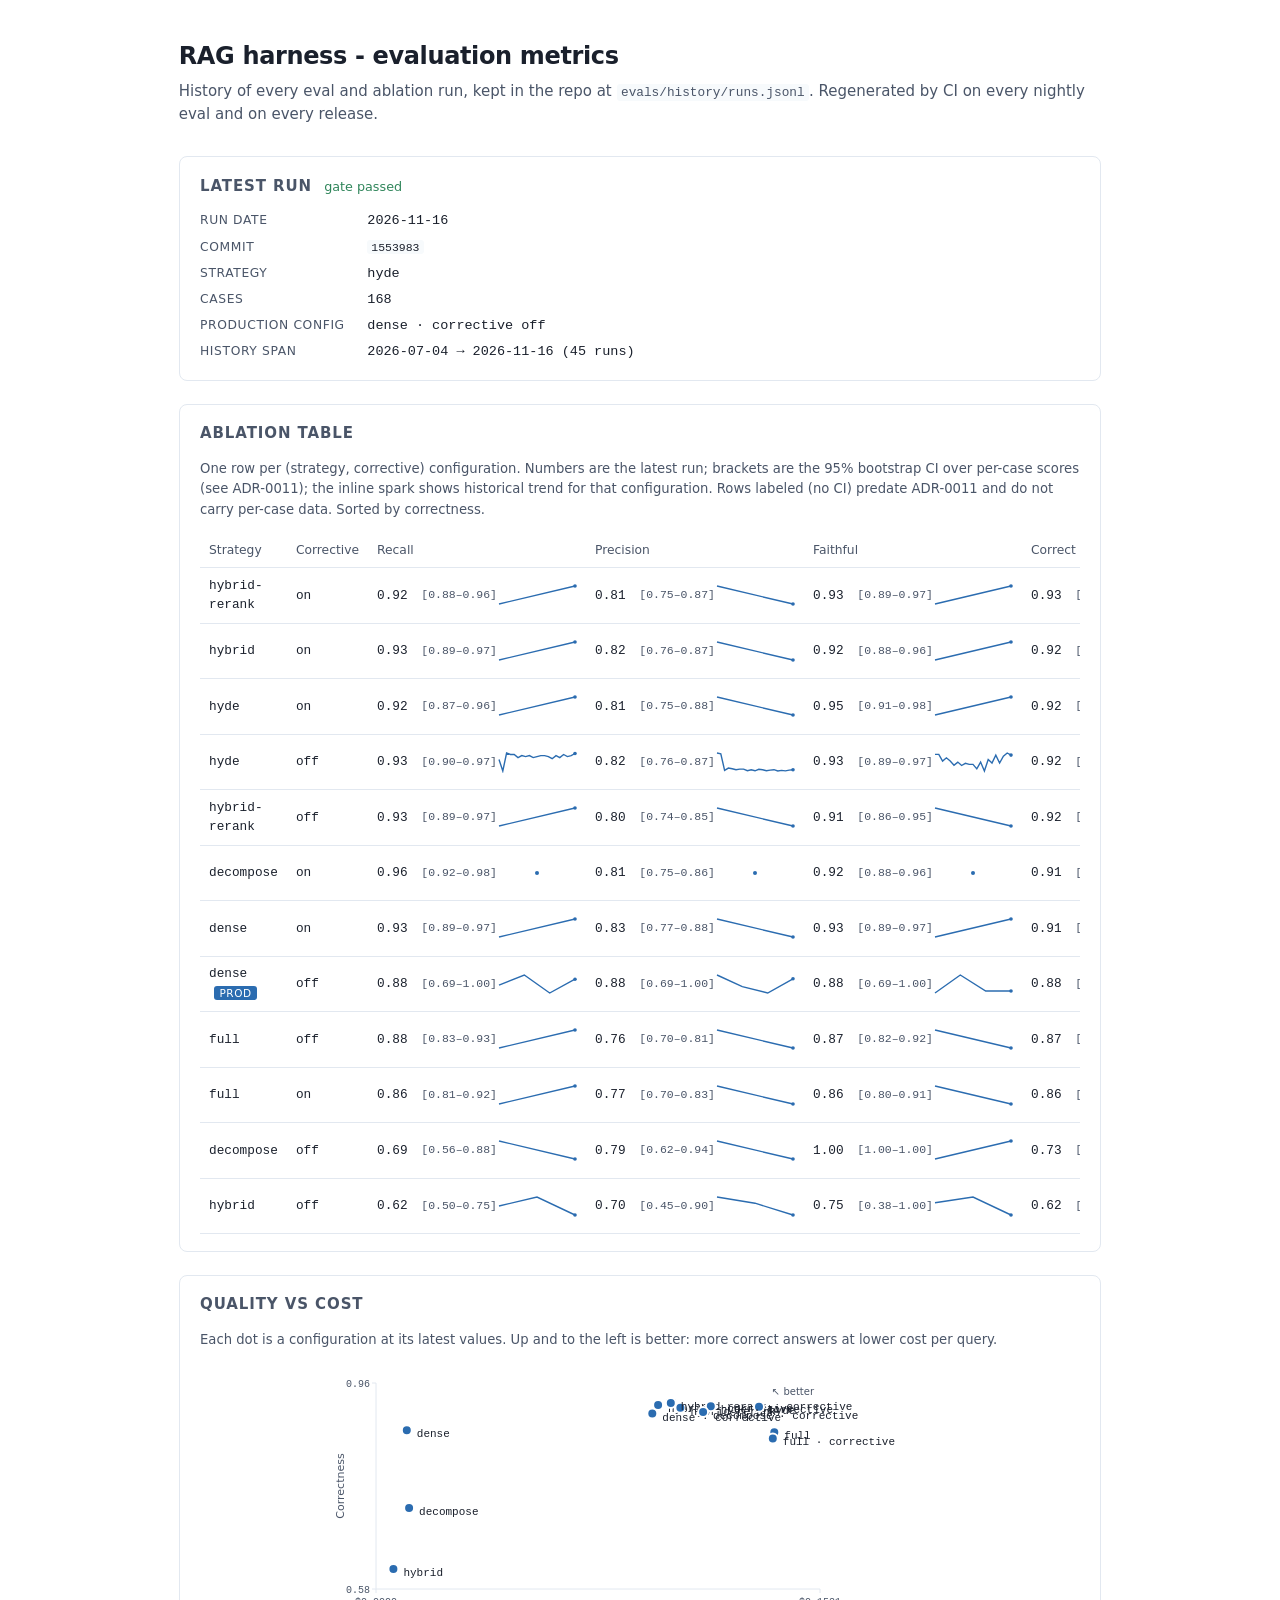
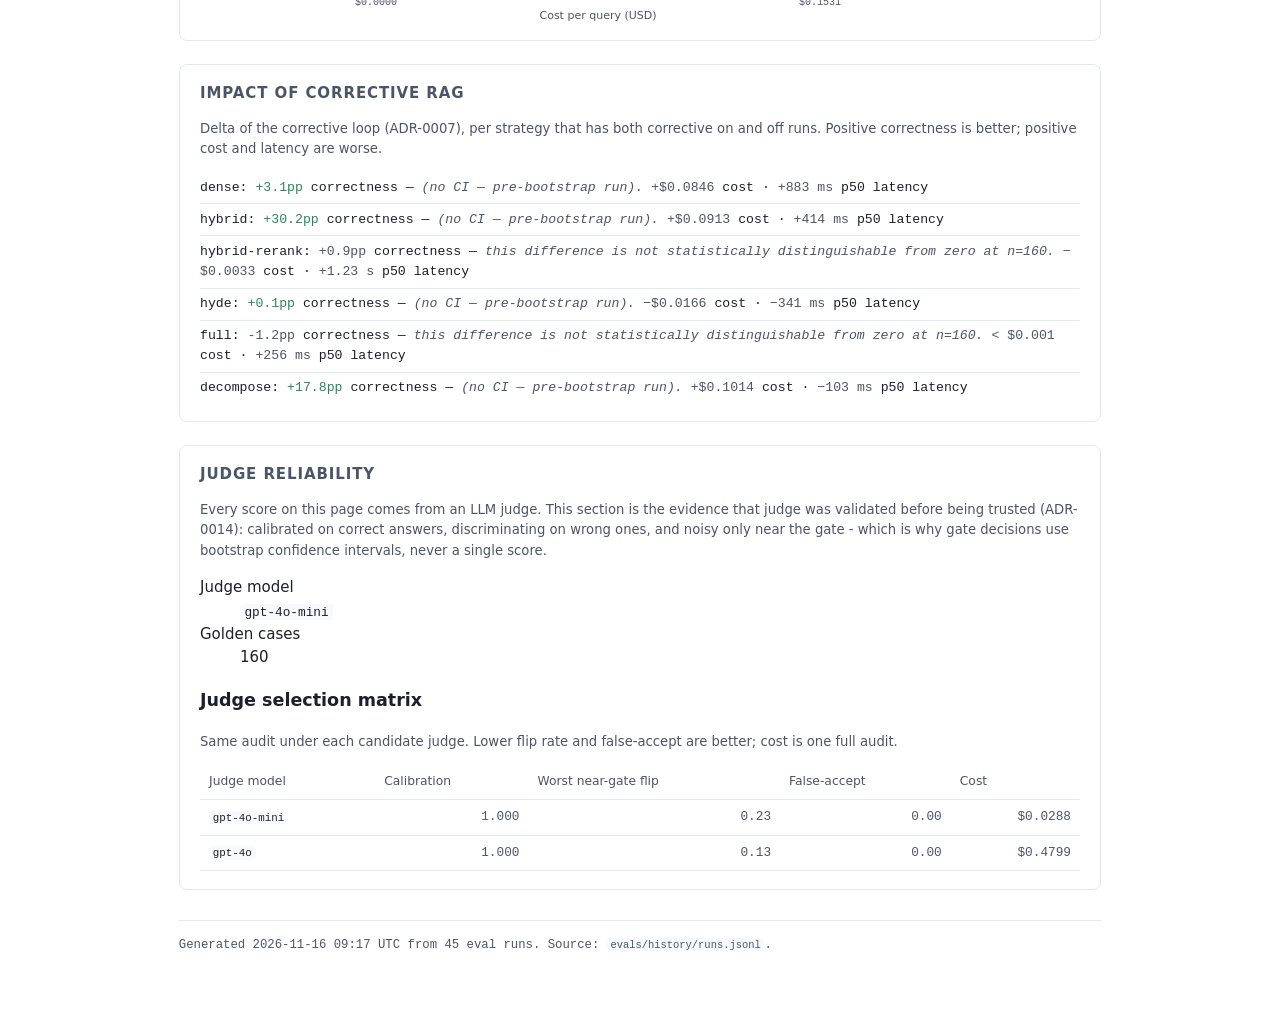
==== commit 88f54096: "chore(metrics): regenerate metrics page [skip ci]" ====
--- a/docs/metrics/index.html
+++ b/docs/metrics/index.html
@@ -83,8 +83,8 @@
 <h1>RAG harness - evaluation metrics</h1>
 <p class="tagline">History of every eval and ablation run, kept in the repo at <code>evals/history/runs.jsonl</code>. Regenerated by CI on every nightly eval and on every release.</p>
 </header>
-<section class="card headline"><h2>Latest run <span class="gate-pass">gate passed</span></h2><dl class="grid"><dt>Run date</dt><dd>2026-11-09</dd><dt>Commit</dt><dd><code>46d24d7</code></dd><dt>Strategy</dt><dd>hyde</dd><dt>Cases</dt><dd>168</dd><dt>Production config</dt><dd>dense · corrective off</dd><dt>History span</dt><dd>2026-07-04 → 2026-11-09 (44 runs)</dd></dl></section><section class="card"><h2>Ablation table</h2><p class="muted">One row per (strategy, corrective) configuration. Numbers are the latest run; brackets are the 95% bootstrap CI over per-case scores (see ADR-0011); the inline spark shows historical trend for that configuration. Rows labeled (no CI) predate ADR-0011 and do not carry per-case data. Sorted by correctness.</p><div class="table-wrap"><table class="ablation"><thead><tr><th>Strategy</th><th>Corrective</th><th>Recall</th><th>Precision</th><th>Faithful</th><th>Correct</th><th>Relevancy</th><th>p50</th><th>p95</th><th>Cost</th><th>Runs</th></tr></thead><tbody><tr><td>hybrid-rerank</td><td>on</td><td class="num-cell"><span class="num">0.92</span> <span class="ci">[0.87–0.96]</span><svg class="spark" width="80" height="22" viewBox="0 0 80 22"><polyline fill="none" stroke="currentColor" stroke-width="1.4" points="2.0,20.0 78.0,2.0"/><circle cx="78.0" cy="2.0" r="1.8" fill="currentColor"/></svg></td><td class="num-cell"><span class="num">0.81</span> <span class="ci">[0.76–0.87]</span><svg class="spark" width="80" height="22" viewBox="0 0 80 22"><polyline fill="none" stroke="currentColor" stroke-width="1.4" points="2.0,2.0 78.0,20.0"/><circle cx="78.0" cy="20.0" r="1.8" fill="currentColor"/></svg></td><td class="num-cell"><span class="num">0.93</span> <span class="ci">[0.89–0.97]</span><svg class="spark" width="80" height="22" viewBox="0 0 80 22"><polyline fill="none" stroke="currentColor" stroke-width="1.4" points="2.0,20.0 78.0,2.0"/><circle cx="78.0" cy="2.0" r="1.8" fill="currentColor"/></svg></td><td class="num-cell"><span class="num">0.93</span> <span class="ci">[0.89–0.96]</span><svg class="spark" width="80" height="22" viewBox="0 0 80 22"><polyline fill="none" stroke="currentColor" stroke-width="1.4" points="2.0,20.0 78.0,2.0"/><circle cx="78.0" cy="2.0" r="1.8" fill="currentColor"/></svg></td><td class="num-cell"><span class="num">0.82</span> <span class="ci">[0.77–0.88]</span><svg class="spark" width="80" height="22" viewBox="0 0 80 22"><polyline fill="none" stroke="currentColor" stroke-width="1.4" points="2.0,2.0 78.0,20.0"/><circle cx="78.0" cy="20.0" r="1.8" fill="currentColor"/></svg></td><td class="num">5.84 s</td><td class="num">10.98 s</td><td class="num">$0.1016</td><td class="num">2</td></tr><tr><td>hybrid</td><td>on</td><td class="num-cell"><span class="num">0.93</span> <span class="ci">[0.89–0.97]</span><svg class="spark" width="80" height="22" viewBox="0 0 80 22"><polyline fill="none" stroke="currentColor" stroke-width="1.4" points="2.0,20.0 78.0,2.0"/><circle cx="78.0" cy="2.0" r="1.8" fill="currentColor"/></svg></td><td class="num-cell"><span class="num">0.82</span> <span class="ci">[0.76–0.87]</span><svg class="spark" width="80" height="22" viewBox="0 0 80 22"><polyline fill="none" stroke="currentColor" stroke-width="1.4" points="2.0,2.0 78.0,20.0"/><circle cx="78.0" cy="20.0" r="1.8" fill="currentColor"/></svg></td><td class="num-cell"><span class="num">0.92</span> <span class="ci">[0.88–0.96]</span><svg class="spark" width="80" height="22" viewBox="0 0 80 22"><polyline fill="none" stroke="currentColor" stroke-width="1.4" points="2.0,20.0 78.0,2.0"/><circle cx="78.0" cy="2.0" r="1.8" fill="currentColor"/></svg></td><td class="num-cell"><span class="num">0.92</span> <span class="ci">[0.89–0.95]</span><svg class="spark" width="80" height="22" viewBox="0 0 80 22"><polyline fill="none" stroke="currentColor" stroke-width="1.4" points="2.0,20.0 78.0,2.0"/><circle cx="78.0" cy="2.0" r="1.8" fill="currentColor"/></svg></td><td class="num-cell"><span class="num">0.82</span> <span class="ci">[0.76–0.88]</span><svg class="spark" width="80" height="22" viewBox="0 0 80 22"><polyline fill="none" stroke="currentColor" stroke-width="1.4" points="2.0,2.0 78.0,20.0"/><circle cx="78.0" cy="20.0" r="1.8" fill="currentColor"/></svg></td><td class="num">4.36 s</td><td class="num">7.77 s</td><td class="num">$0.0973</td><td class="num">2</td></tr><tr><td>hyde</td><td>on</td><td class="num-cell"><span class="num">0.92</span> <span class="ci">[0.87–0.96]</span><svg class="spark" width="80" height="22" viewBox="0 0 80 22"><polyline fill="none" stroke="currentColor" stroke-width="1.4" points="2.0,20.0 78.0,2.0"/><circle cx="78.0" cy="2.0" r="1.8" fill="currentColor"/></svg></td><td class="num-cell"><span class="num">0.81</span> <span class="ci">[0.75–0.87]</span><svg class="spark" width="80" height="22" viewBox="0 0 80 22"><polyline fill="none" stroke="currentColor" stroke-width="1.4" points="2.0,2.0 78.0,20.0"/><circle cx="78.0" cy="20.0" r="1.8" fill="currentColor"/></svg></td><td class="num-cell"><span class="num">0.95</span> <span class="ci">[0.91–0.98]</span><svg class="spark" width="80" height="22" viewBox="0 0 80 22"><polyline fill="none" stroke="currentColor" stroke-width="1.4" points="2.0,20.0 78.0,2.0"/><circle cx="78.0" cy="2.0" r="1.8" fill="currentColor"/></svg></td><td class="num-cell"><span class="num">0.92</span> <span class="ci">[0.88–0.95]</span><svg class="spark" width="80" height="22" viewBox="0 0 80 22"><polyline fill="none" stroke="currentColor" stroke-width="1.4" points="2.0,20.0 78.0,2.0"/><circle cx="78.0" cy="2.0" r="1.8" fill="currentColor"/></svg></td><td class="num-cell"><span class="num">0.81</span> <span class="ci">[0.75–0.87]</span><svg class="spark" width="80" height="22" viewBox="0 0 80 22"><polyline fill="none" stroke="currentColor" stroke-width="1.4" points="2.0,2.0 78.0,20.0"/><circle cx="78.0" cy="20.0" r="1.8" fill="currentColor"/></svg></td><td class="num">6.00 s</td><td class="num">10.53 s</td><td class="num">$0.1154</td><td class="num">2</td></tr><tr><td>hyde</td><td>off</td><td class="num-cell"><span class="num">0.92</span> <span class="ci">[0.88–0.96]</span><svg class="spark" width="80" height="22" viewBox="0 0 80 22"><polyline fill="none" stroke="currentColor" stroke-width="1.4" points="2.0,8.5 6.0,20.0 10.0,2.0 14.0,3.5 18.0,3.5 22.0,6.6 26.0,4.6 30.0,5.6 34.0,4.6 38.0,6.6 42.0,5.6 46.0,4.6 50.0,4.6 54.0,5.6 58.0,7.7 62.0,4.6 66.0,6.6 70.0,3.5 74.0,5.6 78.0,4.6"/><circle cx="78.0" cy="4.6" r="1.8" fill="currentColor"/></svg></td><td class="num-cell"><span class="num">0.81</span> <span class="ci">[0.76–0.87]</span><svg class="spark" width="80" height="22" viewBox="0 0 80 22"><polyline fill="none" stroke="currentColor" stroke-width="1.4" points="2.0,2.0 6.0,2.8 10.0,19.3 14.0,17.1 18.0,17.8 22.0,18.8 26.0,18.1 30.0,18.1 34.0,19.7 38.0,18.8 42.0,19.8 46.0,18.3 50.0,18.8 54.0,19.7 58.0,19.1 62.0,18.7 66.0,20.0 70.0,19.4 74.0,19.9 78.0,19.1"/><circle cx="78.0" cy="19.1" r="1.8" fill="currentColor"/></svg></td><td class="num-cell"><span class="num">0.94</span> <span class="ci">[0.90–0.97]</span><svg class="spark" width="80" height="22" viewBox="0 0 80 22"><polyline fill="none" stroke="currentColor" stroke-width="1.4" points="2.0,3.4 6.0,3.4 10.0,10.1 14.0,6.8 18.0,10.0 22.0,14.3 26.0,11.1 30.0,14.5 34.0,12.3 38.0,13.4 42.0,13.4 46.0,17.9 50.0,11.1 54.0,20.0 58.0,8.6 62.0,12.0 66.0,4.1 70.0,12.0 74.0,5.2 78.0,2.0"/><circle cx="78.0" cy="2.0" r="1.8" fill="currentColor"/></svg></td><td class="num-cell"><span class="num">0.92</span> <span class="ci">[0.88–0.95]</span><svg class="spark" width="80" height="22" viewBox="0 0 80 22"><polyline fill="none" stroke="currentColor" stroke-width="1.4" points="2.0,16.9 6.0,20.0 10.0,4.0 14.0,2.0 18.0,3.6 22.0,7.4 26.0,6.1 30.0,10.1 34.0,7.6 38.0,6.1 42.0,8.8 46.0,8.0 50.0,7.9 54.0,8.8 58.0,7.3 62.0,3.9 66.0,6.7 70.0,7.5 74.0,4.7 78.0,3.6"/><circle cx="78.0" cy="3.6" r="1.8" fill="currentColor"/></svg></td><td class="num-cell"><span class="num">0.82</span> <span class="ci">[0.76–0.87]</span><svg class="spark" width="80" height="22" viewBox="0 0 80 22"><polyline fill="none" stroke="currentColor" stroke-width="1.4" points="2.0,2.0 6.0,2.0 10.0,18.8 14.0,16.8 18.0,17.6 22.0,19.6 26.0,18.4 30.0,18.8 34.0,18.0 38.0,19.2 42.0,20.0 46.0,20.0 50.0,18.4 54.0,20.0 58.0,18.4 62.0,18.0 66.0,18.8 70.0,18.8 74.0,17.6 78.0,17.6"/><circle cx="78.0" cy="17.6" r="1.8" fill="currentColor"/></svg></td><td class="num">5.72 s</td><td class="num">8.98 s</td><td class="num">$0.1317</td><td class="num">20</td></tr><tr><td>hybrid-rerank</td><td>off</td><td class="num-cell"><span class="num">0.93</span> <span class="ci">[0.88–0.96]</span><svg class="spark" width="80" height="22" viewBox="0 0 80 22"><polyline fill="none" stroke="currentColor" stroke-width="1.4" points="2.0,20.0 78.0,2.0"/><circle cx="78.0" cy="2.0" r="1.8" fill="currentColor"/></svg></td><td class="num-cell"><span class="num">0.80</span> <span class="ci">[0.74–0.85]</span><svg class="spark" width="80" height="22" viewBox="0 0 80 22"><polyline fill="none" stroke="currentColor" stroke-width="1.4" points="2.0,2.0 78.0,20.0"/><circle cx="78.0" cy="20.0" r="1.8" fill="currentColor"/></svg></td><td class="num-cell"><span class="num">0.91</span> <span class="ci">[0.87–0.95]</span><svg class="spark" width="80" height="22" viewBox="0 0 80 22"><polyline fill="none" stroke="currentColor" stroke-width="1.4" points="2.0,2.0 78.0,20.0"/><circle cx="78.0" cy="20.0" r="1.8" fill="currentColor"/></svg></td><td class="num-cell"><span class="num">0.92</span> <span class="ci">[0.88–0.95]</span><svg class="spark" width="80" height="22" viewBox="0 0 80 22"><polyline fill="none" stroke="currentColor" stroke-width="1.4" points="2.0,20.0 78.0,2.0"/><circle cx="78.0" cy="2.0" r="1.8" fill="currentColor"/></svg></td><td class="num-cell"><span class="num">0.82</span> <span class="ci">[0.76–0.88]</span><svg class="spark" width="80" height="22" viewBox="0 0 80 22"><polyline fill="none" stroke="currentColor" stroke-width="1.4" points="2.0,2.0 78.0,20.0"/><circle cx="78.0" cy="20.0" r="1.8" fill="currentColor"/></svg></td><td class="num">4.61 s</td><td class="num">8.70 s</td><td class="num">$0.1049</td><td class="num">2</td></tr><tr><td>decompose</td><td>on</td><td class="num-cell"><span class="num">0.96</span> <span class="ci">[0.93–0.99]</span><svg class="spark" width="80" height="22" viewBox="0 0 80 22"><circle cx="40.0" cy="11.0" r="2" fill="currentColor"/></svg></td><td class="num-cell"><span class="num">0.81</span> <span class="ci">[0.75–0.86]</span><svg class="spark" width="80" height="22" viewBox="0 0 80 22"><circle cx="40.0" cy="11.0" r="2" fill="currentColor"/></svg></td><td class="num-cell"><span class="num">0.92</span> <span class="ci">[0.88–0.96]</span><svg class="spark" width="80" height="22" viewBox="0 0 80 22"><circle cx="40.0" cy="11.0" r="2" fill="currentColor"/></svg></td><td class="num-cell"><span class="num">0.91</span> <span class="ci">[0.87–0.94]</span><svg class="spark" width="80" height="22" viewBox="0 0 80 22"><circle cx="40.0" cy="11.0" r="2" fill="currentColor"/></svg></td><td class="num-cell"><span class="num">0.82</span> <span class="ci">[0.76–0.88]</span><svg class="spark" width="80" height="22" viewBox="0 0 80 22"><circle cx="40.0" cy="11.0" r="2" fill="currentColor"/></svg></td><td class="num">5.12 s</td><td class="num">9.63 s</td><td class="num">$0.1128</td><td class="num">1</td></tr><tr><td>dense</td><td>on</td><td class="num-cell"><span class="num">0.93</span> <span class="ci">[0.89–0.97]</span><svg class="spark" width="80" height="22" viewBox="0 0 80 22"><polyline fill="none" stroke="currentColor" stroke-width="1.4" points="2.0,20.0 78.0,2.0"/><circle cx="78.0" cy="2.0" r="1.8" fill="currentColor"/></svg></td><td class="num-cell"><span class="num">0.83</span> <span class="ci">[0.77–0.88]</span><svg class="spark" width="80" height="22" viewBox="0 0 80 22"><polyline fill="none" stroke="currentColor" stroke-width="1.4" points="2.0,2.0 78.0,20.0"/><circle cx="78.0" cy="20.0" r="1.8" fill="currentColor"/></svg></td><td class="num-cell"><span class="num">0.93</span> <span class="ci">[0.89–0.97]</span><svg class="spark" width="80" height="22" viewBox="0 0 80 22"><polyline fill="none" stroke="currentColor" stroke-width="1.4" points="2.0,20.0 78.0,2.0"/><circle cx="78.0" cy="2.0" r="1.8" fill="currentColor"/></svg></td><td class="num-cell"><span class="num">0.91</span> <span class="ci">[0.87–0.94]</span><svg class="spark" width="80" height="22" viewBox="0 0 80 22"><polyline fill="none" stroke="currentColor" stroke-width="1.4" points="2.0,20.0 78.0,2.0"/><circle cx="78.0" cy="2.0" r="1.8" fill="currentColor"/></svg></td><td class="num-cell"><span class="num">0.80</span> <span class="ci">[0.73–0.86]</span><svg class="spark" width="80" height="22" viewBox="0 0 80 22"><polyline fill="none" stroke="currentColor" stroke-width="1.4" points="2.0,2.0 78.0,20.0"/><circle cx="78.0" cy="20.0" r="1.8" fill="currentColor"/></svg></td><td class="num">4.70 s</td><td class="num">8.28 s</td><td class="num">$0.0953</td><td class="num">2</td></tr><tr><td>dense <span class="prod-badge" title="Current production config">prod</span></td><td>off</td><td class="num-cell"><span class="num">0.88</span> <span class="ci">[0.69–1.00]</span><svg class="spark" width="80" height="22" viewBox="0 0 80 22"><polyline fill="none" stroke="currentColor" stroke-width="1.4" points="2.0,12.2 27.3,2.0 52.7,20.0 78.0,6.2"/><circle cx="78.0" cy="6.2" r="1.8" fill="currentColor"/></svg></td><td class="num-cell"><span class="num">0.88</span> <span class="ci">[0.69–1.00]</span><svg class="spark" width="80" height="22" viewBox="0 0 80 22"><polyline fill="none" stroke="currentColor" stroke-width="1.4" points="2.0,2.0 27.3,13.6 52.7,20.0 78.0,5.8"/><circle cx="78.0" cy="5.8" r="1.8" fill="currentColor"/></svg></td><td class="num-cell"><span class="num">0.88</span> <span class="ci">[0.69–1.00]</span><svg class="spark" width="80" height="22" viewBox="0 0 80 22"><polyline fill="none" stroke="currentColor" stroke-width="1.4" points="2.0,20.0 27.3,2.0 52.7,18.0 78.0,18.0"/><circle cx="78.0" cy="18.0" r="1.8" fill="currentColor"/></svg></td><td class="num-cell"><span class="num">0.88</span> <span class="ci">[0.75–0.96]</span><svg class="spark" width="80" height="22" viewBox="0 0 80 22"><polyline fill="none" stroke="currentColor" stroke-width="1.4" points="2.0,11.9 27.3,2.0 52.7,20.0 78.0,4.3"/><circle cx="78.0" cy="4.3" r="1.8" fill="currentColor"/></svg></td><td class="num-cell"><span class="num">0.81</span> <span class="ci">[0.62–0.94]</span><svg class="spark" width="80" height="22" viewBox="0 0 80 22"><polyline fill="none" stroke="currentColor" stroke-width="1.4" points="2.0,5.6 27.3,3.8 52.7,20.0 78.0,2.0"/><circle cx="78.0" cy="2.0" r="1.8" fill="currentColor"/></svg></td><td class="num">3.82 s</td><td class="num">5.86 s</td><td class="num">$0.0106</td><td class="num">4</td></tr><tr><td>full</td><td>off</td><td class="num-cell"><span class="num">0.88</span> <span class="ci">[0.83–0.93]</span><svg class="spark" width="80" height="22" viewBox="0 0 80 22"><polyline fill="none" stroke="currentColor" stroke-width="1.4" points="2.0,20.0 78.0,2.0"/><circle cx="78.0" cy="2.0" r="1.8" fill="currentColor"/></svg></td><td class="num-cell"><span class="num">0.76</span> <span class="ci">[0.69–0.82]</span><svg class="spark" width="80" height="22" viewBox="0 0 80 22"><polyline fill="none" stroke="currentColor" stroke-width="1.4" points="2.0,2.0 78.0,20.0"/><circle cx="78.0" cy="20.0" r="1.8" fill="currentColor"/></svg></td><td class="num-cell"><span class="num">0.87</span> <span class="ci">[0.81–0.91]</span><svg class="spark" width="80" height="22" viewBox="0 0 80 22"><polyline fill="none" stroke="currentColor" stroke-width="1.4" points="2.0,2.0 78.0,20.0"/><circle cx="78.0" cy="20.0" r="1.8" fill="currentColor"/></svg></td><td class="num-cell"><span class="num">0.87</span> <span class="ci">[0.82–0.92]</span><svg class="spark" width="80" height="22" viewBox="0 0 80 22"><polyline fill="none" stroke="currentColor" stroke-width="1.4" points="2.0,2.0 78.0,20.0"/><circle cx="78.0" cy="20.0" r="1.8" fill="currentColor"/></svg></td><td class="num-cell"><span class="num">0.78</span> <span class="ci">[0.71–0.84]</span><svg class="spark" width="80" height="22" viewBox="0 0 80 22"><polyline fill="none" stroke="currentColor" stroke-width="1.4" points="2.0,2.0 78.0,20.0"/><circle cx="78.0" cy="20.0" r="1.8" fill="currentColor"/></svg></td><td class="num">8.24 s</td><td class="num">11.52 s</td><td class="num">$0.1373</td><td class="num">2</td></tr><tr><td>full</td><td>on</td><td class="num-cell"><span class="num">0.86</span> <span class="ci">[0.81–0.91]</span><svg class="spark" width="80" height="22" viewBox="0 0 80 22"><polyline fill="none" stroke="currentColor" stroke-width="1.4" points="2.0,20.0 78.0,2.0"/><circle cx="78.0" cy="2.0" r="1.8" fill="currentColor"/></svg></td><td class="num-cell"><span class="num">0.77</span> <span class="ci">[0.69–0.82]</span><svg class="spark" width="80" height="22" viewBox="0 0 80 22"><polyline fill="none" stroke="currentColor" stroke-width="1.4" points="2.0,2.0 78.0,20.0"/><circle cx="78.0" cy="20.0" r="1.8" fill="currentColor"/></svg></td><td class="num-cell"><span class="num">0.86</span> <span class="ci">[0.80–0.91]</span><svg class="spark" width="80" height="22" viewBox="0 0 80 22"><polyline fill="none" stroke="currentColor" stroke-width="1.4" points="2.0,2.0 78.0,20.0"/><circle cx="78.0" cy="20.0" r="1.8" fill="currentColor"/></svg></td><td class="num-cell"><span class="num">0.86</span> <span class="ci">[0.81–0.91]</span><svg class="spark" width="80" height="22" viewBox="0 0 80 22"><polyline fill="none" stroke="currentColor" stroke-width="1.4" points="2.0,20.0 78.0,2.0"/><circle cx="78.0" cy="2.0" r="1.8" fill="currentColor"/></svg></td><td class="num-cell"><span class="num">0.77</span> <span class="ci">[0.71–0.83]</span><svg class="spark" width="80" height="22" viewBox="0 0 80 22"><polyline fill="none" stroke="currentColor" stroke-width="1.4" points="2.0,2.0 78.0,20.0"/><circle cx="78.0" cy="20.0" r="1.8" fill="currentColor"/></svg></td><td class="num">8.50 s</td><td class="num">12.29 s</td><td class="num">$0.1368</td><td class="num">2</td></tr><tr><td>decompose</td><td>off</td><td class="num-cell"><span class="num">0.69</span> <span class="ci">[0.50–0.88]</span><svg class="spark" width="80" height="22" viewBox="0 0 80 22"><polyline fill="none" stroke="currentColor" stroke-width="1.4" points="2.0,2.0 78.0,20.0"/><circle cx="78.0" cy="20.0" r="1.8" fill="currentColor"/></svg></td><td class="num-cell"><span class="num">0.79</span> <span class="ci">[0.62–0.94]</span><svg class="spark" width="80" height="22" viewBox="0 0 80 22"><polyline fill="none" stroke="currentColor" stroke-width="1.4" points="2.0,2.0 78.0,20.0"/><circle cx="78.0" cy="20.0" r="1.8" fill="currentColor"/></svg></td><td class="num-cell"><span class="num">1.00</span> <span class="ci">[1.00–1.00]</span><svg class="spark" width="80" height="22" viewBox="0 0 80 22"><polyline fill="none" stroke="currentColor" stroke-width="1.4" points="2.0,20.0 78.0,2.0"/><circle cx="78.0" cy="2.0" r="1.8" fill="currentColor"/></svg></td><td class="num-cell"><span class="num">0.73</span> <span class="ci">[0.51–0.88]</span><svg class="spark" width="80" height="22" viewBox="0 0 80 22"><polyline fill="none" stroke="currentColor" stroke-width="1.4" points="2.0,2.0 78.0,20.0"/><circle cx="78.0" cy="20.0" r="1.8" fill="currentColor"/></svg></td><td class="num-cell"><span class="num">0.88</span> <span class="ci">[0.62–1.00]</span><svg class="spark" width="80" height="22" viewBox="0 0 80 22"><polyline fill="none" stroke="currentColor" stroke-width="1.4" points="2.0,20.0 78.0,2.0"/><circle cx="78.0" cy="2.0" r="1.8" fill="currentColor"/></svg></td><td class="num">5.22 s</td><td class="num">5.90 s</td><td class="num">$0.0114</td><td class="num">2</td></tr><tr><td>hybrid</td><td>off</td><td class="num-cell"><span class="num">0.62</span> <span class="ci">[0.50–0.81]</span><svg class="spark" width="80" height="22" viewBox="0 0 80 22"><polyline fill="none" stroke="currentColor" stroke-width="1.4" points="2.0,11.0 40.0,2.0 78.0,20.0"/><circle cx="78.0" cy="20.0" r="1.8" fill="currentColor"/></svg></td><td class="num-cell"><span class="num">0.70</span> <span class="ci">[0.45–0.90]</span><svg class="spark" width="80" height="22" viewBox="0 0 80 22"><polyline fill="none" stroke="currentColor" stroke-width="1.4" points="2.0,2.0 40.0,8.2 78.0,20.0"/><circle cx="78.0" cy="20.0" r="1.8" fill="currentColor"/></svg></td><td class="num-cell"><span class="num">0.75</span> <span class="ci">[0.38–1.00]</span><svg class="spark" width="80" height="22" viewBox="0 0 80 22"><polyline fill="none" stroke="currentColor" stroke-width="1.4" points="2.0,7.7 40.0,2.0 78.0,20.0"/><circle cx="78.0" cy="20.0" r="1.8" fill="currentColor"/></svg></td><td class="num-cell"><span class="num">0.62</span> <span class="ci">[0.34–0.85]</span><svg class="spark" width="80" height="22" viewBox="0 0 80 22"><polyline fill="none" stroke="currentColor" stroke-width="1.4" points="2.0,11.8 40.0,2.0 78.0,20.0"/><circle cx="78.0" cy="20.0" r="1.8" fill="currentColor"/></svg></td><td class="num-cell"><span class="num">0.75</span> <span class="ci">[0.50–1.00]</span><svg class="spark" width="80" height="22" viewBox="0 0 80 22"><polyline fill="none" stroke="currentColor" stroke-width="1.4" points="2.0,2.0 40.0,8.4 78.0,20.0"/><circle cx="78.0" cy="20.0" r="1.8" fill="currentColor"/></svg></td><td class="num">3.95 s</td><td class="num">6.30 s</td><td class="num">$0.0060</td><td class="num">3</td></tr></tbody></table></div></section><section class="card"><h2>Quality vs cost</h2><p class="muted">Each dot is a configuration at its latest values. Up and to the left is better: more correct answers at lower cost per query.</p><svg class="scatter" width="620" height="260" viewBox="0 0 620 260" role="img" aria-label="Quality (correctness) vs cost per query, per configuration"><line x1="46" y1="226" x2="490" y2="226" class="axis"/><line x1="46" y1="20" x2="46" y2="226" class="axis"/><line x1="46.0" y1="226" x2="46.0" y2="230" class="axis"/><text x="46.0" y="242" class="tick-label tick-x">$0.0000</text><line x1="490.0" y1="226" x2="490.0" y2="230" class="axis"/><text x="490.0" y="242" class="tick-label tick-x">$0.1531</text><line x1="42" y1="226.0" x2="46" y2="226.0" class="axis"/><text x="40" y="230.0" class="tick-label tick-y">0.58</text><line x1="42" y1="20.0" x2="46" y2="20.0" class="axis"/><text x="40" y="24.0" class="tick-label tick-y">0.96</text><text x="268" y="256" class="axis-label">Cost per query (USD)</text><text x="14" y="123" class="axis-label" transform="rotate(-90 14 123)">Correctness</text><text x="484" y="32" class="guide-label">↖ better</text><g class="dot"><circle cx="76.8" cy="67.2" r="5" /><text x="86.8" y="71.2" class="dot-label">dense</text></g><g class="dot"><circle cx="322.3" cy="50.6" r="5" /><text x="332.3" y="54.6" class="dot-label">dense · corrective</text></g><g class="dot"><circle cx="63.4" cy="206.1" r="5" /><text x="73.4" y="210.1" class="dot-label">hybrid</text></g><g class="dot"><circle cx="328.1" cy="42.1" r="5" /><text x="338.1" y="46.1" class="dot-label">hybrid · corrective</text></g><g class="dot"><circle cx="350.4" cy="44.7" r="5" /><text x="360.4" y="48.7" class="dot-label">hybrid-rerank</text></g><g class="dot"><circle cx="340.8" cy="39.9" r="5" /><text x="350.8" y="43.9" class="dot-label">hybrid-rerank · corrective</text></g><g class="dot"><circle cx="427.8" cy="44.5" r="5" /><text x="437.8" y="48.5" class="dot-label">hyde</text></g><g class="dot"><circle cx="380.8" cy="43.2" r="5" /><text x="390.8" y="47.2" class="dot-label">hyde · corrective</text></g><g class="dot"><circle cx="444.3" cy="69.2" r="5" /><text x="454.3" y="73.2" class="dot-label">full</text></g><g class="dot"><circle cx="442.8" cy="75.5" r="5" /><text x="452.8" y="79.5" class="dot-label">full · corrective</text></g><g class="dot"><circle cx="79.1" cy="145.1" r="5" /><text x="89.1" y="149.1" class="dot-label">decompose</text></g><g class="dot"><circle cx="373.1" cy="48.9" r="5" /><text x="383.1" y="52.9" class="dot-label">decompose · corrective</text></g></svg></section><section class="card"><h2>Impact of corrective RAG</h2><p class="muted">Delta of the corrective loop (ADR-0007), per strategy that has both corrective on and off runs. Positive correctness is better; positive cost and latency are worse.</p><ul class="corrective-list"><li><span class="strategy-name">dense</span>: <span class="delta correct-delta">+3.1pp</span> correctness &mdash; <em class="ci-note">(no CI &mdash; pre-bootstrap run).</em> <span class="delta">+$0.0846</span> cost &middot; <span class="delta">+883 ms</span> p50 latency</li><li><span class="strategy-name">hybrid</span>: <span class="delta correct-delta">+30.2pp</span> correctness &mdash; <em class="ci-note">(no CI &mdash; pre-bootstrap run).</em> <span class="delta">+$0.0913</span> cost &middot; <span class="delta">+414 ms</span> p50 latency</li><li><span class="strategy-name">hybrid-rerank</span>: <span class="delta indeterminate-delta">+0.9pp</span> correctness &mdash; <em class="ci-note">this difference is not statistically distinguishable from zero at n=160.</em> <span class="delta">−$0.0033</span> cost &middot; <span class="delta">+1.23 s</span> p50 latency</li><li><span class="strategy-name">hyde</span>: <span class="delta correct-delta">+0.2pp</span> correctness &mdash; <em class="ci-note">(no CI &mdash; pre-bootstrap run).</em> <span class="delta">−$0.0162</span> cost &middot; <span class="delta">+280 ms</span> p50 latency</li><li><span class="strategy-name">full</span>: <span class="delta indeterminate-delta">-1.2pp</span> correctness &mdash; <em class="ci-note">this difference is not statistically distinguishable from zero at n=160.</em> <span class="delta">&lt; $0.001</span> cost &middot; <span class="delta">+256 ms</span> p50 latency</li><li><span class="strategy-name">decompose</span>: <span class="delta correct-delta">+17.8pp</span> correctness &mdash; <em class="ci-note">(no CI &mdash; pre-bootstrap run).</em> <span class="delta">+$0.1014</span> cost &middot; <span class="delta">−103 ms</span> p50 latency</li></ul></section><section class="card"><h2>Judge reliability</h2><p class="muted">Every score on this page comes from an LLM judge. This section is the evidence that judge was validated before being trusted (ADR-0014): calibrated on correct answers, discriminating on wrong ones, and noisy only near the gate - which is why gate decisions use bootstrap confidence intervals, never a single score.</p><dl class="grid"><dt>Judge model</dt><dd><code>gpt-4o-mini</code></dd><dt>Golden cases</dt><dd>160</dd></dl><h3>Judge selection matrix</h3><p class="muted">Same audit under each candidate judge. Lower flip rate and false-accept are better; cost is one full audit.</p><div class="table-wrap"><table class="ablation"><thead><tr><th>Judge model</th><th>Calibration</th><th>Worst near-gate flip</th><th>False-accept</th><th>Cost</th></tr></thead><tbody><tr><td><code>gpt-4o-mini</code></td><td class="num">1.000</td><td class="num">0.23</td><td class="num">0.00</td><td class="num">$0.0288</td></tr><tr><td><code>gpt-4o</code></td><td class="num">1.000</td><td class="num">0.13</td><td class="num">0.00</td><td class="num">$0.4799</td></tr></tbody></table></div></section>
-<footer class="site-footer">Generated 2026-11-09 09:20 UTC from 44 eval runs. Source: <code>evals/history/runs.jsonl</code>.</footer>
+<section class="card headline"><h2>Latest run <span class="gate-pass">gate passed</span></h2><dl class="grid"><dt>Run date</dt><dd>2026-11-16</dd><dt>Commit</dt><dd><code>1553983</code></dd><dt>Strategy</dt><dd>hyde</dd><dt>Cases</dt><dd>168</dd><dt>Production config</dt><dd>dense · corrective off</dd><dt>History span</dt><dd>2026-07-04 → 2026-11-16 (45 runs)</dd></dl></section><section class="card"><h2>Ablation table</h2><p class="muted">One row per (strategy, corrective) configuration. Numbers are the latest run; brackets are the 95% bootstrap CI over per-case scores (see ADR-0011); the inline spark shows historical trend for that configuration. Rows labeled (no CI) predate ADR-0011 and do not carry per-case data. Sorted by correctness.</p><div class="table-wrap"><table class="ablation"><thead><tr><th>Strategy</th><th>Corrective</th><th>Recall</th><th>Precision</th><th>Faithful</th><th>Correct</th><th>Relevancy</th><th>p50</th><th>p95</th><th>Cost</th><th>Runs</th></tr></thead><tbody><tr><td>hybrid-rerank</td><td>on</td><td class="num-cell"><span class="num">0.92</span> <span class="ci">[0.88–0.96]</span><svg class="spark" width="80" height="22" viewBox="0 0 80 22"><polyline fill="none" stroke="currentColor" stroke-width="1.4" points="2.0,20.0 78.0,2.0"/><circle cx="78.0" cy="2.0" r="1.8" fill="currentColor"/></svg></td><td class="num-cell"><span class="num">0.81</span> <span class="ci">[0.75–0.87]</span><svg class="spark" width="80" height="22" viewBox="0 0 80 22"><polyline fill="none" stroke="currentColor" stroke-width="1.4" points="2.0,2.0 78.0,20.0"/><circle cx="78.0" cy="20.0" r="1.8" fill="currentColor"/></svg></td><td class="num-cell"><span class="num">0.93</span> <span class="ci">[0.89–0.97]</span><svg class="spark" width="80" height="22" viewBox="0 0 80 22"><polyline fill="none" stroke="currentColor" stroke-width="1.4" points="2.0,20.0 78.0,2.0"/><circle cx="78.0" cy="2.0" r="1.8" fill="currentColor"/></svg></td><td class="num-cell"><span class="num">0.93</span> <span class="ci">[0.89–0.96]</span><svg class="spark" width="80" height="22" viewBox="0 0 80 22"><polyline fill="none" stroke="currentColor" stroke-width="1.4" points="2.0,20.0 78.0,2.0"/><circle cx="78.0" cy="2.0" r="1.8" fill="currentColor"/></svg></td><td class="num-cell"><span class="num">0.82</span> <span class="ci">[0.76–0.88]</span><svg class="spark" width="80" height="22" viewBox="0 0 80 22"><polyline fill="none" stroke="currentColor" stroke-width="1.4" points="2.0,2.0 78.0,20.0"/><circle cx="78.0" cy="20.0" r="1.8" fill="currentColor"/></svg></td><td class="num">5.84 s</td><td class="num">10.98 s</td><td class="num">$0.1016</td><td class="num">2</td></tr><tr><td>hybrid</td><td>on</td><td class="num-cell"><span class="num">0.93</span> <span class="ci">[0.89–0.97]</span><svg class="spark" width="80" height="22" viewBox="0 0 80 22"><polyline fill="none" stroke="currentColor" stroke-width="1.4" points="2.0,20.0 78.0,2.0"/><circle cx="78.0" cy="2.0" r="1.8" fill="currentColor"/></svg></td><td class="num-cell"><span class="num">0.82</span> <span class="ci">[0.76–0.87]</span><svg class="spark" width="80" height="22" viewBox="0 0 80 22"><polyline fill="none" stroke="currentColor" stroke-width="1.4" points="2.0,2.0 78.0,20.0"/><circle cx="78.0" cy="20.0" r="1.8" fill="currentColor"/></svg></td><td class="num-cell"><span class="num">0.92</span> <span class="ci">[0.88–0.96]</span><svg class="spark" width="80" height="22" viewBox="0 0 80 22"><polyline fill="none" stroke="currentColor" stroke-width="1.4" points="2.0,20.0 78.0,2.0"/><circle cx="78.0" cy="2.0" r="1.8" fill="currentColor"/></svg></td><td class="num-cell"><span class="num">0.92</span> <span class="ci">[0.89–0.95]</span><svg class="spark" width="80" height="22" viewBox="0 0 80 22"><polyline fill="none" stroke="currentColor" stroke-width="1.4" points="2.0,20.0 78.0,2.0"/><circle cx="78.0" cy="2.0" r="1.8" fill="currentColor"/></svg></td><td class="num-cell"><span class="num">0.82</span> <span class="ci">[0.76–0.88]</span><svg class="spark" width="80" height="22" viewBox="0 0 80 22"><polyline fill="none" stroke="currentColor" stroke-width="1.4" points="2.0,2.0 78.0,20.0"/><circle cx="78.0" cy="20.0" r="1.8" fill="currentColor"/></svg></td><td class="num">4.36 s</td><td class="num">7.77 s</td><td class="num">$0.0973</td><td class="num">2</td></tr><tr><td>hyde</td><td>on</td><td class="num-cell"><span class="num">0.92</span> <span class="ci">[0.87–0.96]</span><svg class="spark" width="80" height="22" viewBox="0 0 80 22"><polyline fill="none" stroke="currentColor" stroke-width="1.4" points="2.0,20.0 78.0,2.0"/><circle cx="78.0" cy="2.0" r="1.8" fill="currentColor"/></svg></td><td class="num-cell"><span class="num">0.81</span> <span class="ci">[0.75–0.88]</span><svg class="spark" width="80" height="22" viewBox="0 0 80 22"><polyline fill="none" stroke="currentColor" stroke-width="1.4" points="2.0,2.0 78.0,20.0"/><circle cx="78.0" cy="20.0" r="1.8" fill="currentColor"/></svg></td><td class="num-cell"><span class="num">0.95</span> <span class="ci">[0.91–0.98]</span><svg class="spark" width="80" height="22" viewBox="0 0 80 22"><polyline fill="none" stroke="currentColor" stroke-width="1.4" points="2.0,20.0 78.0,2.0"/><circle cx="78.0" cy="2.0" r="1.8" fill="currentColor"/></svg></td><td class="num-cell"><span class="num">0.92</span> <span class="ci">[0.88–0.95]</span><svg class="spark" width="80" height="22" viewBox="0 0 80 22"><polyline fill="none" stroke="currentColor" stroke-width="1.4" points="2.0,20.0 78.0,2.0"/><circle cx="78.0" cy="2.0" r="1.8" fill="currentColor"/></svg></td><td class="num-cell"><span class="num">0.81</span> <span class="ci">[0.75–0.87]</span><svg class="spark" width="80" height="22" viewBox="0 0 80 22"><polyline fill="none" stroke="currentColor" stroke-width="1.4" points="2.0,2.0 78.0,20.0"/><circle cx="78.0" cy="20.0" r="1.8" fill="currentColor"/></svg></td><td class="num">6.00 s</td><td class="num">10.53 s</td><td class="num">$0.1154</td><td class="num">2</td></tr><tr><td>hyde</td><td>off</td><td class="num-cell"><span class="num">0.93</span> <span class="ci">[0.90–0.97]</span><svg class="spark" width="80" height="22" viewBox="0 0 80 22"><polyline fill="none" stroke="currentColor" stroke-width="1.4" points="2.0,8.5 5.8,20.0 9.6,2.0 13.4,3.5 17.2,3.5 21.0,6.6 24.8,4.6 28.6,5.6 32.4,4.6 36.2,6.6 40.0,5.6 43.8,4.6 47.6,4.6 51.4,5.6 55.2,7.7 59.0,4.6 62.8,6.6 66.6,3.5 70.4,5.6 74.2,4.6 78.0,2.5"/><circle cx="78.0" cy="2.5" r="1.8" fill="currentColor"/></svg></td><td class="num-cell"><span class="num">0.82</span> <span class="ci">[0.76–0.87]</span><svg class="spark" width="80" height="22" viewBox="0 0 80 22"><polyline fill="none" stroke="currentColor" stroke-width="1.4" points="2.0,2.0 5.8,2.8 9.6,19.3 13.4,17.1 17.2,17.8 21.0,18.8 24.8,18.1 28.6,18.1 32.4,19.7 36.2,18.8 40.0,19.8 43.8,18.3 47.6,18.8 51.4,19.7 55.2,19.1 59.0,18.7 62.8,20.0 66.6,19.4 70.4,19.9 74.2,19.1 78.0,18.8"/><circle cx="78.0" cy="18.8" r="1.8" fill="currentColor"/></svg></td><td class="num-cell"><span class="num">0.93</span> <span class="ci">[0.89–0.97]</span><svg class="spark" width="80" height="22" viewBox="0 0 80 22"><polyline fill="none" stroke="currentColor" stroke-width="1.4" points="2.0,3.4 5.8,3.4 9.6,10.1 13.4,6.8 17.2,10.0 21.0,14.3 24.8,11.1 28.6,14.5 32.4,12.3 36.2,13.4 40.0,13.4 43.8,17.9 47.6,11.1 51.4,20.0 55.2,8.6 59.0,12.0 62.8,4.1 66.6,12.0 70.4,5.2 74.2,2.0 78.0,4.1"/><circle cx="78.0" cy="4.1" r="1.8" fill="currentColor"/></svg></td><td class="num-cell"><span class="num">0.92</span> <span class="ci">[0.88–0.95]</span><svg class="spark" width="80" height="22" viewBox="0 0 80 22"><polyline fill="none" stroke="currentColor" stroke-width="1.4" points="2.0,16.9 5.8,20.0 9.6,4.0 13.4,2.0 17.2,3.6 21.0,7.4 24.8,6.1 28.6,10.1 32.4,7.6 36.2,6.1 40.0,8.8 43.8,8.0 47.6,7.9 51.4,8.8 55.2,7.3 59.0,3.9 62.8,6.7 66.6,7.5 70.4,4.7 74.2,3.6 78.0,3.2"/><circle cx="78.0" cy="3.2" r="1.8" fill="currentColor"/></svg></td><td class="num-cell"><span class="num">0.82</span> <span class="ci">[0.76–0.88]</span><svg class="spark" width="80" height="22" viewBox="0 0 80 22"><polyline fill="none" stroke="currentColor" stroke-width="1.4" points="2.0,2.0 5.8,2.0 9.6,18.8 13.4,16.8 17.2,17.6 21.0,19.6 24.8,18.4 28.6,18.8 32.4,18.0 36.2,19.2 40.0,20.0 43.8,20.0 47.6,18.4 51.4,20.0 55.2,18.4 59.0,18.0 62.8,18.8 66.6,18.8 70.4,17.6 74.2,17.6 78.0,17.2"/><circle cx="78.0" cy="17.2" r="1.8" fill="currentColor"/></svg></td><td class="num">6.35 s</td><td class="num">9.73 s</td><td class="num">$0.1321</td><td class="num">21</td></tr><tr><td>hybrid-rerank</td><td>off</td><td class="num-cell"><span class="num">0.93</span> <span class="ci">[0.89–0.97]</span><svg class="spark" width="80" height="22" viewBox="0 0 80 22"><polyline fill="none" stroke="currentColor" stroke-width="1.4" points="2.0,20.0 78.0,2.0"/><circle cx="78.0" cy="2.0" r="1.8" fill="currentColor"/></svg></td><td class="num-cell"><span class="num">0.80</span> <span class="ci">[0.74–0.85]</span><svg class="spark" width="80" height="22" viewBox="0 0 80 22"><polyline fill="none" stroke="currentColor" stroke-width="1.4" points="2.0,2.0 78.0,20.0"/><circle cx="78.0" cy="20.0" r="1.8" fill="currentColor"/></svg></td><td class="num-cell"><span class="num">0.91</span> <span class="ci">[0.86–0.95]</span><svg class="spark" width="80" height="22" viewBox="0 0 80 22"><polyline fill="none" stroke="currentColor" stroke-width="1.4" points="2.0,2.0 78.0,20.0"/><circle cx="78.0" cy="20.0" r="1.8" fill="currentColor"/></svg></td><td class="num-cell"><span class="num">0.92</span> <span class="ci">[0.88–0.95]</span><svg class="spark" width="80" height="22" viewBox="0 0 80 22"><polyline fill="none" stroke="currentColor" stroke-width="1.4" points="2.0,20.0 78.0,2.0"/><circle cx="78.0" cy="2.0" r="1.8" fill="currentColor"/></svg></td><td class="num-cell"><span class="num">0.82</span> <span class="ci">[0.76–0.88]</span><svg class="spark" width="80" height="22" viewBox="0 0 80 22"><polyline fill="none" stroke="currentColor" stroke-width="1.4" points="2.0,2.0 78.0,20.0"/><circle cx="78.0" cy="20.0" r="1.8" fill="currentColor"/></svg></td><td class="num">4.61 s</td><td class="num">8.70 s</td><td class="num">$0.1049</td><td class="num">2</td></tr><tr><td>decompose</td><td>on</td><td class="num-cell"><span class="num">0.96</span> <span class="ci">[0.92–0.98]</span><svg class="spark" width="80" height="22" viewBox="0 0 80 22"><circle cx="40.0" cy="11.0" r="2" fill="currentColor"/></svg></td><td class="num-cell"><span class="num">0.81</span> <span class="ci">[0.75–0.86]</span><svg class="spark" width="80" height="22" viewBox="0 0 80 22"><circle cx="40.0" cy="11.0" r="2" fill="currentColor"/></svg></td><td class="num-cell"><span class="num">0.92</span> <span class="ci">[0.88–0.96]</span><svg class="spark" width="80" height="22" viewBox="0 0 80 22"><circle cx="40.0" cy="11.0" r="2" fill="currentColor"/></svg></td><td class="num-cell"><span class="num">0.91</span> <span class="ci">[0.87–0.94]</span><svg class="spark" width="80" height="22" viewBox="0 0 80 22"><circle cx="40.0" cy="11.0" r="2" fill="currentColor"/></svg></td><td class="num-cell"><span class="num">0.82</span> <span class="ci">[0.76–0.88]</span><svg class="spark" width="80" height="22" viewBox="0 0 80 22"><circle cx="40.0" cy="11.0" r="2" fill="currentColor"/></svg></td><td class="num">5.12 s</td><td class="num">9.63 s</td><td class="num">$0.1128</td><td class="num">1</td></tr><tr><td>dense</td><td>on</td><td class="num-cell"><span class="num">0.93</span> <span class="ci">[0.89–0.97]</span><svg class="spark" width="80" height="22" viewBox="0 0 80 22"><polyline fill="none" stroke="currentColor" stroke-width="1.4" points="2.0,20.0 78.0,2.0"/><circle cx="78.0" cy="2.0" r="1.8" fill="currentColor"/></svg></td><td class="num-cell"><span class="num">0.83</span> <span class="ci">[0.77–0.88]</span><svg class="spark" width="80" height="22" viewBox="0 0 80 22"><polyline fill="none" stroke="currentColor" stroke-width="1.4" points="2.0,2.0 78.0,20.0"/><circle cx="78.0" cy="20.0" r="1.8" fill="currentColor"/></svg></td><td class="num-cell"><span class="num">0.93</span> <span class="ci">[0.89–0.97]</span><svg class="spark" width="80" height="22" viewBox="0 0 80 22"><polyline fill="none" stroke="currentColor" stroke-width="1.4" points="2.0,20.0 78.0,2.0"/><circle cx="78.0" cy="2.0" r="1.8" fill="currentColor"/></svg></td><td class="num-cell"><span class="num">0.91</span> <span class="ci">[0.86–0.94]</span><svg class="spark" width="80" height="22" viewBox="0 0 80 22"><polyline fill="none" stroke="currentColor" stroke-width="1.4" points="2.0,20.0 78.0,2.0"/><circle cx="78.0" cy="2.0" r="1.8" fill="currentColor"/></svg></td><td class="num-cell"><span class="num">0.80</span> <span class="ci">[0.74–0.86]</span><svg class="spark" width="80" height="22" viewBox="0 0 80 22"><polyline fill="none" stroke="currentColor" stroke-width="1.4" points="2.0,2.0 78.0,20.0"/><circle cx="78.0" cy="20.0" r="1.8" fill="currentColor"/></svg></td><td class="num">4.70 s</td><td class="num">8.28 s</td><td class="num">$0.0953</td><td class="num">2</td></tr><tr><td>dense <span class="prod-badge" title="Current production config">prod</span></td><td>off</td><td class="num-cell"><span class="num">0.88</span> <span class="ci">[0.69–1.00]</span><svg class="spark" width="80" height="22" viewBox="0 0 80 22"><polyline fill="none" stroke="currentColor" stroke-width="1.4" points="2.0,12.2 27.3,2.0 52.7,20.0 78.0,6.2"/><circle cx="78.0" cy="6.2" r="1.8" fill="currentColor"/></svg></td><td class="num-cell"><span class="num">0.88</span> <span class="ci">[0.69–1.00]</span><svg class="spark" width="80" height="22" viewBox="0 0 80 22"><polyline fill="none" stroke="currentColor" stroke-width="1.4" points="2.0,2.0 27.3,13.6 52.7,20.0 78.0,5.8"/><circle cx="78.0" cy="5.8" r="1.8" fill="currentColor"/></svg></td><td class="num-cell"><span class="num">0.88</span> <span class="ci">[0.69–1.00]</span><svg class="spark" width="80" height="22" viewBox="0 0 80 22"><polyline fill="none" stroke="currentColor" stroke-width="1.4" points="2.0,20.0 27.3,2.0 52.7,18.0 78.0,18.0"/><circle cx="78.0" cy="18.0" r="1.8" fill="currentColor"/></svg></td><td class="num-cell"><span class="num">0.88</span> <span class="ci">[0.74–0.96]</span><svg class="spark" width="80" height="22" viewBox="0 0 80 22"><polyline fill="none" stroke="currentColor" stroke-width="1.4" points="2.0,11.9 27.3,2.0 52.7,20.0 78.0,4.3"/><circle cx="78.0" cy="4.3" r="1.8" fill="currentColor"/></svg></td><td class="num-cell"><span class="num">0.81</span> <span class="ci">[0.62–1.00]</span><svg class="spark" width="80" height="22" viewBox="0 0 80 22"><polyline fill="none" stroke="currentColor" stroke-width="1.4" points="2.0,5.6 27.3,3.8 52.7,20.0 78.0,2.0"/><circle cx="78.0" cy="2.0" r="1.8" fill="currentColor"/></svg></td><td class="num">3.82 s</td><td class="num">5.86 s</td><td class="num">$0.0106</td><td class="num">4</td></tr><tr><td>full</td><td>off</td><td class="num-cell"><span class="num">0.88</span> <span class="ci">[0.83–0.93]</span><svg class="spark" width="80" height="22" viewBox="0 0 80 22"><polyline fill="none" stroke="currentColor" stroke-width="1.4" points="2.0,20.0 78.0,2.0"/><circle cx="78.0" cy="2.0" r="1.8" fill="currentColor"/></svg></td><td class="num-cell"><span class="num">0.76</span> <span class="ci">[0.70–0.81]</span><svg class="spark" width="80" height="22" viewBox="0 0 80 22"><polyline fill="none" stroke="currentColor" stroke-width="1.4" points="2.0,2.0 78.0,20.0"/><circle cx="78.0" cy="20.0" r="1.8" fill="currentColor"/></svg></td><td class="num-cell"><span class="num">0.87</span> <span class="ci">[0.82–0.92]</span><svg class="spark" width="80" height="22" viewBox="0 0 80 22"><polyline fill="none" stroke="currentColor" stroke-width="1.4" points="2.0,2.0 78.0,20.0"/><circle cx="78.0" cy="20.0" r="1.8" fill="currentColor"/></svg></td><td class="num-cell"><span class="num">0.87</span> <span class="ci">[0.82–0.91]</span><svg class="spark" width="80" height="22" viewBox="0 0 80 22"><polyline fill="none" stroke="currentColor" stroke-width="1.4" points="2.0,2.0 78.0,20.0"/><circle cx="78.0" cy="20.0" r="1.8" fill="currentColor"/></svg></td><td class="num-cell"><span class="num">0.78</span> <span class="ci">[0.71–0.84]</span><svg class="spark" width="80" height="22" viewBox="0 0 80 22"><polyline fill="none" stroke="currentColor" stroke-width="1.4" points="2.0,2.0 78.0,20.0"/><circle cx="78.0" cy="20.0" r="1.8" fill="currentColor"/></svg></td><td class="num">8.24 s</td><td class="num">11.52 s</td><td class="num">$0.1373</td><td class="num">2</td></tr><tr><td>full</td><td>on</td><td class="num-cell"><span class="num">0.86</span> <span class="ci">[0.81–0.92]</span><svg class="spark" width="80" height="22" viewBox="0 0 80 22"><polyline fill="none" stroke="currentColor" stroke-width="1.4" points="2.0,20.0 78.0,2.0"/><circle cx="78.0" cy="2.0" r="1.8" fill="currentColor"/></svg></td><td class="num-cell"><span class="num">0.77</span> <span class="ci">[0.70–0.83]</span><svg class="spark" width="80" height="22" viewBox="0 0 80 22"><polyline fill="none" stroke="currentColor" stroke-width="1.4" points="2.0,2.0 78.0,20.0"/><circle cx="78.0" cy="20.0" r="1.8" fill="currentColor"/></svg></td><td class="num-cell"><span class="num">0.86</span> <span class="ci">[0.80–0.91]</span><svg class="spark" width="80" height="22" viewBox="0 0 80 22"><polyline fill="none" stroke="currentColor" stroke-width="1.4" points="2.0,2.0 78.0,20.0"/><circle cx="78.0" cy="20.0" r="1.8" fill="currentColor"/></svg></td><td class="num-cell"><span class="num">0.86</span> <span class="ci">[0.81–0.90]</span><svg class="spark" width="80" height="22" viewBox="0 0 80 22"><polyline fill="none" stroke="currentColor" stroke-width="1.4" points="2.0,20.0 78.0,2.0"/><circle cx="78.0" cy="2.0" r="1.8" fill="currentColor"/></svg></td><td class="num-cell"><span class="num">0.77</span> <span class="ci">[0.71–0.83]</span><svg class="spark" width="80" height="22" viewBox="0 0 80 22"><polyline fill="none" stroke="currentColor" stroke-width="1.4" points="2.0,2.0 78.0,20.0"/><circle cx="78.0" cy="20.0" r="1.8" fill="currentColor"/></svg></td><td class="num">8.50 s</td><td class="num">12.29 s</td><td class="num">$0.1368</td><td class="num">2</td></tr><tr><td>decompose</td><td>off</td><td class="num-cell"><span class="num">0.69</span> <span class="ci">[0.56–0.88]</span><svg class="spark" width="80" height="22" viewBox="0 0 80 22"><polyline fill="none" stroke="currentColor" stroke-width="1.4" points="2.0,2.0 78.0,20.0"/><circle cx="78.0" cy="20.0" r="1.8" fill="currentColor"/></svg></td><td class="num-cell"><span class="num">0.79</span> <span class="ci">[0.62–0.94]</span><svg class="spark" width="80" height="22" viewBox="0 0 80 22"><polyline fill="none" stroke="currentColor" stroke-width="1.4" points="2.0,2.0 78.0,20.0"/><circle cx="78.0" cy="20.0" r="1.8" fill="currentColor"/></svg></td><td class="num-cell"><span class="num">1.00</span> <span class="ci">[1.00–1.00]</span><svg class="spark" width="80" height="22" viewBox="0 0 80 22"><polyline fill="none" stroke="currentColor" stroke-width="1.4" points="2.0,20.0 78.0,2.0"/><circle cx="78.0" cy="2.0" r="1.8" fill="currentColor"/></svg></td><td class="num-cell"><span class="num">0.73</span> <span class="ci">[0.51–0.88]</span><svg class="spark" width="80" height="22" viewBox="0 0 80 22"><polyline fill="none" stroke="currentColor" stroke-width="1.4" points="2.0,2.0 78.0,20.0"/><circle cx="78.0" cy="20.0" r="1.8" fill="currentColor"/></svg></td><td class="num-cell"><span class="num">0.88</span> <span class="ci">[0.62–1.00]</span><svg class="spark" width="80" height="22" viewBox="0 0 80 22"><polyline fill="none" stroke="currentColor" stroke-width="1.4" points="2.0,20.0 78.0,2.0"/><circle cx="78.0" cy="2.0" r="1.8" fill="currentColor"/></svg></td><td class="num">5.22 s</td><td class="num">5.90 s</td><td class="num">$0.0114</td><td class="num">2</td></tr><tr><td>hybrid</td><td>off</td><td class="num-cell"><span class="num">0.62</span> <span class="ci">[0.50–0.75]</span><svg class="spark" width="80" height="22" viewBox="0 0 80 22"><polyline fill="none" stroke="currentColor" stroke-width="1.4" points="2.0,11.0 40.0,2.0 78.0,20.0"/><circle cx="78.0" cy="20.0" r="1.8" fill="currentColor"/></svg></td><td class="num-cell"><span class="num">0.70</span> <span class="ci">[0.45–0.90]</span><svg class="spark" width="80" height="22" viewBox="0 0 80 22"><polyline fill="none" stroke="currentColor" stroke-width="1.4" points="2.0,2.0 40.0,8.2 78.0,20.0"/><circle cx="78.0" cy="20.0" r="1.8" fill="currentColor"/></svg></td><td class="num-cell"><span class="num">0.75</span> <span class="ci">[0.38–1.00]</span><svg class="spark" width="80" height="22" viewBox="0 0 80 22"><polyline fill="none" stroke="currentColor" stroke-width="1.4" points="2.0,7.7 40.0,2.0 78.0,20.0"/><circle cx="78.0" cy="20.0" r="1.8" fill="currentColor"/></svg></td><td class="num-cell"><span class="num">0.62</span> <span class="ci">[0.30–0.88]</span><svg class="spark" width="80" height="22" viewBox="0 0 80 22"><polyline fill="none" stroke="currentColor" stroke-width="1.4" points="2.0,11.8 40.0,2.0 78.0,20.0"/><circle cx="78.0" cy="20.0" r="1.8" fill="currentColor"/></svg></td><td class="num-cell"><span class="num">0.75</span> <span class="ci">[0.38–1.00]</span><svg class="spark" width="80" height="22" viewBox="0 0 80 22"><polyline fill="none" stroke="currentColor" stroke-width="1.4" points="2.0,2.0 40.0,8.4 78.0,20.0"/><circle cx="78.0" cy="20.0" r="1.8" fill="currentColor"/></svg></td><td class="num">3.95 s</td><td class="num">6.30 s</td><td class="num">$0.0060</td><td class="num">3</td></tr></tbody></table></div></section><section class="card"><h2>Quality vs cost</h2><p class="muted">Each dot is a configuration at its latest values. Up and to the left is better: more correct answers at lower cost per query.</p><svg class="scatter" width="620" height="260" viewBox="0 0 620 260" role="img" aria-label="Quality (correctness) vs cost per query, per configuration"><line x1="46" y1="226" x2="490" y2="226" class="axis"/><line x1="46" y1="20" x2="46" y2="226" class="axis"/><line x1="46.0" y1="226" x2="46.0" y2="230" class="axis"/><text x="46.0" y="242" class="tick-label tick-x">$0.0000</text><line x1="490.0" y1="226" x2="490.0" y2="230" class="axis"/><text x="490.0" y="242" class="tick-label tick-x">$0.1531</text><line x1="42" y1="226.0" x2="46" y2="226.0" class="axis"/><text x="40" y="230.0" class="tick-label tick-y">0.58</text><line x1="42" y1="20.0" x2="46" y2="20.0" class="axis"/><text x="40" y="24.0" class="tick-label tick-y">0.96</text><text x="268" y="256" class="axis-label">Cost per query (USD)</text><text x="14" y="123" class="axis-label" transform="rotate(-90 14 123)">Correctness</text><text x="484" y="32" class="guide-label">↖ better</text><g class="dot"><circle cx="76.8" cy="67.2" r="5" /><text x="86.8" y="71.2" class="dot-label">dense</text></g><g class="dot"><circle cx="322.3" cy="50.6" r="5" /><text x="332.3" y="54.6" class="dot-label">dense · corrective</text></g><g class="dot"><circle cx="63.4" cy="206.1" r="5" /><text x="73.4" y="210.1" class="dot-label">hybrid</text></g><g class="dot"><circle cx="328.1" cy="42.1" r="5" /><text x="338.1" y="46.1" class="dot-label">hybrid · corrective</text></g><g class="dot"><circle cx="350.4" cy="44.7" r="5" /><text x="360.4" y="48.7" class="dot-label">hybrid-rerank</text></g><g class="dot"><circle cx="340.8" cy="39.9" r="5" /><text x="350.8" y="43.9" class="dot-label">hybrid-rerank · corrective</text></g><g class="dot"><circle cx="429.0" cy="43.8" r="5" /><text x="439.0" y="47.8" class="dot-label">hyde</text></g><g class="dot"><circle cx="380.8" cy="43.2" r="5" /><text x="390.8" y="47.2" class="dot-label">hyde · corrective</text></g><g class="dot"><circle cx="444.3" cy="69.2" r="5" /><text x="454.3" y="73.2" class="dot-label">full</text></g><g class="dot"><circle cx="442.8" cy="75.5" r="5" /><text x="452.8" y="79.5" class="dot-label">full · corrective</text></g><g class="dot"><circle cx="79.1" cy="145.1" r="5" /><text x="89.1" y="149.1" class="dot-label">decompose</text></g><g class="dot"><circle cx="373.1" cy="48.9" r="5" /><text x="383.1" y="52.9" class="dot-label">decompose · corrective</text></g></svg></section><section class="card"><h2>Impact of corrective RAG</h2><p class="muted">Delta of the corrective loop (ADR-0007), per strategy that has both corrective on and off runs. Positive correctness is better; positive cost and latency are worse.</p><ul class="corrective-list"><li><span class="strategy-name">dense</span>: <span class="delta correct-delta">+3.1pp</span> correctness &mdash; <em class="ci-note">(no CI &mdash; pre-bootstrap run).</em> <span class="delta">+$0.0846</span> cost &middot; <span class="delta">+883 ms</span> p50 latency</li><li><span class="strategy-name">hybrid</span>: <span class="delta correct-delta">+30.2pp</span> correctness &mdash; <em class="ci-note">(no CI &mdash; pre-bootstrap run).</em> <span class="delta">+$0.0913</span> cost &middot; <span class="delta">+414 ms</span> p50 latency</li><li><span class="strategy-name">hybrid-rerank</span>: <span class="delta indeterminate-delta">+0.9pp</span> correctness &mdash; <em class="ci-note">this difference is not statistically distinguishable from zero at n=160.</em> <span class="delta">−$0.0033</span> cost &middot; <span class="delta">+1.23 s</span> p50 latency</li><li><span class="strategy-name">hyde</span>: <span class="delta correct-delta">+0.1pp</span> correctness &mdash; <em class="ci-note">(no CI &mdash; pre-bootstrap run).</em> <span class="delta">−$0.0166</span> cost &middot; <span class="delta">−341 ms</span> p50 latency</li><li><span class="strategy-name">full</span>: <span class="delta indeterminate-delta">-1.2pp</span> correctness &mdash; <em class="ci-note">this difference is not statistically distinguishable from zero at n=160.</em> <span class="delta">&lt; $0.001</span> cost &middot; <span class="delta">+256 ms</span> p50 latency</li><li><span class="strategy-name">decompose</span>: <span class="delta correct-delta">+17.8pp</span> correctness &mdash; <em class="ci-note">(no CI &mdash; pre-bootstrap run).</em> <span class="delta">+$0.1014</span> cost &middot; <span class="delta">−103 ms</span> p50 latency</li></ul></section><section class="card"><h2>Judge reliability</h2><p class="muted">Every score on this page comes from an LLM judge. This section is the evidence that judge was validated before being trusted (ADR-0014): calibrated on correct answers, discriminating on wrong ones, and noisy only near the gate - which is why gate decisions use bootstrap confidence intervals, never a single score.</p><dl class="grid"><dt>Judge model</dt><dd><code>gpt-4o-mini</code></dd><dt>Golden cases</dt><dd>160</dd></dl><h3>Judge selection matrix</h3><p class="muted">Same audit under each candidate judge. Lower flip rate and false-accept are better; cost is one full audit.</p><div class="table-wrap"><table class="ablation"><thead><tr><th>Judge model</th><th>Calibration</th><th>Worst near-gate flip</th><th>False-accept</th><th>Cost</th></tr></thead><tbody><tr><td><code>gpt-4o-mini</code></td><td class="num">1.000</td><td class="num">0.23</td><td class="num">0.00</td><td class="num">$0.0288</td></tr><tr><td><code>gpt-4o</code></td><td class="num">1.000</td><td class="num">0.13</td><td class="num">0.00</td><td class="num">$0.4799</td></tr></tbody></table></div></section>
+<footer class="site-footer">Generated 2026-11-16 09:17 UTC from 45 eval runs. Source: <code>evals/history/runs.jsonl</code>.</footer>
 </main>
 </body>
 </html>
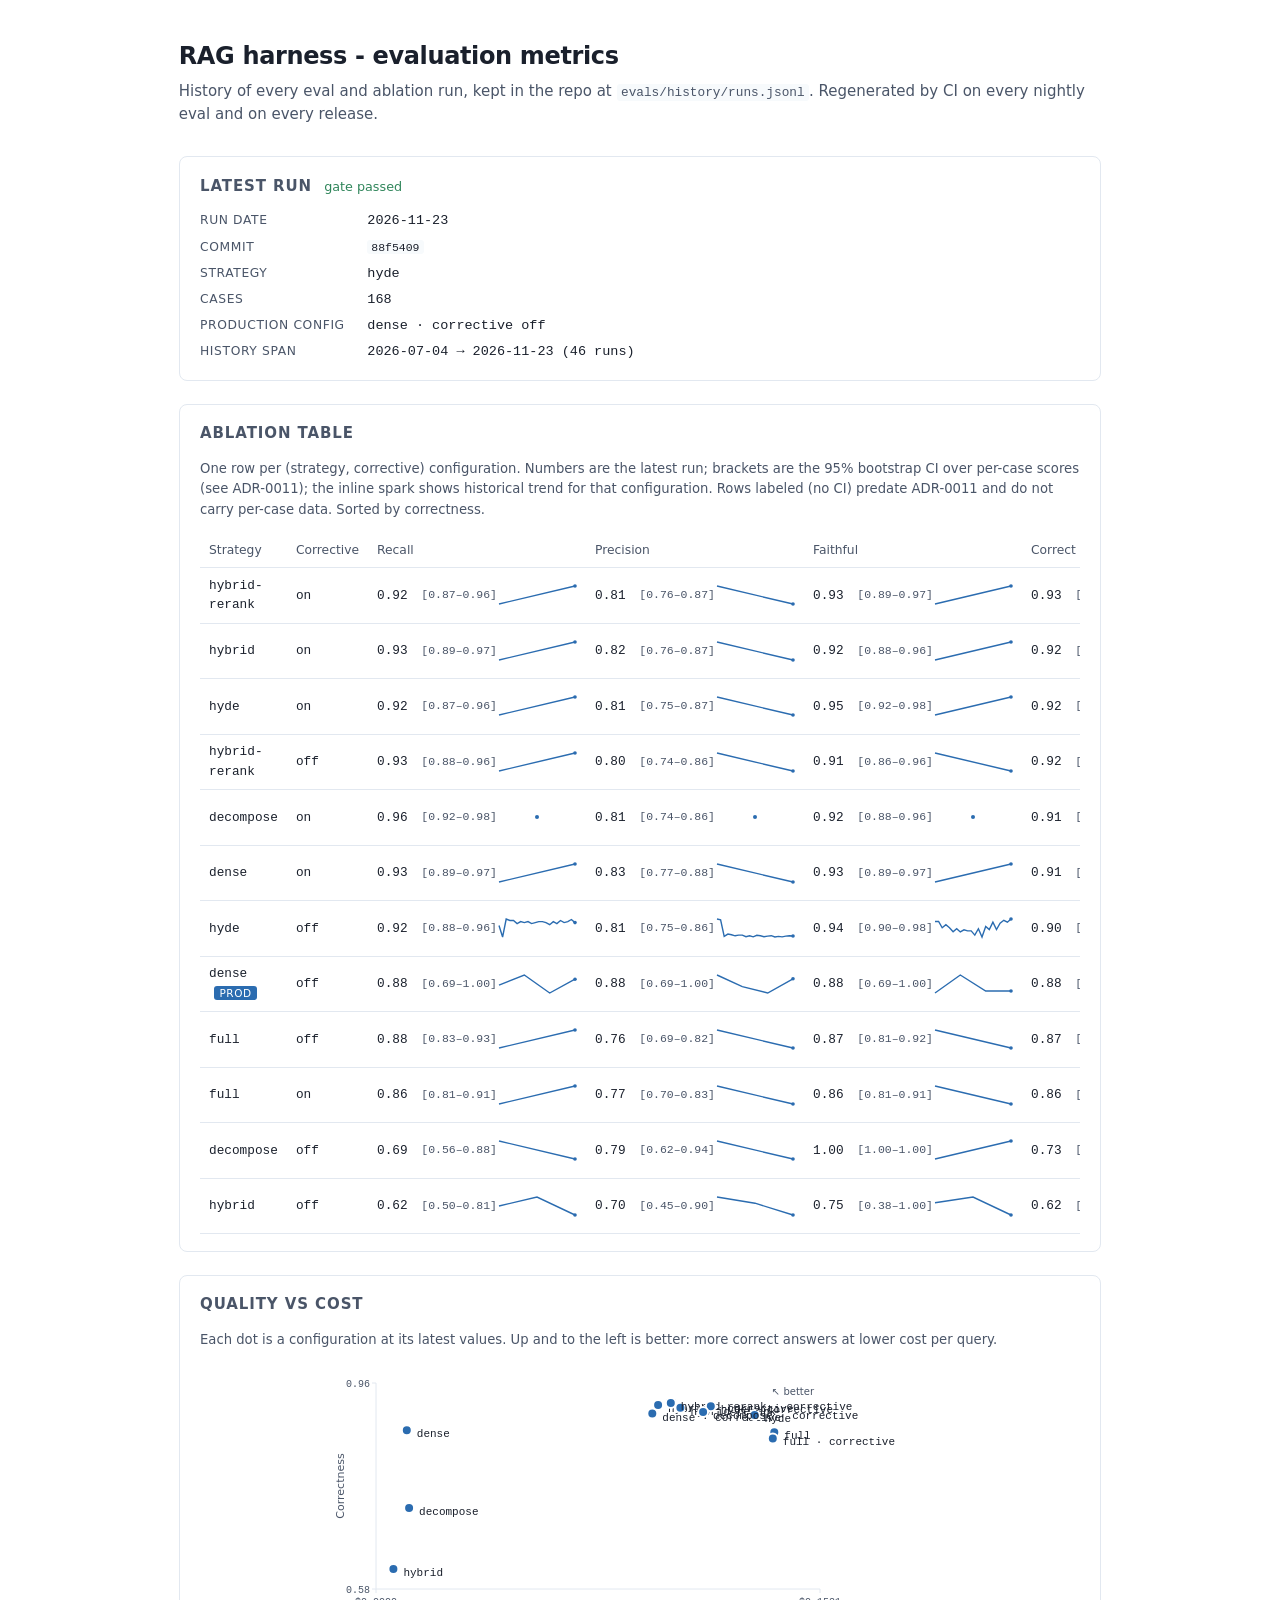
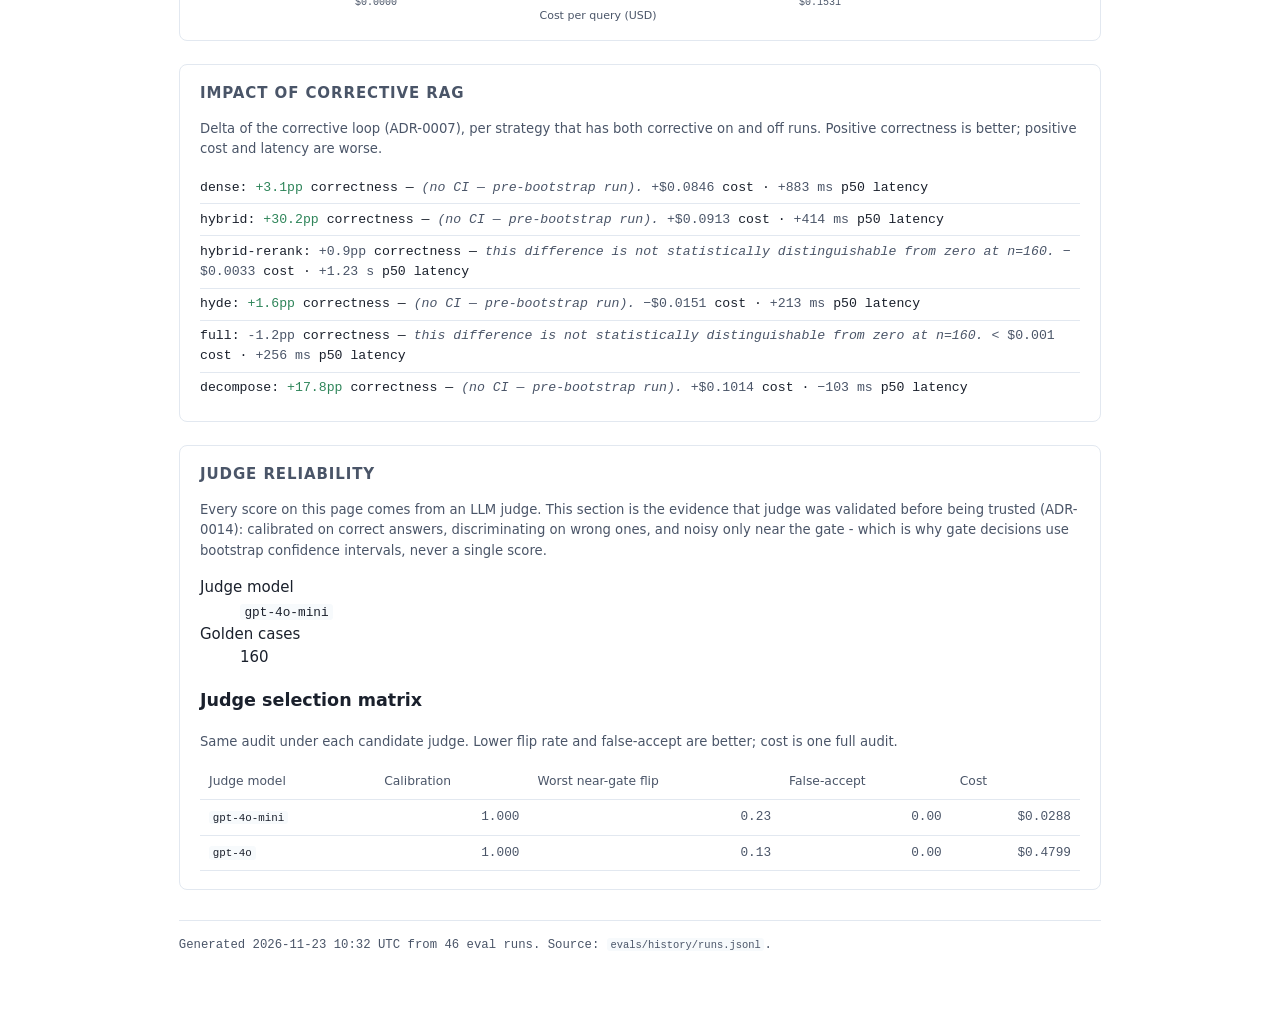
==== commit ee2f4d8d: "chore(metrics): regenerate metrics page [skip ci]" ====
--- a/docs/metrics/index.html
+++ b/docs/metrics/index.html
@@ -83,8 +83,8 @@
 <h1>RAG harness - evaluation metrics</h1>
 <p class="tagline">History of every eval and ablation run, kept in the repo at <code>evals/history/runs.jsonl</code>. Regenerated by CI on every nightly eval and on every release.</p>
 </header>
-<section class="card headline"><h2>Latest run <span class="gate-pass">gate passed</span></h2><dl class="grid"><dt>Run date</dt><dd>2026-11-16</dd><dt>Commit</dt><dd><code>1553983</code></dd><dt>Strategy</dt><dd>hyde</dd><dt>Cases</dt><dd>168</dd><dt>Production config</dt><dd>dense · corrective off</dd><dt>History span</dt><dd>2026-07-04 → 2026-11-16 (45 runs)</dd></dl></section><section class="card"><h2>Ablation table</h2><p class="muted">One row per (strategy, corrective) configuration. Numbers are the latest run; brackets are the 95% bootstrap CI over per-case scores (see ADR-0011); the inline spark shows historical trend for that configuration. Rows labeled (no CI) predate ADR-0011 and do not carry per-case data. Sorted by correctness.</p><div class="table-wrap"><table class="ablation"><thead><tr><th>Strategy</th><th>Corrective</th><th>Recall</th><th>Precision</th><th>Faithful</th><th>Correct</th><th>Relevancy</th><th>p50</th><th>p95</th><th>Cost</th><th>Runs</th></tr></thead><tbody><tr><td>hybrid-rerank</td><td>on</td><td class="num-cell"><span class="num">0.92</span> <span class="ci">[0.88–0.96]</span><svg class="spark" width="80" height="22" viewBox="0 0 80 22"><polyline fill="none" stroke="currentColor" stroke-width="1.4" points="2.0,20.0 78.0,2.0"/><circle cx="78.0" cy="2.0" r="1.8" fill="currentColor"/></svg></td><td class="num-cell"><span class="num">0.81</span> <span class="ci">[0.75–0.87]</span><svg class="spark" width="80" height="22" viewBox="0 0 80 22"><polyline fill="none" stroke="currentColor" stroke-width="1.4" points="2.0,2.0 78.0,20.0"/><circle cx="78.0" cy="20.0" r="1.8" fill="currentColor"/></svg></td><td class="num-cell"><span class="num">0.93</span> <span class="ci">[0.89–0.97]</span><svg class="spark" width="80" height="22" viewBox="0 0 80 22"><polyline fill="none" stroke="currentColor" stroke-width="1.4" points="2.0,20.0 78.0,2.0"/><circle cx="78.0" cy="2.0" r="1.8" fill="currentColor"/></svg></td><td class="num-cell"><span class="num">0.93</span> <span class="ci">[0.89–0.96]</span><svg class="spark" width="80" height="22" viewBox="0 0 80 22"><polyline fill="none" stroke="currentColor" stroke-width="1.4" points="2.0,20.0 78.0,2.0"/><circle cx="78.0" cy="2.0" r="1.8" fill="currentColor"/></svg></td><td class="num-cell"><span class="num">0.82</span> <span class="ci">[0.76–0.88]</span><svg class="spark" width="80" height="22" viewBox="0 0 80 22"><polyline fill="none" stroke="currentColor" stroke-width="1.4" points="2.0,2.0 78.0,20.0"/><circle cx="78.0" cy="20.0" r="1.8" fill="currentColor"/></svg></td><td class="num">5.84 s</td><td class="num">10.98 s</td><td class="num">$0.1016</td><td class="num">2</td></tr><tr><td>hybrid</td><td>on</td><td class="num-cell"><span class="num">0.93</span> <span class="ci">[0.89–0.97]</span><svg class="spark" width="80" height="22" viewBox="0 0 80 22"><polyline fill="none" stroke="currentColor" stroke-width="1.4" points="2.0,20.0 78.0,2.0"/><circle cx="78.0" cy="2.0" r="1.8" fill="currentColor"/></svg></td><td class="num-cell"><span class="num">0.82</span> <span class="ci">[0.76–0.87]</span><svg class="spark" width="80" height="22" viewBox="0 0 80 22"><polyline fill="none" stroke="currentColor" stroke-width="1.4" points="2.0,2.0 78.0,20.0"/><circle cx="78.0" cy="20.0" r="1.8" fill="currentColor"/></svg></td><td class="num-cell"><span class="num">0.92</span> <span class="ci">[0.88–0.96]</span><svg class="spark" width="80" height="22" viewBox="0 0 80 22"><polyline fill="none" stroke="currentColor" stroke-width="1.4" points="2.0,20.0 78.0,2.0"/><circle cx="78.0" cy="2.0" r="1.8" fill="currentColor"/></svg></td><td class="num-cell"><span class="num">0.92</span> <span class="ci">[0.89–0.95]</span><svg class="spark" width="80" height="22" viewBox="0 0 80 22"><polyline fill="none" stroke="currentColor" stroke-width="1.4" points="2.0,20.0 78.0,2.0"/><circle cx="78.0" cy="2.0" r="1.8" fill="currentColor"/></svg></td><td class="num-cell"><span class="num">0.82</span> <span class="ci">[0.76–0.88]</span><svg class="spark" width="80" height="22" viewBox="0 0 80 22"><polyline fill="none" stroke="currentColor" stroke-width="1.4" points="2.0,2.0 78.0,20.0"/><circle cx="78.0" cy="20.0" r="1.8" fill="currentColor"/></svg></td><td class="num">4.36 s</td><td class="num">7.77 s</td><td class="num">$0.0973</td><td class="num">2</td></tr><tr><td>hyde</td><td>on</td><td class="num-cell"><span class="num">0.92</span> <span class="ci">[0.87–0.96]</span><svg class="spark" width="80" height="22" viewBox="0 0 80 22"><polyline fill="none" stroke="currentColor" stroke-width="1.4" points="2.0,20.0 78.0,2.0"/><circle cx="78.0" cy="2.0" r="1.8" fill="currentColor"/></svg></td><td class="num-cell"><span class="num">0.81</span> <span class="ci">[0.75–0.88]</span><svg class="spark" width="80" height="22" viewBox="0 0 80 22"><polyline fill="none" stroke="currentColor" stroke-width="1.4" points="2.0,2.0 78.0,20.0"/><circle cx="78.0" cy="20.0" r="1.8" fill="currentColor"/></svg></td><td class="num-cell"><span class="num">0.95</span> <span class="ci">[0.91–0.98]</span><svg class="spark" width="80" height="22" viewBox="0 0 80 22"><polyline fill="none" stroke="currentColor" stroke-width="1.4" points="2.0,20.0 78.0,2.0"/><circle cx="78.0" cy="2.0" r="1.8" fill="currentColor"/></svg></td><td class="num-cell"><span class="num">0.92</span> <span class="ci">[0.88–0.95]</span><svg class="spark" width="80" height="22" viewBox="0 0 80 22"><polyline fill="none" stroke="currentColor" stroke-width="1.4" points="2.0,20.0 78.0,2.0"/><circle cx="78.0" cy="2.0" r="1.8" fill="currentColor"/></svg></td><td class="num-cell"><span class="num">0.81</span> <span class="ci">[0.75–0.87]</span><svg class="spark" width="80" height="22" viewBox="0 0 80 22"><polyline fill="none" stroke="currentColor" stroke-width="1.4" points="2.0,2.0 78.0,20.0"/><circle cx="78.0" cy="20.0" r="1.8" fill="currentColor"/></svg></td><td class="num">6.00 s</td><td class="num">10.53 s</td><td class="num">$0.1154</td><td class="num">2</td></tr><tr><td>hyde</td><td>off</td><td class="num-cell"><span class="num">0.93</span> <span class="ci">[0.90–0.97]</span><svg class="spark" width="80" height="22" viewBox="0 0 80 22"><polyline fill="none" stroke="currentColor" stroke-width="1.4" points="2.0,8.5 5.8,20.0 9.6,2.0 13.4,3.5 17.2,3.5 21.0,6.6 24.8,4.6 28.6,5.6 32.4,4.6 36.2,6.6 40.0,5.6 43.8,4.6 47.6,4.6 51.4,5.6 55.2,7.7 59.0,4.6 62.8,6.6 66.6,3.5 70.4,5.6 74.2,4.6 78.0,2.5"/><circle cx="78.0" cy="2.5" r="1.8" fill="currentColor"/></svg></td><td class="num-cell"><span class="num">0.82</span> <span class="ci">[0.76–0.87]</span><svg class="spark" width="80" height="22" viewBox="0 0 80 22"><polyline fill="none" stroke="currentColor" stroke-width="1.4" points="2.0,2.0 5.8,2.8 9.6,19.3 13.4,17.1 17.2,17.8 21.0,18.8 24.8,18.1 28.6,18.1 32.4,19.7 36.2,18.8 40.0,19.8 43.8,18.3 47.6,18.8 51.4,19.7 55.2,19.1 59.0,18.7 62.8,20.0 66.6,19.4 70.4,19.9 74.2,19.1 78.0,18.8"/><circle cx="78.0" cy="18.8" r="1.8" fill="currentColor"/></svg></td><td class="num-cell"><span class="num">0.93</span> <span class="ci">[0.89–0.97]</span><svg class="spark" width="80" height="22" viewBox="0 0 80 22"><polyline fill="none" stroke="currentColor" stroke-width="1.4" points="2.0,3.4 5.8,3.4 9.6,10.1 13.4,6.8 17.2,10.0 21.0,14.3 24.8,11.1 28.6,14.5 32.4,12.3 36.2,13.4 40.0,13.4 43.8,17.9 47.6,11.1 51.4,20.0 55.2,8.6 59.0,12.0 62.8,4.1 66.6,12.0 70.4,5.2 74.2,2.0 78.0,4.1"/><circle cx="78.0" cy="4.1" r="1.8" fill="currentColor"/></svg></td><td class="num-cell"><span class="num">0.92</span> <span class="ci">[0.88–0.95]</span><svg class="spark" width="80" height="22" viewBox="0 0 80 22"><polyline fill="none" stroke="currentColor" stroke-width="1.4" points="2.0,16.9 5.8,20.0 9.6,4.0 13.4,2.0 17.2,3.6 21.0,7.4 24.8,6.1 28.6,10.1 32.4,7.6 36.2,6.1 40.0,8.8 43.8,8.0 47.6,7.9 51.4,8.8 55.2,7.3 59.0,3.9 62.8,6.7 66.6,7.5 70.4,4.7 74.2,3.6 78.0,3.2"/><circle cx="78.0" cy="3.2" r="1.8" fill="currentColor"/></svg></td><td class="num-cell"><span class="num">0.82</span> <span class="ci">[0.76–0.88]</span><svg class="spark" width="80" height="22" viewBox="0 0 80 22"><polyline fill="none" stroke="currentColor" stroke-width="1.4" points="2.0,2.0 5.8,2.0 9.6,18.8 13.4,16.8 17.2,17.6 21.0,19.6 24.8,18.4 28.6,18.8 32.4,18.0 36.2,19.2 40.0,20.0 43.8,20.0 47.6,18.4 51.4,20.0 55.2,18.4 59.0,18.0 62.8,18.8 66.6,18.8 70.4,17.6 74.2,17.6 78.0,17.2"/><circle cx="78.0" cy="17.2" r="1.8" fill="currentColor"/></svg></td><td class="num">6.35 s</td><td class="num">9.73 s</td><td class="num">$0.1321</td><td class="num">21</td></tr><tr><td>hybrid-rerank</td><td>off</td><td class="num-cell"><span class="num">0.93</span> <span class="ci">[0.89–0.97]</span><svg class="spark" width="80" height="22" viewBox="0 0 80 22"><polyline fill="none" stroke="currentColor" stroke-width="1.4" points="2.0,20.0 78.0,2.0"/><circle cx="78.0" cy="2.0" r="1.8" fill="currentColor"/></svg></td><td class="num-cell"><span class="num">0.80</span> <span class="ci">[0.74–0.85]</span><svg class="spark" width="80" height="22" viewBox="0 0 80 22"><polyline fill="none" stroke="currentColor" stroke-width="1.4" points="2.0,2.0 78.0,20.0"/><circle cx="78.0" cy="20.0" r="1.8" fill="currentColor"/></svg></td><td class="num-cell"><span class="num">0.91</span> <span class="ci">[0.86–0.95]</span><svg class="spark" width="80" height="22" viewBox="0 0 80 22"><polyline fill="none" stroke="currentColor" stroke-width="1.4" points="2.0,2.0 78.0,20.0"/><circle cx="78.0" cy="20.0" r="1.8" fill="currentColor"/></svg></td><td class="num-cell"><span class="num">0.92</span> <span class="ci">[0.88–0.95]</span><svg class="spark" width="80" height="22" viewBox="0 0 80 22"><polyline fill="none" stroke="currentColor" stroke-width="1.4" points="2.0,20.0 78.0,2.0"/><circle cx="78.0" cy="2.0" r="1.8" fill="currentColor"/></svg></td><td class="num-cell"><span class="num">0.82</span> <span class="ci">[0.76–0.88]</span><svg class="spark" width="80" height="22" viewBox="0 0 80 22"><polyline fill="none" stroke="currentColor" stroke-width="1.4" points="2.0,2.0 78.0,20.0"/><circle cx="78.0" cy="20.0" r="1.8" fill="currentColor"/></svg></td><td class="num">4.61 s</td><td class="num">8.70 s</td><td class="num">$0.1049</td><td class="num">2</td></tr><tr><td>decompose</td><td>on</td><td class="num-cell"><span class="num">0.96</span> <span class="ci">[0.92–0.98]</span><svg class="spark" width="80" height="22" viewBox="0 0 80 22"><circle cx="40.0" cy="11.0" r="2" fill="currentColor"/></svg></td><td class="num-cell"><span class="num">0.81</span> <span class="ci">[0.75–0.86]</span><svg class="spark" width="80" height="22" viewBox="0 0 80 22"><circle cx="40.0" cy="11.0" r="2" fill="currentColor"/></svg></td><td class="num-cell"><span class="num">0.92</span> <span class="ci">[0.88–0.96]</span><svg class="spark" width="80" height="22" viewBox="0 0 80 22"><circle cx="40.0" cy="11.0" r="2" fill="currentColor"/></svg></td><td class="num-cell"><span class="num">0.91</span> <span class="ci">[0.87–0.94]</span><svg class="spark" width="80" height="22" viewBox="0 0 80 22"><circle cx="40.0" cy="11.0" r="2" fill="currentColor"/></svg></td><td class="num-cell"><span class="num">0.82</span> <span class="ci">[0.76–0.88]</span><svg class="spark" width="80" height="22" viewBox="0 0 80 22"><circle cx="40.0" cy="11.0" r="2" fill="currentColor"/></svg></td><td class="num">5.12 s</td><td class="num">9.63 s</td><td class="num">$0.1128</td><td class="num">1</td></tr><tr><td>dense</td><td>on</td><td class="num-cell"><span class="num">0.93</span> <span class="ci">[0.89–0.97]</span><svg class="spark" width="80" height="22" viewBox="0 0 80 22"><polyline fill="none" stroke="currentColor" stroke-width="1.4" points="2.0,20.0 78.0,2.0"/><circle cx="78.0" cy="2.0" r="1.8" fill="currentColor"/></svg></td><td class="num-cell"><span class="num">0.83</span> <span class="ci">[0.77–0.88]</span><svg class="spark" width="80" height="22" viewBox="0 0 80 22"><polyline fill="none" stroke="currentColor" stroke-width="1.4" points="2.0,2.0 78.0,20.0"/><circle cx="78.0" cy="20.0" r="1.8" fill="currentColor"/></svg></td><td class="num-cell"><span class="num">0.93</span> <span class="ci">[0.89–0.97]</span><svg class="spark" width="80" height="22" viewBox="0 0 80 22"><polyline fill="none" stroke="currentColor" stroke-width="1.4" points="2.0,20.0 78.0,2.0"/><circle cx="78.0" cy="2.0" r="1.8" fill="currentColor"/></svg></td><td class="num-cell"><span class="num">0.91</span> <span class="ci">[0.86–0.94]</span><svg class="spark" width="80" height="22" viewBox="0 0 80 22"><polyline fill="none" stroke="currentColor" stroke-width="1.4" points="2.0,20.0 78.0,2.0"/><circle cx="78.0" cy="2.0" r="1.8" fill="currentColor"/></svg></td><td class="num-cell"><span class="num">0.80</span> <span class="ci">[0.74–0.86]</span><svg class="spark" width="80" height="22" viewBox="0 0 80 22"><polyline fill="none" stroke="currentColor" stroke-width="1.4" points="2.0,2.0 78.0,20.0"/><circle cx="78.0" cy="20.0" r="1.8" fill="currentColor"/></svg></td><td class="num">4.70 s</td><td class="num">8.28 s</td><td class="num">$0.0953</td><td class="num">2</td></tr><tr><td>dense <span class="prod-badge" title="Current production config">prod</span></td><td>off</td><td class="num-cell"><span class="num">0.88</span> <span class="ci">[0.69–1.00]</span><svg class="spark" width="80" height="22" viewBox="0 0 80 22"><polyline fill="none" stroke="currentColor" stroke-width="1.4" points="2.0,12.2 27.3,2.0 52.7,20.0 78.0,6.2"/><circle cx="78.0" cy="6.2" r="1.8" fill="currentColor"/></svg></td><td class="num-cell"><span class="num">0.88</span> <span class="ci">[0.69–1.00]</span><svg class="spark" width="80" height="22" viewBox="0 0 80 22"><polyline fill="none" stroke="currentColor" stroke-width="1.4" points="2.0,2.0 27.3,13.6 52.7,20.0 78.0,5.8"/><circle cx="78.0" cy="5.8" r="1.8" fill="currentColor"/></svg></td><td class="num-cell"><span class="num">0.88</span> <span class="ci">[0.69–1.00]</span><svg class="spark" width="80" height="22" viewBox="0 0 80 22"><polyline fill="none" stroke="currentColor" stroke-width="1.4" points="2.0,20.0 27.3,2.0 52.7,18.0 78.0,18.0"/><circle cx="78.0" cy="18.0" r="1.8" fill="currentColor"/></svg></td><td class="num-cell"><span class="num">0.88</span> <span class="ci">[0.74–0.96]</span><svg class="spark" width="80" height="22" viewBox="0 0 80 22"><polyline fill="none" stroke="currentColor" stroke-width="1.4" points="2.0,11.9 27.3,2.0 52.7,20.0 78.0,4.3"/><circle cx="78.0" cy="4.3" r="1.8" fill="currentColor"/></svg></td><td class="num-cell"><span class="num">0.81</span> <span class="ci">[0.62–1.00]</span><svg class="spark" width="80" height="22" viewBox="0 0 80 22"><polyline fill="none" stroke="currentColor" stroke-width="1.4" points="2.0,5.6 27.3,3.8 52.7,20.0 78.0,2.0"/><circle cx="78.0" cy="2.0" r="1.8" fill="currentColor"/></svg></td><td class="num">3.82 s</td><td class="num">5.86 s</td><td class="num">$0.0106</td><td class="num">4</td></tr><tr><td>full</td><td>off</td><td class="num-cell"><span class="num">0.88</span> <span class="ci">[0.83–0.93]</span><svg class="spark" width="80" height="22" viewBox="0 0 80 22"><polyline fill="none" stroke="currentColor" stroke-width="1.4" points="2.0,20.0 78.0,2.0"/><circle cx="78.0" cy="2.0" r="1.8" fill="currentColor"/></svg></td><td class="num-cell"><span class="num">0.76</span> <span class="ci">[0.70–0.81]</span><svg class="spark" width="80" height="22" viewBox="0 0 80 22"><polyline fill="none" stroke="currentColor" stroke-width="1.4" points="2.0,2.0 78.0,20.0"/><circle cx="78.0" cy="20.0" r="1.8" fill="currentColor"/></svg></td><td class="num-cell"><span class="num">0.87</span> <span class="ci">[0.82–0.92]</span><svg class="spark" width="80" height="22" viewBox="0 0 80 22"><polyline fill="none" stroke="currentColor" stroke-width="1.4" points="2.0,2.0 78.0,20.0"/><circle cx="78.0" cy="20.0" r="1.8" fill="currentColor"/></svg></td><td class="num-cell"><span class="num">0.87</span> <span class="ci">[0.82–0.91]</span><svg class="spark" width="80" height="22" viewBox="0 0 80 22"><polyline fill="none" stroke="currentColor" stroke-width="1.4" points="2.0,2.0 78.0,20.0"/><circle cx="78.0" cy="20.0" r="1.8" fill="currentColor"/></svg></td><td class="num-cell"><span class="num">0.78</span> <span class="ci">[0.71–0.84]</span><svg class="spark" width="80" height="22" viewBox="0 0 80 22"><polyline fill="none" stroke="currentColor" stroke-width="1.4" points="2.0,2.0 78.0,20.0"/><circle cx="78.0" cy="20.0" r="1.8" fill="currentColor"/></svg></td><td class="num">8.24 s</td><td class="num">11.52 s</td><td class="num">$0.1373</td><td class="num">2</td></tr><tr><td>full</td><td>on</td><td class="num-cell"><span class="num">0.86</span> <span class="ci">[0.81–0.92]</span><svg class="spark" width="80" height="22" viewBox="0 0 80 22"><polyline fill="none" stroke="currentColor" stroke-width="1.4" points="2.0,20.0 78.0,2.0"/><circle cx="78.0" cy="2.0" r="1.8" fill="currentColor"/></svg></td><td class="num-cell"><span class="num">0.77</span> <span class="ci">[0.70–0.83]</span><svg class="spark" width="80" height="22" viewBox="0 0 80 22"><polyline fill="none" stroke="currentColor" stroke-width="1.4" points="2.0,2.0 78.0,20.0"/><circle cx="78.0" cy="20.0" r="1.8" fill="currentColor"/></svg></td><td class="num-cell"><span class="num">0.86</span> <span class="ci">[0.80–0.91]</span><svg class="spark" width="80" height="22" viewBox="0 0 80 22"><polyline fill="none" stroke="currentColor" stroke-width="1.4" points="2.0,2.0 78.0,20.0"/><circle cx="78.0" cy="20.0" r="1.8" fill="currentColor"/></svg></td><td class="num-cell"><span class="num">0.86</span> <span class="ci">[0.81–0.90]</span><svg class="spark" width="80" height="22" viewBox="0 0 80 22"><polyline fill="none" stroke="currentColor" stroke-width="1.4" points="2.0,20.0 78.0,2.0"/><circle cx="78.0" cy="2.0" r="1.8" fill="currentColor"/></svg></td><td class="num-cell"><span class="num">0.77</span> <span class="ci">[0.71–0.83]</span><svg class="spark" width="80" height="22" viewBox="0 0 80 22"><polyline fill="none" stroke="currentColor" stroke-width="1.4" points="2.0,2.0 78.0,20.0"/><circle cx="78.0" cy="20.0" r="1.8" fill="currentColor"/></svg></td><td class="num">8.50 s</td><td class="num">12.29 s</td><td class="num">$0.1368</td><td class="num">2</td></tr><tr><td>decompose</td><td>off</td><td class="num-cell"><span class="num">0.69</span> <span class="ci">[0.56–0.88]</span><svg class="spark" width="80" height="22" viewBox="0 0 80 22"><polyline fill="none" stroke="currentColor" stroke-width="1.4" points="2.0,2.0 78.0,20.0"/><circle cx="78.0" cy="20.0" r="1.8" fill="currentColor"/></svg></td><td class="num-cell"><span class="num">0.79</span> <span class="ci">[0.62–0.94]</span><svg class="spark" width="80" height="22" viewBox="0 0 80 22"><polyline fill="none" stroke="currentColor" stroke-width="1.4" points="2.0,2.0 78.0,20.0"/><circle cx="78.0" cy="20.0" r="1.8" fill="currentColor"/></svg></td><td class="num-cell"><span class="num">1.00</span> <span class="ci">[1.00–1.00]</span><svg class="spark" width="80" height="22" viewBox="0 0 80 22"><polyline fill="none" stroke="currentColor" stroke-width="1.4" points="2.0,20.0 78.0,2.0"/><circle cx="78.0" cy="2.0" r="1.8" fill="currentColor"/></svg></td><td class="num-cell"><span class="num">0.73</span> <span class="ci">[0.51–0.88]</span><svg class="spark" width="80" height="22" viewBox="0 0 80 22"><polyline fill="none" stroke="currentColor" stroke-width="1.4" points="2.0,2.0 78.0,20.0"/><circle cx="78.0" cy="20.0" r="1.8" fill="currentColor"/></svg></td><td class="num-cell"><span class="num">0.88</span> <span class="ci">[0.62–1.00]</span><svg class="spark" width="80" height="22" viewBox="0 0 80 22"><polyline fill="none" stroke="currentColor" stroke-width="1.4" points="2.0,20.0 78.0,2.0"/><circle cx="78.0" cy="2.0" r="1.8" fill="currentColor"/></svg></td><td class="num">5.22 s</td><td class="num">5.90 s</td><td class="num">$0.0114</td><td class="num">2</td></tr><tr><td>hybrid</td><td>off</td><td class="num-cell"><span class="num">0.62</span> <span class="ci">[0.50–0.75]</span><svg class="spark" width="80" height="22" viewBox="0 0 80 22"><polyline fill="none" stroke="currentColor" stroke-width="1.4" points="2.0,11.0 40.0,2.0 78.0,20.0"/><circle cx="78.0" cy="20.0" r="1.8" fill="currentColor"/></svg></td><td class="num-cell"><span class="num">0.70</span> <span class="ci">[0.45–0.90]</span><svg class="spark" width="80" height="22" viewBox="0 0 80 22"><polyline fill="none" stroke="currentColor" stroke-width="1.4" points="2.0,2.0 40.0,8.2 78.0,20.0"/><circle cx="78.0" cy="20.0" r="1.8" fill="currentColor"/></svg></td><td class="num-cell"><span class="num">0.75</span> <span class="ci">[0.38–1.00]</span><svg class="spark" width="80" height="22" viewBox="0 0 80 22"><polyline fill="none" stroke="currentColor" stroke-width="1.4" points="2.0,7.7 40.0,2.0 78.0,20.0"/><circle cx="78.0" cy="20.0" r="1.8" fill="currentColor"/></svg></td><td class="num-cell"><span class="num">0.62</span> <span class="ci">[0.30–0.88]</span><svg class="spark" width="80" height="22" viewBox="0 0 80 22"><polyline fill="none" stroke="currentColor" stroke-width="1.4" points="2.0,11.8 40.0,2.0 78.0,20.0"/><circle cx="78.0" cy="20.0" r="1.8" fill="currentColor"/></svg></td><td class="num-cell"><span class="num">0.75</span> <span class="ci">[0.38–1.00]</span><svg class="spark" width="80" height="22" viewBox="0 0 80 22"><polyline fill="none" stroke="currentColor" stroke-width="1.4" points="2.0,2.0 40.0,8.4 78.0,20.0"/><circle cx="78.0" cy="20.0" r="1.8" fill="currentColor"/></svg></td><td class="num">3.95 s</td><td class="num">6.30 s</td><td class="num">$0.0060</td><td class="num">3</td></tr></tbody></table></div></section><section class="card"><h2>Quality vs cost</h2><p class="muted">Each dot is a configuration at its latest values. Up and to the left is better: more correct answers at lower cost per query.</p><svg class="scatter" width="620" height="260" viewBox="0 0 620 260" role="img" aria-label="Quality (correctness) vs cost per query, per configuration"><line x1="46" y1="226" x2="490" y2="226" class="axis"/><line x1="46" y1="20" x2="46" y2="226" class="axis"/><line x1="46.0" y1="226" x2="46.0" y2="230" class="axis"/><text x="46.0" y="242" class="tick-label tick-x">$0.0000</text><line x1="490.0" y1="226" x2="490.0" y2="230" class="axis"/><text x="490.0" y="242" class="tick-label tick-x">$0.1531</text><line x1="42" y1="226.0" x2="46" y2="226.0" class="axis"/><text x="40" y="230.0" class="tick-label tick-y">0.58</text><line x1="42" y1="20.0" x2="46" y2="20.0" class="axis"/><text x="40" y="24.0" class="tick-label tick-y">0.96</text><text x="268" y="256" class="axis-label">Cost per query (USD)</text><text x="14" y="123" class="axis-label" transform="rotate(-90 14 123)">Correctness</text><text x="484" y="32" class="guide-label">↖ better</text><g class="dot"><circle cx="76.8" cy="67.2" r="5" /><text x="86.8" y="71.2" class="dot-label">dense</text></g><g class="dot"><circle cx="322.3" cy="50.6" r="5" /><text x="332.3" y="54.6" class="dot-label">dense · corrective</text></g><g class="dot"><circle cx="63.4" cy="206.1" r="5" /><text x="73.4" y="210.1" class="dot-label">hybrid</text></g><g class="dot"><circle cx="328.1" cy="42.1" r="5" /><text x="338.1" y="46.1" class="dot-label">hybrid · corrective</text></g><g class="dot"><circle cx="350.4" cy="44.7" r="5" /><text x="360.4" y="48.7" class="dot-label">hybrid-rerank</text></g><g class="dot"><circle cx="340.8" cy="39.9" r="5" /><text x="350.8" y="43.9" class="dot-label">hybrid-rerank · corrective</text></g><g class="dot"><circle cx="429.0" cy="43.8" r="5" /><text x="439.0" y="47.8" class="dot-label">hyde</text></g><g class="dot"><circle cx="380.8" cy="43.2" r="5" /><text x="390.8" y="47.2" class="dot-label">hyde · corrective</text></g><g class="dot"><circle cx="444.3" cy="69.2" r="5" /><text x="454.3" y="73.2" class="dot-label">full</text></g><g class="dot"><circle cx="442.8" cy="75.5" r="5" /><text x="452.8" y="79.5" class="dot-label">full · corrective</text></g><g class="dot"><circle cx="79.1" cy="145.1" r="5" /><text x="89.1" y="149.1" class="dot-label">decompose</text></g><g class="dot"><circle cx="373.1" cy="48.9" r="5" /><text x="383.1" y="52.9" class="dot-label">decompose · corrective</text></g></svg></section><section class="card"><h2>Impact of corrective RAG</h2><p class="muted">Delta of the corrective loop (ADR-0007), per strategy that has both corrective on and off runs. Positive correctness is better; positive cost and latency are worse.</p><ul class="corrective-list"><li><span class="strategy-name">dense</span>: <span class="delta correct-delta">+3.1pp</span> correctness &mdash; <em class="ci-note">(no CI &mdash; pre-bootstrap run).</em> <span class="delta">+$0.0846</span> cost &middot; <span class="delta">+883 ms</span> p50 latency</li><li><span class="strategy-name">hybrid</span>: <span class="delta correct-delta">+30.2pp</span> correctness &mdash; <em class="ci-note">(no CI &mdash; pre-bootstrap run).</em> <span class="delta">+$0.0913</span> cost &middot; <span class="delta">+414 ms</span> p50 latency</li><li><span class="strategy-name">hybrid-rerank</span>: <span class="delta indeterminate-delta">+0.9pp</span> correctness &mdash; <em class="ci-note">this difference is not statistically distinguishable from zero at n=160.</em> <span class="delta">−$0.0033</span> cost &middot; <span class="delta">+1.23 s</span> p50 latency</li><li><span class="strategy-name">hyde</span>: <span class="delta correct-delta">+0.1pp</span> correctness &mdash; <em class="ci-note">(no CI &mdash; pre-bootstrap run).</em> <span class="delta">−$0.0166</span> cost &middot; <span class="delta">−341 ms</span> p50 latency</li><li><span class="strategy-name">full</span>: <span class="delta indeterminate-delta">-1.2pp</span> correctness &mdash; <em class="ci-note">this difference is not statistically distinguishable from zero at n=160.</em> <span class="delta">&lt; $0.001</span> cost &middot; <span class="delta">+256 ms</span> p50 latency</li><li><span class="strategy-name">decompose</span>: <span class="delta correct-delta">+17.8pp</span> correctness &mdash; <em class="ci-note">(no CI &mdash; pre-bootstrap run).</em> <span class="delta">+$0.1014</span> cost &middot; <span class="delta">−103 ms</span> p50 latency</li></ul></section><section class="card"><h2>Judge reliability</h2><p class="muted">Every score on this page comes from an LLM judge. This section is the evidence that judge was validated before being trusted (ADR-0014): calibrated on correct answers, discriminating on wrong ones, and noisy only near the gate - which is why gate decisions use bootstrap confidence intervals, never a single score.</p><dl class="grid"><dt>Judge model</dt><dd><code>gpt-4o-mini</code></dd><dt>Golden cases</dt><dd>160</dd></dl><h3>Judge selection matrix</h3><p class="muted">Same audit under each candidate judge. Lower flip rate and false-accept are better; cost is one full audit.</p><div class="table-wrap"><table class="ablation"><thead><tr><th>Judge model</th><th>Calibration</th><th>Worst near-gate flip</th><th>False-accept</th><th>Cost</th></tr></thead><tbody><tr><td><code>gpt-4o-mini</code></td><td class="num">1.000</td><td class="num">0.23</td><td class="num">0.00</td><td class="num">$0.0288</td></tr><tr><td><code>gpt-4o</code></td><td class="num">1.000</td><td class="num">0.13</td><td class="num">0.00</td><td class="num">$0.4799</td></tr></tbody></table></div></section>
-<footer class="site-footer">Generated 2026-11-16 09:17 UTC from 45 eval runs. Source: <code>evals/history/runs.jsonl</code>.</footer>
+<section class="card headline"><h2>Latest run <span class="gate-pass">gate passed</span></h2><dl class="grid"><dt>Run date</dt><dd>2026-11-23</dd><dt>Commit</dt><dd><code>88f5409</code></dd><dt>Strategy</dt><dd>hyde</dd><dt>Cases</dt><dd>168</dd><dt>Production config</dt><dd>dense · corrective off</dd><dt>History span</dt><dd>2026-07-04 → 2026-11-23 (46 runs)</dd></dl></section><section class="card"><h2>Ablation table</h2><p class="muted">One row per (strategy, corrective) configuration. Numbers are the latest run; brackets are the 95% bootstrap CI over per-case scores (see ADR-0011); the inline spark shows historical trend for that configuration. Rows labeled (no CI) predate ADR-0011 and do not carry per-case data. Sorted by correctness.</p><div class="table-wrap"><table class="ablation"><thead><tr><th>Strategy</th><th>Corrective</th><th>Recall</th><th>Precision</th><th>Faithful</th><th>Correct</th><th>Relevancy</th><th>p50</th><th>p95</th><th>Cost</th><th>Runs</th></tr></thead><tbody><tr><td>hybrid-rerank</td><td>on</td><td class="num-cell"><span class="num">0.92</span> <span class="ci">[0.87–0.96]</span><svg class="spark" width="80" height="22" viewBox="0 0 80 22"><polyline fill="none" stroke="currentColor" stroke-width="1.4" points="2.0,20.0 78.0,2.0"/><circle cx="78.0" cy="2.0" r="1.8" fill="currentColor"/></svg></td><td class="num-cell"><span class="num">0.81</span> <span class="ci">[0.76–0.87]</span><svg class="spark" width="80" height="22" viewBox="0 0 80 22"><polyline fill="none" stroke="currentColor" stroke-width="1.4" points="2.0,2.0 78.0,20.0"/><circle cx="78.0" cy="20.0" r="1.8" fill="currentColor"/></svg></td><td class="num-cell"><span class="num">0.93</span> <span class="ci">[0.89–0.97]</span><svg class="spark" width="80" height="22" viewBox="0 0 80 22"><polyline fill="none" stroke="currentColor" stroke-width="1.4" points="2.0,20.0 78.0,2.0"/><circle cx="78.0" cy="2.0" r="1.8" fill="currentColor"/></svg></td><td class="num-cell"><span class="num">0.93</span> <span class="ci">[0.89–0.96]</span><svg class="spark" width="80" height="22" viewBox="0 0 80 22"><polyline fill="none" stroke="currentColor" stroke-width="1.4" points="2.0,20.0 78.0,2.0"/><circle cx="78.0" cy="2.0" r="1.8" fill="currentColor"/></svg></td><td class="num-cell"><span class="num">0.82</span> <span class="ci">[0.77–0.88]</span><svg class="spark" width="80" height="22" viewBox="0 0 80 22"><polyline fill="none" stroke="currentColor" stroke-width="1.4" points="2.0,2.0 78.0,20.0"/><circle cx="78.0" cy="20.0" r="1.8" fill="currentColor"/></svg></td><td class="num">5.84 s</td><td class="num">10.98 s</td><td class="num">$0.1016</td><td class="num">2</td></tr><tr><td>hybrid</td><td>on</td><td class="num-cell"><span class="num">0.93</span> <span class="ci">[0.89–0.97]</span><svg class="spark" width="80" height="22" viewBox="0 0 80 22"><polyline fill="none" stroke="currentColor" stroke-width="1.4" points="2.0,20.0 78.0,2.0"/><circle cx="78.0" cy="2.0" r="1.8" fill="currentColor"/></svg></td><td class="num-cell"><span class="num">0.82</span> <span class="ci">[0.76–0.87]</span><svg class="spark" width="80" height="22" viewBox="0 0 80 22"><polyline fill="none" stroke="currentColor" stroke-width="1.4" points="2.0,2.0 78.0,20.0"/><circle cx="78.0" cy="20.0" r="1.8" fill="currentColor"/></svg></td><td class="num-cell"><span class="num">0.92</span> <span class="ci">[0.88–0.96]</span><svg class="spark" width="80" height="22" viewBox="0 0 80 22"><polyline fill="none" stroke="currentColor" stroke-width="1.4" points="2.0,20.0 78.0,2.0"/><circle cx="78.0" cy="2.0" r="1.8" fill="currentColor"/></svg></td><td class="num-cell"><span class="num">0.92</span> <span class="ci">[0.89–0.95]</span><svg class="spark" width="80" height="22" viewBox="0 0 80 22"><polyline fill="none" stroke="currentColor" stroke-width="1.4" points="2.0,20.0 78.0,2.0"/><circle cx="78.0" cy="2.0" r="1.8" fill="currentColor"/></svg></td><td class="num-cell"><span class="num">0.82</span> <span class="ci">[0.76–0.88]</span><svg class="spark" width="80" height="22" viewBox="0 0 80 22"><polyline fill="none" stroke="currentColor" stroke-width="1.4" points="2.0,2.0 78.0,20.0"/><circle cx="78.0" cy="20.0" r="1.8" fill="currentColor"/></svg></td><td class="num">4.36 s</td><td class="num">7.77 s</td><td class="num">$0.0973</td><td class="num">2</td></tr><tr><td>hyde</td><td>on</td><td class="num-cell"><span class="num">0.92</span> <span class="ci">[0.87–0.96]</span><svg class="spark" width="80" height="22" viewBox="0 0 80 22"><polyline fill="none" stroke="currentColor" stroke-width="1.4" points="2.0,20.0 78.0,2.0"/><circle cx="78.0" cy="2.0" r="1.8" fill="currentColor"/></svg></td><td class="num-cell"><span class="num">0.81</span> <span class="ci">[0.75–0.87]</span><svg class="spark" width="80" height="22" viewBox="0 0 80 22"><polyline fill="none" stroke="currentColor" stroke-width="1.4" points="2.0,2.0 78.0,20.0"/><circle cx="78.0" cy="20.0" r="1.8" fill="currentColor"/></svg></td><td class="num-cell"><span class="num">0.95</span> <span class="ci">[0.92–0.98]</span><svg class="spark" width="80" height="22" viewBox="0 0 80 22"><polyline fill="none" stroke="currentColor" stroke-width="1.4" points="2.0,20.0 78.0,2.0"/><circle cx="78.0" cy="2.0" r="1.8" fill="currentColor"/></svg></td><td class="num-cell"><span class="num">0.92</span> <span class="ci">[0.88–0.95]</span><svg class="spark" width="80" height="22" viewBox="0 0 80 22"><polyline fill="none" stroke="currentColor" stroke-width="1.4" points="2.0,20.0 78.0,2.0"/><circle cx="78.0" cy="2.0" r="1.8" fill="currentColor"/></svg></td><td class="num-cell"><span class="num">0.81</span> <span class="ci">[0.75–0.88]</span><svg class="spark" width="80" height="22" viewBox="0 0 80 22"><polyline fill="none" stroke="currentColor" stroke-width="1.4" points="2.0,2.0 78.0,20.0"/><circle cx="78.0" cy="20.0" r="1.8" fill="currentColor"/></svg></td><td class="num">6.00 s</td><td class="num">10.53 s</td><td class="num">$0.1154</td><td class="num">2</td></tr><tr><td>hybrid-rerank</td><td>off</td><td class="num-cell"><span class="num">0.93</span> <span class="ci">[0.88–0.96]</span><svg class="spark" width="80" height="22" viewBox="0 0 80 22"><polyline fill="none" stroke="currentColor" stroke-width="1.4" points="2.0,20.0 78.0,2.0"/><circle cx="78.0" cy="2.0" r="1.8" fill="currentColor"/></svg></td><td class="num-cell"><span class="num">0.80</span> <span class="ci">[0.74–0.86]</span><svg class="spark" width="80" height="22" viewBox="0 0 80 22"><polyline fill="none" stroke="currentColor" stroke-width="1.4" points="2.0,2.0 78.0,20.0"/><circle cx="78.0" cy="20.0" r="1.8" fill="currentColor"/></svg></td><td class="num-cell"><span class="num">0.91</span> <span class="ci">[0.86–0.96]</span><svg class="spark" width="80" height="22" viewBox="0 0 80 22"><polyline fill="none" stroke="currentColor" stroke-width="1.4" points="2.0,2.0 78.0,20.0"/><circle cx="78.0" cy="20.0" r="1.8" fill="currentColor"/></svg></td><td class="num-cell"><span class="num">0.92</span> <span class="ci">[0.88–0.95]</span><svg class="spark" width="80" height="22" viewBox="0 0 80 22"><polyline fill="none" stroke="currentColor" stroke-width="1.4" points="2.0,20.0 78.0,2.0"/><circle cx="78.0" cy="2.0" r="1.8" fill="currentColor"/></svg></td><td class="num-cell"><span class="num">0.82</span> <span class="ci">[0.76–0.88]</span><svg class="spark" width="80" height="22" viewBox="0 0 80 22"><polyline fill="none" stroke="currentColor" stroke-width="1.4" points="2.0,2.0 78.0,20.0"/><circle cx="78.0" cy="20.0" r="1.8" fill="currentColor"/></svg></td><td class="num">4.61 s</td><td class="num">8.70 s</td><td class="num">$0.1049</td><td class="num">2</td></tr><tr><td>decompose</td><td>on</td><td class="num-cell"><span class="num">0.96</span> <span class="ci">[0.92–0.98]</span><svg class="spark" width="80" height="22" viewBox="0 0 80 22"><circle cx="40.0" cy="11.0" r="2" fill="currentColor"/></svg></td><td class="num-cell"><span class="num">0.81</span> <span class="ci">[0.74–0.86]</span><svg class="spark" width="80" height="22" viewBox="0 0 80 22"><circle cx="40.0" cy="11.0" r="2" fill="currentColor"/></svg></td><td class="num-cell"><span class="num">0.92</span> <span class="ci">[0.88–0.96]</span><svg class="spark" width="80" height="22" viewBox="0 0 80 22"><circle cx="40.0" cy="11.0" r="2" fill="currentColor"/></svg></td><td class="num-cell"><span class="num">0.91</span> <span class="ci">[0.87–0.94]</span><svg class="spark" width="80" height="22" viewBox="0 0 80 22"><circle cx="40.0" cy="11.0" r="2" fill="currentColor"/></svg></td><td class="num-cell"><span class="num">0.82</span> <span class="ci">[0.76–0.88]</span><svg class="spark" width="80" height="22" viewBox="0 0 80 22"><circle cx="40.0" cy="11.0" r="2" fill="currentColor"/></svg></td><td class="num">5.12 s</td><td class="num">9.63 s</td><td class="num">$0.1128</td><td class="num">1</td></tr><tr><td>dense</td><td>on</td><td class="num-cell"><span class="num">0.93</span> <span class="ci">[0.89–0.97]</span><svg class="spark" width="80" height="22" viewBox="0 0 80 22"><polyline fill="none" stroke="currentColor" stroke-width="1.4" points="2.0,20.0 78.0,2.0"/><circle cx="78.0" cy="2.0" r="1.8" fill="currentColor"/></svg></td><td class="num-cell"><span class="num">0.83</span> <span class="ci">[0.77–0.88]</span><svg class="spark" width="80" height="22" viewBox="0 0 80 22"><polyline fill="none" stroke="currentColor" stroke-width="1.4" points="2.0,2.0 78.0,20.0"/><circle cx="78.0" cy="20.0" r="1.8" fill="currentColor"/></svg></td><td class="num-cell"><span class="num">0.93</span> <span class="ci">[0.89–0.97]</span><svg class="spark" width="80" height="22" viewBox="0 0 80 22"><polyline fill="none" stroke="currentColor" stroke-width="1.4" points="2.0,20.0 78.0,2.0"/><circle cx="78.0" cy="2.0" r="1.8" fill="currentColor"/></svg></td><td class="num-cell"><span class="num">0.91</span> <span class="ci">[0.87–0.94]</span><svg class="spark" width="80" height="22" viewBox="0 0 80 22"><polyline fill="none" stroke="currentColor" stroke-width="1.4" points="2.0,20.0 78.0,2.0"/><circle cx="78.0" cy="2.0" r="1.8" fill="currentColor"/></svg></td><td class="num-cell"><span class="num">0.80</span> <span class="ci">[0.74–0.86]</span><svg class="spark" width="80" height="22" viewBox="0 0 80 22"><polyline fill="none" stroke="currentColor" stroke-width="1.4" points="2.0,2.0 78.0,20.0"/><circle cx="78.0" cy="20.0" r="1.8" fill="currentColor"/></svg></td><td class="num">4.70 s</td><td class="num">8.28 s</td><td class="num">$0.0953</td><td class="num">2</td></tr><tr><td>hyde</td><td>off</td><td class="num-cell"><span class="num">0.92</span> <span class="ci">[0.88–0.96]</span><svg class="spark" width="80" height="22" viewBox="0 0 80 22"><polyline fill="none" stroke="currentColor" stroke-width="1.4" points="2.0,8.5 5.6,20.0 9.2,2.0 12.9,3.5 16.5,3.5 20.1,6.6 23.7,4.6 27.3,5.6 31.0,4.6 34.6,6.6 38.2,5.6 41.8,4.6 45.4,4.6 49.0,5.6 52.7,7.7 56.3,4.6 59.9,6.6 63.5,3.5 67.1,5.6 70.8,4.6 74.4,2.5 78.0,5.6"/><circle cx="78.0" cy="5.6" r="1.8" fill="currentColor"/></svg></td><td class="num-cell"><span class="num">0.81</span> <span class="ci">[0.75–0.86]</span><svg class="spark" width="80" height="22" viewBox="0 0 80 22"><polyline fill="none" stroke="currentColor" stroke-width="1.4" points="2.0,2.0 5.6,2.8 9.2,19.3 12.9,17.1 16.5,17.8 20.1,18.8 23.7,18.1 27.3,18.1 31.0,19.7 34.6,18.8 38.2,19.8 41.8,18.3 45.4,18.8 49.0,19.7 52.7,19.1 56.3,18.7 59.9,20.0 63.5,19.4 67.1,19.9 70.8,19.1 74.4,18.8 78.0,19.0"/><circle cx="78.0" cy="19.0" r="1.8" fill="currentColor"/></svg></td><td class="num-cell"><span class="num">0.94</span> <span class="ci">[0.90–0.98]</span><svg class="spark" width="80" height="22" viewBox="0 0 80 22"><polyline fill="none" stroke="currentColor" stroke-width="1.4" points="2.0,4.5 5.6,4.5 9.2,10.8 12.9,7.7 16.5,10.7 20.1,14.7 23.7,11.7 27.3,14.9 31.0,12.8 34.6,13.9 38.2,13.9 41.8,18.1 45.4,11.7 49.0,20.0 52.7,9.4 56.3,12.6 59.9,5.2 63.5,12.6 67.1,6.2 70.8,3.3 74.4,5.2 78.0,2.0"/><circle cx="78.0" cy="2.0" r="1.8" fill="currentColor"/></svg></td><td class="num-cell"><span class="num">0.90</span> <span class="ci">[0.86–0.94]</span><svg class="spark" width="80" height="22" viewBox="0 0 80 22"><polyline fill="none" stroke="currentColor" stroke-width="1.4" points="2.0,16.9 5.6,20.0 9.2,4.0 12.9,2.0 16.5,3.6 20.1,7.4 23.7,6.1 27.3,10.1 31.0,7.6 34.6,6.1 38.2,8.8 41.8,8.0 45.4,7.9 49.0,8.8 52.7,7.3 56.3,3.9 59.9,6.7 63.5,7.5 67.1,4.7 70.8,3.6 74.4,3.2 78.0,7.8"/><circle cx="78.0" cy="7.8" r="1.8" fill="currentColor"/></svg></td><td class="num-cell"><span class="num">0.81</span> <span class="ci">[0.75–0.86]</span><svg class="spark" width="80" height="22" viewBox="0 0 80 22"><polyline fill="none" stroke="currentColor" stroke-width="1.4" points="2.0,2.0 5.6,2.0 9.2,18.8 12.9,16.8 16.5,17.6 20.1,19.6 23.7,18.4 27.3,18.8 31.0,18.0 34.6,19.2 38.2,20.0 41.8,20.0 45.4,18.4 49.0,20.0 52.7,18.4 56.3,18.0 59.9,18.8 63.5,18.8 67.1,17.6 70.8,17.6 74.4,17.2 78.0,18.8"/><circle cx="78.0" cy="18.8" r="1.8" fill="currentColor"/></svg></td><td class="num">5.79 s</td><td class="num">8.49 s</td><td class="num">$0.1305</td><td class="num">22</td></tr><tr><td>dense <span class="prod-badge" title="Current production config">prod</span></td><td>off</td><td class="num-cell"><span class="num">0.88</span> <span class="ci">[0.69–1.00]</span><svg class="spark" width="80" height="22" viewBox="0 0 80 22"><polyline fill="none" stroke="currentColor" stroke-width="1.4" points="2.0,12.2 27.3,2.0 52.7,20.0 78.0,6.2"/><circle cx="78.0" cy="6.2" r="1.8" fill="currentColor"/></svg></td><td class="num-cell"><span class="num">0.88</span> <span class="ci">[0.69–1.00]</span><svg class="spark" width="80" height="22" viewBox="0 0 80 22"><polyline fill="none" stroke="currentColor" stroke-width="1.4" points="2.0,2.0 27.3,13.6 52.7,20.0 78.0,5.8"/><circle cx="78.0" cy="5.8" r="1.8" fill="currentColor"/></svg></td><td class="num-cell"><span class="num">0.88</span> <span class="ci">[0.69–1.00]</span><svg class="spark" width="80" height="22" viewBox="0 0 80 22"><polyline fill="none" stroke="currentColor" stroke-width="1.4" points="2.0,20.0 27.3,2.0 52.7,18.0 78.0,18.0"/><circle cx="78.0" cy="18.0" r="1.8" fill="currentColor"/></svg></td><td class="num-cell"><span class="num">0.88</span> <span class="ci">[0.75–0.97]</span><svg class="spark" width="80" height="22" viewBox="0 0 80 22"><polyline fill="none" stroke="currentColor" stroke-width="1.4" points="2.0,11.9 27.3,2.0 52.7,20.0 78.0,4.3"/><circle cx="78.0" cy="4.3" r="1.8" fill="currentColor"/></svg></td><td class="num-cell"><span class="num">0.81</span> <span class="ci">[0.62–1.00]</span><svg class="spark" width="80" height="22" viewBox="0 0 80 22"><polyline fill="none" stroke="currentColor" stroke-width="1.4" points="2.0,5.6 27.3,3.8 52.7,20.0 78.0,2.0"/><circle cx="78.0" cy="2.0" r="1.8" fill="currentColor"/></svg></td><td class="num">3.82 s</td><td class="num">5.86 s</td><td class="num">$0.0106</td><td class="num">4</td></tr><tr><td>full</td><td>off</td><td class="num-cell"><span class="num">0.88</span> <span class="ci">[0.83–0.93]</span><svg class="spark" width="80" height="22" viewBox="0 0 80 22"><polyline fill="none" stroke="currentColor" stroke-width="1.4" points="2.0,20.0 78.0,2.0"/><circle cx="78.0" cy="2.0" r="1.8" fill="currentColor"/></svg></td><td class="num-cell"><span class="num">0.76</span> <span class="ci">[0.69–0.82]</span><svg class="spark" width="80" height="22" viewBox="0 0 80 22"><polyline fill="none" stroke="currentColor" stroke-width="1.4" points="2.0,2.0 78.0,20.0"/><circle cx="78.0" cy="20.0" r="1.8" fill="currentColor"/></svg></td><td class="num-cell"><span class="num">0.87</span> <span class="ci">[0.81–0.92]</span><svg class="spark" width="80" height="22" viewBox="0 0 80 22"><polyline fill="none" stroke="currentColor" stroke-width="1.4" points="2.0,2.0 78.0,20.0"/><circle cx="78.0" cy="20.0" r="1.8" fill="currentColor"/></svg></td><td class="num-cell"><span class="num">0.87</span> <span class="ci">[0.83–0.91]</span><svg class="spark" width="80" height="22" viewBox="0 0 80 22"><polyline fill="none" stroke="currentColor" stroke-width="1.4" points="2.0,2.0 78.0,20.0"/><circle cx="78.0" cy="20.0" r="1.8" fill="currentColor"/></svg></td><td class="num-cell"><span class="num">0.78</span> <span class="ci">[0.71–0.83]</span><svg class="spark" width="80" height="22" viewBox="0 0 80 22"><polyline fill="none" stroke="currentColor" stroke-width="1.4" points="2.0,2.0 78.0,20.0"/><circle cx="78.0" cy="20.0" r="1.8" fill="currentColor"/></svg></td><td class="num">8.24 s</td><td class="num">11.52 s</td><td class="num">$0.1373</td><td class="num">2</td></tr><tr><td>full</td><td>on</td><td class="num-cell"><span class="num">0.86</span> <span class="ci">[0.81–0.91]</span><svg class="spark" width="80" height="22" viewBox="0 0 80 22"><polyline fill="none" stroke="currentColor" stroke-width="1.4" points="2.0,20.0 78.0,2.0"/><circle cx="78.0" cy="2.0" r="1.8" fill="currentColor"/></svg></td><td class="num-cell"><span class="num">0.77</span> <span class="ci">[0.70–0.83]</span><svg class="spark" width="80" height="22" viewBox="0 0 80 22"><polyline fill="none" stroke="currentColor" stroke-width="1.4" points="2.0,2.0 78.0,20.0"/><circle cx="78.0" cy="20.0" r="1.8" fill="currentColor"/></svg></td><td class="num-cell"><span class="num">0.86</span> <span class="ci">[0.81–0.91]</span><svg class="spark" width="80" height="22" viewBox="0 0 80 22"><polyline fill="none" stroke="currentColor" stroke-width="1.4" points="2.0,2.0 78.0,20.0"/><circle cx="78.0" cy="20.0" r="1.8" fill="currentColor"/></svg></td><td class="num-cell"><span class="num">0.86</span> <span class="ci">[0.81–0.91]</span><svg class="spark" width="80" height="22" viewBox="0 0 80 22"><polyline fill="none" stroke="currentColor" stroke-width="1.4" points="2.0,20.0 78.0,2.0"/><circle cx="78.0" cy="2.0" r="1.8" fill="currentColor"/></svg></td><td class="num-cell"><span class="num">0.77</span> <span class="ci">[0.71–0.83]</span><svg class="spark" width="80" height="22" viewBox="0 0 80 22"><polyline fill="none" stroke="currentColor" stroke-width="1.4" points="2.0,2.0 78.0,20.0"/><circle cx="78.0" cy="20.0" r="1.8" fill="currentColor"/></svg></td><td class="num">8.50 s</td><td class="num">12.29 s</td><td class="num">$0.1368</td><td class="num">2</td></tr><tr><td>decompose</td><td>off</td><td class="num-cell"><span class="num">0.69</span> <span class="ci">[0.56–0.88]</span><svg class="spark" width="80" height="22" viewBox="0 0 80 22"><polyline fill="none" stroke="currentColor" stroke-width="1.4" points="2.0,2.0 78.0,20.0"/><circle cx="78.0" cy="20.0" r="1.8" fill="currentColor"/></svg></td><td class="num-cell"><span class="num">0.79</span> <span class="ci">[0.62–0.94]</span><svg class="spark" width="80" height="22" viewBox="0 0 80 22"><polyline fill="none" stroke="currentColor" stroke-width="1.4" points="2.0,2.0 78.0,20.0"/><circle cx="78.0" cy="20.0" r="1.8" fill="currentColor"/></svg></td><td class="num-cell"><span class="num">1.00</span> <span class="ci">[1.00–1.00]</span><svg class="spark" width="80" height="22" viewBox="0 0 80 22"><polyline fill="none" stroke="currentColor" stroke-width="1.4" points="2.0,20.0 78.0,2.0"/><circle cx="78.0" cy="2.0" r="1.8" fill="currentColor"/></svg></td><td class="num-cell"><span class="num">0.73</span> <span class="ci">[0.51–0.86]</span><svg class="spark" width="80" height="22" viewBox="0 0 80 22"><polyline fill="none" stroke="currentColor" stroke-width="1.4" points="2.0,2.0 78.0,20.0"/><circle cx="78.0" cy="20.0" r="1.8" fill="currentColor"/></svg></td><td class="num-cell"><span class="num">0.88</span> <span class="ci">[0.62–1.00]</span><svg class="spark" width="80" height="22" viewBox="0 0 80 22"><polyline fill="none" stroke="currentColor" stroke-width="1.4" points="2.0,20.0 78.0,2.0"/><circle cx="78.0" cy="2.0" r="1.8" fill="currentColor"/></svg></td><td class="num">5.22 s</td><td class="num">5.90 s</td><td class="num">$0.0114</td><td class="num">2</td></tr><tr><td>hybrid</td><td>off</td><td class="num-cell"><span class="num">0.62</span> <span class="ci">[0.50–0.81]</span><svg class="spark" width="80" height="22" viewBox="0 0 80 22"><polyline fill="none" stroke="currentColor" stroke-width="1.4" points="2.0,11.0 40.0,2.0 78.0,20.0"/><circle cx="78.0" cy="20.0" r="1.8" fill="currentColor"/></svg></td><td class="num-cell"><span class="num">0.70</span> <span class="ci">[0.45–0.90]</span><svg class="spark" width="80" height="22" viewBox="0 0 80 22"><polyline fill="none" stroke="currentColor" stroke-width="1.4" points="2.0,2.0 40.0,8.2 78.0,20.0"/><circle cx="78.0" cy="20.0" r="1.8" fill="currentColor"/></svg></td><td class="num-cell"><span class="num">0.75</span> <span class="ci">[0.38–1.00]</span><svg class="spark" width="80" height="22" viewBox="0 0 80 22"><polyline fill="none" stroke="currentColor" stroke-width="1.4" points="2.0,7.7 40.0,2.0 78.0,20.0"/><circle cx="78.0" cy="20.0" r="1.8" fill="currentColor"/></svg></td><td class="num-cell"><span class="num">0.62</span> <span class="ci">[0.34–0.85]</span><svg class="spark" width="80" height="22" viewBox="0 0 80 22"><polyline fill="none" stroke="currentColor" stroke-width="1.4" points="2.0,11.8 40.0,2.0 78.0,20.0"/><circle cx="78.0" cy="20.0" r="1.8" fill="currentColor"/></svg></td><td class="num-cell"><span class="num">0.75</span> <span class="ci">[0.38–1.00]</span><svg class="spark" width="80" height="22" viewBox="0 0 80 22"><polyline fill="none" stroke="currentColor" stroke-width="1.4" points="2.0,2.0 40.0,8.4 78.0,20.0"/><circle cx="78.0" cy="20.0" r="1.8" fill="currentColor"/></svg></td><td class="num">3.95 s</td><td class="num">6.30 s</td><td class="num">$0.0060</td><td class="num">3</td></tr></tbody></table></div></section><section class="card"><h2>Quality vs cost</h2><p class="muted">Each dot is a configuration at its latest values. Up and to the left is better: more correct answers at lower cost per query.</p><svg class="scatter" width="620" height="260" viewBox="0 0 620 260" role="img" aria-label="Quality (correctness) vs cost per query, per configuration"><line x1="46" y1="226" x2="490" y2="226" class="axis"/><line x1="46" y1="20" x2="46" y2="226" class="axis"/><line x1="46.0" y1="226" x2="46.0" y2="230" class="axis"/><text x="46.0" y="242" class="tick-label tick-x">$0.0000</text><line x1="490.0" y1="226" x2="490.0" y2="230" class="axis"/><text x="490.0" y="242" class="tick-label tick-x">$0.1531</text><line x1="42" y1="226.0" x2="46" y2="226.0" class="axis"/><text x="40" y="230.0" class="tick-label tick-y">0.58</text><line x1="42" y1="20.0" x2="46" y2="20.0" class="axis"/><text x="40" y="24.0" class="tick-label tick-y">0.96</text><text x="268" y="256" class="axis-label">Cost per query (USD)</text><text x="14" y="123" class="axis-label" transform="rotate(-90 14 123)">Correctness</text><text x="484" y="32" class="guide-label">↖ better</text><g class="dot"><circle cx="76.8" cy="67.2" r="5" /><text x="86.8" y="71.2" class="dot-label">dense</text></g><g class="dot"><circle cx="322.3" cy="50.6" r="5" /><text x="332.3" y="54.6" class="dot-label">dense · corrective</text></g><g class="dot"><circle cx="63.4" cy="206.1" r="5" /><text x="73.4" y="210.1" class="dot-label">hybrid</text></g><g class="dot"><circle cx="328.1" cy="42.1" r="5" /><text x="338.1" y="46.1" class="dot-label">hybrid · corrective</text></g><g class="dot"><circle cx="350.4" cy="44.7" r="5" /><text x="360.4" y="48.7" class="dot-label">hybrid-rerank</text></g><g class="dot"><circle cx="340.8" cy="39.9" r="5" /><text x="350.8" y="43.9" class="dot-label">hybrid-rerank · corrective</text></g><g class="dot"><circle cx="424.6" cy="51.9" r="5" /><text x="434.6" y="55.9" class="dot-label">hyde</text></g><g class="dot"><circle cx="380.8" cy="43.2" r="5" /><text x="390.8" y="47.2" class="dot-label">hyde · corrective</text></g><g class="dot"><circle cx="444.3" cy="69.2" r="5" /><text x="454.3" y="73.2" class="dot-label">full</text></g><g class="dot"><circle cx="442.8" cy="75.5" r="5" /><text x="452.8" y="79.5" class="dot-label">full · corrective</text></g><g class="dot"><circle cx="79.1" cy="145.1" r="5" /><text x="89.1" y="149.1" class="dot-label">decompose</text></g><g class="dot"><circle cx="373.1" cy="48.9" r="5" /><text x="383.1" y="52.9" class="dot-label">decompose · corrective</text></g></svg></section><section class="card"><h2>Impact of corrective RAG</h2><p class="muted">Delta of the corrective loop (ADR-0007), per strategy that has both corrective on and off runs. Positive correctness is better; positive cost and latency are worse.</p><ul class="corrective-list"><li><span class="strategy-name">dense</span>: <span class="delta correct-delta">+3.1pp</span> correctness &mdash; <em class="ci-note">(no CI &mdash; pre-bootstrap run).</em> <span class="delta">+$0.0846</span> cost &middot; <span class="delta">+883 ms</span> p50 latency</li><li><span class="strategy-name">hybrid</span>: <span class="delta correct-delta">+30.2pp</span> correctness &mdash; <em class="ci-note">(no CI &mdash; pre-bootstrap run).</em> <span class="delta">+$0.0913</span> cost &middot; <span class="delta">+414 ms</span> p50 latency</li><li><span class="strategy-name">hybrid-rerank</span>: <span class="delta indeterminate-delta">+0.9pp</span> correctness &mdash; <em class="ci-note">this difference is not statistically distinguishable from zero at n=160.</em> <span class="delta">−$0.0033</span> cost &middot; <span class="delta">+1.23 s</span> p50 latency</li><li><span class="strategy-name">hyde</span>: <span class="delta correct-delta">+1.6pp</span> correctness &mdash; <em class="ci-note">(no CI &mdash; pre-bootstrap run).</em> <span class="delta">−$0.0151</span> cost &middot; <span class="delta">+213 ms</span> p50 latency</li><li><span class="strategy-name">full</span>: <span class="delta indeterminate-delta">-1.2pp</span> correctness &mdash; <em class="ci-note">this difference is not statistically distinguishable from zero at n=160.</em> <span class="delta">&lt; $0.001</span> cost &middot; <span class="delta">+256 ms</span> p50 latency</li><li><span class="strategy-name">decompose</span>: <span class="delta correct-delta">+17.8pp</span> correctness &mdash; <em class="ci-note">(no CI &mdash; pre-bootstrap run).</em> <span class="delta">+$0.1014</span> cost &middot; <span class="delta">−103 ms</span> p50 latency</li></ul></section><section class="card"><h2>Judge reliability</h2><p class="muted">Every score on this page comes from an LLM judge. This section is the evidence that judge was validated before being trusted (ADR-0014): calibrated on correct answers, discriminating on wrong ones, and noisy only near the gate - which is why gate decisions use bootstrap confidence intervals, never a single score.</p><dl class="grid"><dt>Judge model</dt><dd><code>gpt-4o-mini</code></dd><dt>Golden cases</dt><dd>160</dd></dl><h3>Judge selection matrix</h3><p class="muted">Same audit under each candidate judge. Lower flip rate and false-accept are better; cost is one full audit.</p><div class="table-wrap"><table class="ablation"><thead><tr><th>Judge model</th><th>Calibration</th><th>Worst near-gate flip</th><th>False-accept</th><th>Cost</th></tr></thead><tbody><tr><td><code>gpt-4o-mini</code></td><td class="num">1.000</td><td class="num">0.23</td><td class="num">0.00</td><td class="num">$0.0288</td></tr><tr><td><code>gpt-4o</code></td><td class="num">1.000</td><td class="num">0.13</td><td class="num">0.00</td><td class="num">$0.4799</td></tr></tbody></table></div></section>
+<footer class="site-footer">Generated 2026-11-23 10:32 UTC from 46 eval runs. Source: <code>evals/history/runs.jsonl</code>.</footer>
 </main>
 </body>
 </html>
